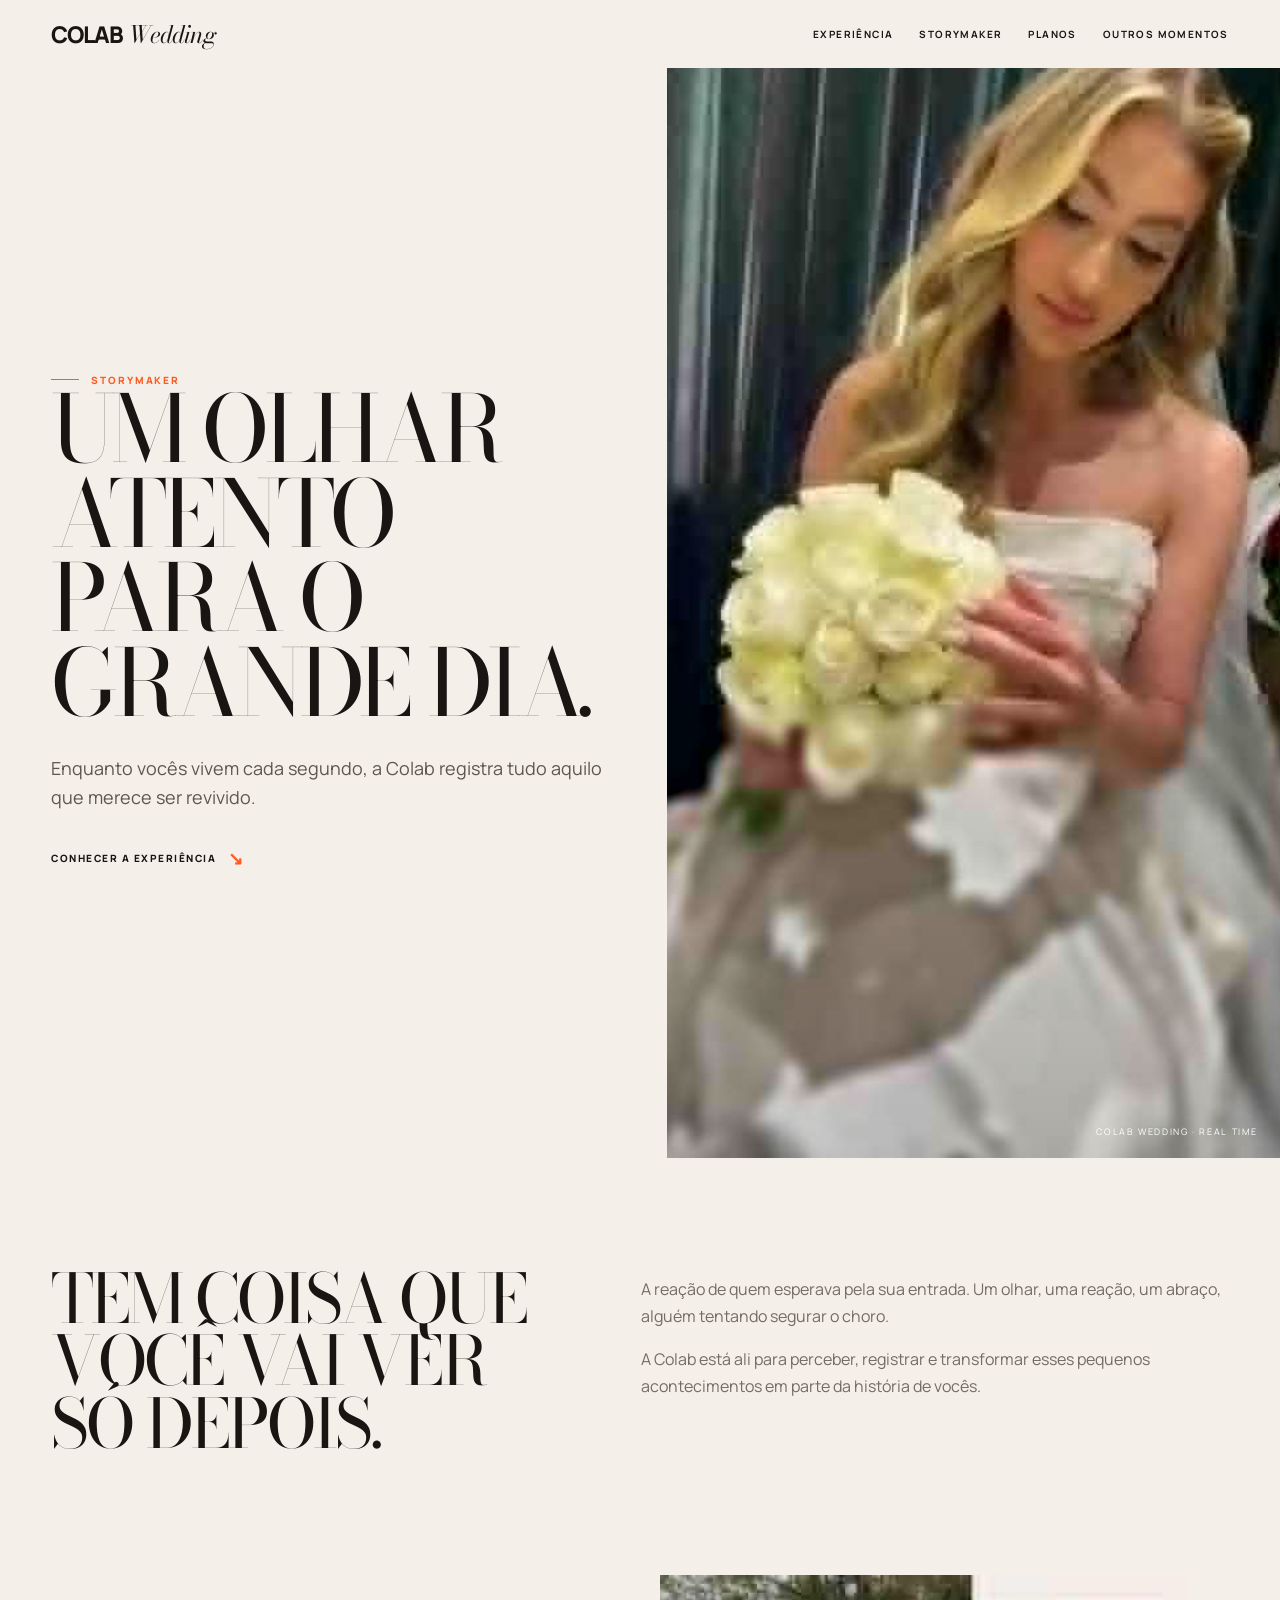
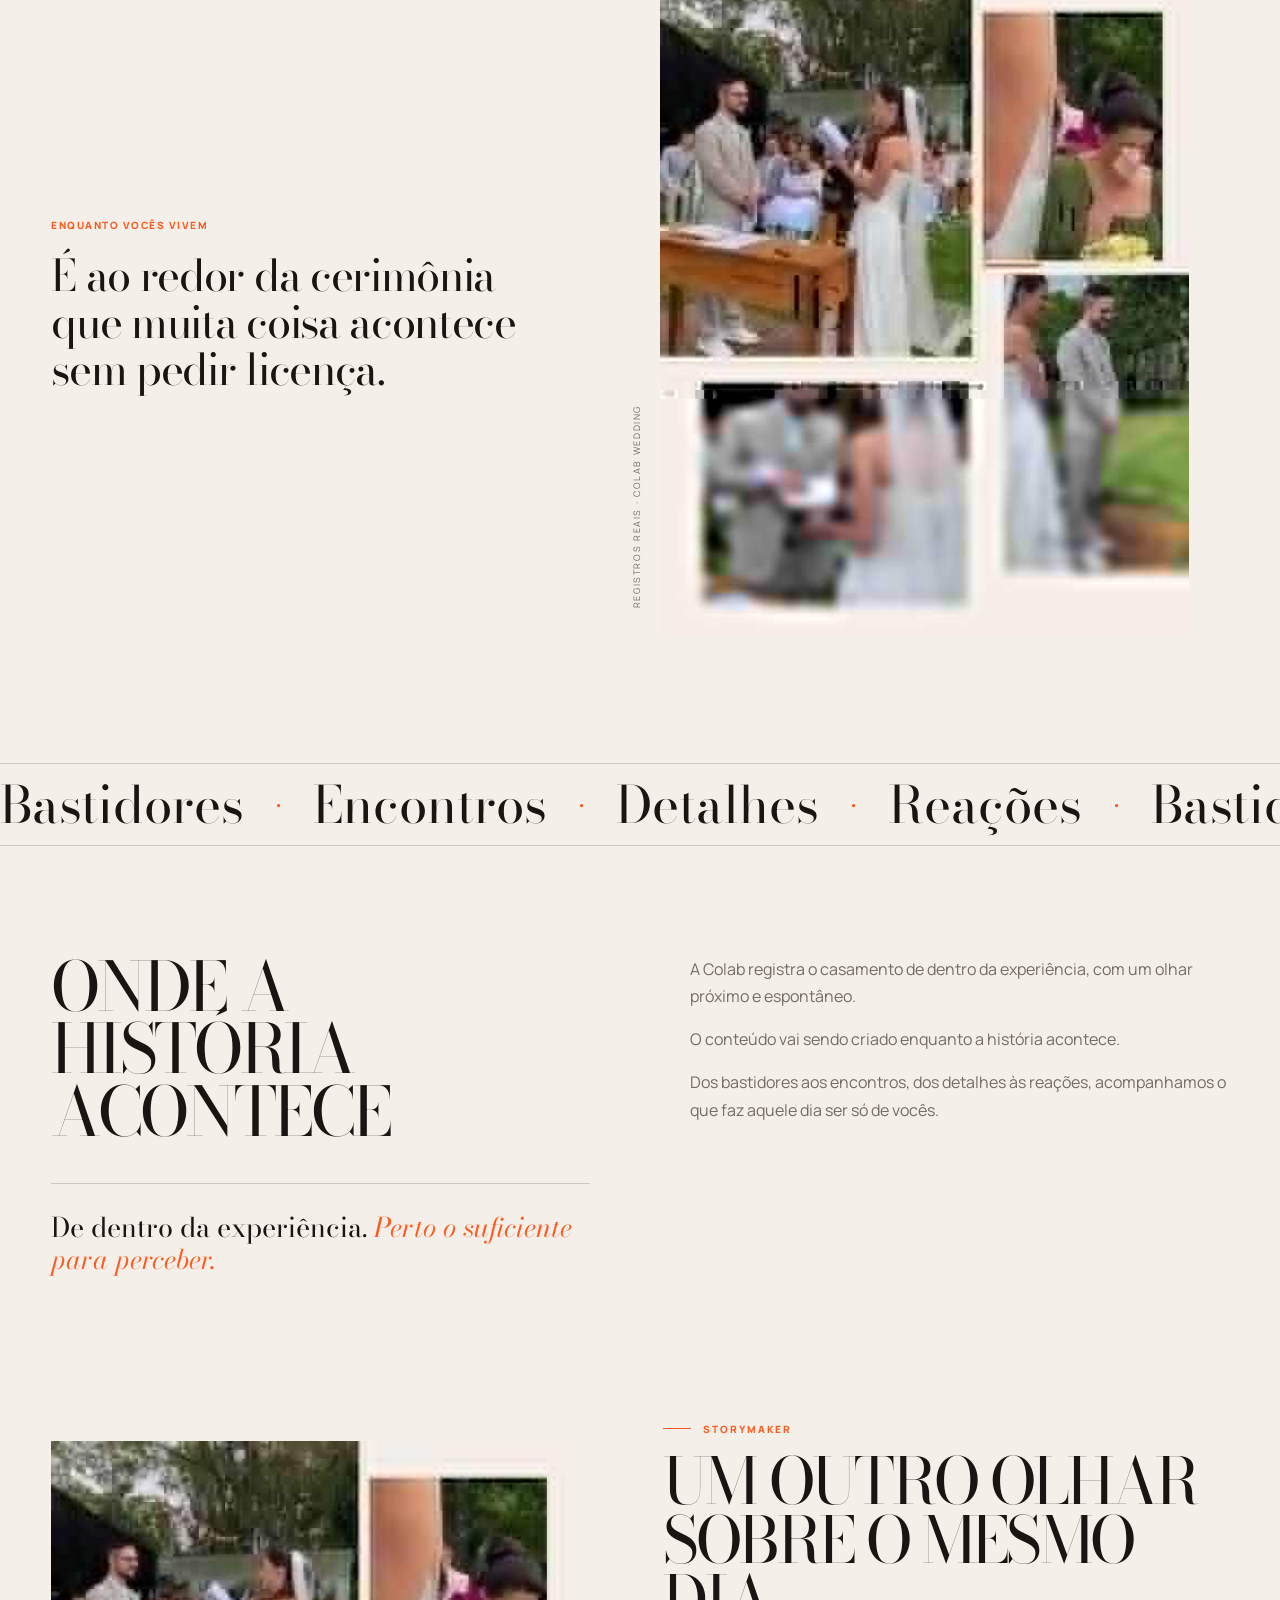
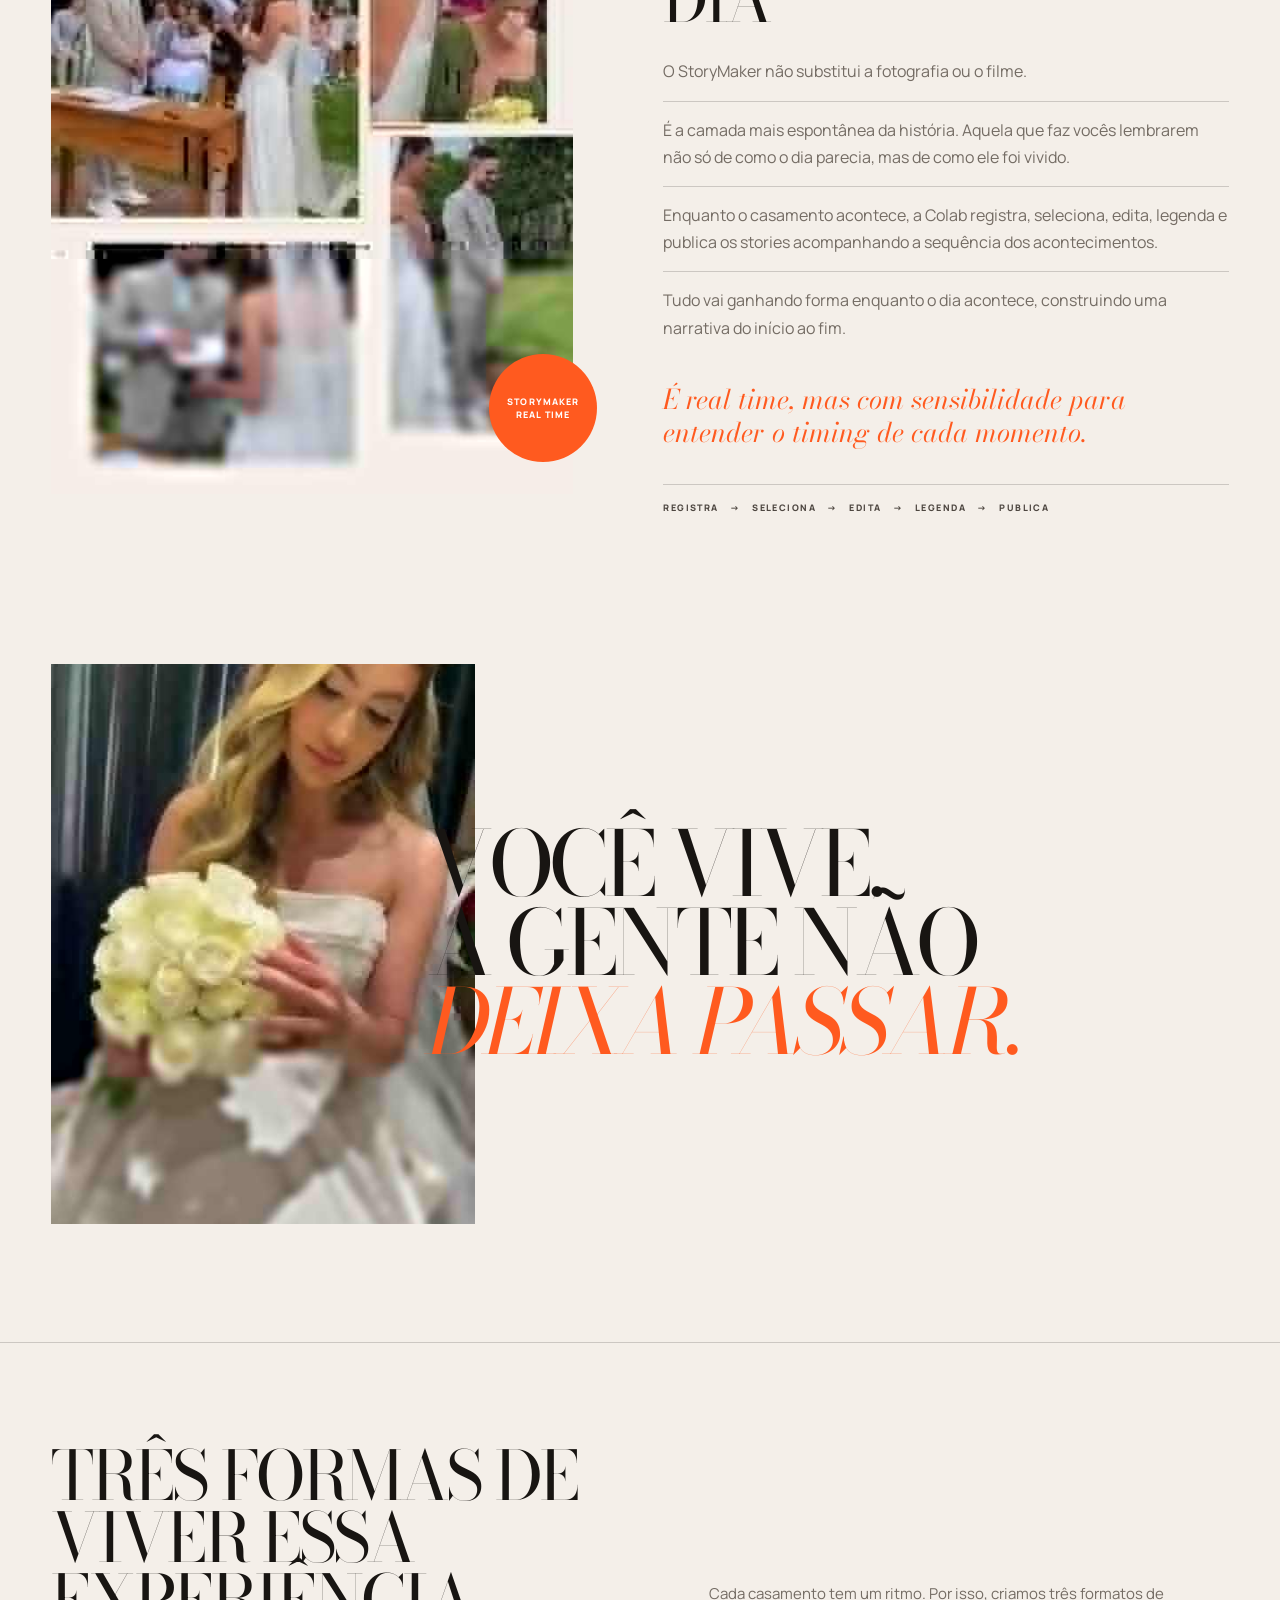
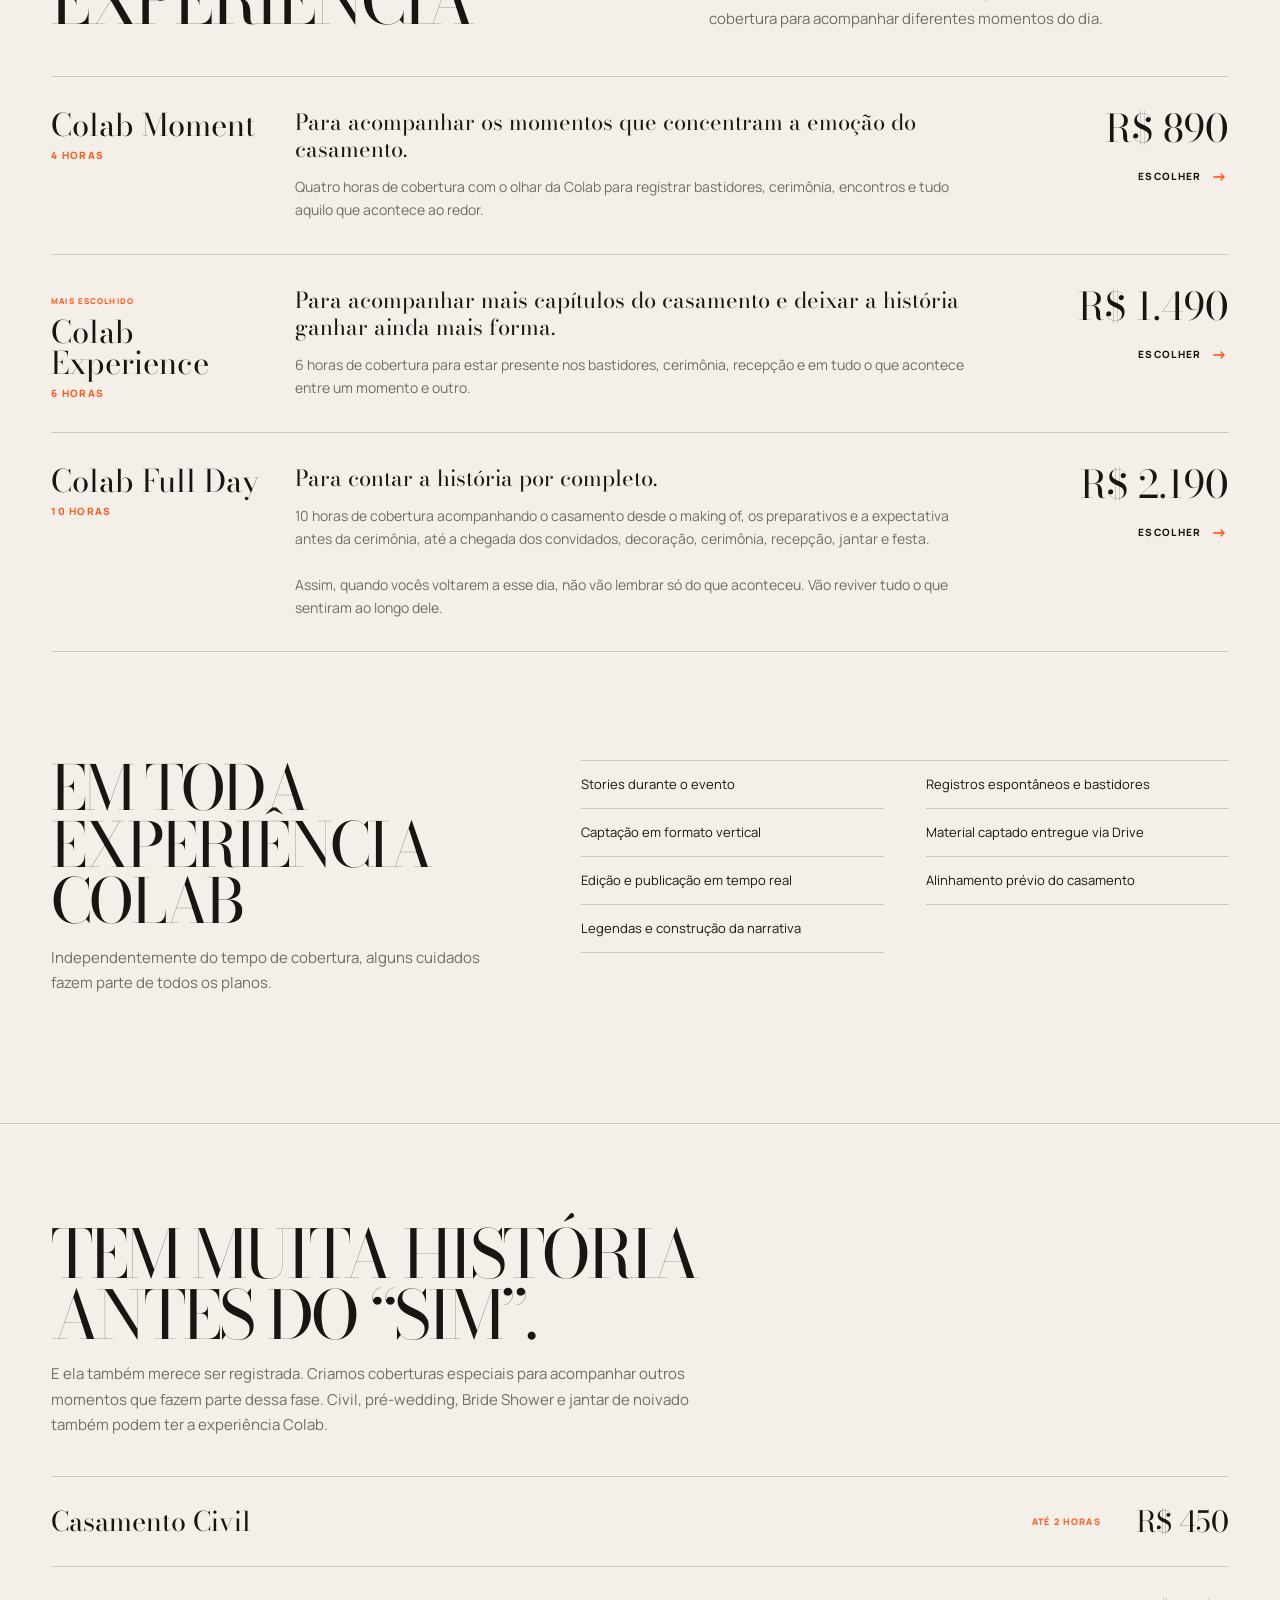
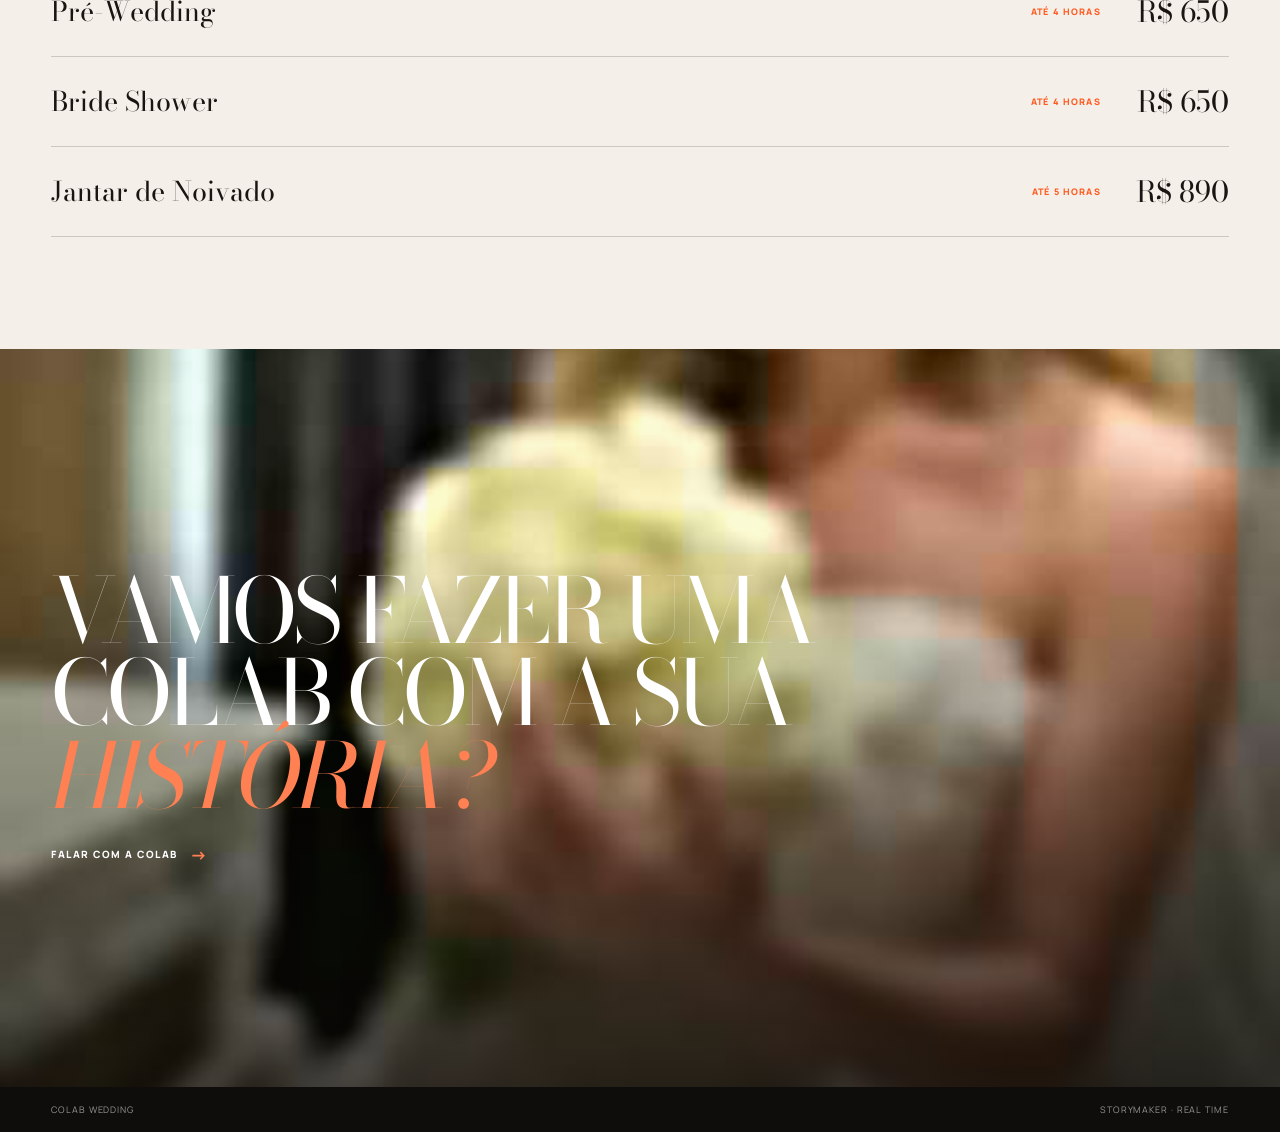
==== wedding/index.html @ 1fa8af71 "Rebuild Colab Wedding around real wedding media" ====
<!doctype html>
<html lang="pt-BR">
<head>
<meta charset="utf-8">
<meta name="viewport" content="width=device-width,initial-scale=1,viewport-fit=cover">
<meta name="theme-color" content="#f4efe9">
<title>Colab Wedding</title>
<meta name="description" content="StoryMaker para casamentos. Um olhar atento para o grande dia.">
<link rel="preconnect" href="https://fonts.googleapis.com">
<link rel="preconnect" href="https://fonts.gstatic.com" crossorigin>
<link href="https://fonts.googleapis.com/css2?family=Bodoni+Moda:opsz,wght@6..96,400;6..96,500&family=Manrope:wght@400;500;600;700;800&display=swap" rel="stylesheet">
<style>
:root{
  --bg:#f4efe9;
  --ink:#181512;
  --muted:#746c64;
  --line:rgba(24,21,18,.18);
  --orange:#ff5a1f;
  --serif:"Bodoni Moda",Didot,"Times New Roman",serif;
  --sans:"Manrope",-apple-system,BlinkMacSystemFont,"Helvetica Neue",Arial,sans-serif;
  --pad:clamp(20px,4vw,64px);
}
*{box-sizing:border-box}
html{scroll-behavior:smooth;background:var(--bg)}
body{margin:0;background:var(--bg);color:var(--ink);font-family:var(--sans);overflow-x:hidden}
a{color:inherit;text-decoration:none}
button{font:inherit}
img{display:block;width:100%}
::selection{background:var(--orange);color:#fff}
.container{width:min(1220px,calc(100% - 2*var(--pad)));margin:auto}
.reveal{opacity:0;transform:translateY(22px);transition:opacity .8s ease,transform .8s cubic-bezier(.2,.7,.2,1)}
.reveal.show{opacity:1;transform:none}

/* HEADER */
header{
  position:fixed;z-index:100;inset:0 0 auto;
  transition:.3s ease;color:var(--ink);
}
header.scrolled{
  background:rgba(244,239,233,.9);
  backdrop-filter:blur(18px);
  border-bottom:1px solid rgba(24,21,18,.08);
}
.nav{height:68px;display:flex;align-items:center;justify-content:space-between;gap:24px}
.brand{font-weight:800;font-size:23px;letter-spacing:-.045em}
.brand em{font-family:var(--serif);font-weight:400;font-size:24px;margin-left:5px}
.links{display:flex;gap:26px;align-items:center}
.links a{font-size:10px;font-weight:700;letter-spacing:.14em;text-transform:uppercase}
.menu{display:none;width:42px;height:42px;border:0;background:transparent;padding:0;color:inherit}
.menu span,.menu:before,.menu:after{content:"";display:block;width:22px;height:1.5px;background:currentColor;margin:5px auto}
.mobile-nav{display:none;position:fixed;z-index:95;inset:0;background:var(--bg);padding:110px var(--pad) 30px}
.mobile-nav.open{display:flex;flex-direction:column}
.mobile-nav a{font-family:var(--serif);font-size:34px;line-height:1.05;padding:16px 0;border-bottom:1px solid var(--line)}

/* TYPE */
.kicker{display:flex;align-items:center;gap:12px;color:var(--orange);font-size:10px;font-weight:800;letter-spacing:.19em;text-transform:uppercase}
.kicker:before{content:"";width:28px;height:1px;background:var(--orange)}
.display{font-family:var(--serif);font-weight:400;letter-spacing:-.045em;line-height:.92;margin:0}
.body{font-size:16px;line-height:1.7;color:var(--muted)}
.body p{margin:0 0 16px}

/* HERO */
.hero{min-height:100svh;display:grid;grid-template-columns:minmax(0,1fr) minmax(420px,.92fr);padding-top:68px}
.hero-copy{
  padding:clamp(70px,9vh,120px) var(--pad) 64px;
  display:flex;flex-direction:column;justify-content:center;
}
.hero h1{font-size:clamp(64px,7.2vw,108px);max-width:820px}
.hero-sub{font-size:18px;line-height:1.62;color:#5e564f;max-width:610px;margin:28px 0 0}
.hero-link{
  display:inline-flex;align-items:center;gap:12px;margin-top:34px;
  width:max-content;font-size:10px;text-transform:uppercase;letter-spacing:.15em;font-weight:800
}
.hero-link:after{content:"↘";font-size:18px;color:var(--orange)}
.hero-media{position:relative;overflow:hidden;min-height:calc(100svh - 68px)}
.hero-media img{height:100%;object-fit:cover;object-position:center 42%;transform:scale(1.03);transition:transform .8s ease}
.hero-media:after{content:"";position:absolute;inset:0;background:linear-gradient(180deg,transparent 65%,rgba(13,10,8,.18))}
.hero-caption{
  position:absolute;z-index:2;right:22px;bottom:20px;color:#fff;
  font-size:9px;text-transform:uppercase;letter-spacing:.18em
}

/* INTRO */
.intro{padding:110px 0 82px}
.intro-grid{display:grid;grid-template-columns:.92fr 1.08fr;gap:90px;align-items:start}
.intro h2{font-size:clamp(48px,5.3vw,76px);max-width:600px}
.intro .body{max-width:680px;padding-top:8px}

/* REAL STORY */
.real-story{padding:22px 0 110px}
.story-layout{display:grid;grid-template-columns:minmax(0,.9fr) minmax(420px,1.1fr);gap:70px;align-items:center}
.story-copy{max-width:490px}
.story-copy .eyebrow{font-size:10px;letter-spacing:.15em;text-transform:uppercase;color:var(--orange);font-weight:800;margin-bottom:20px}
.story-copy p{font-family:var(--serif);font-size:clamp(30px,3.4vw,48px);line-height:1.08;letter-spacing:-.03em;margin:0}
.story-media{position:relative}
.story-media img{aspect-ratio:4/5;object-fit:cover}
.story-index{position:absolute;left:-30px;bottom:28px;writing-mode:vertical-rl;transform:rotate(180deg);font-size:9px;letter-spacing:.18em;text-transform:uppercase;color:var(--muted)}

/* MARQUEE */
.marquee{overflow:hidden;border-top:1px solid var(--line);border-bottom:1px solid var(--line)}
.marquee-track{display:flex;align-items:center;gap:30px;width:max-content;padding:15px 0;animation:marquee 22s linear infinite}
.marquee span{font-family:var(--serif);font-size:clamp(32px,4vw,56px);line-height:1;white-space:nowrap}
.marquee i{font-style:normal;color:var(--orange);font-size:14px}
@keyframes marquee{from{transform:translateX(0)}to{transform:translateX(-50%)}}

/* WHERE */
.where{padding:110px 0}
.where-grid{display:grid;grid-template-columns:1fr 1fr;gap:100px;align-items:start}
.where h2{font-size:clamp(50px,5.3vw,76px);max-width:560px}
.where .body{max-width:620px}
.where-side{padding-top:28px;border-top:1px solid var(--line);margin-top:40px;font-family:var(--serif);font-size:27px;line-height:1.18}
.where-side em{color:var(--orange);font-weight:400}

/* STORYMAKER */
.storymaker{padding:36px 0 120px}
.storymaker-grid{display:grid;grid-template-columns:minmax(420px,.96fr) minmax(0,1.04fr);gap:90px;align-items:center}
.storymaker-media{position:relative}
.storymaker-media img{aspect-ratio:4/5;object-fit:cover}
.storymaker-stamp{
  position:absolute;right:-24px;bottom:32px;background:var(--orange);color:#fff;
  width:108px;height:108px;border-radius:50%;display:grid;place-items:center;text-align:center;
  font-size:9px;font-weight:800;letter-spacing:.12em;text-transform:uppercase;line-height:1.45
}
.storymaker h2{font-size:clamp(48px,5vw,72px);margin:16px 0 30px}
.storymaker .body p{padding-bottom:15px;margin-bottom:15px;border-bottom:1px solid var(--line)}
.storymaker .body p:last-child{border-bottom:0}
.story-quote{font-family:var(--serif);font-style:italic;font-size:27px;line-height:1.24;color:var(--orange);margin-top:26px;max-width:600px}
.process{margin-top:34px;padding-top:16px;border-top:1px solid var(--line);font-size:9px;letter-spacing:.16em;text-transform:uppercase;font-weight:800;word-spacing:8px;color:#4d4640}

/* BRAND PAUSE */
.pause{padding:30px 0 118px}
.pause-inner{position:relative;min-height:560px;display:grid;grid-template-columns:.72fr 1.28fr;align-items:center}
.pause-photo{height:560px;overflow:hidden}
.pause-photo img{height:100%;object-fit:cover;object-position:center 42%}
.pause-phrase{margin-left:-48px;position:relative;z-index:2}
.pause-phrase p{font-family:var(--serif);font-size:clamp(58px,7vw,104px);line-height:.88;letter-spacing:-.05em;margin:0;max-width:790px}
.pause-phrase em{color:var(--orange);font-weight:400}

/* PLANS */
.plans{padding:102px 0 108px;border-top:1px solid var(--line)}
.plans-head{display:grid;grid-template-columns:1fr .9fr;gap:80px;align-items:end;margin-bottom:44px}
.plans h2{font-size:clamp(50px,5.3vw,76px);max-width:650px}
.plans-head p{margin:0;font-size:15px;line-height:1.7;color:var(--muted);max-width:580px}
.plan{
  display:grid;grid-template-columns:210px minmax(0,1fr) 190px;
  gap:34px;padding:32px 0;border-top:1px solid var(--line);align-items:start
}
.plan:last-child{border-bottom:1px solid var(--line)}
.plan-name{font-family:var(--serif);font-size:31px;line-height:1;font-weight:400}
.plan-hours{margin-top:8px;color:var(--orange);font-size:10px;letter-spacing:.13em;text-transform:uppercase;font-weight:800}
.plan-copy{max-width:690px}
.plan-copy strong{display:block;font-family:var(--serif);font-size:22px;line-height:1.24;font-weight:400;margin-bottom:12px}
.plan-copy p{font-size:14px;line-height:1.65;color:var(--muted);margin:0}
.plan-side{text-align:right}
.price{font-family:var(--serif);font-size:38px;line-height:1}
.choose{display:inline-flex;gap:10px;align-items:center;margin-top:18px;font-size:10px;letter-spacing:.13em;text-transform:uppercase;font-weight:800}
.choose:after{content:"→";color:var(--orange);font-size:16px}
.badge{display:inline-block;color:var(--orange);font-size:8px;letter-spacing:.14em;text-transform:uppercase;font-weight:800;margin-bottom:10px}

/* INCLUDED */
.included{padding:0 0 112px}
.included-grid{display:grid;grid-template-columns:.82fr 1.18fr;gap:80px}
.included h2{font-size:clamp(45px,4.8vw,68px)}
.included-copy p{font-size:15px;line-height:1.7;color:var(--muted);max-width:440px}
.included-list{columns:2;column-gap:42px;border-top:1px solid var(--line)}
.included-item{break-inside:avoid;padding:14px 0;border-bottom:1px solid var(--line);font-size:13px;line-height:1.45}

/* EXTRAS */
.extras{padding:100px 0 112px;border-top:1px solid var(--line)}
.extras-head{max-width:800px;margin-bottom:38px}
.extras h2{font-size:clamp(50px,5.2vw,74px)}
.extras-head p{font-size:15px;line-height:1.7;color:var(--muted);max-width:660px}
.extra{border-top:1px solid var(--line)}
.extra:last-child{border-bottom:1px solid var(--line)}
.extra summary{
  list-style:none;cursor:pointer;display:grid;grid-template-columns:1fr auto auto;
  gap:28px;align-items:center;padding:22px 0
}
.extra summary::-webkit-details-marker{display:none}
.extra-title{font-family:var(--serif);font-size:27px}
.extra-hours{font-size:9px;letter-spacing:.13em;text-transform:uppercase;color:var(--orange);font-weight:800}
.extra-price{font-family:var(--serif);font-size:29px;min-width:100px;text-align:right}
.extra-body{max-width:720px;padding:0 0 24px;font-size:14px;line-height:1.65;color:var(--muted)}

/* FINAL */
.final{position:relative;min-height:82svh;display:grid;align-items:end;overflow:hidden}
.final img{position:absolute;inset:0;height:100%;object-fit:cover;object-position:center 45%}
.final:after{content:"";position:absolute;inset:0;background:linear-gradient(180deg,rgba(12,9,7,.02) 25%,rgba(12,9,7,.76) 100%)}
.final-content{position:relative;z-index:2;color:#fff;padding:70px 0}
.final h2{font-size:clamp(56px,7vw,104px);max-width:1000px}
.final h2 em{color:#ff8052;font-weight:400}
.final-cta{display:inline-flex;align-items:center;gap:12px;margin-top:26px;font-size:10px;letter-spacing:.15em;text-transform:uppercase;font-weight:800}
.final-cta:after{content:"→";font-size:17px;color:#ff8052}
footer{padding:16px 0;background:#0f0d0b;color:rgba(255,255,255,.56)}
.footer{display:flex;justify-content:space-between;gap:16px;font-size:9px;letter-spacing:.1em;text-transform:uppercase}

/* MOBILE */
@media(max-width:850px){
  :root{--pad:20px}
  .links{display:none}.menu{display:block}
  .nav{height:58px}
  .brand{font-size:20px}.brand em{font-size:21px}
  header{background:rgba(244,239,233,.93);backdrop-filter:blur(14px)}
  .hero{display:block;padding-top:58px;min-height:auto}
  .hero-media{height:65svh;min-height:0}
  .hero-media img{object-position:center 40%}
  .hero-copy{padding:32px var(--pad) 58px}
  .hero h1{font-size:42px;line-height:.94;max-width:96%}
  .hero-sub{font-size:15.5px;line-height:1.6;margin-top:20px}
  .hero-link{margin-top:24px}
  .hero-caption{right:14px;bottom:14px}

  .intro{padding:68px 0 56px}
  .intro-grid,.story-layout,.where-grid,.storymaker-grid,.plans-head,.included-grid{grid-template-columns:1fr;gap:24px}
  .intro h2,.where h2,.storymaker h2,.plans h2,.extras h2,.included h2{font-size:35px;line-height:.96}
  .intro .body,.where .body,.storymaker .body{font-size:15px;line-height:1.65}

  .real-story{padding:0 0 72px}
  .story-layout{gap:30px}
  .story-copy{max-width:100%}
  .story-copy p{font-size:28px}
  .story-media{width:91%;margin-left:auto}
  .story-index{left:-22px;font-size:8px}

  .marquee-track{gap:20px;padding:12px 0;animation-duration:18s}
  .marquee span{font-size:30px}

  .where{padding:72px 0 66px}
  .where-side{font-size:22px;margin-top:28px;padding-top:20px}

  .storymaker{padding:0 0 78px}
  .storymaker-grid{gap:32px}
  .storymaker-media{width:90%}
  .storymaker-stamp{width:82px;height:82px;right:-18px;bottom:20px;font-size:7px}
  .storymaker h2{margin:12px 0 23px}
  .storymaker .body p{font-size:14.5px}
  .story-quote{font-size:21px}
  .process{font-size:8px;word-spacing:3px;line-height:1.8}

  .pause{padding:0 0 80px}
  .pause-inner{display:block;min-height:0}
  .pause-photo{height:58svh;width:82%}
  .pause-phrase{margin:-72px 0 0 12%}
  .pause-phrase p{font-size:48px;line-height:.91}

  .plans{padding:72px 0 78px}
  .plans-head{margin-bottom:28px}
  .plans-head p{font-size:14.5px}
  .plan{grid-template-columns:1fr auto;gap:16px 20px;padding:25px 0}
  .plan>div:first-child{grid-column:1}
  .plan-copy{grid-column:1/-1;grid-row:2}
  .plan-side{grid-column:2;grid-row:1;text-align:right}
  .plan-name{font-size:27px}
  .plan-copy strong{font-size:19px}
  .plan-copy p{font-size:13.5px}
  .price{font-size:31px}
  .choose{margin-top:12px;font-size:9px}
  .badge{font-size:7px}

  .included{padding-bottom:78px}
  .included-copy p{font-size:14px}
  .included-list{columns:1}

  .extras{padding:72px 0 80px}
  .extras-head{margin-bottom:26px}
  .extras-head p{font-size:14px}
  .extra summary{grid-template-columns:1fr auto;gap:8px 16px;padding:18px 0}
  .extra-title{font-size:24px}
  .extra-hours{grid-column:1;grid-row:2}
  .extra-price{grid-column:2;grid-row:1/3;align-self:center;font-size:27px}
  .extra-body{font-size:13.5px;padding-bottom:20px}

  .final{min-height:76svh}
  .final h2{font-size:42px;line-height:.92}
  .final-content{padding:48px 0}
  .footer{font-size:8px}
}
@media(max-width:390px){
  .hero h1{font-size:38px}
  .intro h2,.where h2,.storymaker h2,.plans h2,.extras h2,.included h2{font-size:32px}
  .pause-phrase p{font-size:43px}
  .final h2{font-size:38px}
}
@media(prefers-reduced-motion:reduce){
  *{scroll-behavior:auto!important;animation:none!important;transition:none!important}
  .reveal{opacity:1!important;transform:none!important}
}
</style>
</head>
<body>
<header>
  <div class="container nav">
    <a class="brand" href="#top">COLAB<em>Wedding</em></a>
    <nav class="links">
      <a href="#experiencia">Experiência</a>
      <a href="#storymaker">StoryMaker</a>
      <a href="#planos">Planos</a>
      <a href="#outros">Outros momentos</a>
    </nav>
    <button class="menu" aria-label="Abrir menu"><span></span></button>
  </div>
</header>

<div class="mobile-nav">
  <a href="#experiencia">Experiência</a>
  <a href="#storymaker">StoryMaker</a>
  <a href="#planos">Planos</a>
  <a href="#outros">Outros momentos</a>
</div>

<main id="top">
<section class="hero">
  <div class="hero-copy reveal">
    <div class="kicker">StoryMaker</div>
    <h1 class="display">UM OLHAR ATENTO PARA O GRANDE DIA.</h1>
    <p class="hero-sub">Enquanto vocês vivem cada segundo, a Colab registra tudo aquilo que merece ser revivido.</p>
    <a class="hero-link" href="#experiencia">Conhecer a experiência</a>
  </div>
  <div class="hero-media">
    <img src="assets/hero-real.jpg" alt="Noiva com buquê branco antes da cerimônia">
    <div class="hero-caption">Colab Wedding · real time</div>
  </div>
</section>

<section class="intro" id="experiencia">
  <div class="container intro-grid">
    <h2 class="display reveal">TEM COISA QUE VOCÊ VAI VER SÓ DEPOIS.</h2>
    <div class="body reveal">
      <p>A reação de quem esperava pela sua entrada. Um olhar, uma reação, um abraço, alguém tentando segurar o choro.</p>
      <p>A Colab está ali para perceber, registrar e transformar esses pequenos acontecimentos em parte da história de vocês.</p>
    </div>
  </div>
</section>

<section class="real-story">
  <div class="container story-layout">
    <div class="story-copy reveal">
      <div class="eyebrow">Enquanto vocês vivem</div>
      <p>É ao redor da cerimônia que muita coisa acontece sem pedir licença.</p>
    </div>
    <figure class="story-media reveal">
      <img src="assets/ceremony-real.jpg" alt="Sequência real de momentos de uma cerimônia de casamento">
      <figcaption class="story-index">Registros reais · Colab Wedding</figcaption>
    </figure>
  </div>
</section>

<div class="marquee" aria-hidden="true">
  <div class="marquee-track">
    <span>Bastidores</span><i>•</i><span>Encontros</span><i>•</i><span>Detalhes</span><i>•</i><span>Reações</span><i>•</i>
    <span>Bastidores</span><i>•</i><span>Encontros</span><i>•</i><span>Detalhes</span><i>•</i><span>Reações</span><i>•</i>
  </div>
</div>

<section class="where">
  <div class="container where-grid">
    <div class="reveal">
      <h2 class="display">ONDE A HISTÓRIA ACONTECE</h2>
      <div class="where-side">De dentro da experiência. <em>Perto o suficiente para perceber.</em></div>
    </div>
    <div class="body reveal">
      <p>A Colab registra o casamento de dentro da experiência, com um olhar próximo e espontâneo.</p>
      <p>O conteúdo vai sendo criado enquanto a história acontece.</p>
      <p>Dos bastidores aos encontros, dos detalhes às reações, acompanhamos o que faz aquele dia ser só de vocês.</p>
    </div>
  </div>
</section>

<section class="storymaker" id="storymaker">
  <div class="container storymaker-grid">
    <div class="storymaker-media reveal">
      <img src="assets/ceremony-real.jpg" alt="Momentos espontâneos registrados durante uma cerimônia">
      <div class="storymaker-stamp">StoryMaker<br>real time</div>
    </div>
    <div class="reveal">
      <div class="kicker">StoryMaker</div>
      <h2 class="display">UM OUTRO OLHAR SOBRE O MESMO DIA</h2>
      <div class="body">
        <p>O StoryMaker não substitui a fotografia ou o filme.</p>
        <p>É a camada mais espontânea da história. Aquela que faz vocês lembrarem não só de como o dia parecia, mas de como ele foi vivido.</p>
        <p>Enquanto o casamento acontece, a Colab registra, seleciona, edita, legenda e publica os stories acompanhando a sequência dos acontecimentos.</p>
        <p>Tudo vai ganhando forma enquanto o dia acontece, construindo uma narrativa do início ao fim.</p>
      </div>
      <div class="story-quote">É real time, mas com sensibilidade para entender o timing de cada momento.</div>
      <div class="process">REGISTRA → SELECIONA → EDITA → LEGENDA → PUBLICA</div>
    </div>
  </div>
</section>

<section class="pause">
  <div class="container pause-inner">
    <div class="pause-photo reveal"><img src="assets/hero-real.jpg" alt="Noiva segurando o buquê"></div>
    <div class="pause-phrase reveal"><p>VOCÊ VIVE.<br>A GENTE NÃO <em>DEIXA PASSAR.</em></p></div>
  </div>
</section>

<section class="plans" id="planos">
  <div class="container">
    <div class="plans-head">
      <h2 class="display reveal">TRÊS FORMAS DE VIVER ESSA EXPERIÊNCIA</h2>
      <p class="reveal">Cada casamento tem um ritmo. Por isso, criamos três formatos de cobertura para acompanhar diferentes momentos do dia.</p>
    </div>

    <article class="plan reveal">
      <div>
        <div class="plan-name">Colab Moment</div>
        <div class="plan-hours">4 horas</div>
      </div>
      <div class="plan-copy">
        <strong>Para acompanhar os momentos que concentram a emoção do casamento.</strong>
        <p>Quatro horas de cobertura com o olhar da Colab para registrar bastidores, cerimônia, encontros e tudo aquilo que acontece ao redor.</p>
      </div>
      <div class="plan-side">
        <div class="price">R$ 890</div>
        <a class="choose" href="https://wa.me/5549991070654?text=Oi%21%20Quero%20escolher%20o%20Colab%20Moment." target="_blank" rel="noopener">Escolher</a>
      </div>
    </article>

    <article class="plan reveal">
      <div>
        <div class="badge">Mais escolhido</div>
        <div class="plan-name">Colab Experience</div>
        <div class="plan-hours">6 horas</div>
      </div>
      <div class="plan-copy">
        <strong>Para acompanhar mais capítulos do casamento e deixar a história ganhar ainda mais forma.</strong>
        <p>6 horas de cobertura para estar presente nos bastidores, cerimônia, recepção e em tudo o que acontece entre um momento e outro.</p>
      </div>
      <div class="plan-side">
        <div class="price">R$ 1.490</div>
        <a class="choose" href="https://wa.me/5549991070654?text=Oi%21%20Quero%20escolher%20o%20Colab%20Experience." target="_blank" rel="noopener">Escolher</a>
      </div>
    </article>

    <article class="plan reveal">
      <div>
        <div class="plan-name">Colab Full Day</div>
        <div class="plan-hours">10 horas</div>
      </div>
      <div class="plan-copy">
        <strong>Para contar a história por completo.</strong>
        <p>10 horas de cobertura acompanhando o casamento desde o making of, os preparativos e a expectativa antes da cerimônia, até a chegada dos convidados, decoração, cerimônia, recepção, jantar e festa.<br><br>Assim, quando vocês voltarem a esse dia, não vão lembrar só do que aconteceu. Vão reviver tudo o que sentiram ao longo dele.</p>
      </div>
      <div class="plan-side">
        <div class="price">R$ 2.190</div>
        <a class="choose" href="https://wa.me/5549991070654?text=Oi%21%20Quero%20escolher%20o%20Colab%20Full%20Day." target="_blank" rel="noopener">Escolher</a>
      </div>
    </article>
  </div>
</section>

<section class="included">
  <div class="container included-grid">
    <div class="included-copy reveal">
      <h2 class="display">EM TODA EXPERIÊNCIA COLAB</h2>
      <p>Independentemente do tempo de cobertura, alguns cuidados fazem parte de todos os planos.</p>
    </div>
    <div class="included-list reveal">
      <div class="included-item">Stories durante o evento</div>
      <div class="included-item">Captação em formato vertical</div>
      <div class="included-item">Edição e publicação em tempo real</div>
      <div class="included-item">Legendas e construção da narrativa</div>
      <div class="included-item">Registros espontâneos e bastidores</div>
      <div class="included-item">Material captado entregue via Drive</div>
      <div class="included-item">Alinhamento prévio do casamento</div>
    </div>
  </div>
</section>

<section class="extras" id="outros">
  <div class="container">
    <div class="extras-head reveal">
      <h2 class="display">TEM MUITA HISTÓRIA ANTES DO “SIM”.</h2>
      <p>E ela também merece ser registrada. Criamos coberturas especiais para acompanhar outros momentos que fazem parte dessa fase. Civil, pré-wedding, Bride Shower e jantar de noivado também podem ter a experiência Colab.</p>
    </div>

    <details class="extra reveal">
      <summary><span class="extra-title">Casamento Civil</span><span class="extra-hours">Até 2 horas</span><span class="extra-price">R$ 450</span></summary>
      <div class="extra-body">Para registrar a cerimônia civil e os momentos que acontecem ao redor dela. Stories durante o evento · 1 Reel editado · Material captado via Drive.</div>
    </details>
    <details class="extra reveal">
      <summary><span class="extra-title">Pré-Wedding</span><span class="extra-hours">Até 4 horas</span><span class="extra-price">R$ 650</span></summary>
      <div class="extra-body">Bastidores, preparação e tudo o que acontece durante essa experiência antes do casamento. Stories e conteúdo vertical · 1 Reel editado · Registros espontâneos · Material captado via Drive.</div>
    </details>
    <details class="extra reveal">
      <summary><span class="extra-title">Bride Shower</span><span class="extra-hours">Até 4 horas</span><span class="extra-price">R$ 650</span></summary>
      <div class="extra-body">Para acompanhar encontros como chá de panela, lingerie, despedida ou aquele momento especial com as pessoas que fazem parte dessa fase. Stories durante o evento · 2 Reels editados · Registros espontâneos e trends · Material captado via Drive.</div>
    </details>
    <details class="extra reveal">
      <summary><span class="extra-title">Jantar de Noivado</span><span class="extra-hours">Até 5 horas</span><span class="extra-price">R$ 890</span></summary>
      <div class="extra-body">Dos preparativos aos brindes, discursos e encontros que marcam o início dessa história. Stories durante o evento · 2 Reels editados · Registros espontâneos · Material captado via Drive.</div>
    </details>
  </div>
</section>

<section class="final">
  <img src="assets/closing-real.jpg" alt="Noiva com buquê branco">
  <div class="container final-content">
    <h2 class="display reveal">VAMOS FAZER UMA COLAB COM A SUA <em>HISTÓRIA?</em></h2>
    <a class="final-cta reveal" href="https://wa.me/5549991070654?text=Oi%21%20Quero%20conversar%20sobre%20a%20Colab%20Wedding." target="_blank" rel="noopener">Falar com a Colab</a>
  </div>
</section>
</main>

<footer>
  <div class="container footer">
    <span>Colab Wedding</span>
    <span>StoryMaker · Real Time</span>
  </div>
</footer>

<script>
const header=document.querySelector('header');
const menu=document.querySelector('.menu');
const mobile=document.querySelector('.mobile-nav');

addEventListener('scroll',()=>header.classList.toggle('scrolled',scrollY>24),{passive:true});

menu?.addEventListener('click',()=>{
  mobile.classList.toggle('open');
  document.body.style.overflow=mobile.classList.contains('open')?'hidden':'';
});
mobile?.querySelectorAll('a').forEach(a=>a.addEventListener('click',()=>{
  mobile.classList.remove('open');
  document.body.style.overflow='';
}));

const io=new IntersectionObserver(entries=>{
  entries.forEach(e=>{
    if(e.isIntersecting){
      e.target.classList.add('show');
      io.unobserve(e.target);
    }
  })
},{threshold:.08,rootMargin:'0px 0px -30px 0px'});
document.querySelectorAll('.reveal').forEach(el=>io.observe(el));

const heroImg=document.querySelector('.hero-media img');
addEventListener('scroll',()=>{
  if(heroImg && innerWidth>850){
    const p=Math.min(1,scrollY/innerHeight);
    heroImg.style.transform='scale('+(1.03+p*.045)+') translateY('+(p*10)+'px)';
  }
},{passive:true});
</script>
</body>
</html>
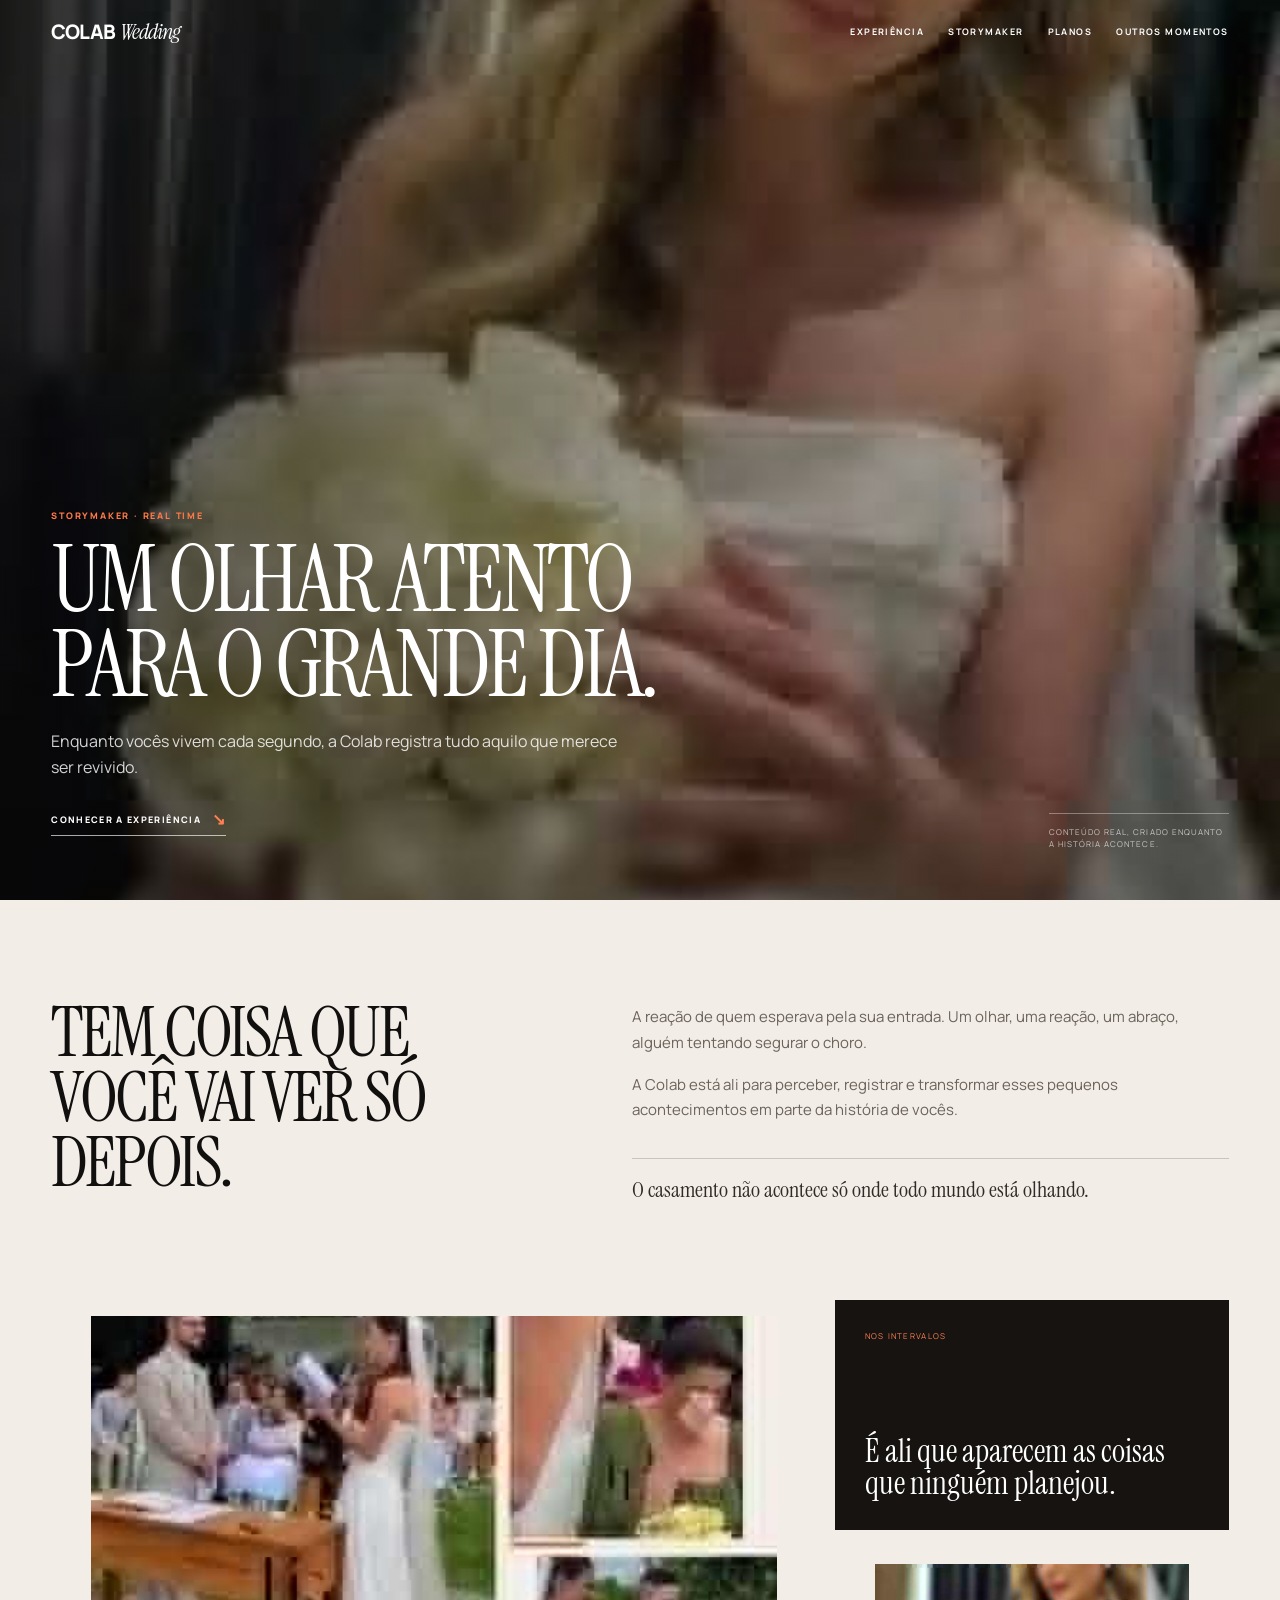
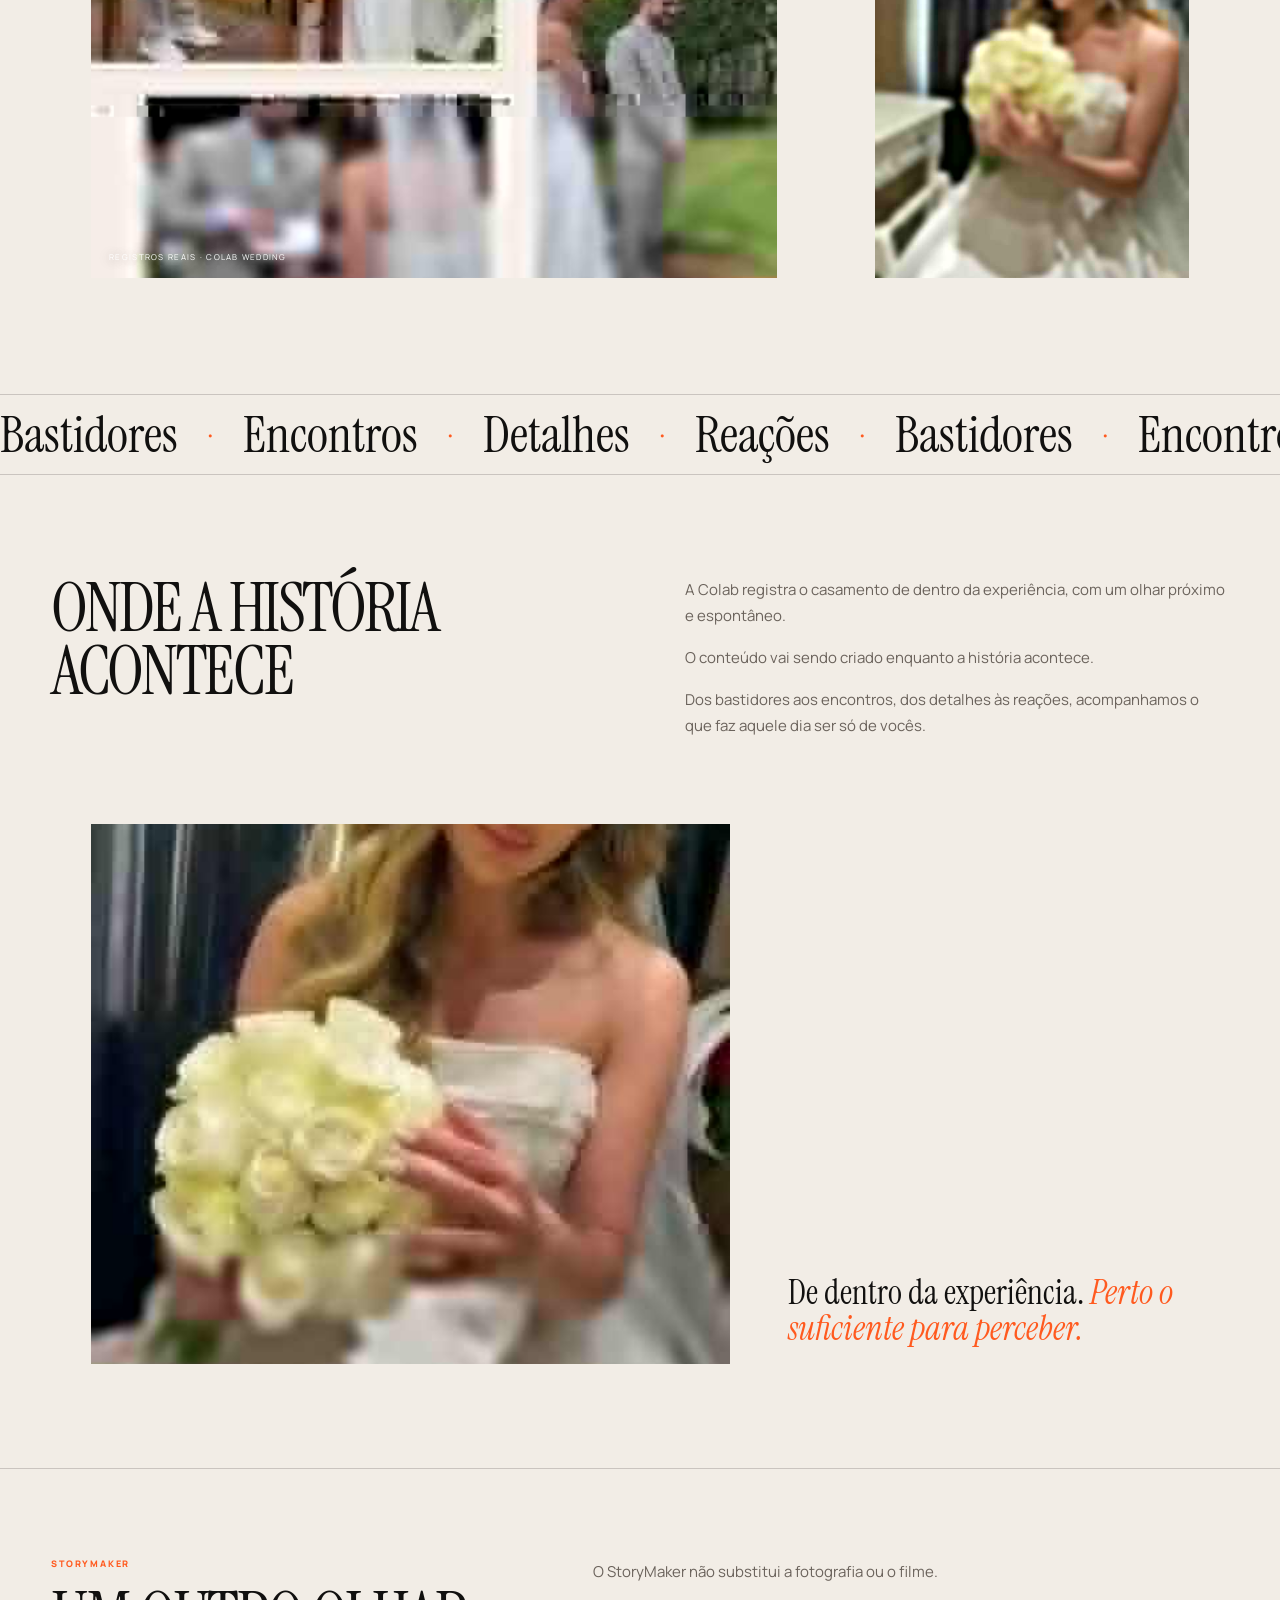
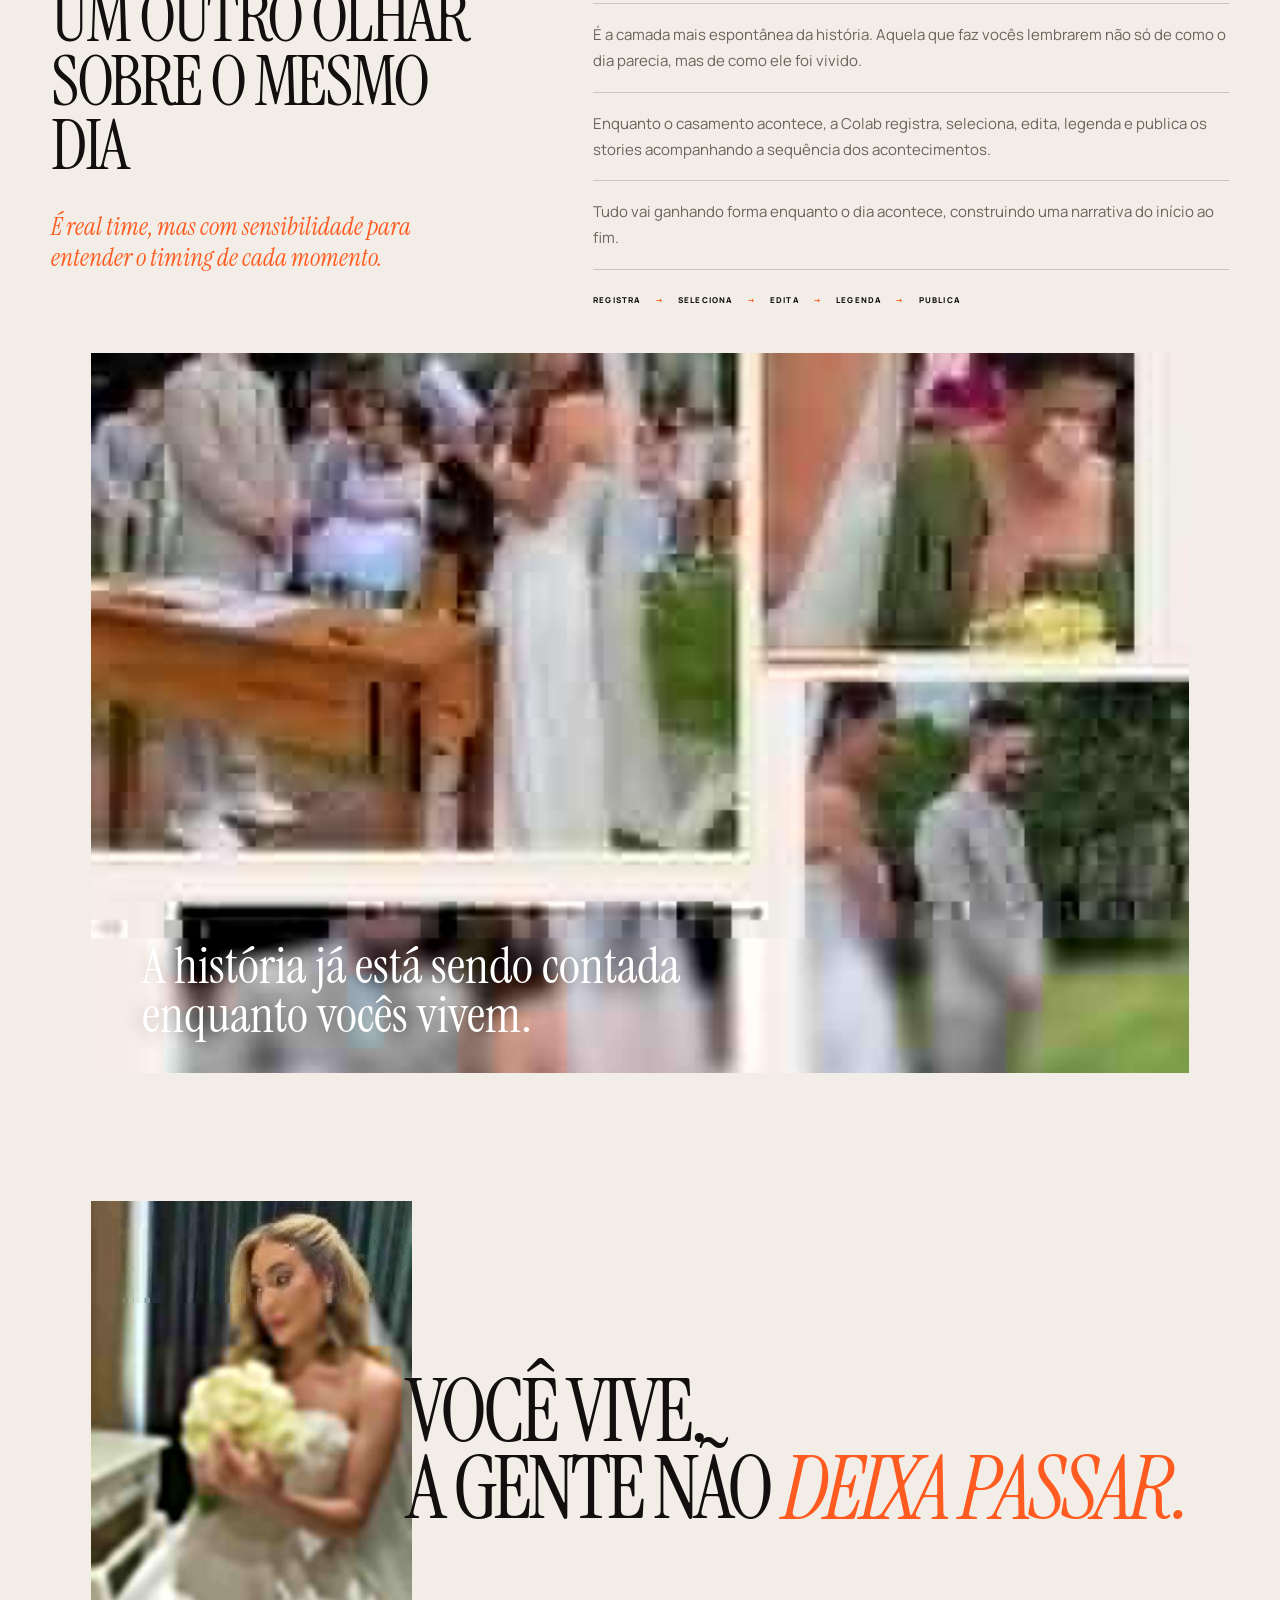
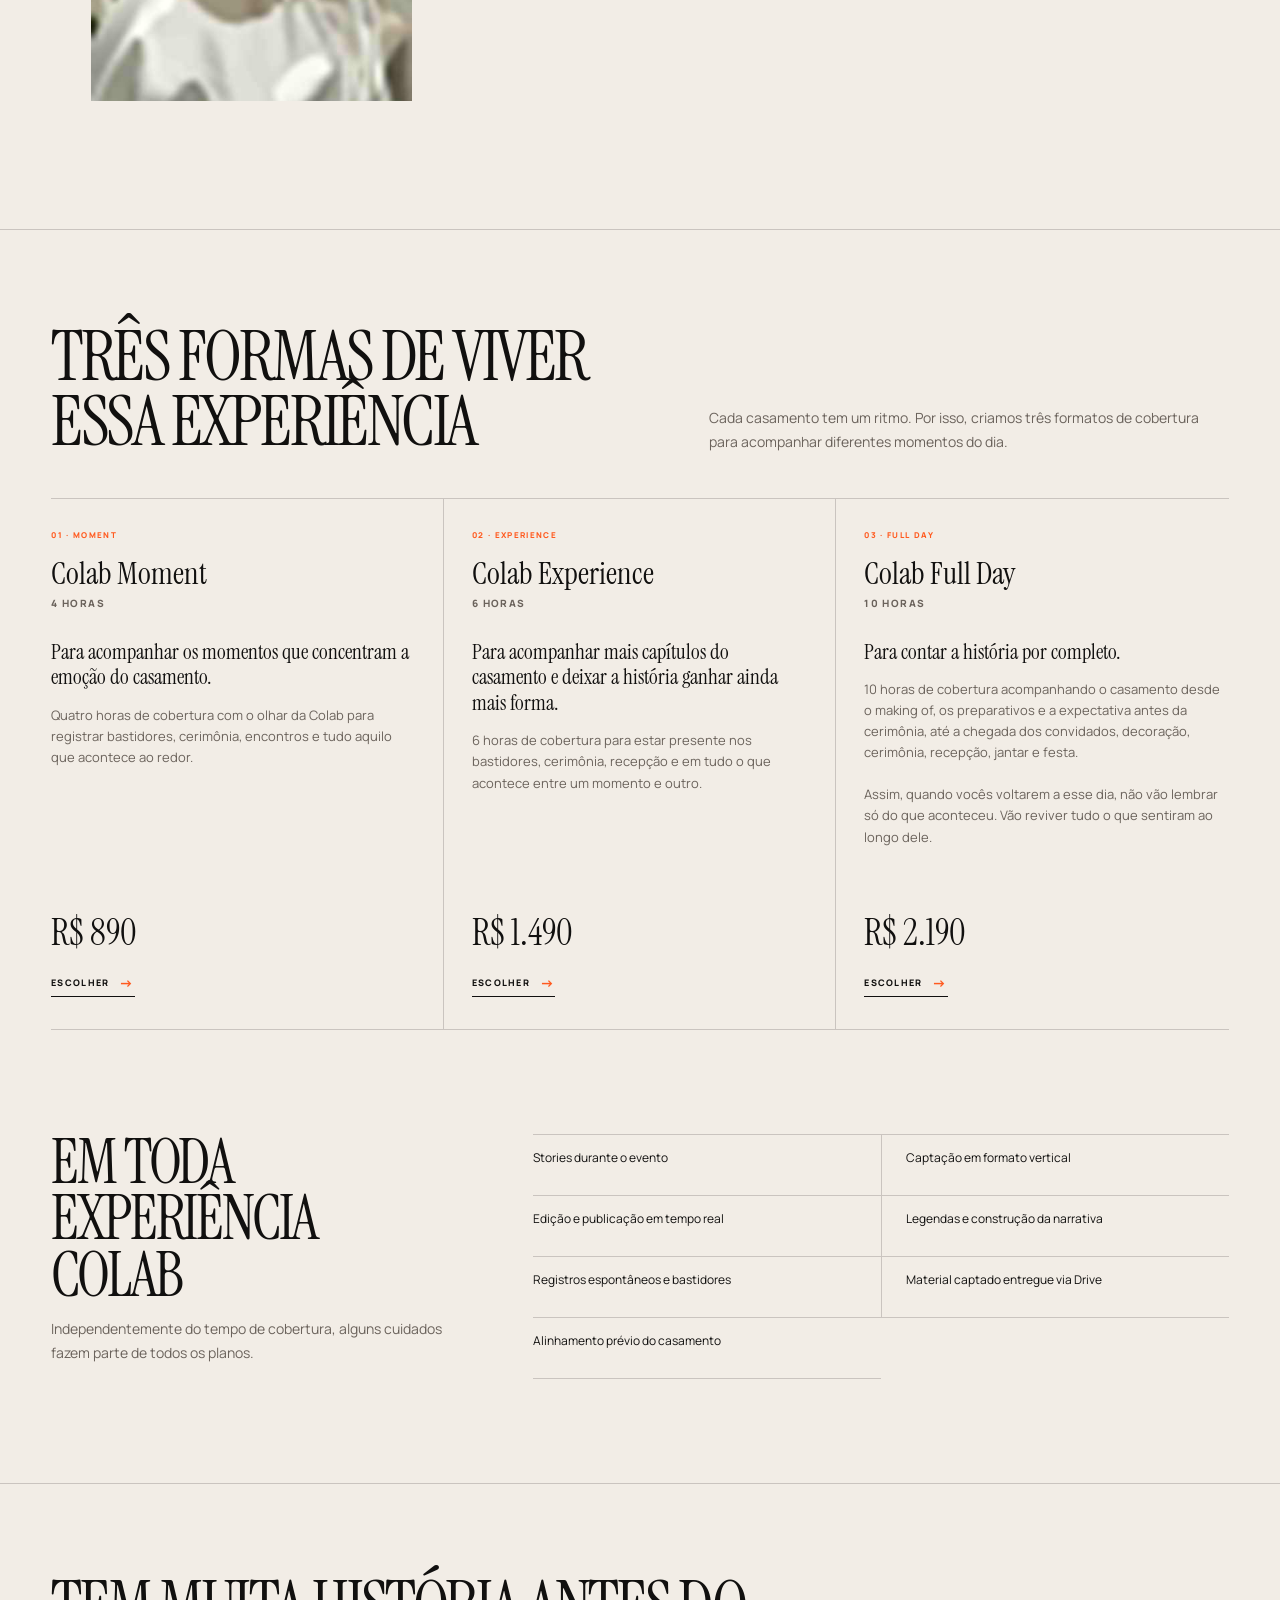
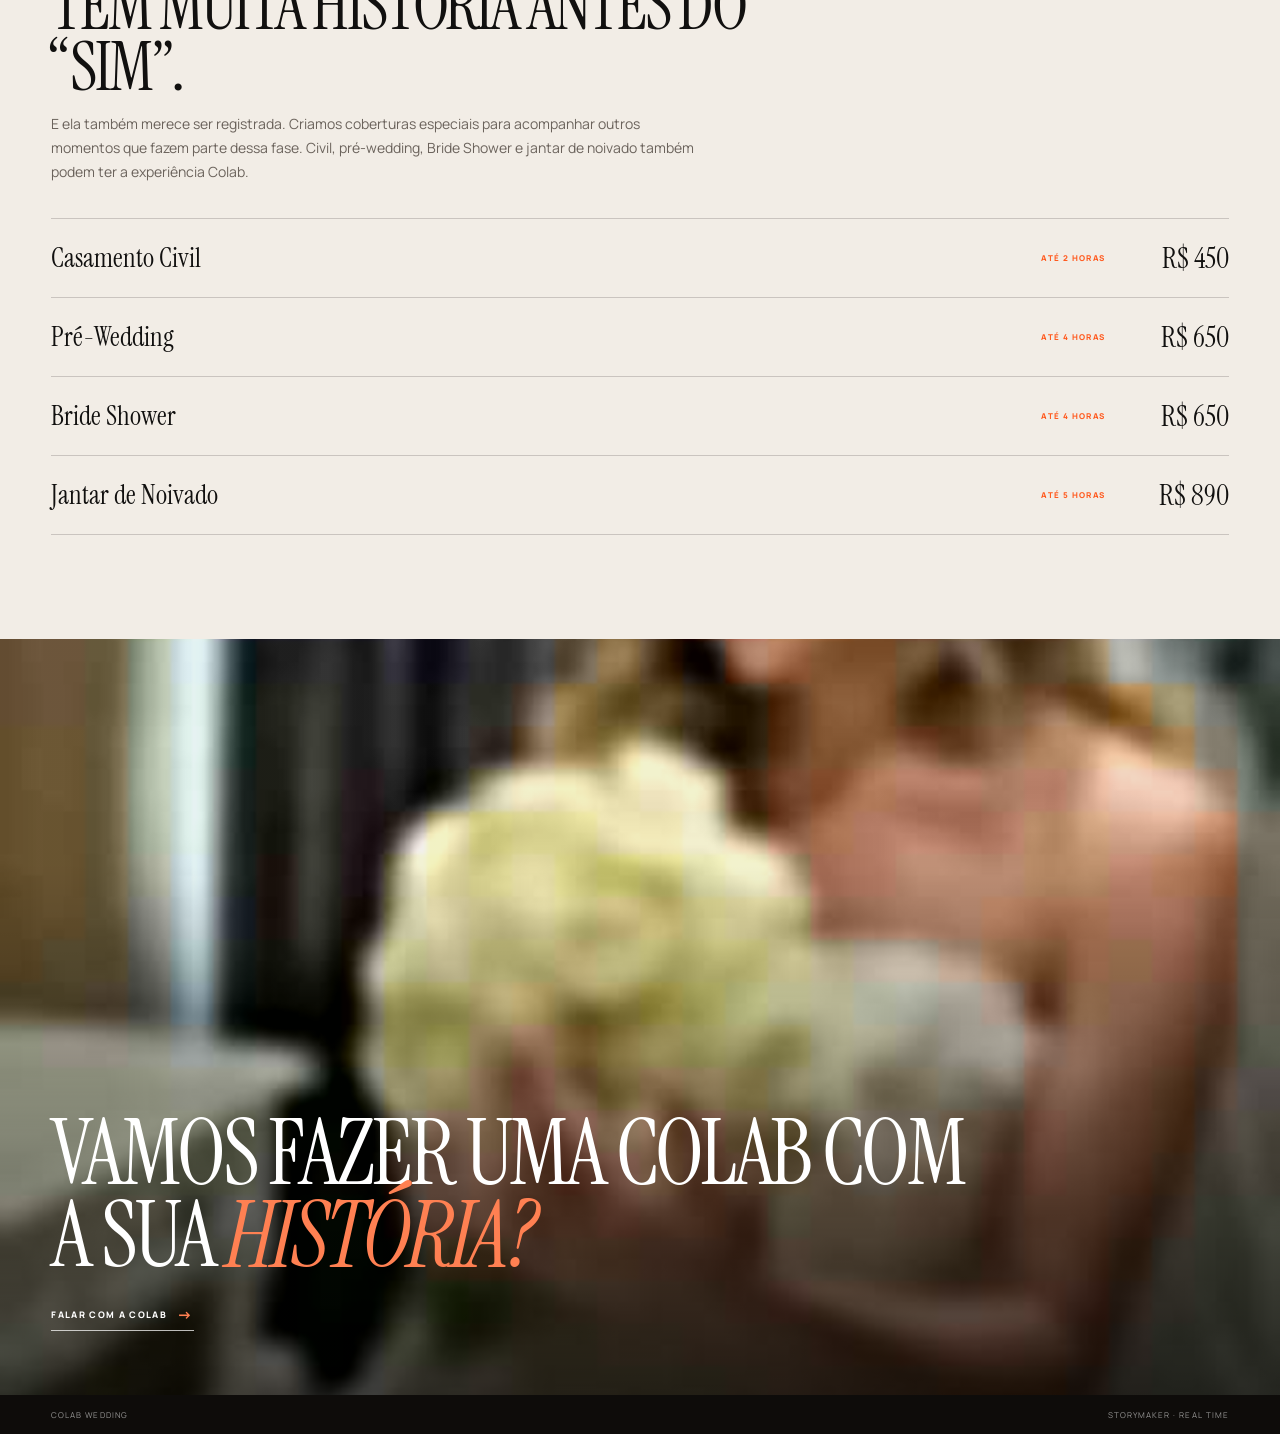
==== commit 470ad08a: "Rebuild Colab Wedding from zero around editorial campaign layout" ====
--- a/wedding/index.html
+++ b/wedding/index.html
@@ -3,283 +3,271 @@
 <head>
 <meta charset="utf-8">
 <meta name="viewport" content="width=device-width,initial-scale=1,viewport-fit=cover">
-<meta name="theme-color" content="#f4efe9">
+<meta name="theme-color" content="#f2ede6">
 <title>Colab Wedding</title>
 <meta name="description" content="StoryMaker para casamentos. Um olhar atento para o grande dia.">
 <link rel="preconnect" href="https://fonts.googleapis.com">
 <link rel="preconnect" href="https://fonts.gstatic.com" crossorigin>
-<link href="https://fonts.googleapis.com/css2?family=Bodoni+Moda:opsz,wght@6..96,400;6..96,500&family=Manrope:wght@400;500;600;700;800&display=swap" rel="stylesheet">
+<link href="https://fonts.googleapis.com/css2?family=Instrument+Serif:ital@0;1&family=Manrope:wght@400;500;600;700;800&display=swap" rel="stylesheet">
 <style>
 :root{
-  --bg:#f4efe9;
-  --ink:#181512;
-  --muted:#746c64;
-  --line:rgba(24,21,18,.18);
+  --paper:#f2ede6;
+  --paper2:#ebe3da;
+  --ink:#11100f;
+  --muted:#6b635c;
+  --line:rgba(17,16,15,.18);
   --orange:#ff5a1f;
-  --serif:"Bodoni Moda",Didot,"Times New Roman",serif;
+  --serif:"Instrument Serif",Georgia,serif;
   --sans:"Manrope",-apple-system,BlinkMacSystemFont,"Helvetica Neue",Arial,sans-serif;
-  --pad:clamp(20px,4vw,64px);
+  --gutter:clamp(20px,4vw,58px);
 }
 *{box-sizing:border-box}
-html{scroll-behavior:smooth;background:var(--bg)}
-body{margin:0;background:var(--bg);color:var(--ink);font-family:var(--sans);overflow-x:hidden}
+html{scroll-behavior:smooth;background:var(--paper)}
+body{margin:0;background:var(--paper);color:var(--ink);font-family:var(--sans);overflow-x:hidden}
+img{display:block;width:100%;height:auto}
 a{color:inherit;text-decoration:none}
 button{font:inherit}
-img{display:block;width:100%}
 ::selection{background:var(--orange);color:#fff}
-.container{width:min(1220px,calc(100% - 2*var(--pad)));margin:auto}
-.reveal{opacity:0;transform:translateY(22px);transition:opacity .8s ease,transform .8s cubic-bezier(.2,.7,.2,1)}
+.container{width:min(1220px,calc(100% - 2*var(--gutter)));margin-inline:auto}
+.reveal{opacity:0;transform:translateY(18px);transition:opacity .75s ease,transform .75s cubic-bezier(.2,.7,.2,1)}
 .reveal.show{opacity:1;transform:none}
-
-/* HEADER */
-header{
-  position:fixed;z-index:100;inset:0 0 auto;
-  transition:.3s ease;color:var(--ink);
-}
-header.scrolled{
-  background:rgba(244,239,233,.9);
-  backdrop-filter:blur(18px);
-  border-bottom:1px solid rgba(24,21,18,.08);
-}
-.nav{height:68px;display:flex;align-items:center;justify-content:space-between;gap:24px}
-.brand{font-weight:800;font-size:23px;letter-spacing:-.045em}
-.brand em{font-family:var(--serif);font-weight:400;font-size:24px;margin-left:5px}
-.links{display:flex;gap:26px;align-items:center}
-.links a{font-size:10px;font-weight:700;letter-spacing:.14em;text-transform:uppercase}
-.menu{display:none;width:42px;height:42px;border:0;background:transparent;padding:0;color:inherit}
-.menu span,.menu:before,.menu:after{content:"";display:block;width:22px;height:1.5px;background:currentColor;margin:5px auto}
-.mobile-nav{display:none;position:fixed;z-index:95;inset:0;background:var(--bg);padding:110px var(--pad) 30px}
+.eyebrow{font-size:9px;line-height:1;text-transform:uppercase;letter-spacing:.2em;font-weight:800;color:var(--orange)}
+.display{font-family:var(--serif);font-weight:400;letter-spacing:-.035em;line-height:.92;margin:0}
+.body{font-size:15px;line-height:1.72;color:var(--muted)}
+.body p{margin:0 0 16px}
+
+/* NAV */
+header{position:fixed;inset:0 0 auto;z-index:100;color:#fff;transition:.3s ease}
+header.scrolled{background:rgba(242,237,230,.94);color:var(--ink);backdrop-filter:blur(18px);border-bottom:1px solid rgba(17,16,15,.07)}
+.nav{height:62px;display:flex;align-items:center;justify-content:space-between;gap:24px}
+.brand{font-size:20px;font-weight:800;letter-spacing:-.045em}
+.brand em{font-family:var(--serif);font-weight:400;font-size:22px;margin-left:5px}
+.nav-links{display:flex;gap:24px;align-items:center}
+.nav-links a{font-size:9px;text-transform:uppercase;letter-spacing:.16em;font-weight:700}
+.menu{display:none;border:0;background:none;width:42px;height:42px;color:inherit;padding:0}
+.menu:before,.menu:after,.menu span{content:"";display:block;width:22px;height:1px;background:currentColor;margin:5px auto}
+.mobile-nav{display:none;position:fixed;inset:0;z-index:95;background:var(--paper);padding:98px var(--gutter) 30px}
 .mobile-nav.open{display:flex;flex-direction:column}
-.mobile-nav a{font-family:var(--serif);font-size:34px;line-height:1.05;padding:16px 0;border-bottom:1px solid var(--line)}
-
-/* TYPE */
-.kicker{display:flex;align-items:center;gap:12px;color:var(--orange);font-size:10px;font-weight:800;letter-spacing:.19em;text-transform:uppercase}
-.kicker:before{content:"";width:28px;height:1px;background:var(--orange)}
-.display{font-family:var(--serif);font-weight:400;letter-spacing:-.045em;line-height:.92;margin:0}
-.body{font-size:16px;line-height:1.7;color:var(--muted)}
-.body p{margin:0 0 16px}
+.mobile-nav a{font-family:var(--serif);font-size:34px;padding:15px 0;border-bottom:1px solid var(--line)}
 
 /* HERO */
-.hero{min-height:100svh;display:grid;grid-template-columns:minmax(0,1fr) minmax(420px,.92fr);padding-top:68px}
-.hero-copy{
-  padding:clamp(70px,9vh,120px) var(--pad) 64px;
-  display:flex;flex-direction:column;justify-content:center;
-}
-.hero h1{font-size:clamp(64px,7.2vw,108px);max-width:820px}
-.hero-sub{font-size:18px;line-height:1.62;color:#5e564f;max-width:610px;margin:28px 0 0}
-.hero-link{
-  display:inline-flex;align-items:center;gap:12px;margin-top:34px;
-  width:max-content;font-size:10px;text-transform:uppercase;letter-spacing:.15em;font-weight:800
-}
-.hero-link:after{content:"↘";font-size:18px;color:var(--orange)}
-.hero-media{position:relative;overflow:hidden;min-height:calc(100svh - 68px)}
-.hero-media img{height:100%;object-fit:cover;object-position:center 42%;transform:scale(1.03);transition:transform .8s ease}
-.hero-media:after{content:"";position:absolute;inset:0;background:linear-gradient(180deg,transparent 65%,rgba(13,10,8,.18))}
-.hero-caption{
-  position:absolute;z-index:2;right:22px;bottom:20px;color:#fff;
-  font-size:9px;text-transform:uppercase;letter-spacing:.18em
-}
-
-/* INTRO */
-.intro{padding:110px 0 82px}
-.intro-grid{display:grid;grid-template-columns:.92fr 1.08fr;gap:90px;align-items:start}
-.intro h2{font-size:clamp(48px,5.3vw,76px);max-width:600px}
-.intro .body{max-width:680px;padding-top:8px}
-
-/* REAL STORY */
-.real-story{padding:22px 0 110px}
-.story-layout{display:grid;grid-template-columns:minmax(0,.9fr) minmax(420px,1.1fr);gap:70px;align-items:center}
-.story-copy{max-width:490px}
-.story-copy .eyebrow{font-size:10px;letter-spacing:.15em;text-transform:uppercase;color:var(--orange);font-weight:800;margin-bottom:20px}
-.story-copy p{font-family:var(--serif);font-size:clamp(30px,3.4vw,48px);line-height:1.08;letter-spacing:-.03em;margin:0}
-.story-media{position:relative}
-.story-media img{aspect-ratio:4/5;object-fit:cover}
-.story-index{position:absolute;left:-30px;bottom:28px;writing-mode:vertical-rl;transform:rotate(180deg);font-size:9px;letter-spacing:.18em;text-transform:uppercase;color:var(--muted)}
+.hero{position:relative;min-height:100svh;background:#191511;overflow:hidden;color:#fff}
+.hero-bg{position:absolute;inset:0}
+.hero-bg img{width:100%;height:100%;object-fit:cover;object-position:center 38%;filter:saturate(.82) contrast(.98)}
+.hero-bg:after{content:"";position:absolute;inset:0;background:linear-gradient(90deg,rgba(10,8,7,.67) 0%,rgba(10,8,7,.28) 52%,rgba(10,8,7,.08) 100%),linear-gradient(180deg,rgba(0,0,0,.08),rgba(0,0,0,.22))}
+.hero-inner{position:relative;z-index:2;min-height:100svh;display:flex;align-items:flex-end;padding:110px 0 64px}
+.hero-copy{width:min(690px,78%)}
+.hero .eyebrow{color:#ff7a48;margin-bottom:18px}
+.hero h1{font-size:clamp(54px,7.2vw,92px);max-width:760px}
+.hero p{font-size:16px;line-height:1.58;color:rgba(255,255,255,.82);max-width:570px;margin:22px 0 0}
+.hero-cta{display:inline-flex;align-items:center;gap:11px;margin-top:28px;padding-bottom:5px;border-bottom:1px solid rgba(255,255,255,.65);font-size:9px;text-transform:uppercase;letter-spacing:.15em;font-weight:800}
+.hero-cta span{color:#ff8052;font-size:16px}
+.hero-corner{position:absolute;right:var(--gutter);bottom:50px;z-index:2;width:180px;border-top:1px solid rgba(255,255,255,.35);padding-top:12px;font-size:8px;line-height:1.5;text-transform:uppercase;letter-spacing:.13em;color:rgba(255,255,255,.68)}
+
+/* OPENING */
+.opening{padding:100px 0 96px}
+.opening-grid{display:grid;grid-template-columns:.9fr 1.1fr;gap:92px;align-items:start}
+.opening h2{font-size:clamp(48px,5.5vw,76px);max-width:610px}
+.opening-copy{padding-top:4px;max-width:650px}
+.opening-note{margin-top:35px;padding-top:18px;border-top:1px solid var(--line);font-family:var(--serif);font-size:22px;line-height:1.22;color:#312b27}
+
+/* MEDIA SPREAD */
+.spread{padding:0 0 100px}
+.spread-grid{display:grid;grid-template-columns:1.32fr .68fr;gap:18px;align-items:stretch}
+.spread-main{position:relative;overflow:hidden;background:#ddd}
+.spread-main img{width:100%;height:100%;object-fit:cover;aspect-ratio:1.35/1}
+.spread-side{display:grid;grid-template-rows:1fr auto;gap:18px}
+.spread-card{background:#161310;color:#fff;padding:30px;display:flex;flex-direction:column;justify-content:space-between;min-height:230px}
+.spread-card p{font-family:var(--serif);font-size:32px;line-height:1.02;margin:0}
+.spread-card small{font-size:8px;text-transform:uppercase;letter-spacing:.16em;color:#ff8052}
+.spread-thumb{overflow:hidden;background:#ddd}
+.spread-thumb img{height:100%;object-fit:cover;aspect-ratio:1/1}
+.spread-caption{position:absolute;left:18px;bottom:16px;color:#fff;font-size:8px;letter-spacing:.16em;text-transform:uppercase;text-shadow:0 1px 12px rgba(0,0,0,.45)}
 
 /* MARQUEE */
 .marquee{overflow:hidden;border-top:1px solid var(--line);border-bottom:1px solid var(--line)}
-.marquee-track{display:flex;align-items:center;gap:30px;width:max-content;padding:15px 0;animation:marquee 22s linear infinite}
-.marquee span{font-family:var(--serif);font-size:clamp(32px,4vw,56px);line-height:1;white-space:nowrap}
-.marquee i{font-style:normal;color:var(--orange);font-size:14px}
+.marquee-track{width:max-content;display:flex;align-items:center;gap:28px;padding:14px 0;animation:marquee 23s linear infinite}
+.marquee span{font-family:var(--serif);font-size:clamp(31px,4vw,52px);line-height:1;white-space:nowrap}
+.marquee i{font-style:normal;color:var(--orange);font-size:13px}
 @keyframes marquee{from{transform:translateX(0)}to{transform:translateX(-50%)}}
 
 /* WHERE */
-.where{padding:110px 0}
-.where-grid{display:grid;grid-template-columns:1fr 1fr;gap:100px;align-items:start}
-.where h2{font-size:clamp(50px,5.3vw,76px);max-width:560px}
-.where .body{max-width:620px}
-.where-side{padding-top:28px;border-top:1px solid var(--line);margin-top:40px;font-family:var(--serif);font-size:27px;line-height:1.18}
-.where-side em{color:var(--orange);font-weight:400}
+.where{padding:102px 0 88px}
+.where-head{display:grid;grid-template-columns:1fr 1fr;gap:90px;align-items:start}
+.where h2{font-size:clamp(48px,5.3vw,74px);max-width:560px}
+.where-copy{max-width:640px}
+.where-visual{margin-top:54px;display:grid;grid-template-columns:.62fr .38fr;gap:18px;align-items:end}
+.where-photo{overflow:hidden}
+.where-photo img{height:540px;object-fit:cover;object-position:center 42%}
+.where-quote{padding:0 0 34px}
+.where-quote p{font-family:var(--serif);font-size:34px;line-height:1.05;margin:0}
+.where-quote em{color:var(--orange);font-weight:400}
 
 /* STORYMAKER */
-.storymaker{padding:36px 0 120px}
-.storymaker-grid{display:grid;grid-template-columns:minmax(420px,.96fr) minmax(0,1.04fr);gap:90px;align-items:center}
-.storymaker-media{position:relative}
-.storymaker-media img{aspect-ratio:4/5;object-fit:cover}
-.storymaker-stamp{
-  position:absolute;right:-24px;bottom:32px;background:var(--orange);color:#fff;
-  width:108px;height:108px;border-radius:50%;display:grid;place-items:center;text-align:center;
-  font-size:9px;font-weight:800;letter-spacing:.12em;text-transform:uppercase;line-height:1.45
-}
-.storymaker h2{font-size:clamp(48px,5vw,72px);margin:16px 0 30px}
-.storymaker .body p{padding-bottom:15px;margin-bottom:15px;border-bottom:1px solid var(--line)}
-.storymaker .body p:last-child{border-bottom:0}
-.story-quote{font-family:var(--serif);font-style:italic;font-size:27px;line-height:1.24;color:var(--orange);margin-top:26px;max-width:600px}
-.process{margin-top:34px;padding-top:16px;border-top:1px solid var(--line);font-size:9px;letter-spacing:.16em;text-transform:uppercase;font-weight:800;word-spacing:8px;color:#4d4640}
-
-/* BRAND PAUSE */
-.pause{padding:30px 0 118px}
-.pause-inner{position:relative;min-height:560px;display:grid;grid-template-columns:.72fr 1.28fr;align-items:center}
-.pause-photo{height:560px;overflow:hidden}
-.pause-photo img{height:100%;object-fit:cover;object-position:center 42%}
-.pause-phrase{margin-left:-48px;position:relative;z-index:2}
-.pause-phrase p{font-family:var(--serif);font-size:clamp(58px,7vw,104px);line-height:.88;letter-spacing:-.05em;margin:0;max-width:790px}
-.pause-phrase em{color:var(--orange);font-weight:400}
+.storymaker{padding:90px 0 96px;border-top:1px solid var(--line)}
+.storymaker-grid{display:grid;grid-template-columns:.82fr 1.18fr;gap:100px;align-items:start}
+.storymaker h2{font-size:clamp(50px,5.4vw,76px);max-width:590px}
+.storymaker-left .eyebrow{margin-bottom:18px}
+.storymaker-quote{font-family:var(--serif);font-style:italic;color:var(--orange);font-size:25px;line-height:1.24;margin-top:34px;max-width:470px}
+.storymaker-right .body{max-width:690px}
+.storymaker-right .body p{padding:0 0 18px;margin:0 0 18px;border-bottom:1px solid var(--line)}
+.process{margin-top:24px;display:flex;flex-wrap:wrap;gap:8px 14px;align-items:center;font-size:8px;font-weight:800;text-transform:uppercase;letter-spacing:.15em}
+.process i{font-style:normal;color:var(--orange)}
+.storymaker-media{margin-top:48px;position:relative;overflow:hidden}
+.storymaker-media img{width:100%;height:min(68vw,720px);object-fit:cover;object-position:center 45%}
+.storymaker-media .overlay-copy{position:absolute;left:var(--gutter);bottom:34px;color:#fff;max-width:570px;font-family:var(--serif);font-size:clamp(30px,4vw,52px);line-height:.96;text-shadow:0 1px 20px rgba(0,0,0,.35)}
+
+/* MANIFESTO */
+.manifesto{padding:0 0 112px}
+.manifesto-inner{display:grid;grid-template-columns:.68fr 1.32fr;align-items:center}
+.manifesto-img{height:500px;overflow:hidden}
+.manifesto-img img{height:100%;object-fit:cover;object-position:center 38%}
+.manifesto-copy{margin-left:-46px;position:relative;z-index:2}
+.manifesto-copy p{font-family:var(--serif);font-size:clamp(56px,6.8vw,94px);line-height:.88;letter-spacing:-.045em;margin:0}
+.manifesto-copy em{color:var(--orange);font-weight:400}
 
 /* PLANS */
-.plans{padding:102px 0 108px;border-top:1px solid var(--line)}
+.plans{padding:94px 0 104px;border-top:1px solid var(--line)}
 .plans-head{display:grid;grid-template-columns:1fr .9fr;gap:80px;align-items:end;margin-bottom:44px}
-.plans h2{font-size:clamp(50px,5.3vw,76px);max-width:650px}
-.plans-head p{margin:0;font-size:15px;line-height:1.7;color:var(--muted);max-width:580px}
-.plan{
-  display:grid;grid-template-columns:210px minmax(0,1fr) 190px;
-  gap:34px;padding:32px 0;border-top:1px solid var(--line);align-items:start
-}
-.plan:last-child{border-bottom:1px solid var(--line)}
-.plan-name{font-family:var(--serif);font-size:31px;line-height:1;font-weight:400}
-.plan-hours{margin-top:8px;color:var(--orange);font-size:10px;letter-spacing:.13em;text-transform:uppercase;font-weight:800}
-.plan-copy{max-width:690px}
-.plan-copy strong{display:block;font-family:var(--serif);font-size:22px;line-height:1.24;font-weight:400;margin-bottom:12px}
-.plan-copy p{font-size:14px;line-height:1.65;color:var(--muted);margin:0}
-.plan-side{text-align:right}
-.price{font-family:var(--serif);font-size:38px;line-height:1}
-.choose{display:inline-flex;gap:10px;align-items:center;margin-top:18px;font-size:10px;letter-spacing:.13em;text-transform:uppercase;font-weight:800}
-.choose:after{content:"→";color:var(--orange);font-size:16px}
-.badge{display:inline-block;color:var(--orange);font-size:8px;letter-spacing:.14em;text-transform:uppercase;font-weight:800;margin-bottom:10px}
+.plans h2{font-size:clamp(50px,5.5vw,76px);max-width:660px}
+.plans-head p{margin:0;font-size:14px;line-height:1.7;color:var(--muted);max-width:560px}
+.plan-grid{display:grid;grid-template-columns:repeat(3,1fr);border-top:1px solid var(--line);border-bottom:1px solid var(--line)}
+.plan{padding:30px 28px 32px;border-right:1px solid var(--line);min-height:530px;display:flex;flex-direction:column}
+.plan:first-child{padding-left:0}
+.plan:last-child{border-right:0;padding-right:0}
+.plan-index{font-size:8px;letter-spacing:.17em;text-transform:uppercase;color:var(--orange);font-weight:800}
+.plan h3{font-family:var(--serif);font-size:31px;line-height:1;margin:18px 0 7px;font-weight:400}
+.plan-hours{font-size:10px;text-transform:uppercase;letter-spacing:.14em;font-weight:800;color:var(--muted)}
+.plan-lead{font-family:var(--serif);font-size:21px;line-height:1.22;margin:30px 0 14px}
+.plan-copy{font-size:13px;line-height:1.62;color:var(--muted);margin:0}
+.plan-bottom{margin-top:auto;padding-top:30px}
+.price{font-family:var(--serif);font-size:36px}
+.choose{display:inline-flex;align-items:center;gap:10px;margin-top:17px;font-size:9px;text-transform:uppercase;letter-spacing:.14em;font-weight:800;border-bottom:1px solid var(--ink);padding-bottom:4px}
+.choose span{color:var(--orange);font-size:14px}
 
 /* INCLUDED */
-.included{padding:0 0 112px}
-.included-grid{display:grid;grid-template-columns:.82fr 1.18fr;gap:80px}
-.included h2{font-size:clamp(45px,4.8vw,68px)}
-.included-copy p{font-size:15px;line-height:1.7;color:var(--muted);max-width:440px}
-.included-list{columns:2;column-gap:42px;border-top:1px solid var(--line)}
-.included-item{break-inside:avoid;padding:14px 0;border-bottom:1px solid var(--line);font-size:13px;line-height:1.45}
+.included{padding:0 0 104px}
+.included-grid{display:grid;grid-template-columns:.72fr 1.28fr;gap:90px}
+.included h2{font-size:clamp(44px,4.8vw,66px)}
+.included-copy p{font-size:14px;line-height:1.7;color:var(--muted);max-width:420px}
+.included-list{display:grid;grid-template-columns:1fr 1fr;border-top:1px solid var(--line)}
+.included-item{padding:15px 0;border-bottom:1px solid var(--line);font-size:12px;line-height:1.4}
+.included-item:nth-child(odd){padding-right:24px}
+.included-item:nth-child(even){padding-left:24px;border-left:1px solid var(--line)}
 
 /* EXTRAS */
-.extras{padding:100px 0 112px;border-top:1px solid var(--line)}
-.extras-head{max-width:800px;margin-bottom:38px}
-.extras h2{font-size:clamp(50px,5.2vw,74px)}
-.extras-head p{font-size:15px;line-height:1.7;color:var(--muted);max-width:660px}
+.extras{padding:92px 0 104px;border-top:1px solid var(--line)}
+.extras-head{max-width:780px;margin-bottom:34px}
+.extras h2{font-size:clamp(49px,5.2vw,72px)}
+.extras-head p{font-size:14px;line-height:1.7;color:var(--muted);max-width:650px}
 .extra{border-top:1px solid var(--line)}
 .extra:last-child{border-bottom:1px solid var(--line)}
-.extra summary{
-  list-style:none;cursor:pointer;display:grid;grid-template-columns:1fr auto auto;
-  gap:28px;align-items:center;padding:22px 0
-}
+.extra summary{list-style:none;cursor:pointer;display:grid;grid-template-columns:1fr auto auto;gap:24px;align-items:center;padding:20px 0}
 .extra summary::-webkit-details-marker{display:none}
 .extra-title{font-family:var(--serif);font-size:27px}
-.extra-hours{font-size:9px;letter-spacing:.13em;text-transform:uppercase;color:var(--orange);font-weight:800}
+.extra-hours{font-size:8px;text-transform:uppercase;letter-spacing:.14em;color:var(--orange);font-weight:800}
 .extra-price{font-family:var(--serif);font-size:29px;min-width:100px;text-align:right}
-.extra-body{max-width:720px;padding:0 0 24px;font-size:14px;line-height:1.65;color:var(--muted)}
+.extra-body{max-width:760px;padding:0 0 22px;font-size:13px;line-height:1.65;color:var(--muted)}
 
 /* FINAL */
-.final{position:relative;min-height:82svh;display:grid;align-items:end;overflow:hidden}
-.final img{position:absolute;inset:0;height:100%;object-fit:cover;object-position:center 45%}
-.final:after{content:"";position:absolute;inset:0;background:linear-gradient(180deg,rgba(12,9,7,.02) 25%,rgba(12,9,7,.76) 100%)}
-.final-content{position:relative;z-index:2;color:#fff;padding:70px 0}
-.final h2{font-size:clamp(56px,7vw,104px);max-width:1000px}
+.final{position:relative;min-height:84svh;overflow:hidden;color:#fff}
+.final img{position:absolute;inset:0;width:100%;height:100%;object-fit:cover;object-position:center 42%}
+.final:after{content:"";position:absolute;inset:0;background:linear-gradient(180deg,rgba(0,0,0,.05) 30%,rgba(0,0,0,.7) 100%)}
+.final-content{position:relative;z-index:2;min-height:84svh;display:flex;flex-direction:column;justify-content:flex-end;padding:64px 0}
+.final h2{font-size:clamp(55px,7vw,96px);max-width:930px}
 .final h2 em{color:#ff8052;font-weight:400}
-.final-cta{display:inline-flex;align-items:center;gap:12px;margin-top:26px;font-size:10px;letter-spacing:.15em;text-transform:uppercase;font-weight:800}
-.final-cta:after{content:"→";font-size:17px;color:#ff8052}
-footer{padding:16px 0;background:#0f0d0b;color:rgba(255,255,255,.56)}
-.footer{display:flex;justify-content:space-between;gap:16px;font-size:9px;letter-spacing:.1em;text-transform:uppercase}
+.final-link{display:inline-flex;align-items:center;gap:10px;width:max-content;margin-top:26px;padding-bottom:5px;border-bottom:1px solid rgba(255,255,255,.72);font-size:9px;text-transform:uppercase;letter-spacing:.15em;font-weight:800}
+.final-link span{color:#ff8052;font-size:15px}
+footer{background:#0e0c0a;color:rgba(255,255,255,.56);padding:14px 0}
+.footer{display:flex;justify-content:space-between;gap:16px;font-size:8px;letter-spacing:.13em;text-transform:uppercase}
 
 /* MOBILE */
 @media(max-width:850px){
-  :root{--pad:20px}
-  .links{display:none}.menu{display:block}
-  .nav{height:58px}
-  .brand{font-size:20px}.brand em{font-size:21px}
-  header{background:rgba(244,239,233,.93);backdrop-filter:blur(14px)}
-  .hero{display:block;padding-top:58px;min-height:auto}
-  .hero-media{height:65svh;min-height:0}
-  .hero-media img{object-position:center 40%}
-  .hero-copy{padding:32px var(--pad) 58px}
-  .hero h1{font-size:42px;line-height:.94;max-width:96%}
-  .hero-sub{font-size:15.5px;line-height:1.6;margin-top:20px}
-  .hero-link{margin-top:24px}
-  .hero-caption{right:14px;bottom:14px}
-
-  .intro{padding:68px 0 56px}
-  .intro-grid,.story-layout,.where-grid,.storymaker-grid,.plans-head,.included-grid{grid-template-columns:1fr;gap:24px}
-  .intro h2,.where h2,.storymaker h2,.plans h2,.extras h2,.included h2{font-size:35px;line-height:.96}
-  .intro .body,.where .body,.storymaker .body{font-size:15px;line-height:1.65}
-
-  .real-story{padding:0 0 72px}
-  .story-layout{gap:30px}
-  .story-copy{max-width:100%}
-  .story-copy p{font-size:28px}
-  .story-media{width:91%;margin-left:auto}
-  .story-index{left:-22px;font-size:8px}
-
-  .marquee-track{gap:20px;padding:12px 0;animation-duration:18s}
-  .marquee span{font-size:30px}
-
-  .where{padding:72px 0 66px}
-  .where-side{font-size:22px;margin-top:28px;padding-top:20px}
-
-  .storymaker{padding:0 0 78px}
-  .storymaker-grid{gap:32px}
-  .storymaker-media{width:90%}
-  .storymaker-stamp{width:82px;height:82px;right:-18px;bottom:20px;font-size:7px}
-  .storymaker h2{margin:12px 0 23px}
-  .storymaker .body p{font-size:14.5px}
-  .story-quote{font-size:21px}
-  .process{font-size:8px;word-spacing:3px;line-height:1.8}
-
-  .pause{padding:0 0 80px}
-  .pause-inner{display:block;min-height:0}
-  .pause-photo{height:58svh;width:82%}
-  .pause-phrase{margin:-72px 0 0 12%}
-  .pause-phrase p{font-size:48px;line-height:.91}
-
-  .plans{padding:72px 0 78px}
+  :root{--gutter:20px}
+  header{background:rgba(242,237,230,.94);color:var(--ink);backdrop-filter:blur(14px)}
+  .nav{height:56px}.nav-links{display:none}.menu{display:block}
+  .brand{font-size:19px}.brand em{font-size:20px}
+  .hero{min-height:92svh}
+  .hero-inner{min-height:92svh;padding:84px 0 44px}
+  .hero-copy{width:100%;padding-right:18px}
+  .hero h1{font-size:39px;line-height:.96;max-width:92%}
+  .hero p{font-size:14.5px;line-height:1.58;max-width:88%}
+  .hero-corner{display:none}
+  .hero-bg img{object-position:58% 38%}
+  .hero-bg:after{background:linear-gradient(90deg,rgba(10,8,7,.72) 0%,rgba(10,8,7,.34) 58%,rgba(10,8,7,.08) 100%),linear-gradient(180deg,rgba(0,0,0,.06),rgba(0,0,0,.18))}
+  
+  .opening{padding:66px 0 58px}
+  .opening-grid,.where-head,.storymaker-grid,.plans-head,.included-grid{grid-template-columns:1fr;gap:22px}
+  .opening h2,.where h2,.storymaker h2,.plans h2,.included h2,.extras h2{font-size:34px;line-height:.98}
+  .opening-note{font-size:20px;margin-top:26px}
+  .body{font-size:14.5px;line-height:1.65}
+
+  .spread{padding-bottom:70px}
+  .spread-grid{grid-template-columns:1fr;gap:12px}
+  .spread-main img{aspect-ratio:4/5}
+  .spread-side{grid-template-columns:1fr 1fr;grid-template-rows:auto;gap:12px}
+  .spread-card{min-height:180px;padding:20px}
+  .spread-card p{font-size:25px}
+  .spread-thumb img{aspect-ratio:1/1;height:100%}
+
+  .marquee-track{gap:20px;padding:11px 0;animation-duration:18s}
+  .marquee span{font-size:29px}
+
+  .where{padding:70px 0 64px}
+  .where-visual{grid-template-columns:1fr;gap:24px;margin-top:34px}
+  .where-photo img{height:58svh}
+  .where-quote{padding:0}
+  .where-quote p{font-size:26px}
+
+  .storymaker{padding:66px 0 70px}
+  .storymaker-quote{font-size:21px;margin-top:24px}
+  .storymaker-right .body p{font-size:14px}
+  .process{line-height:1.8}
+  .storymaker-media{margin-top:34px}
+  .storymaker-media img{height:62svh}
+  .storymaker-media .overlay-copy{left:20px;bottom:22px;font-size:29px;max-width:82%}
+
+  .manifesto{padding-bottom:76px}
+  .manifesto-inner{display:block}
+  .manifesto-img{height:56svh;width:82%}
+  .manifesto-copy{margin:-64px 0 0 12%}
+  .manifesto-copy p{font-size:47px;line-height:.9}
+
+  .plans{padding:68px 0 76px}
   .plans-head{margin-bottom:28px}
-  .plans-head p{font-size:14.5px}
-  .plan{grid-template-columns:1fr auto;gap:16px 20px;padding:25px 0}
-  .plan>div:first-child{grid-column:1}
-  .plan-copy{grid-column:1/-1;grid-row:2}
-  .plan-side{grid-column:2;grid-row:1;text-align:right}
-  .plan-name{font-size:27px}
-  .plan-copy strong{font-size:19px}
-  .plan-copy p{font-size:13.5px}
-  .price{font-size:31px}
-  .choose{margin-top:12px;font-size:9px}
-  .badge{font-size:7px}
-
-  .included{padding-bottom:78px}
-  .included-copy p{font-size:14px}
-  .included-list{columns:1}
-
-  .extras{padding:72px 0 80px}
-  .extras-head{margin-bottom:26px}
-  .extras-head p{font-size:14px}
-  .extra summary{grid-template-columns:1fr auto;gap:8px 16px;padding:18px 0}
+  .plans-head p{font-size:13.5px}
+  .plan-grid{grid-template-columns:1fr;border-bottom:0}
+  .plan{min-height:0;border-right:0;border-bottom:1px solid var(--line);padding:24px 0 26px}
+  .plan:first-child,.plan:last-child{padding-left:0;padding-right:0}
+  .plan-lead{font-size:20px;margin-top:22px}
+  .plan-copy{font-size:13px}
+  .plan-bottom{display:flex;align-items:flex-end;justify-content:space-between;gap:20px;padding-top:24px}
+  .choose{margin:0}
+  .price{font-size:33px}
+
+  .included{padding-bottom:76px}
+  .included-copy p{font-size:13.5px}
+  .included-list{grid-template-columns:1fr}
+  .included-item:nth-child(odd),.included-item:nth-child(even){padding:14px 0;border-left:0}
+
+  .extras{padding:68px 0 76px}
+  .extras-head p{font-size:13.5px}
+  .extra summary{grid-template-columns:1fr auto;gap:6px 16px;padding:17px 0}
   .extra-title{font-size:24px}
   .extra-hours{grid-column:1;grid-row:2}
-  .extra-price{grid-column:2;grid-row:1/3;align-self:center;font-size:27px}
-  .extra-body{font-size:13.5px;padding-bottom:20px}
-
-  .final{min-height:76svh}
-  .final h2{font-size:42px;line-height:.92}
-  .final-content{padding:48px 0}
-  .footer{font-size:8px}
+  .extra-price{grid-column:2;grid-row:1/3;align-self:center;font-size:26px}
+  .extra-body{font-size:13px}
+  
+  .final{min-height:78svh}
+  .final-content{min-height:78svh;padding:46px 0}
+  .final h2{font-size:39px;line-height:.94;max-width:92%}
+  .footer{font-size:7px}
 }
 @media(max-width:390px){
-  .hero h1{font-size:38px}
-  .intro h2,.where h2,.storymaker h2,.plans h2,.extras h2,.included h2{font-size:32px}
-  .pause-phrase p{font-size:43px}
-  .final h2{font-size:38px}
+  .hero h1{font-size:36px}
+  .opening h2,.where h2,.storymaker h2,.plans h2,.included h2,.extras h2{font-size:31px}
+  .manifesto-copy p{font-size:43px}
+  .final h2{font-size:36px}
 }
 @media(prefers-reduced-motion:reduce){
   *{scroll-behavior:auto!important;animation:none!important;transition:none!important}
@@ -291,7 +279,7 @@
 <header>
   <div class="container nav">
     <a class="brand" href="#top">COLAB<em>Wedding</em></a>
-    <nav class="links">
+    <nav class="nav-links">
       <a href="#experiencia">Experiência</a>
       <a href="#storymaker">StoryMaker</a>
       <a href="#planos">Planos</a>
@@ -310,38 +298,44 @@
 
 <main id="top">
 <section class="hero">
-  <div class="hero-copy reveal">
-    <div class="kicker">StoryMaker</div>
-    <h1 class="display">UM OLHAR ATENTO PARA O GRANDE DIA.</h1>
-    <p class="hero-sub">Enquanto vocês vivem cada segundo, a Colab registra tudo aquilo que merece ser revivido.</p>
-    <a class="hero-link" href="#experiencia">Conhecer a experiência</a>
-  </div>
-  <div class="hero-media">
-    <img src="assets/hero-real.jpg" alt="Noiva com buquê branco antes da cerimônia">
-    <div class="hero-caption">Colab Wedding · real time</div>
-  </div>
-</section>
-
-<section class="intro" id="experiencia">
-  <div class="container intro-grid">
+  <div class="hero-bg"><img src="assets/hero-real.jpg" alt="Noiva com buquê branco"></div>
+  <div class="container hero-inner">
+    <div class="hero-copy reveal">
+      <div class="eyebrow">StoryMaker · Real Time</div>
+      <h1 class="display">UM OLHAR ATENTO PARA O GRANDE DIA.</h1>
+      <p>Enquanto vocês vivem cada segundo, a Colab registra tudo aquilo que merece ser revivido.</p>
+      <a class="hero-cta" href="#experiencia">Conhecer a experiência <span>↘</span></a>
+    </div>
+  </div>
+  <div class="hero-corner">Conteúdo real, criado enquanto a história acontece.</div>
+</section>
+
+<section class="opening" id="experiencia">
+  <div class="container opening-grid">
     <h2 class="display reveal">TEM COISA QUE VOCÊ VAI VER SÓ DEPOIS.</h2>
-    <div class="body reveal">
-      <p>A reação de quem esperava pela sua entrada. Um olhar, uma reação, um abraço, alguém tentando segurar o choro.</p>
-      <p>A Colab está ali para perceber, registrar e transformar esses pequenos acontecimentos em parte da história de vocês.</p>
-    </div>
-  </div>
-</section>
-
-<section class="real-story">
-  <div class="container story-layout">
-    <div class="story-copy reveal">
-      <div class="eyebrow">Enquanto vocês vivem</div>
-      <p>É ao redor da cerimônia que muita coisa acontece sem pedir licença.</p>
-    </div>
-    <figure class="story-media reveal">
-      <img src="assets/ceremony-real.jpg" alt="Sequência real de momentos de uma cerimônia de casamento">
-      <figcaption class="story-index">Registros reais · Colab Wedding</figcaption>
+    <div class="opening-copy reveal">
+      <div class="body">
+        <p>A reação de quem esperava pela sua entrada. Um olhar, uma reação, um abraço, alguém tentando segurar o choro.</p>
+        <p>A Colab está ali para perceber, registrar e transformar esses pequenos acontecimentos em parte da história de vocês.</p>
+      </div>
+      <div class="opening-note">O casamento não acontece só onde todo mundo está olhando.</div>
+    </div>
+  </div>
+</section>
+
+<section class="spread">
+  <div class="container spread-grid">
+    <figure class="spread-main reveal">
+      <img src="assets/ceremony-real.jpg" alt="Momentos reais registrados durante uma cerimônia de casamento">
+      <figcaption class="spread-caption">Registros reais · Colab Wedding</figcaption>
     </figure>
+    <div class="spread-side">
+      <div class="spread-card reveal">
+        <small>Nos intervalos</small>
+        <p>É ali que aparecem as coisas que ninguém planejou.</p>
+      </div>
+      <figure class="spread-thumb reveal"><img src="assets/closing-real.jpg" alt="Noiva com buquê"></figure>
+    </div>
   </div>
 </section>
 
@@ -353,44 +347,51 @@
 </div>
 
 <section class="where">
-  <div class="container where-grid">
-    <div class="reveal">
-      <h2 class="display">ONDE A HISTÓRIA ACONTECE</h2>
-      <div class="where-side">De dentro da experiência. <em>Perto o suficiente para perceber.</em></div>
-    </div>
-    <div class="body reveal">
-      <p>A Colab registra o casamento de dentro da experiência, com um olhar próximo e espontâneo.</p>
-      <p>O conteúdo vai sendo criado enquanto a história acontece.</p>
-      <p>Dos bastidores aos encontros, dos detalhes às reações, acompanhamos o que faz aquele dia ser só de vocês.</p>
+  <div class="container">
+    <div class="where-head">
+      <h2 class="display reveal">ONDE A HISTÓRIA ACONTECE</h2>
+      <div class="where-copy body reveal">
+        <p>A Colab registra o casamento de dentro da experiência, com um olhar próximo e espontâneo.</p>
+        <p>O conteúdo vai sendo criado enquanto a história acontece.</p>
+        <p>Dos bastidores aos encontros, dos detalhes às reações, acompanhamos o que faz aquele dia ser só de vocês.</p>
+      </div>
+    </div>
+    <div class="where-visual">
+      <figure class="where-photo reveal"><img src="assets/hero-real.jpg" alt="Noiva antes da cerimônia"></figure>
+      <div class="where-quote reveal"><p>De dentro da experiência. <em>Perto o suficiente para perceber.</em></p></div>
     </div>
   </div>
 </section>
 
 <section class="storymaker" id="storymaker">
   <div class="container storymaker-grid">
-    <div class="storymaker-media reveal">
-      <img src="assets/ceremony-real.jpg" alt="Momentos espontâneos registrados durante uma cerimônia">
-      <div class="storymaker-stamp">StoryMaker<br>real time</div>
-    </div>
-    <div class="reveal">
-      <div class="kicker">StoryMaker</div>
+    <div class="storymaker-left reveal">
+      <div class="eyebrow">StoryMaker</div>
       <h2 class="display">UM OUTRO OLHAR SOBRE O MESMO DIA</h2>
+      <div class="storymaker-quote">É real time, mas com sensibilidade para entender o timing de cada momento.</div>
+    </div>
+    <div class="storymaker-right reveal">
       <div class="body">
         <p>O StoryMaker não substitui a fotografia ou o filme.</p>
         <p>É a camada mais espontânea da história. Aquela que faz vocês lembrarem não só de como o dia parecia, mas de como ele foi vivido.</p>
         <p>Enquanto o casamento acontece, a Colab registra, seleciona, edita, legenda e publica os stories acompanhando a sequência dos acontecimentos.</p>
         <p>Tudo vai ganhando forma enquanto o dia acontece, construindo uma narrativa do início ao fim.</p>
       </div>
-      <div class="story-quote">É real time, mas com sensibilidade para entender o timing de cada momento.</div>
-      <div class="process">REGISTRA → SELECIONA → EDITA → LEGENDA → PUBLICA</div>
-    </div>
-  </div>
-</section>
-
-<section class="pause">
-  <div class="container pause-inner">
-    <div class="pause-photo reveal"><img src="assets/hero-real.jpg" alt="Noiva segurando o buquê"></div>
-    <div class="pause-phrase reveal"><p>VOCÊ VIVE.<br>A GENTE NÃO <em>DEIXA PASSAR.</em></p></div>
+      <div class="process"><span>Registra</span><i>→</i><span>Seleciona</span><i>→</i><span>Edita</span><i>→</i><span>Legenda</span><i>→</i><span>Publica</span></div>
+    </div>
+  </div>
+  <div class="container">
+    <figure class="storymaker-media reveal">
+      <img src="assets/ceremony-real.jpg" alt="Narrativa real de uma cerimônia">
+      <div class="overlay-copy">A história já está sendo contada enquanto vocês vivem.</div>
+    </figure>
+  </div>
+</section>
+
+<section class="manifesto">
+  <div class="container manifesto-inner">
+    <figure class="manifesto-img reveal"><img src="assets/closing-real.jpg" alt="Noiva com buquê"></figure>
+    <div class="manifesto-copy reveal"><p>VOCÊ VIVE.<br>A GENTE NÃO <em>DEIXA PASSAR.</em></p></div>
   </div>
 </section>
 
@@ -401,51 +402,43 @@
       <p class="reveal">Cada casamento tem um ritmo. Por isso, criamos três formatos de cobertura para acompanhar diferentes momentos do dia.</p>
     </div>
 
-    <article class="plan reveal">
-      <div>
-        <div class="plan-name">Colab Moment</div>
+    <div class="plan-grid">
+      <article class="plan reveal">
+        <div class="plan-index">01 · Moment</div>
+        <h3>Colab Moment</h3>
         <div class="plan-hours">4 horas</div>
-      </div>
-      <div class="plan-copy">
-        <strong>Para acompanhar os momentos que concentram a emoção do casamento.</strong>
-        <p>Quatro horas de cobertura com o olhar da Colab para registrar bastidores, cerimônia, encontros e tudo aquilo que acontece ao redor.</p>
-      </div>
-      <div class="plan-side">
-        <div class="price">R$ 890</div>
-        <a class="choose" href="https://wa.me/5549991070654?text=Oi%21%20Quero%20escolher%20o%20Colab%20Moment." target="_blank" rel="noopener">Escolher</a>
-      </div>
-    </article>
-
-    <article class="plan reveal">
-      <div>
-        <div class="badge">Mais escolhido</div>
-        <div class="plan-name">Colab Experience</div>
+        <div class="plan-lead">Para acompanhar os momentos que concentram a emoção do casamento.</div>
+        <p class="plan-copy">Quatro horas de cobertura com o olhar da Colab para registrar bastidores, cerimônia, encontros e tudo aquilo que acontece ao redor.</p>
+        <div class="plan-bottom">
+          <div class="price">R$ 890</div>
+          <a class="choose" href="https://wa.me/5549991070654?text=Oi%21%20Quero%20escolher%20o%20Colab%20Moment." target="_blank" rel="noopener">Escolher <span>→</span></a>
+        </div>
+      </article>
+
+      <article class="plan reveal">
+        <div class="plan-index">02 · Experience</div>
+        <h3>Colab Experience</h3>
         <div class="plan-hours">6 horas</div>
-      </div>
-      <div class="plan-copy">
-        <strong>Para acompanhar mais capítulos do casamento e deixar a história ganhar ainda mais forma.</strong>
-        <p>6 horas de cobertura para estar presente nos bastidores, cerimônia, recepção e em tudo o que acontece entre um momento e outro.</p>
-      </div>
-      <div class="plan-side">
-        <div class="price">R$ 1.490</div>
-        <a class="choose" href="https://wa.me/5549991070654?text=Oi%21%20Quero%20escolher%20o%20Colab%20Experience." target="_blank" rel="noopener">Escolher</a>
-      </div>
-    </article>
-
-    <article class="plan reveal">
-      <div>
-        <div class="plan-name">Colab Full Day</div>
+        <div class="plan-lead">Para acompanhar mais capítulos do casamento e deixar a história ganhar ainda mais forma.</div>
+        <p class="plan-copy">6 horas de cobertura para estar presente nos bastidores, cerimônia, recepção e em tudo o que acontece entre um momento e outro.</p>
+        <div class="plan-bottom">
+          <div class="price">R$ 1.490</div>
+          <a class="choose" href="https://wa.me/5549991070654?text=Oi%21%20Quero%20escolher%20o%20Colab%20Experience." target="_blank" rel="noopener">Escolher <span>→</span></a>
+        </div>
+      </article>
+
+      <article class="plan reveal">
+        <div class="plan-index">03 · Full Day</div>
+        <h3>Colab Full Day</h3>
         <div class="plan-hours">10 horas</div>
-      </div>
-      <div class="plan-copy">
-        <strong>Para contar a história por completo.</strong>
-        <p>10 horas de cobertura acompanhando o casamento desde o making of, os preparativos e a expectativa antes da cerimônia, até a chegada dos convidados, decoração, cerimônia, recepção, jantar e festa.<br><br>Assim, quando vocês voltarem a esse dia, não vão lembrar só do que aconteceu. Vão reviver tudo o que sentiram ao longo dele.</p>
-      </div>
-      <div class="plan-side">
-        <div class="price">R$ 2.190</div>
-        <a class="choose" href="https://wa.me/5549991070654?text=Oi%21%20Quero%20escolher%20o%20Colab%20Full%20Day." target="_blank" rel="noopener">Escolher</a>
-      </div>
-    </article>
+        <div class="plan-lead">Para contar a história por completo.</div>
+        <p class="plan-copy">10 horas de cobertura acompanhando o casamento desde o making of, os preparativos e a expectativa antes da cerimônia, até a chegada dos convidados, decoração, cerimônia, recepção, jantar e festa.<br><br>Assim, quando vocês voltarem a esse dia, não vão lembrar só do que aconteceu. Vão reviver tudo o que sentiram ao longo dele.</p>
+        <div class="plan-bottom">
+          <div class="price">R$ 2.190</div>
+          <a class="choose" href="https://wa.me/5549991070654?text=Oi%21%20Quero%20escolher%20o%20Colab%20Full%20Day." target="_blank" rel="noopener">Escolher <span>→</span></a>
+        </div>
+      </article>
+    </div>
   </div>
 </section>
 
@@ -497,7 +490,7 @@
   <img src="assets/closing-real.jpg" alt="Noiva com buquê branco">
   <div class="container final-content">
     <h2 class="display reveal">VAMOS FAZER UMA COLAB COM A SUA <em>HISTÓRIA?</em></h2>
-    <a class="final-cta reveal" href="https://wa.me/5549991070654?text=Oi%21%20Quero%20conversar%20sobre%20a%20Colab%20Wedding." target="_blank" rel="noopener">Falar com a Colab</a>
+    <a class="final-link reveal" href="https://wa.me/5549991070654?text=Oi%21%20Quero%20conversar%20sobre%20a%20Colab%20Wedding." target="_blank" rel="noopener">Falar com a Colab <span>→</span></a>
   </div>
 </section>
 </main>
@@ -513,8 +506,7 @@
 const header=document.querySelector('header');
 const menu=document.querySelector('.menu');
 const mobile=document.querySelector('.mobile-nav');
-
-addEventListener('scroll',()=>header.classList.toggle('scrolled',scrollY>24),{passive:true});
+addEventListener('scroll',()=>header.classList.toggle('scrolled',scrollY>28),{passive:true});
 
 menu?.addEventListener('click',()=>{
   mobile.classList.toggle('open');
@@ -527,19 +519,16 @@
 
 const io=new IntersectionObserver(entries=>{
   entries.forEach(e=>{
-    if(e.isIntersecting){
-      e.target.classList.add('show');
-      io.unobserve(e.target);
-    }
+    if(e.isIntersecting){e.target.classList.add('show');io.unobserve(e.target)}
   })
-},{threshold:.08,rootMargin:'0px 0px -30px 0px'});
+},{threshold:.08,rootMargin:'0px 0px -28px 0px'});
 document.querySelectorAll('.reveal').forEach(el=>io.observe(el));
 
-const heroImg=document.querySelector('.hero-media img');
+const hero=document.querySelector('.hero-bg img');
 addEventListener('scroll',()=>{
-  if(heroImg && innerWidth>850){
+  if(hero&&innerWidth>850){
     const p=Math.min(1,scrollY/innerHeight);
-    heroImg.style.transform='scale('+(1.03+p*.045)+') translateY('+(p*10)+'px)';
+    hero.style.transform='scale('+(1+p*.035)+') translateY('+(p*8)+'px)';
   }
 },{passive:true});
 </script>
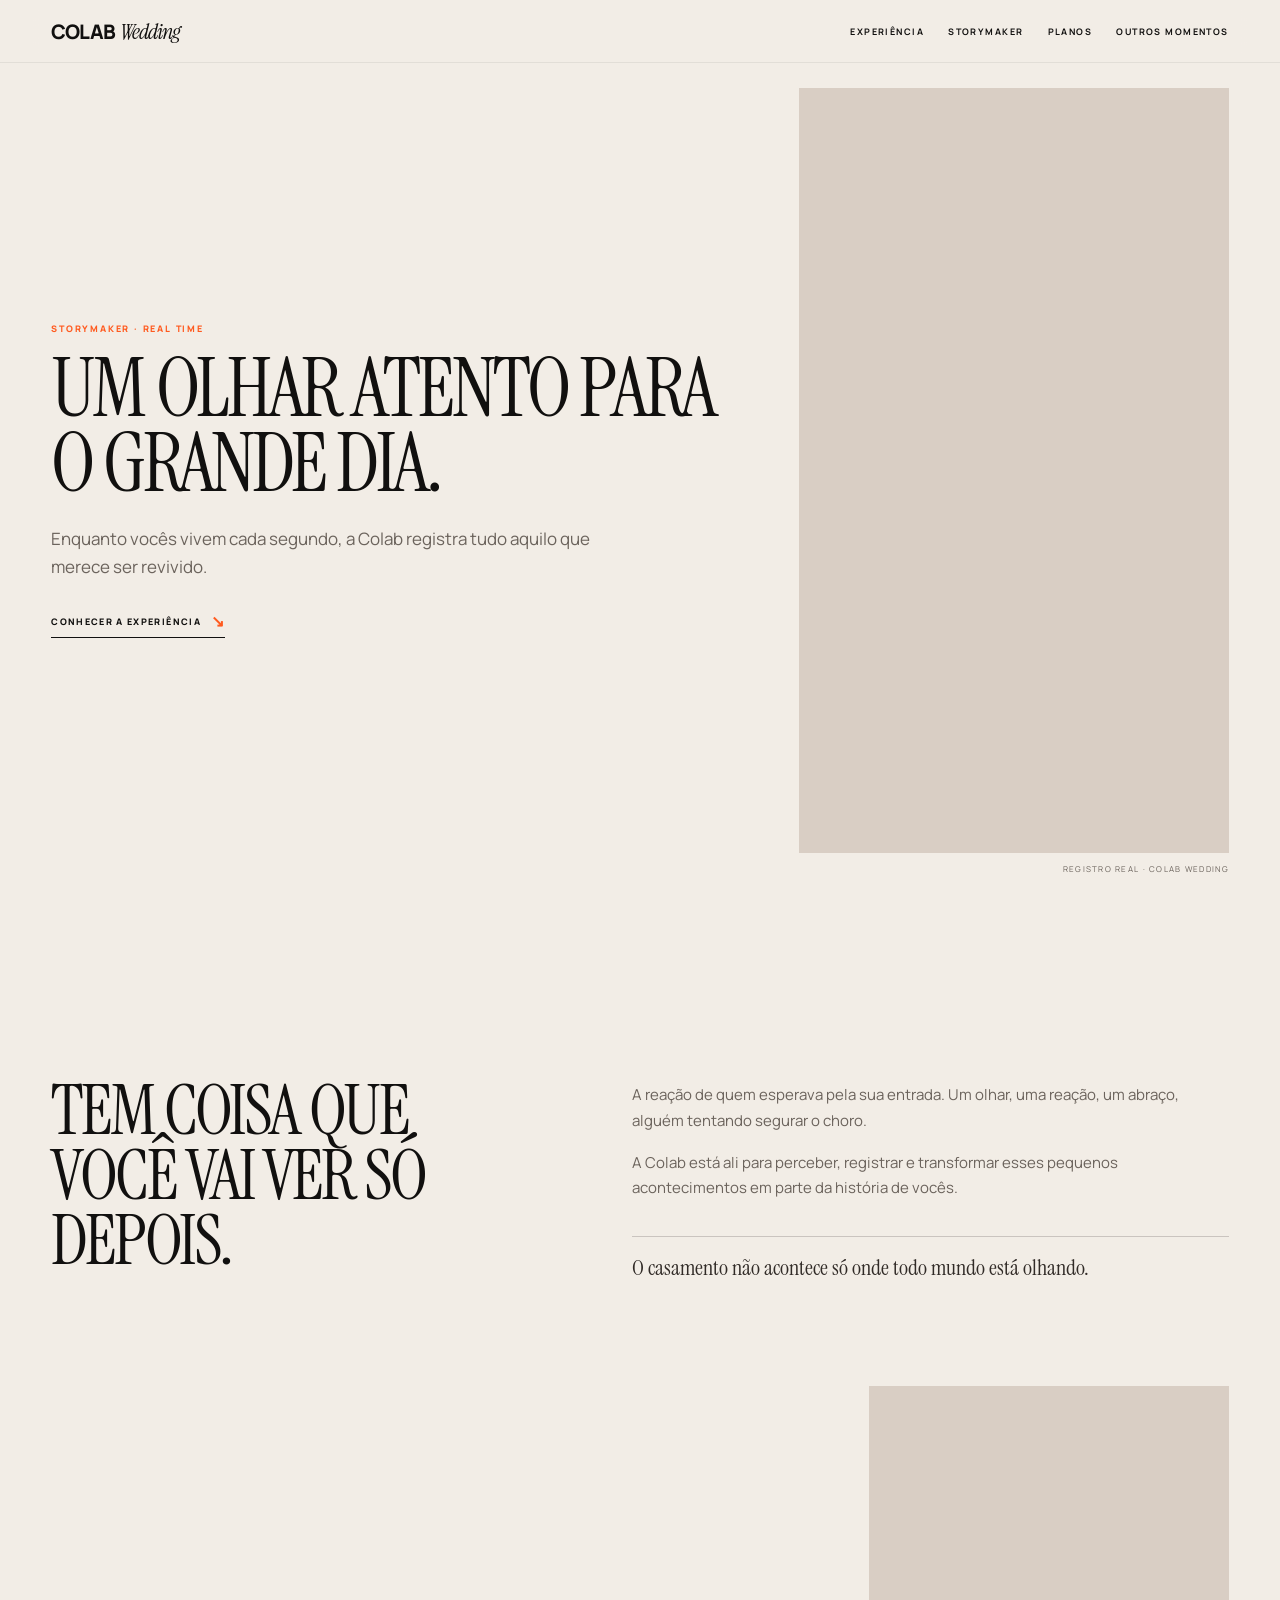
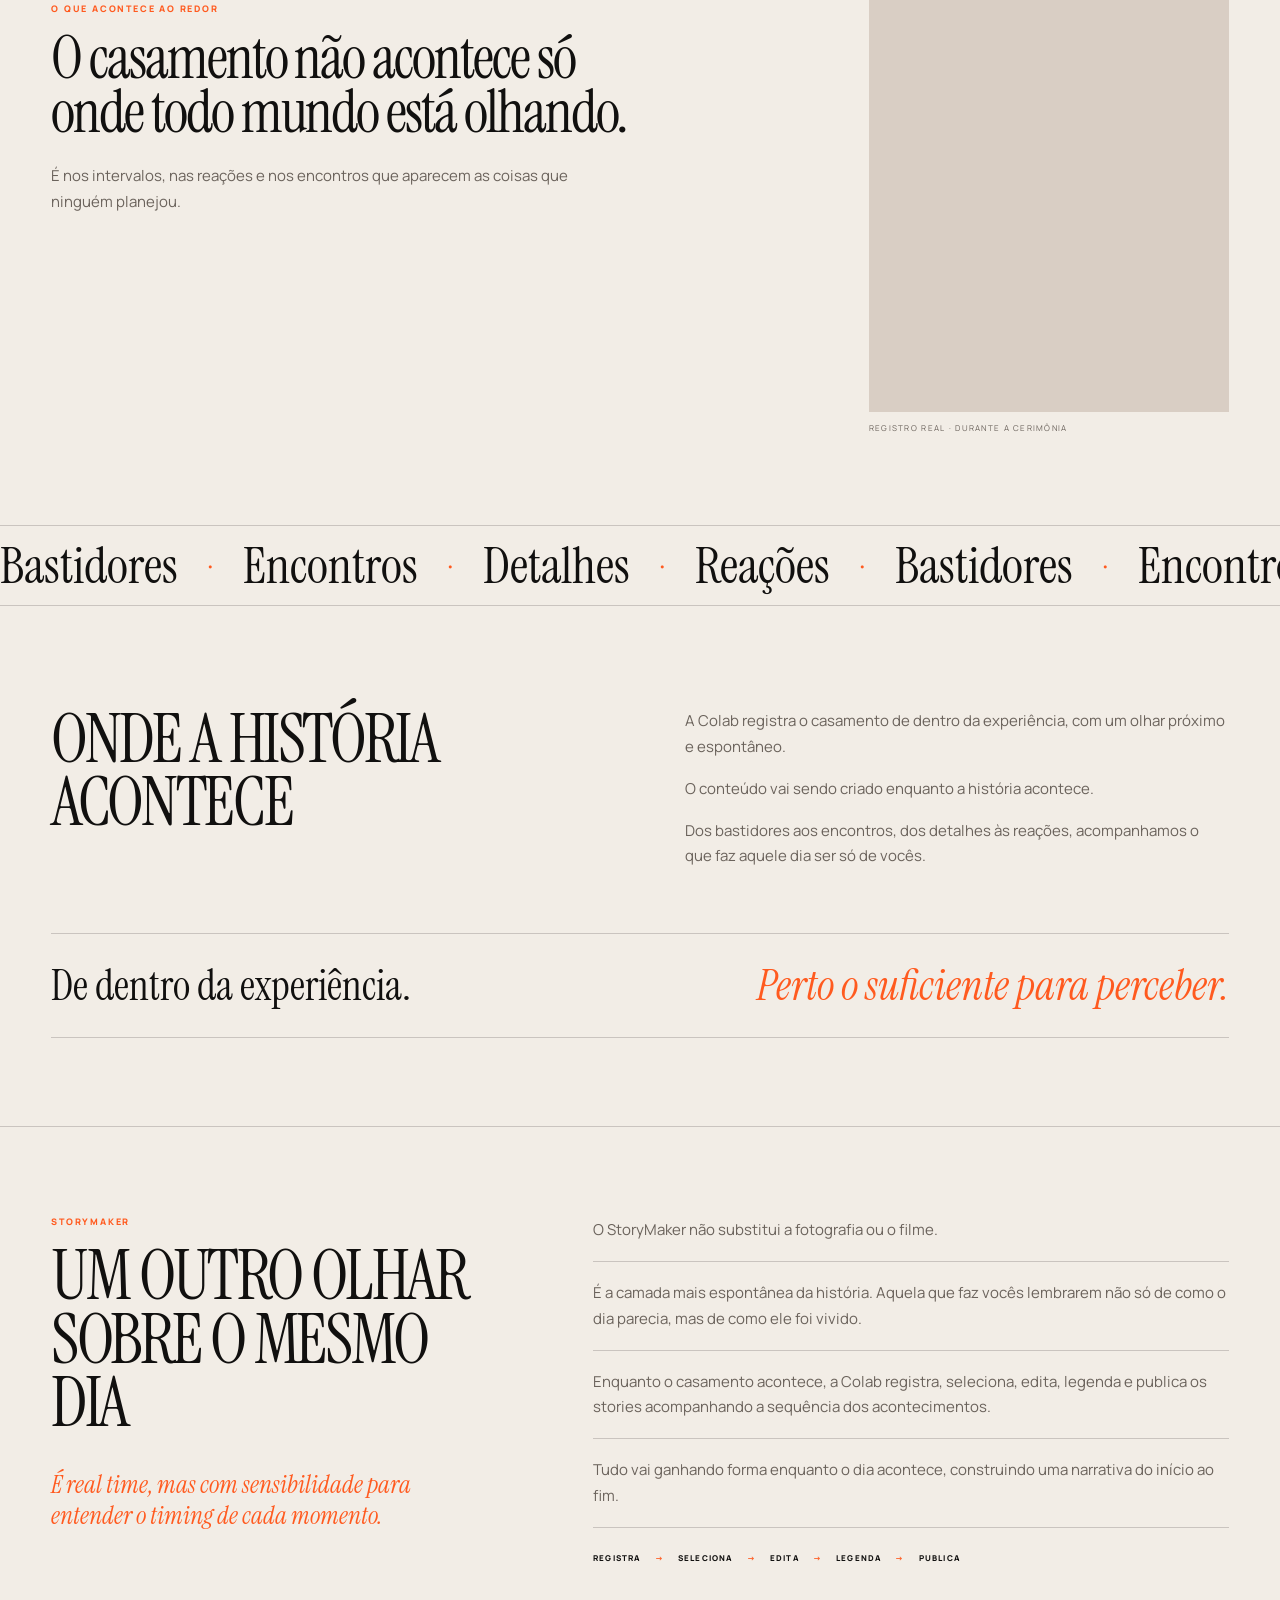
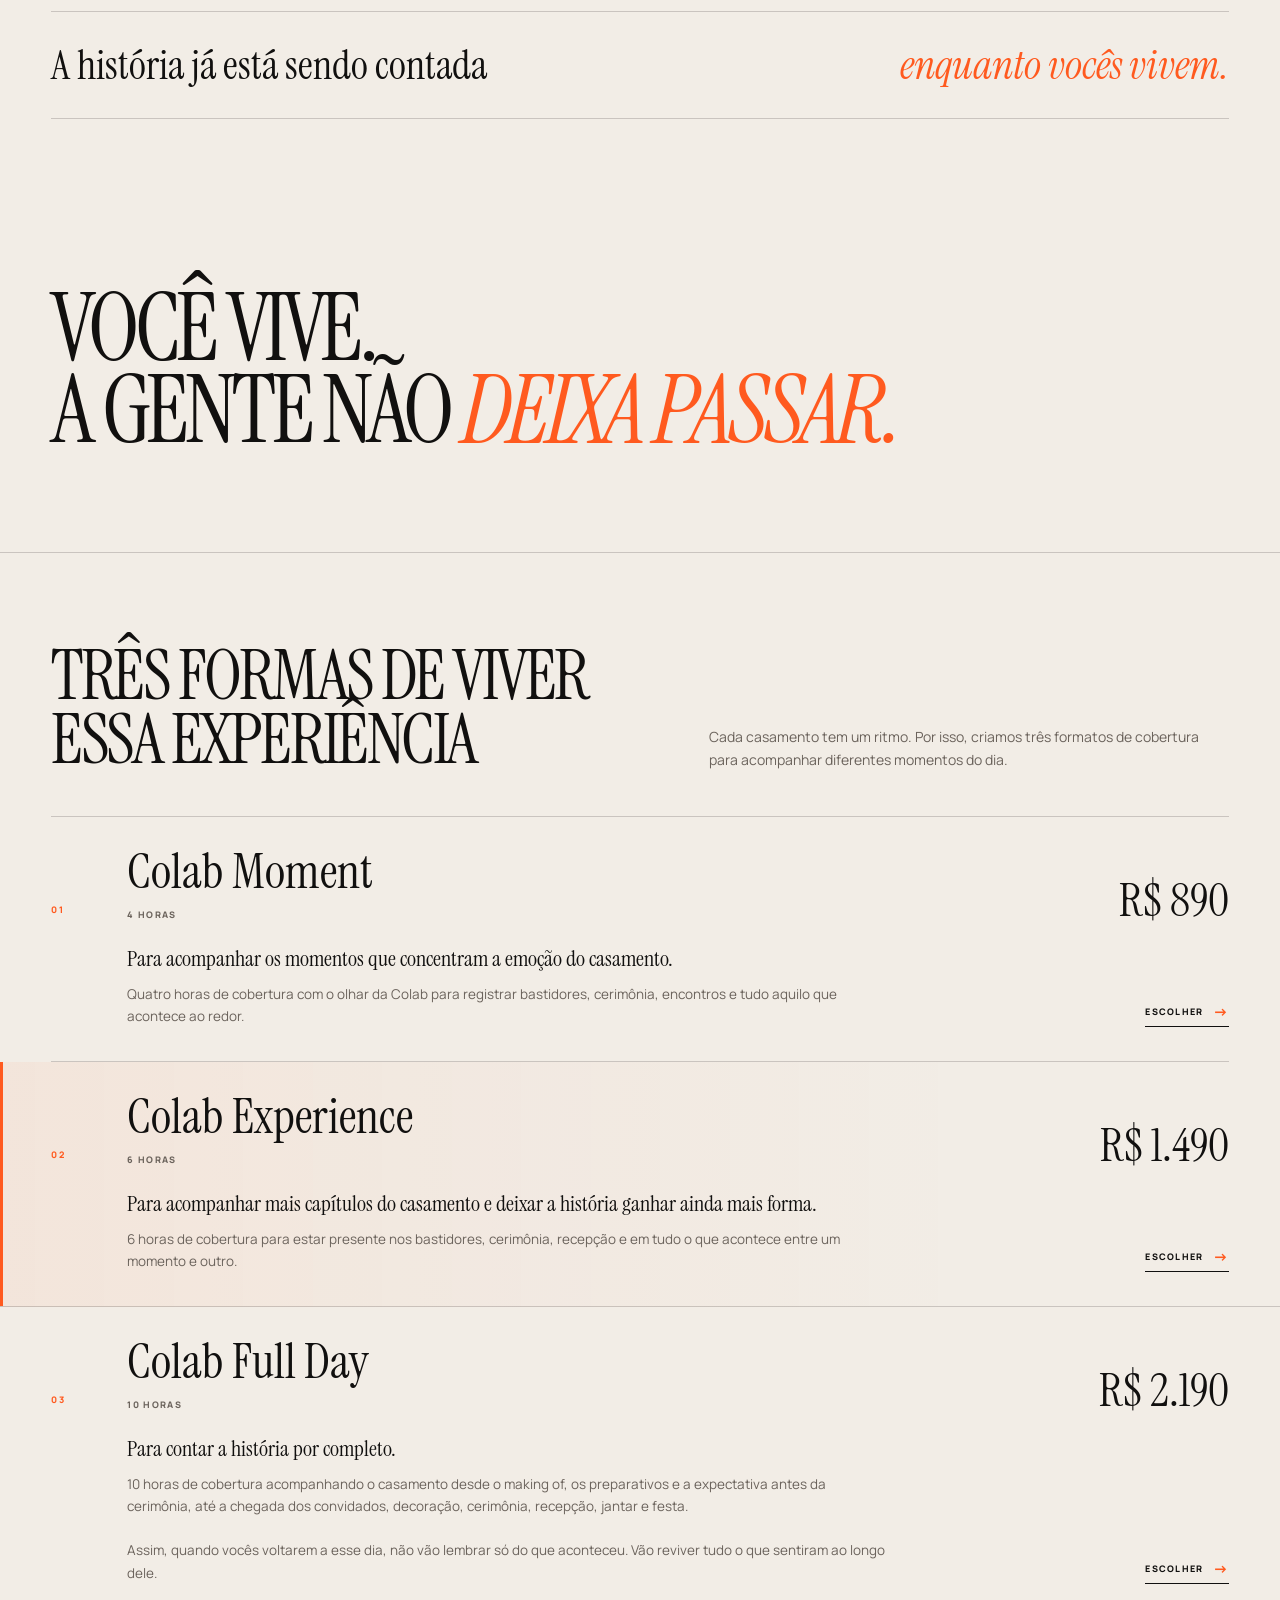
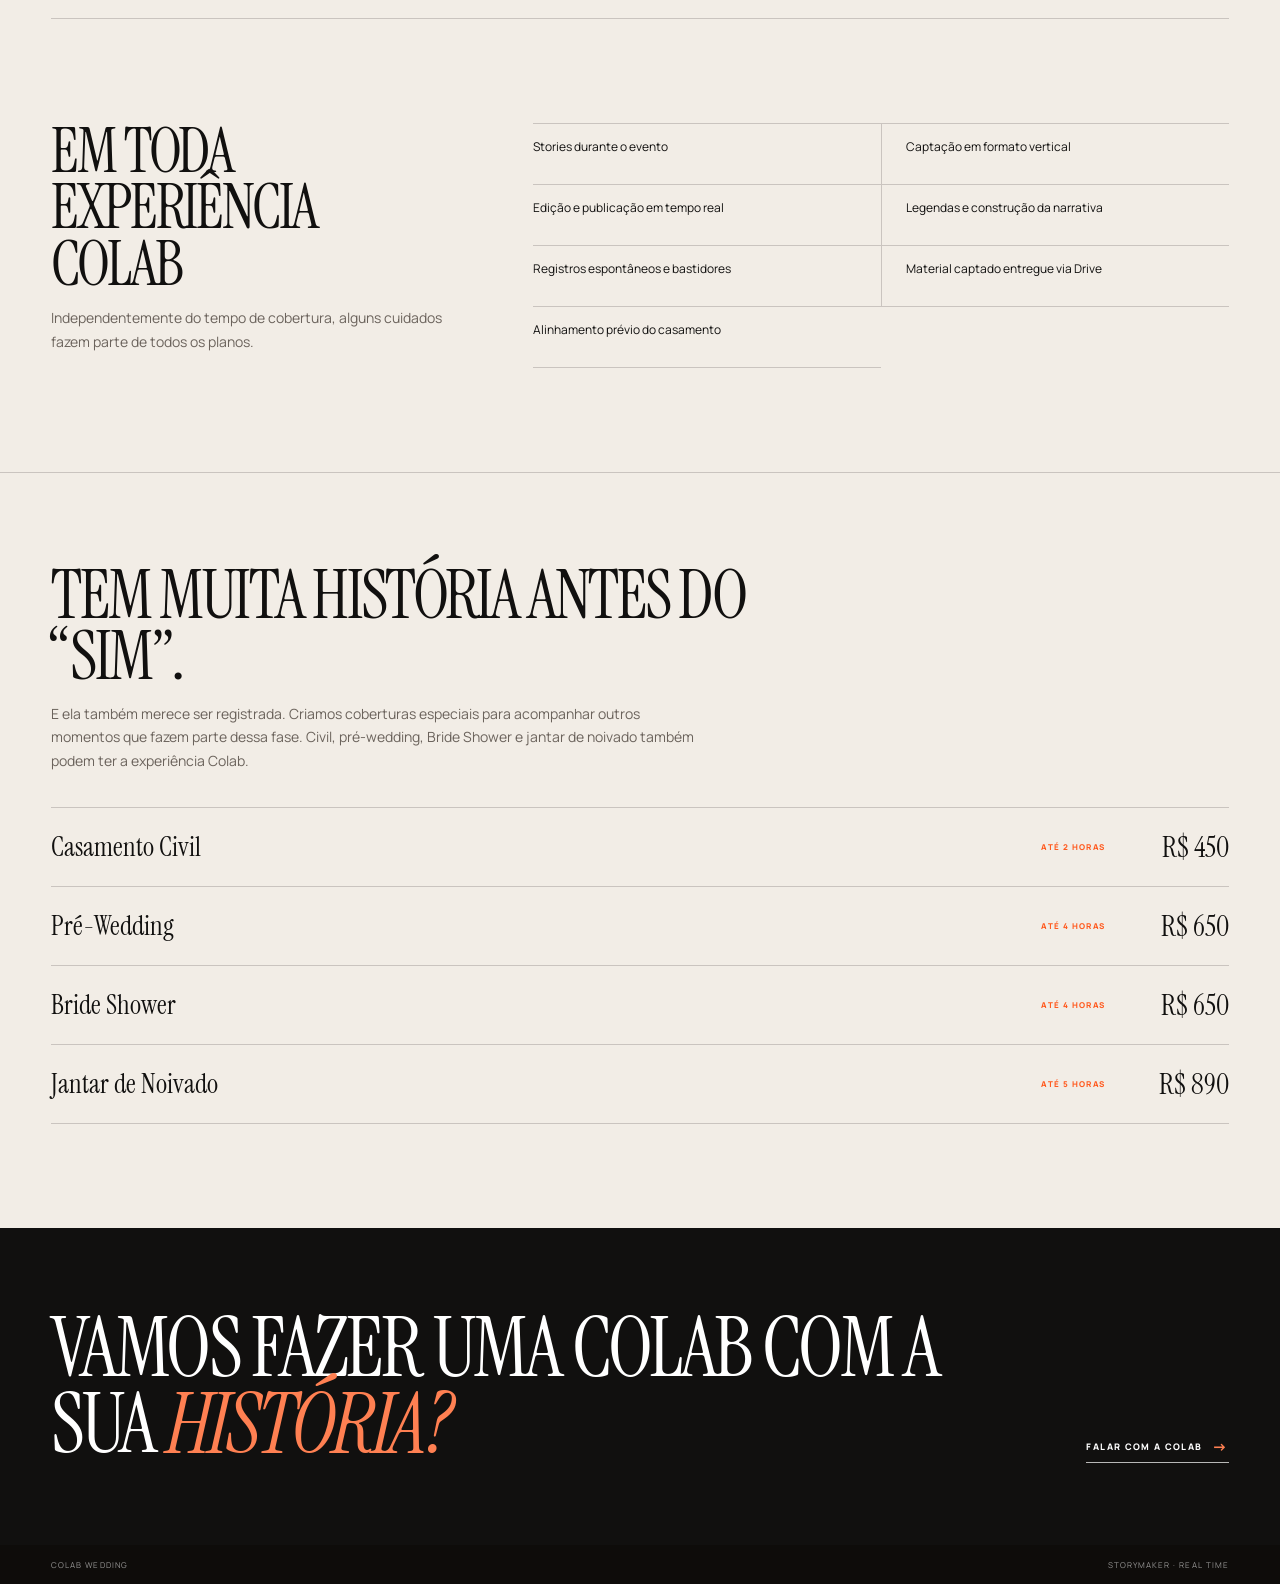
==== commit b48dbc2a: "Fix media quality and redesign wedding plans" ====
--- a/wedding/index.html
+++ b/wedding/index.html
@@ -273,6 +273,208 @@
   *{scroll-behavior:auto!important;animation:none!important;transition:none!important}
   .reveal{opacity:1!important;transform:none!important}
 }
+
+/* 2026-10-05 — MEDIA + PLANS REWORK */
+header{
+  color:var(--ink)!important;
+  background:rgba(242,237,230,.92)!important;
+  backdrop-filter:blur(16px);
+  border-bottom:1px solid rgba(17,16,15,.07);
+}
+
+/* hero now respects the native vertical footage */
+.hero-v2{
+  min-height:auto!important;
+  background:var(--paper)!important;
+  color:var(--ink)!important;
+  overflow:visible!important;
+  padding:62px 0 78px;
+}
+.hero-v2-grid{
+  min-height:calc(100svh - 62px);
+  display:grid;
+  grid-template-columns:minmax(0,1.08fr) minmax(330px,.72fr);
+  gap:72px;
+  align-items:center;
+}
+.hero-v2-copy{max-width:720px}
+.hero-v2 .eyebrow{color:var(--orange)!important;margin-bottom:18px}
+.hero-v2 h1{font-size:clamp(58px,6.4vw,86px);max-width:760px}
+.hero-v2 p{font-size:17px;line-height:1.62;color:var(--muted);max-width:600px;margin:24px 0 0}
+.hero-v2-cta{
+  display:inline-flex;align-items:center;gap:10px;margin-top:30px;
+  font-size:9px;text-transform:uppercase;letter-spacing:.15em;font-weight:800;
+  border-bottom:1px solid var(--ink);padding-bottom:5px
+}
+.hero-v2-cta span{color:var(--orange);font-size:16px}
+.hero-v2-media{justify-self:end;width:min(100%,430px)}
+.video-shell{
+  overflow:hidden;background:#d9cec4;position:relative;
+}
+.video-shell video{
+  width:100%;height:100%;display:block;object-fit:cover;
+}
+.bride-shell{aspect-ratio:9/16}
+.video-note{
+  margin-top:10px;font-size:8px;text-transform:uppercase;letter-spacing:.16em;
+  color:var(--muted);text-align:right
+}
+
+/* one real ceremony clip instead of a compressed collage */
+.film-story{padding:8px 0 92px}
+.film-story-grid{
+  display:grid;grid-template-columns:minmax(0,1fr) 360px;gap:96px;align-items:center;
+}
+.film-story-copy{max-width:620px}
+.film-story-copy .display{font-size:clamp(42px,4.6vw,64px);margin:18px 0 24px}
+.film-story-copy .body{max-width:520px}
+.film-video{margin:0;justify-self:end;width:360px}
+.ceremony-shell{aspect-ratio:360/626}
+.film-video figcaption{
+  margin-top:10px;font-size:8px;letter-spacing:.16em;text-transform:uppercase;
+  color:var(--muted)
+}
+
+/* remove any remaining stretched source images */
+.where-visual,.where-photo,.storymaker-media,.manifesto-img,.final>img{display:none!important}
+.where-statement{
+  margin-top:48px;border-top:1px solid var(--line);border-bottom:1px solid var(--line);
+  padding:24px 0;display:flex;justify-content:space-between;gap:30px;align-items:baseline;
+  font-family:var(--serif);font-size:clamp(30px,3.3vw,45px)
+}
+.where-statement em{color:var(--orange);font-weight:400}
+.storymaker-end{
+  margin-top:48px;padding:26px 0;border-top:1px solid var(--line);border-bottom:1px solid var(--line);
+  font-family:var(--serif);font-size:clamp(29px,3.2vw,44px);
+  display:flex;justify-content:space-between;gap:32px
+}
+.storymaker-end em{color:var(--orange);font-weight:400}
+.manifesto-v2{
+  padding:72px 0 100px!important;
+}
+.manifesto-v2 p{
+  margin:0;font-family:var(--serif);font-size:clamp(58px,7.4vw,104px);
+  line-height:.87;letter-spacing:-.045em;max-width:980px
+}
+.manifesto-v2 em{color:var(--orange);font-weight:400}
+
+/* plans: editorial rows, not a 3-column price table */
+.plans-v2{padding:90px 0 104px!important}
+.plan-list{border-top:1px solid var(--line)}
+.plan-row{
+  position:relative;padding:32px 0 34px;border-bottom:1px solid var(--line);
+}
+.plan-row-featured{
+  margin-inline:calc(var(--gutter) * -1);
+  padding-inline:var(--gutter);
+  background:linear-gradient(90deg,rgba(255,90,31,.055),rgba(255,90,31,0) 76%);
+}
+.plan-row-featured:before{
+  content:"";position:absolute;left:0;top:0;bottom:0;width:3px;background:var(--orange)
+}
+.plan-row-top{
+  display:grid;grid-template-columns:58px minmax(0,1fr) auto;gap:18px;align-items:end;
+}
+.plan-nr{font-size:9px;letter-spacing:.15em;color:var(--orange);font-weight:800;padding-bottom:7px}
+.plan-row h3{
+  font-family:var(--serif);font-weight:400;font-size:clamp(34px,3.8vw,50px);
+  line-height:.95;margin:0 0 6px
+}
+.plan-row .plan-hours{
+  font-size:9px;letter-spacing:.15em;text-transform:uppercase;color:var(--muted);font-weight:800
+}
+.plan-price{font-family:var(--serif);font-size:clamp(34px,3.6vw,48px);line-height:1}
+.plan-row-body{
+  display:grid;grid-template-columns:58px minmax(0,1fr) auto;gap:18px;
+  align-items:end;margin-top:22px
+}
+.plan-row-copy{max-width:760px}
+.plan-row-copy strong{
+  display:block;font-family:var(--serif);font-weight:400;font-size:22px;line-height:1.24;margin-bottom:10px
+}
+.plan-row-copy p{font-size:13.5px;line-height:1.65;color:var(--muted);margin:0}
+.choose-v2{
+  display:inline-flex;align-items:center;gap:9px;width:max-content;
+  font-size:9px;text-transform:uppercase;letter-spacing:.14em;font-weight:800;
+  border-bottom:1px solid var(--ink);padding-bottom:4px;white-space:nowrap
+}
+.choose-v2 span{color:var(--orange);font-size:15px}
+
+/* clean close, no enlarged low-res photo */
+.final-v2{
+  min-height:auto!important;background:var(--ink)!important;color:#fff!important;
+  padding:82px 0!important;
+}
+.final-v2:after{display:none!important}
+.final-v2-grid{
+  display:grid;grid-template-columns:minmax(0,1fr) auto;gap:50px;align-items:end
+}
+.final-v2 h2{font-size:clamp(54px,6.5vw,92px);max-width:900px}
+.final-v2 h2 em{color:#ff8052;font-weight:400}
+.final-v2-link{
+  display:inline-flex;align-items:center;gap:10px;font-size:9px;letter-spacing:.15em;
+  text-transform:uppercase;font-weight:800;border-bottom:1px solid rgba(255,255,255,.7);
+  padding-bottom:5px;white-space:nowrap
+}
+.final-v2-link span{color:#ff8052;font-size:15px}
+
+@media(max-width:850px){
+  .hero-v2{padding:56px 0 62px!important}
+  .hero-v2-grid{
+    min-height:auto;grid-template-columns:1fr;gap:30px;
+  }
+  .hero-v2-media{
+    order:1;justify-self:center;width:min(86vw,340px);
+    padding-top:18px
+  }
+  .hero-v2-copy{order:2;max-width:none}
+  .hero-v2 h1{font-size:38px!important;max-width:94%!important}
+  .hero-v2 p{font-size:14.5px!important;max-width:94%!important}
+  .video-note{text-align:left}
+
+  .film-story{padding:0 0 68px}
+  .film-story-grid{grid-template-columns:1fr;gap:30px}
+  .film-story-copy .display{font-size:31px}
+  .film-video{justify-self:center;width:min(82vw,320px)}
+
+  .where-statement{
+    margin-top:32px;display:block;font-size:27px;padding:19px 0
+  }
+  .where-statement span,.where-statement em{display:block}
+  .where-statement em{margin-top:6px}
+  .storymaker-end{
+    margin-top:32px;display:block;font-size:26px;padding:20px 0
+  }
+  .storymaker-end span,.storymaker-end em{display:block}
+  .storymaker-end em{margin-top:5px}
+  .manifesto-v2{padding:54px 0 70px!important}
+  .manifesto-v2 p{font-size:47px!important}
+
+  .plans-v2{padding:66px 0 76px!important}
+  .plan-row{padding:24px 0 27px}
+  .plan-row-featured{
+    margin-inline:-20px;padding-inline:20px
+  }
+  .plan-row-top{
+    grid-template-columns:34px minmax(0,1fr) auto;gap:10px
+  }
+  .plan-nr{font-size:8px;padding-bottom:5px}
+  .plan-row h3{font-size:29px}
+  .plan-price{font-size:30px}
+  .plan-row-body{
+    grid-template-columns:34px 1fr;gap:10px;margin-top:19px
+  }
+  .plan-row-copy{grid-column:2}
+  .plan-row-copy strong{font-size:19px}
+  .plan-row-copy p{font-size:13px}
+  .choose-v2{grid-column:2;margin-top:18px}
+
+  .final-v2{padding:60px 0!important}
+  .final-v2-grid{grid-template-columns:1fr;gap:24px}
+  .final-v2 h2{font-size:39px!important}
+  .final-v2-link{width:max-content}
+}
+
 </style>
 </head>
 <body>
@@ -297,17 +499,23 @@
 </div>
 
 <main id="top">
-<section class="hero">
-  <div class="hero-bg"><img src="assets/hero-real.jpg" alt="Noiva com buquê branco"></div>
-  <div class="container hero-inner">
-    <div class="hero-copy reveal">
+<section class="hero hero-v2">
+  <div class="container hero-v2-grid">
+    <div class="hero-v2-copy reveal">
       <div class="eyebrow">StoryMaker · Real Time</div>
       <h1 class="display">UM OLHAR ATENTO PARA O GRANDE DIA.</h1>
       <p>Enquanto vocês vivem cada segundo, a Colab registra tudo aquilo que merece ser revivido.</p>
-      <a class="hero-cta" href="#experiencia">Conhecer a experiência <span>↘</span></a>
-    </div>
-  </div>
-  <div class="hero-corner">Conteúdo real, criado enquanto a história acontece.</div>
+      <a class="hero-v2-cta" href="#experiencia">Conhecer a experiência <span>↘</span></a>
+    </div>
+    <div class="hero-v2-media reveal">
+      <div class="video-shell bride-shell">
+        <video autoplay muted loop playsinline preload="auto" aria-label="Noiva com buquê antes da cerimônia">
+          <source src="assets/bride-loop.mp4" type="video/mp4">
+        </video>
+      </div>
+      <div class="video-note">registro real · Colab Wedding</div>
+    </div>
+  </div>
 </section>
 
 <section class="opening" id="experiencia">
@@ -323,19 +531,21 @@
   </div>
 </section>
 
-<section class="spread">
-  <div class="container spread-grid">
-    <figure class="spread-main reveal">
-      <img src="assets/ceremony-real.jpg" alt="Momentos reais registrados durante uma cerimônia de casamento">
-      <figcaption class="spread-caption">Registros reais · Colab Wedding</figcaption>
+<section class="film-story">
+  <div class="container film-story-grid">
+    <div class="film-story-copy reveal">
+      <div class="eyebrow">O que acontece ao redor</div>
+      <p class="display">O casamento não acontece só onde todo mundo está olhando.</p>
+      <div class="body">É nos intervalos, nas reações e nos encontros que aparecem as coisas que ninguém planejou.</div>
+    </div>
+    <figure class="film-video reveal">
+      <div class="video-shell ceremony-shell">
+        <video autoplay muted loop playsinline preload="auto" aria-label="Trecho real de uma cerimônia de casamento">
+          <source src="assets/ceremony-loop.mp4" type="video/mp4">
+        </video>
+      </div>
+      <figcaption>registro real · durante a cerimônia</figcaption>
     </figure>
-    <div class="spread-side">
-      <div class="spread-card reveal">
-        <small>Nos intervalos</small>
-        <p>É ali que aparecem as coisas que ninguém planejou.</p>
-      </div>
-      <figure class="spread-thumb reveal"><img src="assets/closing-real.jpg" alt="Noiva com buquê"></figure>
-    </div>
   </div>
 </section>
 
@@ -356,9 +566,9 @@
         <p>Dos bastidores aos encontros, dos detalhes às reações, acompanhamos o que faz aquele dia ser só de vocês.</p>
       </div>
     </div>
-    <div class="where-visual">
-      <figure class="where-photo reveal"><img src="assets/hero-real.jpg" alt="Noiva antes da cerimônia"></figure>
-      <div class="where-quote reveal"><p>De dentro da experiência. <em>Perto o suficiente para perceber.</em></p></div>
+    <div class="where-statement reveal">
+      <span>De dentro da experiência.</span>
+      <em>Perto o suficiente para perceber.</em>
     </div>
   </div>
 </section>
@@ -380,62 +590,80 @@
       <div class="process"><span>Registra</span><i>→</i><span>Seleciona</span><i>→</i><span>Edita</span><i>→</i><span>Legenda</span><i>→</i><span>Publica</span></div>
     </div>
   </div>
+  <div class="container storymaker-end reveal">
+    <span>A história já está sendo contada</span>
+    <em>enquanto vocês vivem.</em>
+  </div>
+</section>
+
+<section class="manifesto manifesto-v2">
   <div class="container">
-    <figure class="storymaker-media reveal">
-      <img src="assets/ceremony-real.jpg" alt="Narrativa real de uma cerimônia">
-      <div class="overlay-copy">A história já está sendo contada enquanto vocês vivem.</div>
-    </figure>
-  </div>
-</section>
-
-<section class="manifesto">
-  <div class="container manifesto-inner">
-    <figure class="manifesto-img reveal"><img src="assets/closing-real.jpg" alt="Noiva com buquê"></figure>
-    <div class="manifesto-copy reveal"><p>VOCÊ VIVE.<br>A GENTE NÃO <em>DEIXA PASSAR.</em></p></div>
-  </div>
-</section>
-
-<section class="plans" id="planos">
+    <p class="reveal">VOCÊ VIVE.<br>A GENTE NÃO <em>DEIXA PASSAR.</em></p>
+  </div>
+</section>
+
+<section class="plans plans-v2" id="planos">
   <div class="container">
     <div class="plans-head">
       <h2 class="display reveal">TRÊS FORMAS DE VIVER ESSA EXPERIÊNCIA</h2>
       <p class="reveal">Cada casamento tem um ritmo. Por isso, criamos três formatos de cobertura para acompanhar diferentes momentos do dia.</p>
     </div>
 
-    <div class="plan-grid">
-      <article class="plan reveal">
-        <div class="plan-index">01 · Moment</div>
-        <h3>Colab Moment</h3>
-        <div class="plan-hours">4 horas</div>
-        <div class="plan-lead">Para acompanhar os momentos que concentram a emoção do casamento.</div>
-        <p class="plan-copy">Quatro horas de cobertura com o olhar da Colab para registrar bastidores, cerimônia, encontros e tudo aquilo que acontece ao redor.</p>
-        <div class="plan-bottom">
-          <div class="price">R$ 890</div>
-          <a class="choose" href="https://wa.me/5549991070654?text=Oi%21%20Quero%20escolher%20o%20Colab%20Moment." target="_blank" rel="noopener">Escolher <span>→</span></a>
+    <div class="plan-list">
+      <article class="plan-row reveal">
+        <div class="plan-row-top">
+          <span class="plan-nr">01</span>
+          <div>
+            <h3>Colab Moment</h3>
+            <span class="plan-hours">4 horas</span>
+          </div>
+          <div class="plan-price">R$ 890</div>
+        </div>
+        <div class="plan-row-body">
+          <div></div>
+          <div class="plan-row-copy">
+            <strong>Para acompanhar os momentos que concentram a emoção do casamento.</strong>
+            <p>Quatro horas de cobertura com o olhar da Colab para registrar bastidores, cerimônia, encontros e tudo aquilo que acontece ao redor.</p>
+          </div>
+          <a class="choose-v2" href="https://wa.me/5549991070654?text=Oi%21%20Quero%20escolher%20o%20Colab%20Moment." target="_blank" rel="noopener">Escolher <span>→</span></a>
         </div>
       </article>
 
-      <article class="plan reveal">
-        <div class="plan-index">02 · Experience</div>
-        <h3>Colab Experience</h3>
-        <div class="plan-hours">6 horas</div>
-        <div class="plan-lead">Para acompanhar mais capítulos do casamento e deixar a história ganhar ainda mais forma.</div>
-        <p class="plan-copy">6 horas de cobertura para estar presente nos bastidores, cerimônia, recepção e em tudo o que acontece entre um momento e outro.</p>
-        <div class="plan-bottom">
-          <div class="price">R$ 1.490</div>
-          <a class="choose" href="https://wa.me/5549991070654?text=Oi%21%20Quero%20escolher%20o%20Colab%20Experience." target="_blank" rel="noopener">Escolher <span>→</span></a>
+      <article class="plan-row plan-row-featured reveal">
+        <div class="plan-row-top">
+          <span class="plan-nr">02</span>
+          <div>
+            <h3>Colab Experience</h3>
+            <span class="plan-hours">6 horas</span>
+          </div>
+          <div class="plan-price">R$ 1.490</div>
+        </div>
+        <div class="plan-row-body">
+          <div></div>
+          <div class="plan-row-copy">
+            <strong>Para acompanhar mais capítulos do casamento e deixar a história ganhar ainda mais forma.</strong>
+            <p>6 horas de cobertura para estar presente nos bastidores, cerimônia, recepção e em tudo o que acontece entre um momento e outro.</p>
+          </div>
+          <a class="choose-v2" href="https://wa.me/5549991070654?text=Oi%21%20Quero%20escolher%20o%20Colab%20Experience." target="_blank" rel="noopener">Escolher <span>→</span></a>
         </div>
       </article>
 
-      <article class="plan reveal">
-        <div class="plan-index">03 · Full Day</div>
-        <h3>Colab Full Day</h3>
-        <div class="plan-hours">10 horas</div>
-        <div class="plan-lead">Para contar a história por completo.</div>
-        <p class="plan-copy">10 horas de cobertura acompanhando o casamento desde o making of, os preparativos e a expectativa antes da cerimônia, até a chegada dos convidados, decoração, cerimônia, recepção, jantar e festa.<br><br>Assim, quando vocês voltarem a esse dia, não vão lembrar só do que aconteceu. Vão reviver tudo o que sentiram ao longo dele.</p>
-        <div class="plan-bottom">
-          <div class="price">R$ 2.190</div>
-          <a class="choose" href="https://wa.me/5549991070654?text=Oi%21%20Quero%20escolher%20o%20Colab%20Full%20Day." target="_blank" rel="noopener">Escolher <span>→</span></a>
+      <article class="plan-row reveal">
+        <div class="plan-row-top">
+          <span class="plan-nr">03</span>
+          <div>
+            <h3>Colab Full Day</h3>
+            <span class="plan-hours">10 horas</span>
+          </div>
+          <div class="plan-price">R$ 2.190</div>
+        </div>
+        <div class="plan-row-body">
+          <div></div>
+          <div class="plan-row-copy">
+            <strong>Para contar a história por completo.</strong>
+            <p>10 horas de cobertura acompanhando o casamento desde o making of, os preparativos e a expectativa antes da cerimônia, até a chegada dos convidados, decoração, cerimônia, recepção, jantar e festa.<br><br>Assim, quando vocês voltarem a esse dia, não vão lembrar só do que aconteceu. Vão reviver tudo o que sentiram ao longo dele.</p>
+          </div>
+          <a class="choose-v2" href="https://wa.me/5549991070654?text=Oi%21%20Quero%20escolher%20o%20Colab%20Full%20Day." target="_blank" rel="noopener">Escolher <span>→</span></a>
         </div>
       </article>
     </div>
@@ -486,11 +714,10 @@
   </div>
 </section>
 
-<section class="final">
-  <img src="assets/closing-real.jpg" alt="Noiva com buquê branco">
-  <div class="container final-content">
+<section class="final final-v2">
+  <div class="container final-v2-grid">
     <h2 class="display reveal">VAMOS FAZER UMA COLAB COM A SUA <em>HISTÓRIA?</em></h2>
-    <a class="final-link reveal" href="https://wa.me/5549991070654?text=Oi%21%20Quero%20conversar%20sobre%20a%20Colab%20Wedding." target="_blank" rel="noopener">Falar com a Colab <span>→</span></a>
+    <a class="final-v2-link reveal" href="https://wa.me/5549991070654?text=Oi%21%20Quero%20conversar%20sobre%20a%20Colab%20Wedding." target="_blank" rel="noopener">Falar com a Colab <span>→</span></a>
   </div>
 </section>
 </main>
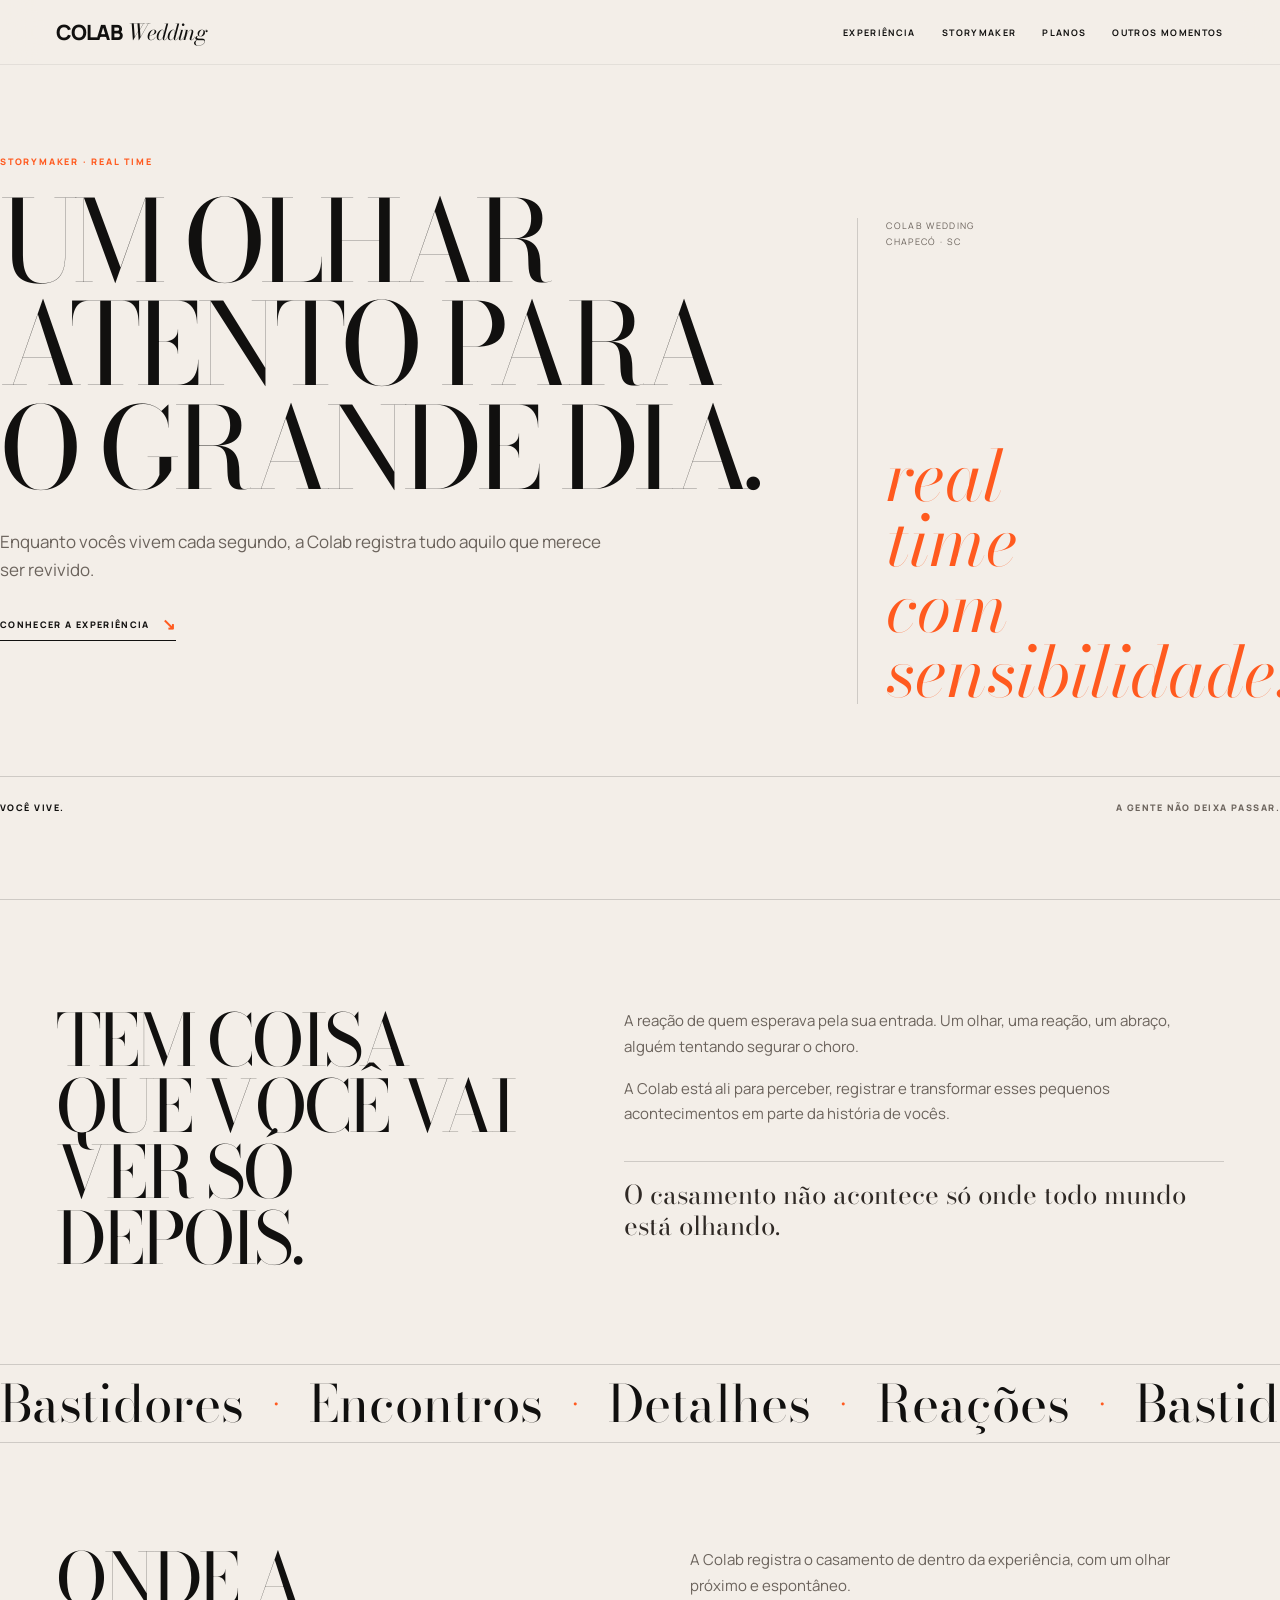
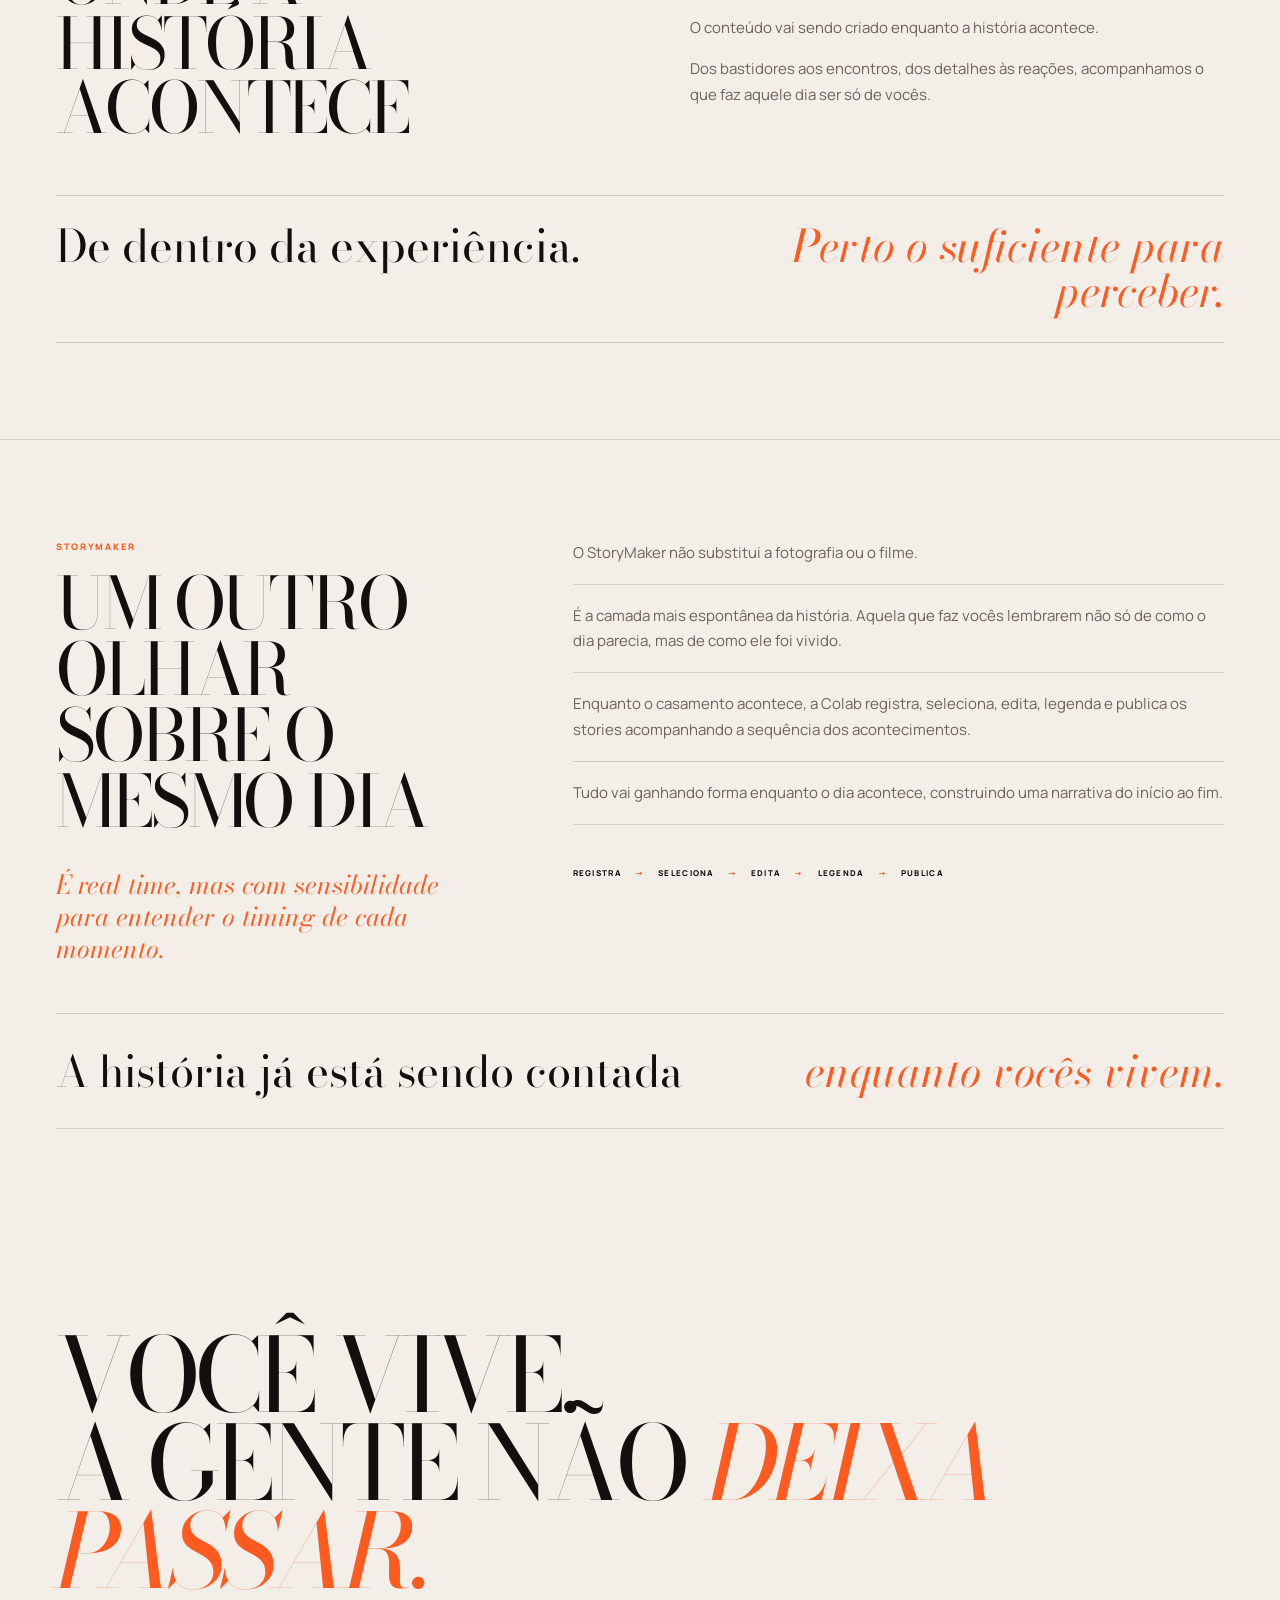
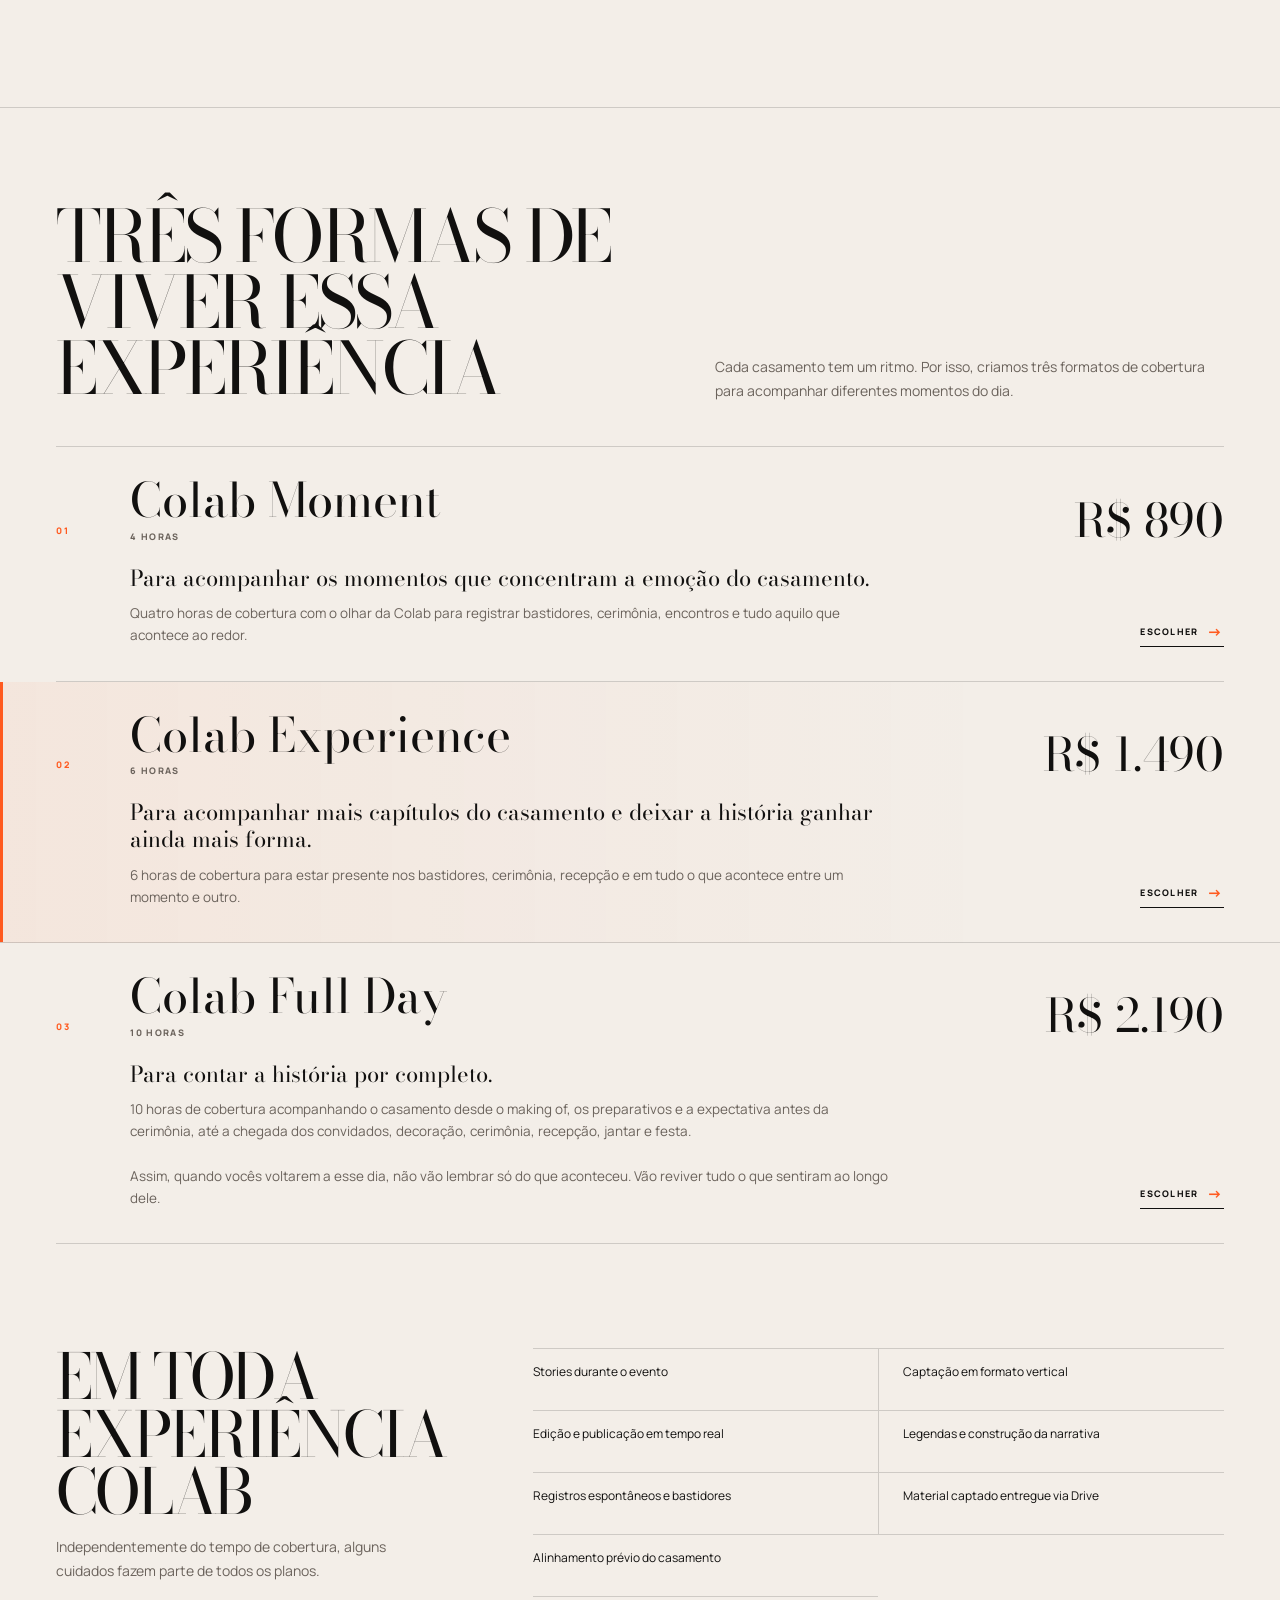
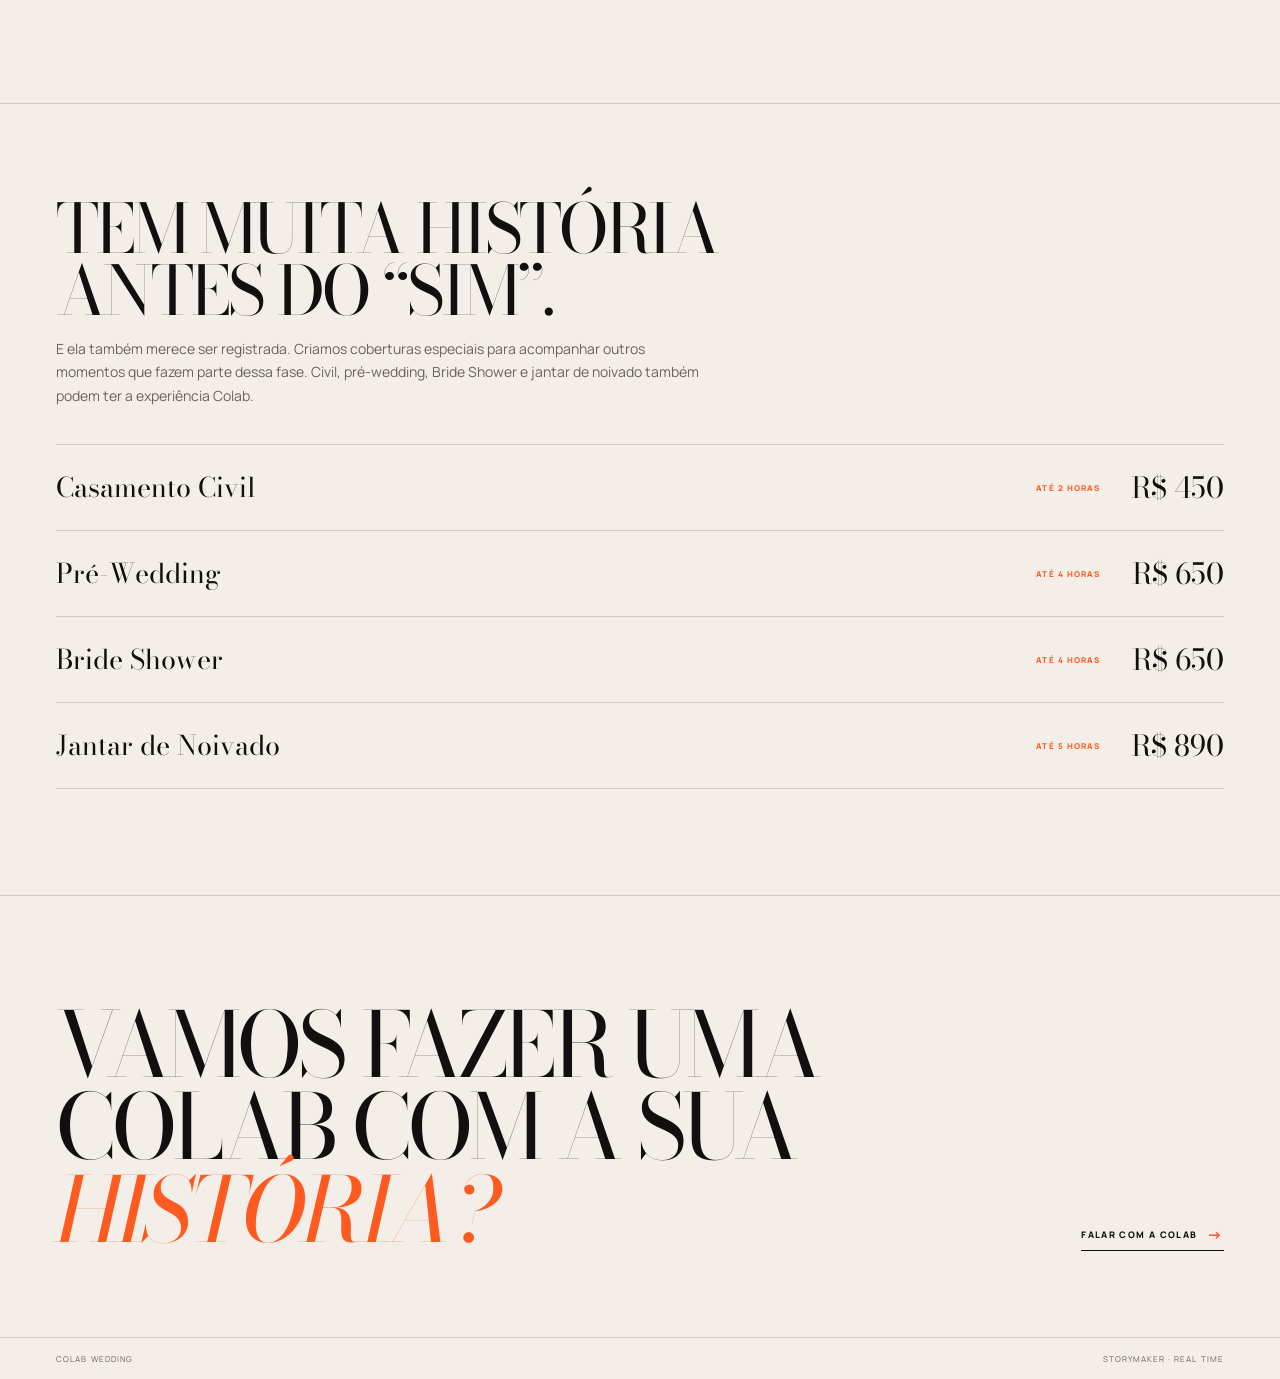
==== commit 4b94b854: "Rebuild Colab Wedding from zero without media" ====
--- a/wedding/index.html
+++ b/wedding/index.html
@@ -3,247 +3,320 @@
 <head>
 <meta charset="utf-8">
 <meta name="viewport" content="width=device-width,initial-scale=1,viewport-fit=cover">
-<meta name="theme-color" content="#f2ede6">
+<meta name="theme-color" content="#f3eee8">
 <title>Colab Wedding</title>
 <meta name="description" content="StoryMaker para casamentos. Um olhar atento para o grande dia.">
 <link rel="preconnect" href="https://fonts.googleapis.com">
 <link rel="preconnect" href="https://fonts.gstatic.com" crossorigin>
-<link href="https://fonts.googleapis.com/css2?family=Instrument+Serif:ital@0;1&family=Manrope:wght@400;500;600;700;800&display=swap" rel="stylesheet">
+<link href="https://fonts.googleapis.com/css2?family=Bodoni+Moda:opsz,wght@6..96,400;6..96,500&family=Manrope:wght@400;500;600;700;800&display=swap" rel="stylesheet">
 <style>
 :root{
-  --paper:#f2ede6;
-  --paper2:#ebe3da;
+  --bg:#f3eee8;
   --ink:#11100f;
   --muted:#6b635c;
-  --line:rgba(17,16,15,.18);
+  --line:rgba(17,16,15,.16);
+  --line-strong:rgba(17,16,15,.28);
   --orange:#ff5a1f;
-  --serif:"Instrument Serif",Georgia,serif;
+  --serif:"Bodoni Moda",Didot,"Times New Roman",serif;
   --sans:"Manrope",-apple-system,BlinkMacSystemFont,"Helvetica Neue",Arial,sans-serif;
-  --gutter:clamp(20px,4vw,58px);
+  --gutter:clamp(20px,4.4vw,68px);
 }
 *{box-sizing:border-box}
-html{scroll-behavior:smooth;background:var(--paper)}
-body{margin:0;background:var(--paper);color:var(--ink);font-family:var(--sans);overflow-x:hidden}
-img{display:block;width:100%;height:auto}
+html{scroll-behavior:smooth;background:var(--bg)}
+body{
+  margin:0;background:var(--bg);color:var(--ink);font-family:var(--sans);
+  overflow-x:hidden;
+}
 a{color:inherit;text-decoration:none}
 button{font:inherit}
-::selection{background:var(--orange);color:#fff}
-.container{width:min(1220px,calc(100% - 2*var(--gutter)));margin-inline:auto}
-.reveal{opacity:0;transform:translateY(18px);transition:opacity .75s ease,transform .75s cubic-bezier(.2,.7,.2,1)}
+::selection{background:var(--orange);color:white}
+.container{width:min(1240px,calc(100% - 2*var(--gutter)));margin:auto}
+.reveal{opacity:0;transform:translateY(16px);transition:.7s cubic-bezier(.2,.7,.2,1)}
 .reveal.show{opacity:1;transform:none}
-.eyebrow{font-size:9px;line-height:1;text-transform:uppercase;letter-spacing:.2em;font-weight:800;color:var(--orange)}
-.display{font-family:var(--serif);font-weight:400;letter-spacing:-.035em;line-height:.92;margin:0}
+.display{
+  margin:0;font-family:var(--serif);font-weight:400;
+  letter-spacing:-.045em;line-height:.92;
+}
+.eyebrow{
+  font-size:9px;letter-spacing:.2em;text-transform:uppercase;font-weight:800;color:var(--orange)
+}
 .body{font-size:15px;line-height:1.72;color:var(--muted)}
 .body p{margin:0 0 16px}
 
-/* NAV */
-header{position:fixed;inset:0 0 auto;z-index:100;color:#fff;transition:.3s ease}
-header.scrolled{background:rgba(242,237,230,.94);color:var(--ink);backdrop-filter:blur(18px);border-bottom:1px solid rgba(17,16,15,.07)}
-.nav{height:62px;display:flex;align-items:center;justify-content:space-between;gap:24px}
-.brand{font-size:20px;font-weight:800;letter-spacing:-.045em}
-.brand em{font-family:var(--serif);font-weight:400;font-size:22px;margin-left:5px}
-.nav-links{display:flex;gap:24px;align-items:center}
-.nav-links a{font-size:9px;text-transform:uppercase;letter-spacing:.16em;font-weight:700}
-.menu{display:none;border:0;background:none;width:42px;height:42px;color:inherit;padding:0}
-.menu:before,.menu:after,.menu span{content:"";display:block;width:22px;height:1px;background:currentColor;margin:5px auto}
-.mobile-nav{display:none;position:fixed;inset:0;z-index:95;background:var(--paper);padding:98px var(--gutter) 30px}
+/* header */
+header{
+  position:fixed;inset:0 0 auto;z-index:100;background:rgba(243,238,232,.88);
+  backdrop-filter:blur(18px);border-bottom:1px solid rgba(17,16,15,.07)
+}
+.nav{height:64px;display:flex;align-items:center;justify-content:space-between;gap:24px}
+.brand{font-size:21px;font-weight:800;letter-spacing:-.045em}
+.brand em{font-family:var(--serif);font-size:22px;font-weight:400;margin-left:5px}
+.nav-links{display:flex;gap:26px}
+.nav-links a{font-size:9px;letter-spacing:.15em;text-transform:uppercase;font-weight:700}
+.menu{display:none;background:transparent;border:0;width:42px;height:42px;padding:0}
+.menu:before,.menu:after,.menu span{
+  content:"";display:block;width:22px;height:1px;background:var(--ink);margin:5px auto
+}
+.mobile-nav{
+  display:none;position:fixed;inset:0;z-index:95;background:var(--bg);
+  padding:98px var(--gutter) 30px
+}
 .mobile-nav.open{display:flex;flex-direction:column}
-.mobile-nav a{font-family:var(--serif);font-size:34px;padding:15px 0;border-bottom:1px solid var(--line)}
-
-/* HERO */
-.hero{position:relative;min-height:100svh;background:#191511;overflow:hidden;color:#fff}
-.hero-bg{position:absolute;inset:0}
-.hero-bg img{width:100%;height:100%;object-fit:cover;object-position:center 38%;filter:saturate(.82) contrast(.98)}
-.hero-bg:after{content:"";position:absolute;inset:0;background:linear-gradient(90deg,rgba(10,8,7,.67) 0%,rgba(10,8,7,.28) 52%,rgba(10,8,7,.08) 100%),linear-gradient(180deg,rgba(0,0,0,.08),rgba(0,0,0,.22))}
-.hero-inner{position:relative;z-index:2;min-height:100svh;display:flex;align-items:flex-end;padding:110px 0 64px}
-.hero-copy{width:min(690px,78%)}
-.hero .eyebrow{color:#ff7a48;margin-bottom:18px}
-.hero h1{font-size:clamp(54px,7.2vw,92px);max-width:760px}
-.hero p{font-size:16px;line-height:1.58;color:rgba(255,255,255,.82);max-width:570px;margin:22px 0 0}
-.hero-cta{display:inline-flex;align-items:center;gap:11px;margin-top:28px;padding-bottom:5px;border-bottom:1px solid rgba(255,255,255,.65);font-size:9px;text-transform:uppercase;letter-spacing:.15em;font-weight:800}
-.hero-cta span{color:#ff8052;font-size:16px}
-.hero-corner{position:absolute;right:var(--gutter);bottom:50px;z-index:2;width:180px;border-top:1px solid rgba(255,255,255,.35);padding-top:12px;font-size:8px;line-height:1.5;text-transform:uppercase;letter-spacing:.13em;color:rgba(255,255,255,.68)}
-
-/* OPENING */
-.opening{padding:100px 0 96px}
-.opening-grid{display:grid;grid-template-columns:.9fr 1.1fr;gap:92px;align-items:start}
-.opening h2{font-size:clamp(48px,5.5vw,76px);max-width:610px}
-.opening-copy{padding-top:4px;max-width:650px}
-.opening-note{margin-top:35px;padding-top:18px;border-top:1px solid var(--line);font-family:var(--serif);font-size:22px;line-height:1.22;color:#312b27}
-
-/* MEDIA SPREAD */
-.spread{padding:0 0 100px}
-.spread-grid{display:grid;grid-template-columns:1.32fr .68fr;gap:18px;align-items:stretch}
-.spread-main{position:relative;overflow:hidden;background:#ddd}
-.spread-main img{width:100%;height:100%;object-fit:cover;aspect-ratio:1.35/1}
-.spread-side{display:grid;grid-template-rows:1fr auto;gap:18px}
-.spread-card{background:#161310;color:#fff;padding:30px;display:flex;flex-direction:column;justify-content:space-between;min-height:230px}
-.spread-card p{font-family:var(--serif);font-size:32px;line-height:1.02;margin:0}
-.spread-card small{font-size:8px;text-transform:uppercase;letter-spacing:.16em;color:#ff8052}
-.spread-thumb{overflow:hidden;background:#ddd}
-.spread-thumb img{height:100%;object-fit:cover;aspect-ratio:1/1}
-.spread-caption{position:absolute;left:18px;bottom:16px;color:#fff;font-size:8px;letter-spacing:.16em;text-transform:uppercase;text-shadow:0 1px 12px rgba(0,0,0,.45)}
-
-/* MARQUEE */
+.mobile-nav a{
+  font-family:var(--serif);font-size:34px;line-height:1;
+  padding:16px 0;border-bottom:1px solid var(--line)
+}
+
+/* hero */
+.hero{
+  min-height:100svh;padding:116px 0 46px;
+  border-bottom:1px solid var(--line);
+  display:flex;align-items:stretch;
+}
+.hero-grid{
+  width:100%;display:grid;grid-template-columns:minmax(0,1.3fr) minmax(260px,.7fr);
+  gap:72px;align-items:end
+}
+.hero-main{align-self:center;padding-bottom:7vh}
+.hero .eyebrow{margin-bottom:22px}
+.hero h1{font-size:clamp(66px,8.8vw,128px);max-width:1000px}
+.hero-sub{
+  max-width:620px;font-size:17px;line-height:1.62;color:var(--muted);margin:28px 0 0
+}
+.hero-link{
+  display:inline-flex;align-items:center;gap:12px;margin-top:30px;padding-bottom:5px;
+  border-bottom:1px solid var(--ink);font-size:9px;letter-spacing:.15em;
+  text-transform:uppercase;font-weight:800
+}
+.hero-link span{color:var(--orange);font-size:16px}
+.hero-aside{
+  border-left:1px solid var(--line);padding-left:28px;
+  display:flex;flex-direction:column;justify-content:space-between;min-height:54vh
+}
+.hero-aside-top{
+  font-size:9px;line-height:1.7;text-transform:uppercase;letter-spacing:.15em;color:var(--muted)
+}
+.hero-aside-mark{
+  font-family:var(--serif);font-style:italic;font-size:clamp(50px,5.5vw,78px);
+  line-height:.93;color:var(--orange);max-width:260px
+}
+.hero-bottom{
+  grid-column:1/-1;display:grid;grid-template-columns:1fr 1fr;
+  gap:24px;padding-top:24px;border-top:1px solid var(--line)
+}
+.hero-bottom span{
+  font-size:9px;letter-spacing:.16em;text-transform:uppercase;font-weight:800
+}
+.hero-bottom span:last-child{text-align:right;color:var(--muted)}
+
+/* intro */
+.intro{padding:108px 0 92px}
+.intro-grid{display:grid;grid-template-columns:.88fr 1.12fr;gap:96px;align-items:start}
+.intro h2{font-size:clamp(48px,5.6vw,78px);max-width:590px}
+.intro-copy{max-width:660px}
+.intro-note{
+  margin-top:34px;padding-top:18px;border-top:1px solid var(--line);
+  font-family:var(--serif);font-size:26px;line-height:1.18;color:#2f2925
+}
+
+/* marquee */
 .marquee{overflow:hidden;border-top:1px solid var(--line);border-bottom:1px solid var(--line)}
-.marquee-track{width:max-content;display:flex;align-items:center;gap:28px;padding:14px 0;animation:marquee 23s linear infinite}
-.marquee span{font-family:var(--serif);font-size:clamp(31px,4vw,52px);line-height:1;white-space:nowrap}
+.marquee-track{
+  width:max-content;display:flex;gap:28px;align-items:center;
+  padding:13px 0;animation:marquee 24s linear infinite
+}
+.marquee span{font-family:var(--serif);font-size:clamp(30px,4vw,54px);white-space:nowrap;line-height:1}
 .marquee i{font-style:normal;color:var(--orange);font-size:13px}
 @keyframes marquee{from{transform:translateX(0)}to{transform:translateX(-50%)}}
 
-/* WHERE */
-.where{padding:102px 0 88px}
-.where-head{display:grid;grid-template-columns:1fr 1fr;gap:90px;align-items:start}
-.where h2{font-size:clamp(48px,5.3vw,74px);max-width:560px}
-.where-copy{max-width:640px}
-.where-visual{margin-top:54px;display:grid;grid-template-columns:.62fr .38fr;gap:18px;align-items:end}
-.where-photo{overflow:hidden}
-.where-photo img{height:540px;object-fit:cover;object-position:center 42%}
-.where-quote{padding:0 0 34px}
-.where-quote p{font-family:var(--serif);font-size:34px;line-height:1.05;margin:0}
-.where-quote em{color:var(--orange);font-weight:400}
-
-/* STORYMAKER */
-.storymaker{padding:90px 0 96px;border-top:1px solid var(--line)}
-.storymaker-grid{display:grid;grid-template-columns:.82fr 1.18fr;gap:100px;align-items:start}
-.storymaker h2{font-size:clamp(50px,5.4vw,76px);max-width:590px}
-.storymaker-left .eyebrow{margin-bottom:18px}
-.storymaker-quote{font-family:var(--serif);font-style:italic;color:var(--orange);font-size:25px;line-height:1.24;margin-top:34px;max-width:470px}
-.storymaker-right .body{max-width:690px}
-.storymaker-right .body p{padding:0 0 18px;margin:0 0 18px;border-bottom:1px solid var(--line)}
-.process{margin-top:24px;display:flex;flex-wrap:wrap;gap:8px 14px;align-items:center;font-size:8px;font-weight:800;text-transform:uppercase;letter-spacing:.15em}
+/* experience */
+.experience{padding:104px 0 96px}
+.experience-grid{display:grid;grid-template-columns:1fr 1fr;gap:100px}
+.experience h2{font-size:clamp(48px,5.5vw,76px);max-width:600px}
+.experience-copy{max-width:640px}
+.experience-statement{
+  margin-top:54px;padding:28px 0;border-top:1px solid var(--line);border-bottom:1px solid var(--line);
+  display:grid;grid-template-columns:1fr 1fr;gap:50px;align-items:baseline
+}
+.experience-statement span,.experience-statement em{
+  font-family:var(--serif);font-size:clamp(32px,3.5vw,48px);line-height:1
+}
+.experience-statement em{color:var(--orange);font-weight:400;text-align:right}
+
+/* storymaker */
+.storymaker{padding:100px 0 106px;border-top:1px solid var(--line)}
+.story-grid{display:grid;grid-template-columns:.78fr 1.22fr;gap:100px}
+.story-left .eyebrow{margin-bottom:18px}
+.storymaker h2{font-size:clamp(50px,5.6vw,78px);max-width:600px}
+.story-quote{
+  margin-top:34px;font-family:var(--serif);font-style:italic;
+  color:var(--orange);font-size:26px;line-height:1.24;max-width:470px
+}
+.story-right .body{max-width:720px}
+.story-right .body p{
+  margin:0;padding:0 0 18px;margin-bottom:18px;border-bottom:1px solid var(--line)
+}
+.process{
+  margin-top:28px;padding-top:14px;display:flex;flex-wrap:wrap;gap:10px 14px;
+  font-size:8px;text-transform:uppercase;letter-spacing:.16em;font-weight:800
+}
 .process i{font-style:normal;color:var(--orange)}
-.storymaker-media{margin-top:48px;position:relative;overflow:hidden}
-.storymaker-media img{width:100%;height:min(68vw,720px);object-fit:cover;object-position:center 45%}
-.storymaker-media .overlay-copy{position:absolute;left:var(--gutter);bottom:34px;color:#fff;max-width:570px;font-family:var(--serif);font-size:clamp(30px,4vw,52px);line-height:.96;text-shadow:0 1px 20px rgba(0,0,0,.35)}
-
-/* MANIFESTO */
-.manifesto{padding:0 0 112px}
-.manifesto-inner{display:grid;grid-template-columns:.68fr 1.32fr;align-items:center}
-.manifesto-img{height:500px;overflow:hidden}
-.manifesto-img img{height:100%;object-fit:cover;object-position:center 38%}
-.manifesto-copy{margin-left:-46px;position:relative;z-index:2}
-.manifesto-copy p{font-family:var(--serif);font-size:clamp(56px,6.8vw,94px);line-height:.88;letter-spacing:-.045em;margin:0}
-.manifesto-copy em{color:var(--orange);font-weight:400}
-
-/* PLANS */
-.plans{padding:94px 0 104px;border-top:1px solid var(--line)}
-.plans-head{display:grid;grid-template-columns:1fr .9fr;gap:80px;align-items:end;margin-bottom:44px}
-.plans h2{font-size:clamp(50px,5.5vw,76px);max-width:660px}
-.plans-head p{margin:0;font-size:14px;line-height:1.7;color:var(--muted);max-width:560px}
-.plan-grid{display:grid;grid-template-columns:repeat(3,1fr);border-top:1px solid var(--line);border-bottom:1px solid var(--line)}
-.plan{padding:30px 28px 32px;border-right:1px solid var(--line);min-height:530px;display:flex;flex-direction:column}
-.plan:first-child{padding-left:0}
-.plan:last-child{border-right:0;padding-right:0}
-.plan-index{font-size:8px;letter-spacing:.17em;text-transform:uppercase;color:var(--orange);font-weight:800}
-.plan h3{font-family:var(--serif);font-size:31px;line-height:1;margin:18px 0 7px;font-weight:400}
-.plan-hours{font-size:10px;text-transform:uppercase;letter-spacing:.14em;font-weight:800;color:var(--muted)}
-.plan-lead{font-family:var(--serif);font-size:21px;line-height:1.22;margin:30px 0 14px}
-.plan-copy{font-size:13px;line-height:1.62;color:var(--muted);margin:0}
-.plan-bottom{margin-top:auto;padding-top:30px}
-.price{font-family:var(--serif);font-size:36px}
-.choose{display:inline-flex;align-items:center;gap:10px;margin-top:17px;font-size:9px;text-transform:uppercase;letter-spacing:.14em;font-weight:800;border-bottom:1px solid var(--ink);padding-bottom:4px}
-.choose span{color:var(--orange);font-size:14px}
-
-/* INCLUDED */
-.included{padding:0 0 104px}
-.included-grid{display:grid;grid-template-columns:.72fr 1.28fr;gap:90px}
-.included h2{font-size:clamp(44px,4.8vw,66px)}
+.story-end{
+  margin-top:48px;border-top:1px solid var(--line);border-bottom:1px solid var(--line);
+  padding:24px 0;display:flex;justify-content:space-between;gap:40px;
+  font-family:var(--serif);font-size:clamp(30px,3.4vw,46px)
+}
+.story-end em{color:var(--orange);font-weight:400}
+
+/* manifesto */
+.manifesto{padding:96px 0 112px}
+.manifesto p{
+  margin:0;font-family:var(--serif);font-size:clamp(62px,8vw,116px);
+  line-height:.86;letter-spacing:-.05em;max-width:1100px
+}
+.manifesto em{font-weight:400;color:var(--orange)}
+
+/* plans */
+.plans{padding:96px 0 104px;border-top:1px solid var(--line)}
+.plans-head{
+  display:grid;grid-template-columns:1fr .88fr;gap:80px;align-items:end;margin-bottom:44px
+}
+.plans h2{font-size:clamp(50px,5.6vw,76px);max-width:650px}
+.plans-head p{margin:0;font-size:14px;line-height:1.7;color:var(--muted);max-width:550px}
+.plan-list{border-top:1px solid var(--line)}
+.plan{
+  position:relative;border-bottom:1px solid var(--line);padding:31px 0 34px
+}
+.plan.featured{
+  margin-inline:calc(var(--gutter) * -1);padding-inline:var(--gutter);
+  background:linear-gradient(90deg,rgba(255,90,31,.055),rgba(255,90,31,0) 78%)
+}
+.plan.featured:before{
+  content:"";position:absolute;left:0;top:0;bottom:0;width:3px;background:var(--orange)
+}
+.plan-top{
+  display:grid;grid-template-columns:56px minmax(0,1fr) auto;
+  gap:18px;align-items:end
+}
+.plan-nr{font-size:9px;letter-spacing:.15em;color:var(--orange);font-weight:800;padding-bottom:6px}
+.plan h3{font-family:var(--serif);font-size:clamp(34px,3.7vw,50px);font-weight:400;line-height:.96;margin:0 0 6px}
+.plan-hours{font-size:9px;letter-spacing:.15em;text-transform:uppercase;color:var(--muted);font-weight:800}
+.plan-price{font-family:var(--serif);font-size:clamp(34px,3.6vw,48px);line-height:1}
+.plan-body{
+  margin-top:22px;display:grid;grid-template-columns:56px minmax(0,1fr) auto;gap:18px;align-items:end
+}
+.plan-copy{max-width:760px}
+.plan-copy strong{
+  display:block;font-family:var(--serif);font-size:22px;font-weight:400;line-height:1.24;margin-bottom:10px
+}
+.plan-copy p{font-size:13.5px;line-height:1.65;color:var(--muted);margin:0}
+.choose{
+  width:max-content;display:inline-flex;align-items:center;gap:9px;
+  font-size:9px;text-transform:uppercase;letter-spacing:.14em;font-weight:800;
+  border-bottom:1px solid var(--ink);padding-bottom:4px
+}
+.choose span{color:var(--orange);font-size:15px}
+
+/* included */
+.included{padding:0 0 106px}
+.included-grid{display:grid;grid-template-columns:.72fr 1.28fr;gap:88px}
+.included h2{font-size:clamp(44px,4.9vw,67px)}
 .included-copy p{font-size:14px;line-height:1.7;color:var(--muted);max-width:420px}
 .included-list{display:grid;grid-template-columns:1fr 1fr;border-top:1px solid var(--line)}
-.included-item{padding:15px 0;border-bottom:1px solid var(--line);font-size:12px;line-height:1.4}
+.included-item{padding:14px 0;border-bottom:1px solid var(--line);font-size:12px}
 .included-item:nth-child(odd){padding-right:24px}
 .included-item:nth-child(even){padding-left:24px;border-left:1px solid var(--line)}
 
-/* EXTRAS */
-.extras{padding:92px 0 104px;border-top:1px solid var(--line)}
-.extras-head{max-width:780px;margin-bottom:34px}
-.extras h2{font-size:clamp(49px,5.2vw,72px)}
-.extras-head p{font-size:14px;line-height:1.7;color:var(--muted);max-width:650px}
+/* extras */
+.extras{padding:94px 0 106px;border-top:1px solid var(--line)}
+.extras-head{max-width:800px;margin-bottom:36px}
+.extras h2{font-size:clamp(49px,5.3vw,74px)}
+.extras-head p{font-size:14px;line-height:1.7;color:var(--muted);max-width:660px}
 .extra{border-top:1px solid var(--line)}
 .extra:last-child{border-bottom:1px solid var(--line)}
-.extra summary{list-style:none;cursor:pointer;display:grid;grid-template-columns:1fr auto auto;gap:24px;align-items:center;padding:20px 0}
+.extra summary{
+  list-style:none;cursor:pointer;display:grid;grid-template-columns:1fr auto auto;
+  gap:24px;align-items:center;padding:20px 0
+}
 .extra summary::-webkit-details-marker{display:none}
 .extra-title{font-family:var(--serif);font-size:27px}
-.extra-hours{font-size:8px;text-transform:uppercase;letter-spacing:.14em;color:var(--orange);font-weight:800}
+.extra-hours{font-size:8px;letter-spacing:.14em;text-transform:uppercase;color:var(--orange);font-weight:800}
 .extra-price{font-family:var(--serif);font-size:29px;min-width:100px;text-align:right}
 .extra-body{max-width:760px;padding:0 0 22px;font-size:13px;line-height:1.65;color:var(--muted)}
 
-/* FINAL */
-.final{position:relative;min-height:84svh;overflow:hidden;color:#fff}
-.final img{position:absolute;inset:0;width:100%;height:100%;object-fit:cover;object-position:center 42%}
-.final:after{content:"";position:absolute;inset:0;background:linear-gradient(180deg,rgba(0,0,0,.05) 30%,rgba(0,0,0,.7) 100%)}
-.final-content{position:relative;z-index:2;min-height:84svh;display:flex;flex-direction:column;justify-content:flex-end;padding:64px 0}
-.final h2{font-size:clamp(55px,7vw,96px);max-width:930px}
-.final h2 em{color:#ff8052;font-weight:400}
-.final-link{display:inline-flex;align-items:center;gap:10px;width:max-content;margin-top:26px;padding-bottom:5px;border-bottom:1px solid rgba(255,255,255,.72);font-size:9px;text-transform:uppercase;letter-spacing:.15em;font-weight:800}
-.final-link span{color:#ff8052;font-size:15px}
-footer{background:#0e0c0a;color:rgba(255,255,255,.56);padding:14px 0}
-.footer{display:flex;justify-content:space-between;gap:16px;font-size:8px;letter-spacing:.13em;text-transform:uppercase}
-
-/* MOBILE */
+/* close */
+.close{padding:108px 0 86px;border-top:1px solid var(--line)}
+.close-grid{display:grid;grid-template-columns:minmax(0,1fr) auto;gap:52px;align-items:end}
+.close h2{font-size:clamp(56px,7vw,98px);max-width:980px}
+.close h2 em{color:var(--orange);font-weight:400}
+.close-link{
+  display:inline-flex;gap:10px;align-items:center;white-space:nowrap;
+  font-size:9px;letter-spacing:.15em;text-transform:uppercase;font-weight:800;
+  border-bottom:1px solid var(--ink);padding-bottom:5px
+}
+.close-link span{color:var(--orange);font-size:15px}
+footer{padding:15px 0;border-top:1px solid var(--line)}
+.footer{display:flex;justify-content:space-between;gap:16px;font-size:8px;letter-spacing:.13em;text-transform:uppercase;color:var(--muted)}
+
 @media(max-width:850px){
   :root{--gutter:20px}
-  header{background:rgba(242,237,230,.94);color:var(--ink);backdrop-filter:blur(14px)}
   .nav{height:56px}.nav-links{display:none}.menu{display:block}
   .brand{font-size:19px}.brand em{font-size:20px}
-  .hero{min-height:92svh}
-  .hero-inner{min-height:92svh;padding:84px 0 44px}
-  .hero-copy{width:100%;padding-right:18px}
-  .hero h1{font-size:39px;line-height:.96;max-width:92%}
-  .hero p{font-size:14.5px;line-height:1.58;max-width:88%}
-  .hero-corner{display:none}
-  .hero-bg img{object-position:58% 38%}
-  .hero-bg:after{background:linear-gradient(90deg,rgba(10,8,7,.72) 0%,rgba(10,8,7,.34) 58%,rgba(10,8,7,.08) 100%),linear-gradient(180deg,rgba(0,0,0,.06),rgba(0,0,0,.18))}
   
-  .opening{padding:66px 0 58px}
-  .opening-grid,.where-head,.storymaker-grid,.plans-head,.included-grid{grid-template-columns:1fr;gap:22px}
-  .opening h2,.where h2,.storymaker h2,.plans h2,.included h2,.extras h2{font-size:34px;line-height:.98}
-  .opening-note{font-size:20px;margin-top:26px}
+  .hero{min-height:auto;padding:92px 0 38px}
+  .hero-grid{grid-template-columns:1fr;gap:38px}
+  .hero-main{padding:0}
+  .hero h1{font-size:44px;line-height:.94;max-width:95%}
+  .hero-sub{font-size:14.5px;line-height:1.62;max-width:94%}
+  .hero-aside{
+    min-height:0;border-left:0;border-top:1px solid var(--line);
+    padding:22px 0 0;display:grid;grid-template-columns:1fr auto;gap:20px
+  }
+  .hero-aside-mark{font-size:38px;max-width:150px;text-align:right}
+  .hero-bottom{grid-template-columns:1fr;gap:7px}
+  .hero-bottom span:last-child{text-align:left}
+
+  .intro{padding:66px 0 58px}
+  .intro-grid,.experience-grid,.story-grid,.plans-head,.included-grid{grid-template-columns:1fr;gap:22px}
+  .intro h2,.experience h2,.storymaker h2,.plans h2,.included h2,.extras h2{font-size:34px;line-height:.98}
+  .intro-note{font-size:20px;margin-top:26px}
   .body{font-size:14.5px;line-height:1.65}
-
-  .spread{padding-bottom:70px}
-  .spread-grid{grid-template-columns:1fr;gap:12px}
-  .spread-main img{aspect-ratio:4/5}
-  .spread-side{grid-template-columns:1fr 1fr;grid-template-rows:auto;gap:12px}
-  .spread-card{min-height:180px;padding:20px}
-  .spread-card p{font-size:25px}
-  .spread-thumb img{aspect-ratio:1/1;height:100%}
 
   .marquee-track{gap:20px;padding:11px 0;animation-duration:18s}
   .marquee span{font-size:29px}
 
-  .where{padding:70px 0 64px}
-  .where-visual{grid-template-columns:1fr;gap:24px;margin-top:34px}
-  .where-photo img{height:58svh}
-  .where-quote{padding:0}
-  .where-quote p{font-size:26px}
+  .experience{padding:68px 0 64px}
+  .experience-statement{
+    margin-top:32px;display:block;padding:19px 0
+  }
+  .experience-statement span,.experience-statement em{display:block;font-size:27px}
+  .experience-statement em{text-align:left;margin-top:6px}
 
   .storymaker{padding:66px 0 70px}
-  .storymaker-quote{font-size:21px;margin-top:24px}
-  .storymaker-right .body p{font-size:14px}
+  .story-quote{font-size:21px;margin-top:24px}
+  .story-right .body p{font-size:14px}
   .process{line-height:1.8}
-  .storymaker-media{margin-top:34px}
-  .storymaker-media img{height:62svh}
-  .storymaker-media .overlay-copy{left:20px;bottom:22px;font-size:29px;max-width:82%}
-
-  .manifesto{padding-bottom:76px}
-  .manifesto-inner{display:block}
-  .manifesto-img{height:56svh;width:82%}
-  .manifesto-copy{margin:-64px 0 0 12%}
-  .manifesto-copy p{font-size:47px;line-height:.9}
+  .story-end{margin-top:32px;display:block;font-size:26px;padding:20px 0}
+  .story-end span,.story-end em{display:block}
+  .story-end em{margin-top:6px}
+
+  .manifesto{padding:58px 0 74px}
+  .manifesto p{font-size:49px}
 
   .plans{padding:68px 0 76px}
   .plans-head{margin-bottom:28px}
   .plans-head p{font-size:13.5px}
-  .plan-grid{grid-template-columns:1fr;border-bottom:0}
-  .plan{min-height:0;border-right:0;border-bottom:1px solid var(--line);padding:24px 0 26px}
-  .plan:first-child,.plan:last-child{padding-left:0;padding-right:0}
-  .plan-lead{font-size:20px;margin-top:22px}
-  .plan-copy{font-size:13px}
-  .plan-bottom{display:flex;align-items:flex-end;justify-content:space-between;gap:20px;padding-top:24px}
-  .choose{margin:0}
-  .price{font-size:33px}
+  .plan{padding:24px 0 27px}
+  .plan.featured{margin-inline:-20px;padding-inline:20px}
+  .plan-top{grid-template-columns:34px minmax(0,1fr) auto;gap:10px}
+  .plan-nr{font-size:8px}
+  .plan h3{font-size:29px}
+  .plan-price{font-size:30px}
+  .plan-body{grid-template-columns:34px 1fr;gap:10px;margin-top:18px}
+  .plan-copy{grid-column:2}
+  .plan-copy strong{font-size:19px}
+  .plan-copy p{font-size:13px}
+  .choose{grid-column:2;margin-top:18px}
 
   .included{padding-bottom:76px}
   .included-copy p{font-size:13.5px}
@@ -257,227 +330,27 @@
   .extra-hours{grid-column:1;grid-row:2}
   .extra-price{grid-column:2;grid-row:1/3;align-self:center;font-size:26px}
   .extra-body{font-size:13px}
-  
-  .final{min-height:78svh}
-  .final-content{min-height:78svh;padding:46px 0}
-  .final h2{font-size:39px;line-height:.94;max-width:92%}
+
+  .close{padding:68px 0 58px}
+  .close-grid{grid-template-columns:1fr;gap:24px}
+  .close h2{font-size:40px;line-height:.94}
+  .close-link{width:max-content}
   .footer{font-size:7px}
 }
 @media(max-width:390px){
-  .hero h1{font-size:36px}
-  .opening h2,.where h2,.storymaker h2,.plans h2,.included h2,.extras h2{font-size:31px}
-  .manifesto-copy p{font-size:43px}
-  .final h2{font-size:36px}
+  .hero h1{font-size:40px}
+  .intro h2,.experience h2,.storymaker h2,.plans h2,.included h2,.extras h2{font-size:31px}
+  .manifesto p{font-size:45px}
+  .close h2{font-size:37px}
 }
 @media(prefers-reduced-motion:reduce){
   *{scroll-behavior:auto!important;animation:none!important;transition:none!important}
   .reveal{opacity:1!important;transform:none!important}
 }
-
-/* 2026-10-05 — MEDIA + PLANS REWORK */
-header{
-  color:var(--ink)!important;
-  background:rgba(242,237,230,.92)!important;
-  backdrop-filter:blur(16px);
-  border-bottom:1px solid rgba(17,16,15,.07);
-}
-
-/* hero now respects the native vertical footage */
-.hero-v2{
-  min-height:auto!important;
-  background:var(--paper)!important;
-  color:var(--ink)!important;
-  overflow:visible!important;
-  padding:62px 0 78px;
-}
-.hero-v2-grid{
-  min-height:calc(100svh - 62px);
-  display:grid;
-  grid-template-columns:minmax(0,1.08fr) minmax(330px,.72fr);
-  gap:72px;
-  align-items:center;
-}
-.hero-v2-copy{max-width:720px}
-.hero-v2 .eyebrow{color:var(--orange)!important;margin-bottom:18px}
-.hero-v2 h1{font-size:clamp(58px,6.4vw,86px);max-width:760px}
-.hero-v2 p{font-size:17px;line-height:1.62;color:var(--muted);max-width:600px;margin:24px 0 0}
-.hero-v2-cta{
-  display:inline-flex;align-items:center;gap:10px;margin-top:30px;
-  font-size:9px;text-transform:uppercase;letter-spacing:.15em;font-weight:800;
-  border-bottom:1px solid var(--ink);padding-bottom:5px
-}
-.hero-v2-cta span{color:var(--orange);font-size:16px}
-.hero-v2-media{justify-self:end;width:min(100%,430px)}
-.video-shell{
-  overflow:hidden;background:#d9cec4;position:relative;
-}
-.video-shell video{
-  width:100%;height:100%;display:block;object-fit:cover;
-}
-.bride-shell{aspect-ratio:9/16}
-.video-note{
-  margin-top:10px;font-size:8px;text-transform:uppercase;letter-spacing:.16em;
-  color:var(--muted);text-align:right
-}
-
-/* one real ceremony clip instead of a compressed collage */
-.film-story{padding:8px 0 92px}
-.film-story-grid{
-  display:grid;grid-template-columns:minmax(0,1fr) 360px;gap:96px;align-items:center;
-}
-.film-story-copy{max-width:620px}
-.film-story-copy .display{font-size:clamp(42px,4.6vw,64px);margin:18px 0 24px}
-.film-story-copy .body{max-width:520px}
-.film-video{margin:0;justify-self:end;width:360px}
-.ceremony-shell{aspect-ratio:360/626}
-.film-video figcaption{
-  margin-top:10px;font-size:8px;letter-spacing:.16em;text-transform:uppercase;
-  color:var(--muted)
-}
-
-/* remove any remaining stretched source images */
-.where-visual,.where-photo,.storymaker-media,.manifesto-img,.final>img{display:none!important}
-.where-statement{
-  margin-top:48px;border-top:1px solid var(--line);border-bottom:1px solid var(--line);
-  padding:24px 0;display:flex;justify-content:space-between;gap:30px;align-items:baseline;
-  font-family:var(--serif);font-size:clamp(30px,3.3vw,45px)
-}
-.where-statement em{color:var(--orange);font-weight:400}
-.storymaker-end{
-  margin-top:48px;padding:26px 0;border-top:1px solid var(--line);border-bottom:1px solid var(--line);
-  font-family:var(--serif);font-size:clamp(29px,3.2vw,44px);
-  display:flex;justify-content:space-between;gap:32px
-}
-.storymaker-end em{color:var(--orange);font-weight:400}
-.manifesto-v2{
-  padding:72px 0 100px!important;
-}
-.manifesto-v2 p{
-  margin:0;font-family:var(--serif);font-size:clamp(58px,7.4vw,104px);
-  line-height:.87;letter-spacing:-.045em;max-width:980px
-}
-.manifesto-v2 em{color:var(--orange);font-weight:400}
-
-/* plans: editorial rows, not a 3-column price table */
-.plans-v2{padding:90px 0 104px!important}
-.plan-list{border-top:1px solid var(--line)}
-.plan-row{
-  position:relative;padding:32px 0 34px;border-bottom:1px solid var(--line);
-}
-.plan-row-featured{
-  margin-inline:calc(var(--gutter) * -1);
-  padding-inline:var(--gutter);
-  background:linear-gradient(90deg,rgba(255,90,31,.055),rgba(255,90,31,0) 76%);
-}
-.plan-row-featured:before{
-  content:"";position:absolute;left:0;top:0;bottom:0;width:3px;background:var(--orange)
-}
-.plan-row-top{
-  display:grid;grid-template-columns:58px minmax(0,1fr) auto;gap:18px;align-items:end;
-}
-.plan-nr{font-size:9px;letter-spacing:.15em;color:var(--orange);font-weight:800;padding-bottom:7px}
-.plan-row h3{
-  font-family:var(--serif);font-weight:400;font-size:clamp(34px,3.8vw,50px);
-  line-height:.95;margin:0 0 6px
-}
-.plan-row .plan-hours{
-  font-size:9px;letter-spacing:.15em;text-transform:uppercase;color:var(--muted);font-weight:800
-}
-.plan-price{font-family:var(--serif);font-size:clamp(34px,3.6vw,48px);line-height:1}
-.plan-row-body{
-  display:grid;grid-template-columns:58px minmax(0,1fr) auto;gap:18px;
-  align-items:end;margin-top:22px
-}
-.plan-row-copy{max-width:760px}
-.plan-row-copy strong{
-  display:block;font-family:var(--serif);font-weight:400;font-size:22px;line-height:1.24;margin-bottom:10px
-}
-.plan-row-copy p{font-size:13.5px;line-height:1.65;color:var(--muted);margin:0}
-.choose-v2{
-  display:inline-flex;align-items:center;gap:9px;width:max-content;
-  font-size:9px;text-transform:uppercase;letter-spacing:.14em;font-weight:800;
-  border-bottom:1px solid var(--ink);padding-bottom:4px;white-space:nowrap
-}
-.choose-v2 span{color:var(--orange);font-size:15px}
-
-/* clean close, no enlarged low-res photo */
-.final-v2{
-  min-height:auto!important;background:var(--ink)!important;color:#fff!important;
-  padding:82px 0!important;
-}
-.final-v2:after{display:none!important}
-.final-v2-grid{
-  display:grid;grid-template-columns:minmax(0,1fr) auto;gap:50px;align-items:end
-}
-.final-v2 h2{font-size:clamp(54px,6.5vw,92px);max-width:900px}
-.final-v2 h2 em{color:#ff8052;font-weight:400}
-.final-v2-link{
-  display:inline-flex;align-items:center;gap:10px;font-size:9px;letter-spacing:.15em;
-  text-transform:uppercase;font-weight:800;border-bottom:1px solid rgba(255,255,255,.7);
-  padding-bottom:5px;white-space:nowrap
-}
-.final-v2-link span{color:#ff8052;font-size:15px}
-
-@media(max-width:850px){
-  .hero-v2{padding:56px 0 62px!important}
-  .hero-v2-grid{
-    min-height:auto;grid-template-columns:1fr;gap:30px;
-  }
-  .hero-v2-media{
-    order:1;justify-self:center;width:min(86vw,340px);
-    padding-top:18px
-  }
-  .hero-v2-copy{order:2;max-width:none}
-  .hero-v2 h1{font-size:38px!important;max-width:94%!important}
-  .hero-v2 p{font-size:14.5px!important;max-width:94%!important}
-  .video-note{text-align:left}
-
-  .film-story{padding:0 0 68px}
-  .film-story-grid{grid-template-columns:1fr;gap:30px}
-  .film-story-copy .display{font-size:31px}
-  .film-video{justify-self:center;width:min(82vw,320px)}
-
-  .where-statement{
-    margin-top:32px;display:block;font-size:27px;padding:19px 0
-  }
-  .where-statement span,.where-statement em{display:block}
-  .where-statement em{margin-top:6px}
-  .storymaker-end{
-    margin-top:32px;display:block;font-size:26px;padding:20px 0
-  }
-  .storymaker-end span,.storymaker-end em{display:block}
-  .storymaker-end em{margin-top:5px}
-  .manifesto-v2{padding:54px 0 70px!important}
-  .manifesto-v2 p{font-size:47px!important}
-
-  .plans-v2{padding:66px 0 76px!important}
-  .plan-row{padding:24px 0 27px}
-  .plan-row-featured{
-    margin-inline:-20px;padding-inline:20px
-  }
-  .plan-row-top{
-    grid-template-columns:34px minmax(0,1fr) auto;gap:10px
-  }
-  .plan-nr{font-size:8px;padding-bottom:5px}
-  .plan-row h3{font-size:29px}
-  .plan-price{font-size:30px}
-  .plan-row-body{
-    grid-template-columns:34px 1fr;gap:10px;margin-top:19px
-  }
-  .plan-row-copy{grid-column:2}
-  .plan-row-copy strong{font-size:19px}
-  .plan-row-copy p{font-size:13px}
-  .choose-v2{grid-column:2;margin-top:18px}
-
-  .final-v2{padding:60px 0!important}
-  .final-v2-grid{grid-template-columns:1fr;gap:24px}
-  .final-v2 h2{font-size:39px!important}
-  .final-v2-link{width:max-content}
-}
-
 </style>
 </head>
 <body>
+
 <header>
   <div class="container nav">
     <a class="brand" href="#top">COLAB<em>Wedding</em></a>
@@ -499,53 +372,38 @@
 </div>
 
 <main id="top">
-<section class="hero hero-v2">
-  <div class="container hero-v2-grid">
-    <div class="hero-v2-copy reveal">
+
+<section class="hero">
+  <div class="container hero-grid">
+    <div class="hero-main reveal">
       <div class="eyebrow">StoryMaker · Real Time</div>
       <h1 class="display">UM OLHAR ATENTO PARA O GRANDE DIA.</h1>
-      <p>Enquanto vocês vivem cada segundo, a Colab registra tudo aquilo que merece ser revivido.</p>
-      <a class="hero-v2-cta" href="#experiencia">Conhecer a experiência <span>↘</span></a>
-    </div>
-    <div class="hero-v2-media reveal">
-      <div class="video-shell bride-shell">
-        <video autoplay muted loop playsinline preload="auto" aria-label="Noiva com buquê antes da cerimônia">
-          <source src="assets/bride-loop.mp4" type="video/mp4">
-        </video>
-      </div>
-      <div class="video-note">registro real · Colab Wedding</div>
-    </div>
-  </div>
-</section>
-
-<section class="opening" id="experiencia">
-  <div class="container opening-grid">
+      <p class="hero-sub">Enquanto vocês vivem cada segundo, a Colab registra tudo aquilo que merece ser revivido.</p>
+      <a class="hero-link" href="#experiencia">Conhecer a experiência <span>↘</span></a>
+    </div>
+
+    <aside class="hero-aside reveal">
+      <div class="hero-aside-top">Colab Wedding<br>Chapecó · SC</div>
+      <div class="hero-aside-mark">real time<br>com sensibilidade.</div>
+    </aside>
+
+    <div class="hero-bottom reveal">
+      <span>Você vive.</span>
+      <span>A gente não deixa passar.</span>
+    </div>
+  </div>
+</section>
+
+<section class="intro" id="experiencia">
+  <div class="container intro-grid">
     <h2 class="display reveal">TEM COISA QUE VOCÊ VAI VER SÓ DEPOIS.</h2>
-    <div class="opening-copy reveal">
+    <div class="intro-copy reveal">
       <div class="body">
         <p>A reação de quem esperava pela sua entrada. Um olhar, uma reação, um abraço, alguém tentando segurar o choro.</p>
         <p>A Colab está ali para perceber, registrar e transformar esses pequenos acontecimentos em parte da história de vocês.</p>
       </div>
-      <div class="opening-note">O casamento não acontece só onde todo mundo está olhando.</div>
-    </div>
-  </div>
-</section>
-
-<section class="film-story">
-  <div class="container film-story-grid">
-    <div class="film-story-copy reveal">
-      <div class="eyebrow">O que acontece ao redor</div>
-      <p class="display">O casamento não acontece só onde todo mundo está olhando.</p>
-      <div class="body">É nos intervalos, nas reações e nos encontros que aparecem as coisas que ninguém planejou.</div>
-    </div>
-    <figure class="film-video reveal">
-      <div class="video-shell ceremony-shell">
-        <video autoplay muted loop playsinline preload="auto" aria-label="Trecho real de uma cerimônia de casamento">
-          <source src="assets/ceremony-loop.mp4" type="video/mp4">
-        </video>
-      </div>
-      <figcaption>registro real · durante a cerimônia</figcaption>
-    </figure>
+      <div class="intro-note">O casamento não acontece só onde todo mundo está olhando.</div>
+    </div>
   </div>
 </section>
 
@@ -556,17 +414,18 @@
   </div>
 </div>
 
-<section class="where">
+<section class="experience">
   <div class="container">
-    <div class="where-head">
+    <div class="experience-grid">
       <h2 class="display reveal">ONDE A HISTÓRIA ACONTECE</h2>
-      <div class="where-copy body reveal">
+      <div class="experience-copy body reveal">
         <p>A Colab registra o casamento de dentro da experiência, com um olhar próximo e espontâneo.</p>
         <p>O conteúdo vai sendo criado enquanto a história acontece.</p>
         <p>Dos bastidores aos encontros, dos detalhes às reações, acompanhamos o que faz aquele dia ser só de vocês.</p>
       </div>
     </div>
-    <div class="where-statement reveal">
+
+    <div class="experience-statement reveal">
       <span>De dentro da experiência.</span>
       <em>Perto o suficiente para perceber.</em>
     </div>
@@ -574,35 +433,41 @@
 </section>
 
 <section class="storymaker" id="storymaker">
-  <div class="container storymaker-grid">
-    <div class="storymaker-left reveal">
-      <div class="eyebrow">StoryMaker</div>
-      <h2 class="display">UM OUTRO OLHAR SOBRE O MESMO DIA</h2>
-      <div class="storymaker-quote">É real time, mas com sensibilidade para entender o timing de cada momento.</div>
-    </div>
-    <div class="storymaker-right reveal">
-      <div class="body">
-        <p>O StoryMaker não substitui a fotografia ou o filme.</p>
-        <p>É a camada mais espontânea da história. Aquela que faz vocês lembrarem não só de como o dia parecia, mas de como ele foi vivido.</p>
-        <p>Enquanto o casamento acontece, a Colab registra, seleciona, edita, legenda e publica os stories acompanhando a sequência dos acontecimentos.</p>
-        <p>Tudo vai ganhando forma enquanto o dia acontece, construindo uma narrativa do início ao fim.</p>
+  <div class="container">
+    <div class="story-grid">
+      <div class="story-left reveal">
+        <div class="eyebrow">StoryMaker</div>
+        <h2 class="display">UM OUTRO OLHAR SOBRE O MESMO DIA</h2>
+        <div class="story-quote">É real time, mas com sensibilidade para entender o timing de cada momento.</div>
       </div>
-      <div class="process"><span>Registra</span><i>→</i><span>Seleciona</span><i>→</i><span>Edita</span><i>→</i><span>Legenda</span><i>→</i><span>Publica</span></div>
-    </div>
-  </div>
-  <div class="container storymaker-end reveal">
-    <span>A história já está sendo contada</span>
-    <em>enquanto vocês vivem.</em>
-  </div>
-</section>
-
-<section class="manifesto manifesto-v2">
+
+      <div class="story-right reveal">
+        <div class="body">
+          <p>O StoryMaker não substitui a fotografia ou o filme.</p>
+          <p>É a camada mais espontânea da história. Aquela que faz vocês lembrarem não só de como o dia parecia, mas de como ele foi vivido.</p>
+          <p>Enquanto o casamento acontece, a Colab registra, seleciona, edita, legenda e publica os stories acompanhando a sequência dos acontecimentos.</p>
+          <p>Tudo vai ganhando forma enquanto o dia acontece, construindo uma narrativa do início ao fim.</p>
+        </div>
+        <div class="process">
+          <span>Registra</span><i>→</i><span>Seleciona</span><i>→</i><span>Edita</span><i>→</i><span>Legenda</span><i>→</i><span>Publica</span>
+        </div>
+      </div>
+    </div>
+
+    <div class="story-end reveal">
+      <span>A história já está sendo contada</span>
+      <em>enquanto vocês vivem.</em>
+    </div>
+  </div>
+</section>
+
+<section class="manifesto">
   <div class="container">
     <p class="reveal">VOCÊ VIVE.<br>A GENTE NÃO <em>DEIXA PASSAR.</em></p>
   </div>
 </section>
 
-<section class="plans plans-v2" id="planos">
+<section class="plans" id="planos">
   <div class="container">
     <div class="plans-head">
       <h2 class="display reveal">TRÊS FORMAS DE VIVER ESSA EXPERIÊNCIA</h2>
@@ -610,60 +475,60 @@
     </div>
 
     <div class="plan-list">
-      <article class="plan-row reveal">
-        <div class="plan-row-top">
+      <article class="plan reveal">
+        <div class="plan-top">
           <span class="plan-nr">01</span>
           <div>
             <h3>Colab Moment</h3>
-            <span class="plan-hours">4 horas</span>
+            <div class="plan-hours">4 horas</div>
           </div>
           <div class="plan-price">R$ 890</div>
         </div>
-        <div class="plan-row-body">
+        <div class="plan-body">
           <div></div>
-          <div class="plan-row-copy">
+          <div class="plan-copy">
             <strong>Para acompanhar os momentos que concentram a emoção do casamento.</strong>
             <p>Quatro horas de cobertura com o olhar da Colab para registrar bastidores, cerimônia, encontros e tudo aquilo que acontece ao redor.</p>
           </div>
-          <a class="choose-v2" href="https://wa.me/5549991070654?text=Oi%21%20Quero%20escolher%20o%20Colab%20Moment." target="_blank" rel="noopener">Escolher <span>→</span></a>
+          <a class="choose" href="https://wa.me/5549991070654?text=Oi%21%20Quero%20escolher%20o%20Colab%20Moment." target="_blank" rel="noopener">Escolher <span>→</span></a>
         </div>
       </article>
 
-      <article class="plan-row plan-row-featured reveal">
-        <div class="plan-row-top">
+      <article class="plan featured reveal">
+        <div class="plan-top">
           <span class="plan-nr">02</span>
           <div>
             <h3>Colab Experience</h3>
-            <span class="plan-hours">6 horas</span>
+            <div class="plan-hours">6 horas</div>
           </div>
           <div class="plan-price">R$ 1.490</div>
         </div>
-        <div class="plan-row-body">
+        <div class="plan-body">
           <div></div>
-          <div class="plan-row-copy">
+          <div class="plan-copy">
             <strong>Para acompanhar mais capítulos do casamento e deixar a história ganhar ainda mais forma.</strong>
             <p>6 horas de cobertura para estar presente nos bastidores, cerimônia, recepção e em tudo o que acontece entre um momento e outro.</p>
           </div>
-          <a class="choose-v2" href="https://wa.me/5549991070654?text=Oi%21%20Quero%20escolher%20o%20Colab%20Experience." target="_blank" rel="noopener">Escolher <span>→</span></a>
+          <a class="choose" href="https://wa.me/5549991070654?text=Oi%21%20Quero%20escolher%20o%20Colab%20Experience." target="_blank" rel="noopener">Escolher <span>→</span></a>
         </div>
       </article>
 
-      <article class="plan-row reveal">
-        <div class="plan-row-top">
+      <article class="plan reveal">
+        <div class="plan-top">
           <span class="plan-nr">03</span>
           <div>
             <h3>Colab Full Day</h3>
-            <span class="plan-hours">10 horas</span>
+            <div class="plan-hours">10 horas</div>
           </div>
           <div class="plan-price">R$ 2.190</div>
         </div>
-        <div class="plan-row-body">
+        <div class="plan-body">
           <div></div>
-          <div class="plan-row-copy">
+          <div class="plan-copy">
             <strong>Para contar a história por completo.</strong>
             <p>10 horas de cobertura acompanhando o casamento desde o making of, os preparativos e a expectativa antes da cerimônia, até a chegada dos convidados, decoração, cerimônia, recepção, jantar e festa.<br><br>Assim, quando vocês voltarem a esse dia, não vão lembrar só do que aconteceu. Vão reviver tudo o que sentiram ao longo dele.</p>
           </div>
-          <a class="choose-v2" href="https://wa.me/5549991070654?text=Oi%21%20Quero%20escolher%20o%20Colab%20Full%20Day." target="_blank" rel="noopener">Escolher <span>→</span></a>
+          <a class="choose" href="https://wa.me/5549991070654?text=Oi%21%20Quero%20escolher%20o%20Colab%20Full%20Day." target="_blank" rel="noopener">Escolher <span>→</span></a>
         </div>
       </article>
     </div>
@@ -676,6 +541,7 @@
       <h2 class="display">EM TODA EXPERIÊNCIA COLAB</h2>
       <p>Independentemente do tempo de cobertura, alguns cuidados fazem parte de todos os planos.</p>
     </div>
+
     <div class="included-list reveal">
       <div class="included-item">Stories durante o evento</div>
       <div class="included-item">Captação em formato vertical</div>
@@ -699,14 +565,17 @@
       <summary><span class="extra-title">Casamento Civil</span><span class="extra-hours">Até 2 horas</span><span class="extra-price">R$ 450</span></summary>
       <div class="extra-body">Para registrar a cerimônia civil e os momentos que acontecem ao redor dela. Stories durante o evento · 1 Reel editado · Material captado via Drive.</div>
     </details>
+
     <details class="extra reveal">
       <summary><span class="extra-title">Pré-Wedding</span><span class="extra-hours">Até 4 horas</span><span class="extra-price">R$ 650</span></summary>
       <div class="extra-body">Bastidores, preparação e tudo o que acontece durante essa experiência antes do casamento. Stories e conteúdo vertical · 1 Reel editado · Registros espontâneos · Material captado via Drive.</div>
     </details>
+
     <details class="extra reveal">
       <summary><span class="extra-title">Bride Shower</span><span class="extra-hours">Até 4 horas</span><span class="extra-price">R$ 650</span></summary>
       <div class="extra-body">Para acompanhar encontros como chá de panela, lingerie, despedida ou aquele momento especial com as pessoas que fazem parte dessa fase. Stories durante o evento · 2 Reels editados · Registros espontâneos e trends · Material captado via Drive.</div>
     </details>
+
     <details class="extra reveal">
       <summary><span class="extra-title">Jantar de Noivado</span><span class="extra-hours">Até 5 horas</span><span class="extra-price">R$ 890</span></summary>
       <div class="extra-body">Dos preparativos aos brindes, discursos e encontros que marcam o início dessa história. Stories durante o evento · 2 Reels editados · Registros espontâneos · Material captado via Drive.</div>
@@ -714,12 +583,13 @@
   </div>
 </section>
 
-<section class="final final-v2">
-  <div class="container final-v2-grid">
+<section class="close">
+  <div class="container close-grid">
     <h2 class="display reveal">VAMOS FAZER UMA COLAB COM A SUA <em>HISTÓRIA?</em></h2>
-    <a class="final-v2-link reveal" href="https://wa.me/5549991070654?text=Oi%21%20Quero%20conversar%20sobre%20a%20Colab%20Wedding." target="_blank" rel="noopener">Falar com a Colab <span>→</span></a>
-  </div>
-</section>
+    <a class="close-link reveal" href="https://wa.me/5549991070654?text=Oi%21%20Quero%20conversar%20sobre%20a%20Colab%20Wedding." target="_blank" rel="noopener">Falar com a Colab <span>→</span></a>
+  </div>
+</section>
+
 </main>
 
 <footer>
@@ -730,10 +600,8 @@
 </footer>
 
 <script>
-const header=document.querySelector('header');
 const menu=document.querySelector('.menu');
 const mobile=document.querySelector('.mobile-nav');
-addEventListener('scroll',()=>header.classList.toggle('scrolled',scrollY>28),{passive:true});
 
 menu?.addEventListener('click',()=>{
   mobile.classList.toggle('open');
@@ -750,14 +618,7 @@
   })
 },{threshold:.08,rootMargin:'0px 0px -28px 0px'});
 document.querySelectorAll('.reveal').forEach(el=>io.observe(el));
-
-const hero=document.querySelector('.hero-bg img');
-addEventListener('scroll',()=>{
-  if(hero&&innerWidth>850){
-    const p=Math.min(1,scrollY/innerHeight);
-    hero.style.transform='scale('+(1+p*.035)+') translateY('+(p*8)+'px)';
-  }
-},{passive:true});
 </script>
+
 </body>
 </html>
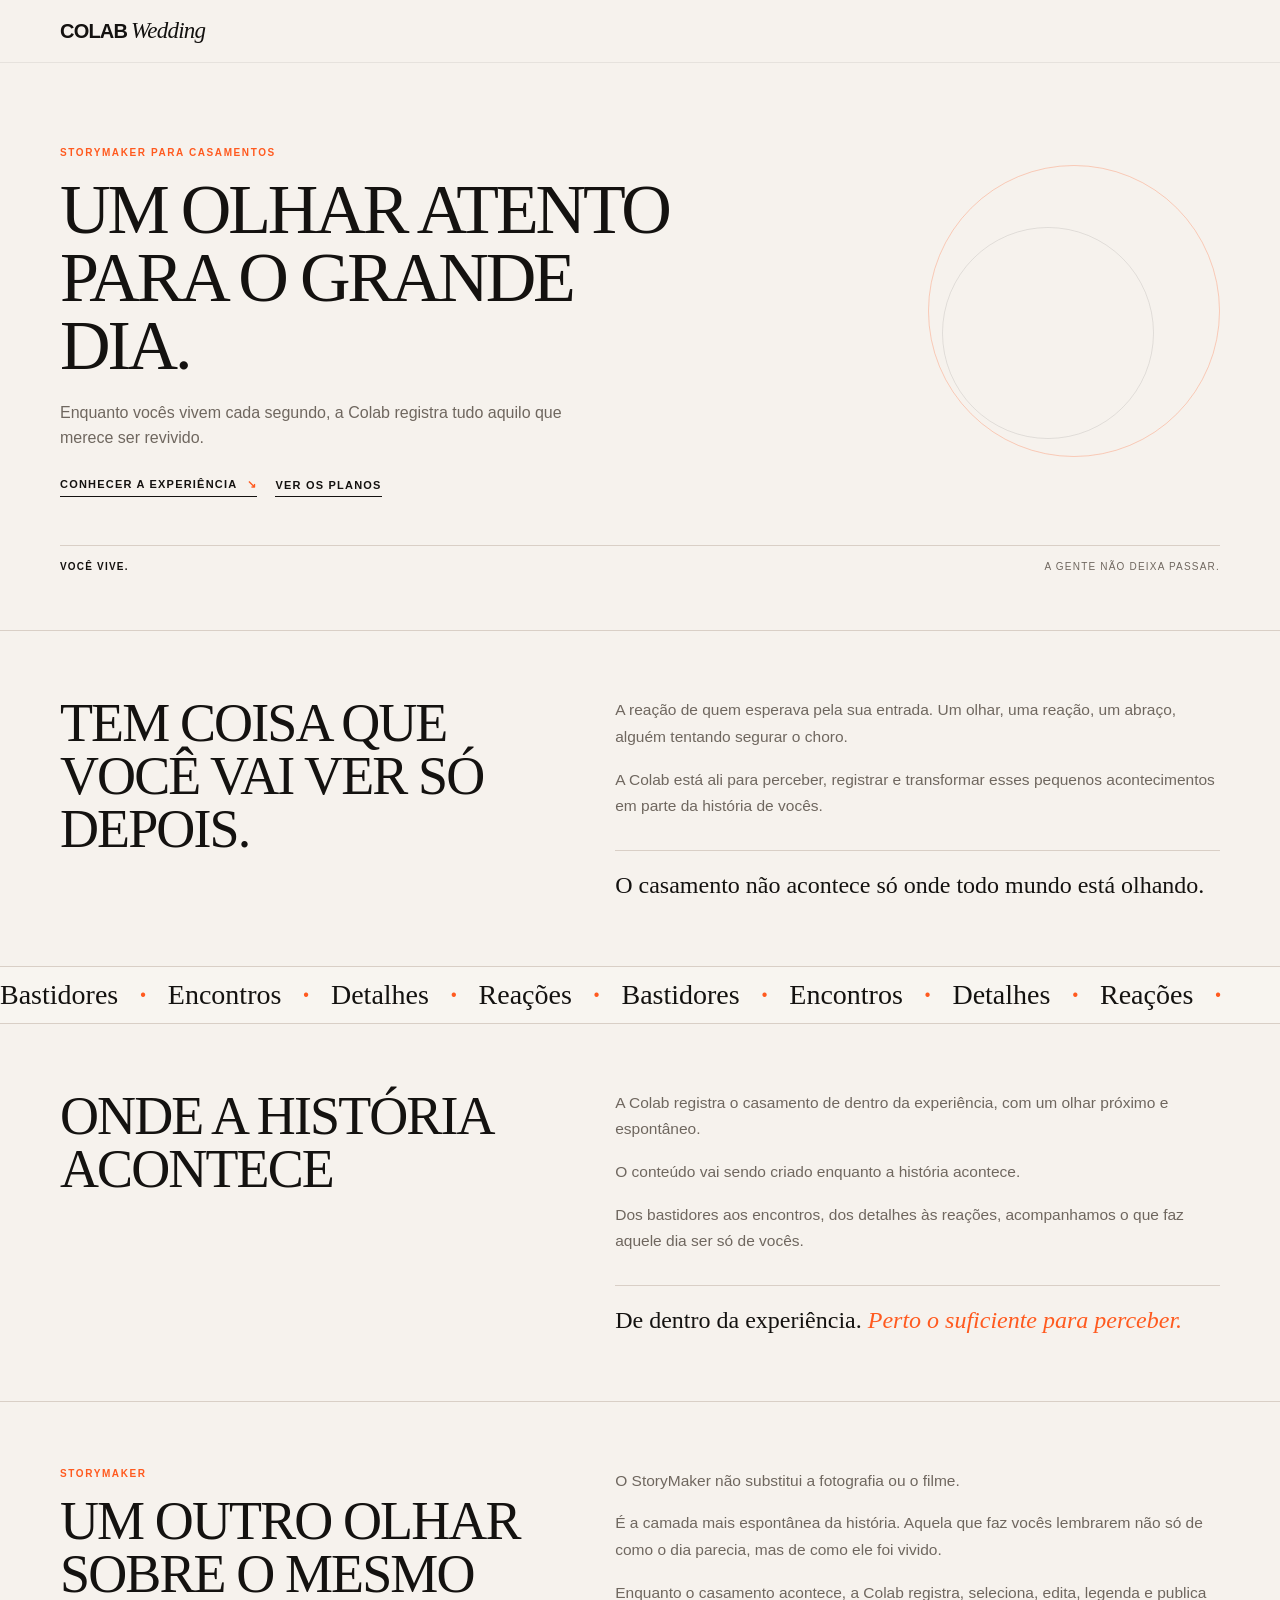
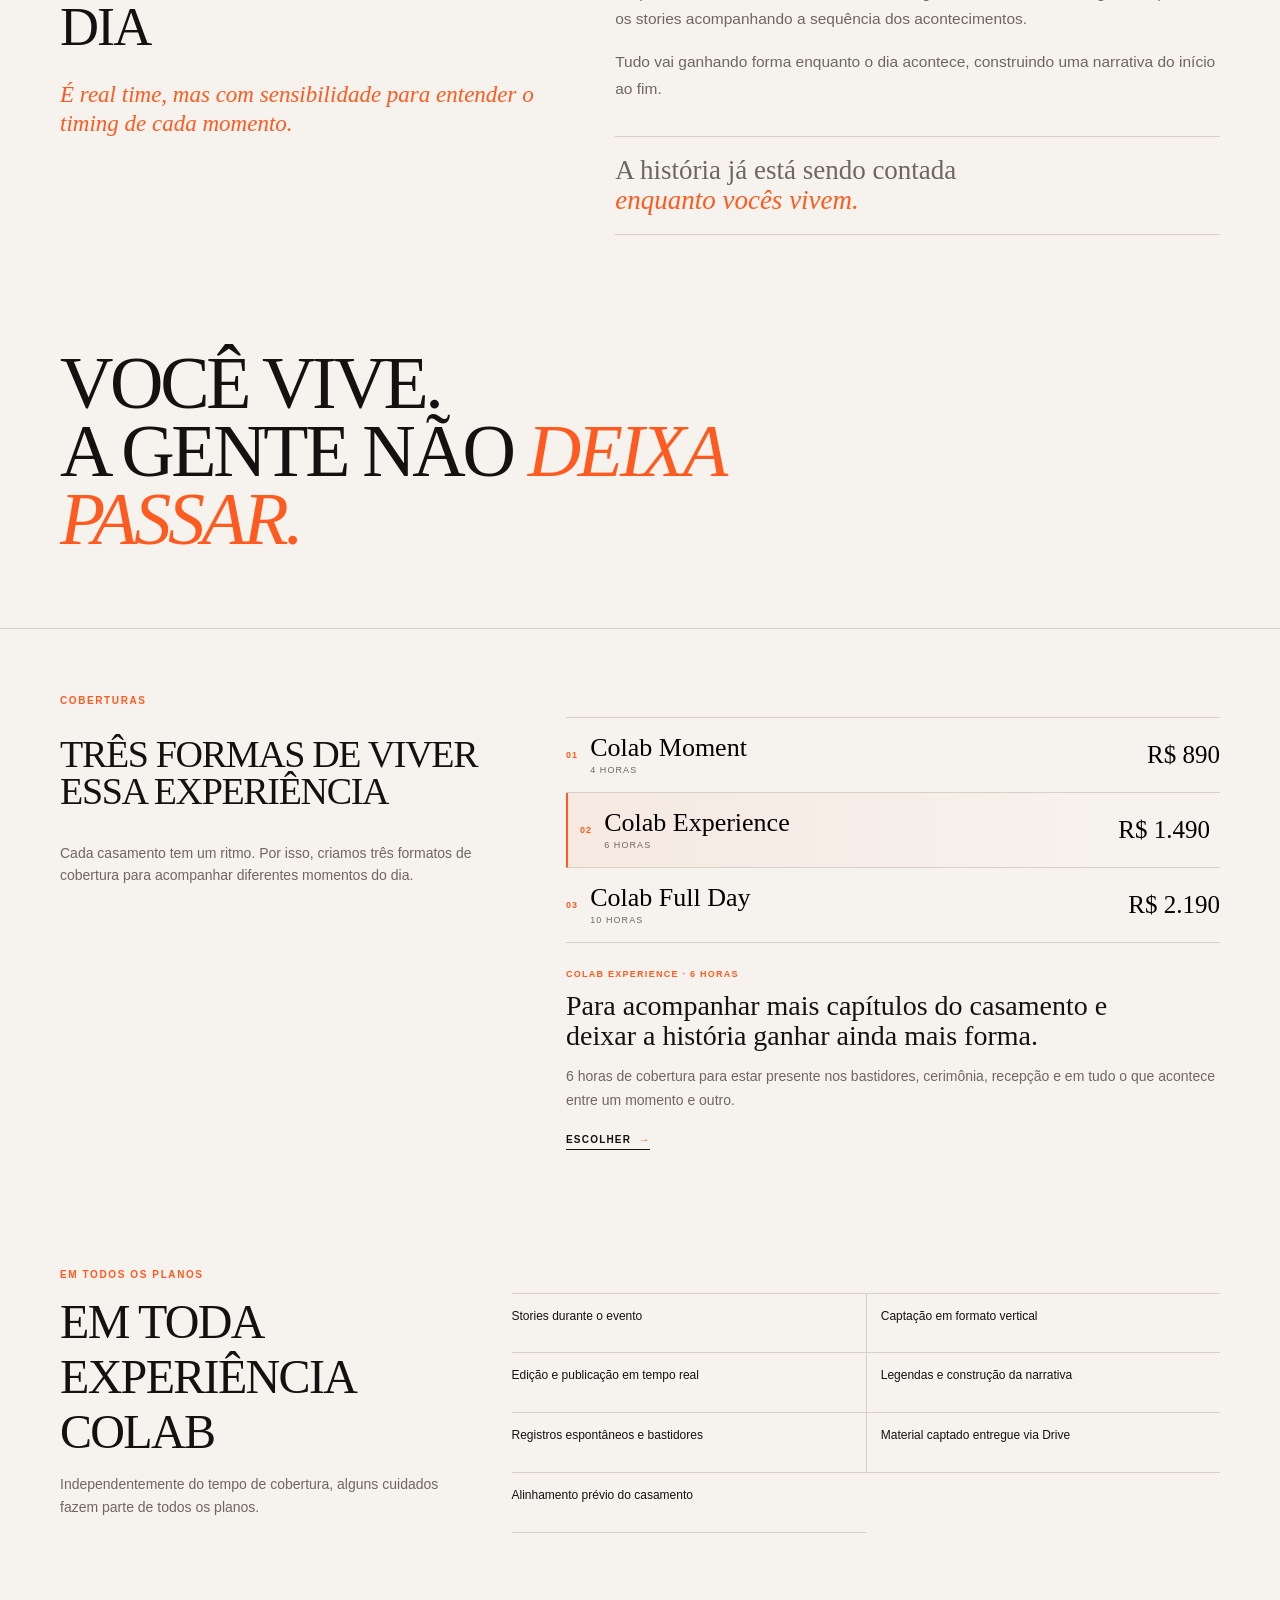
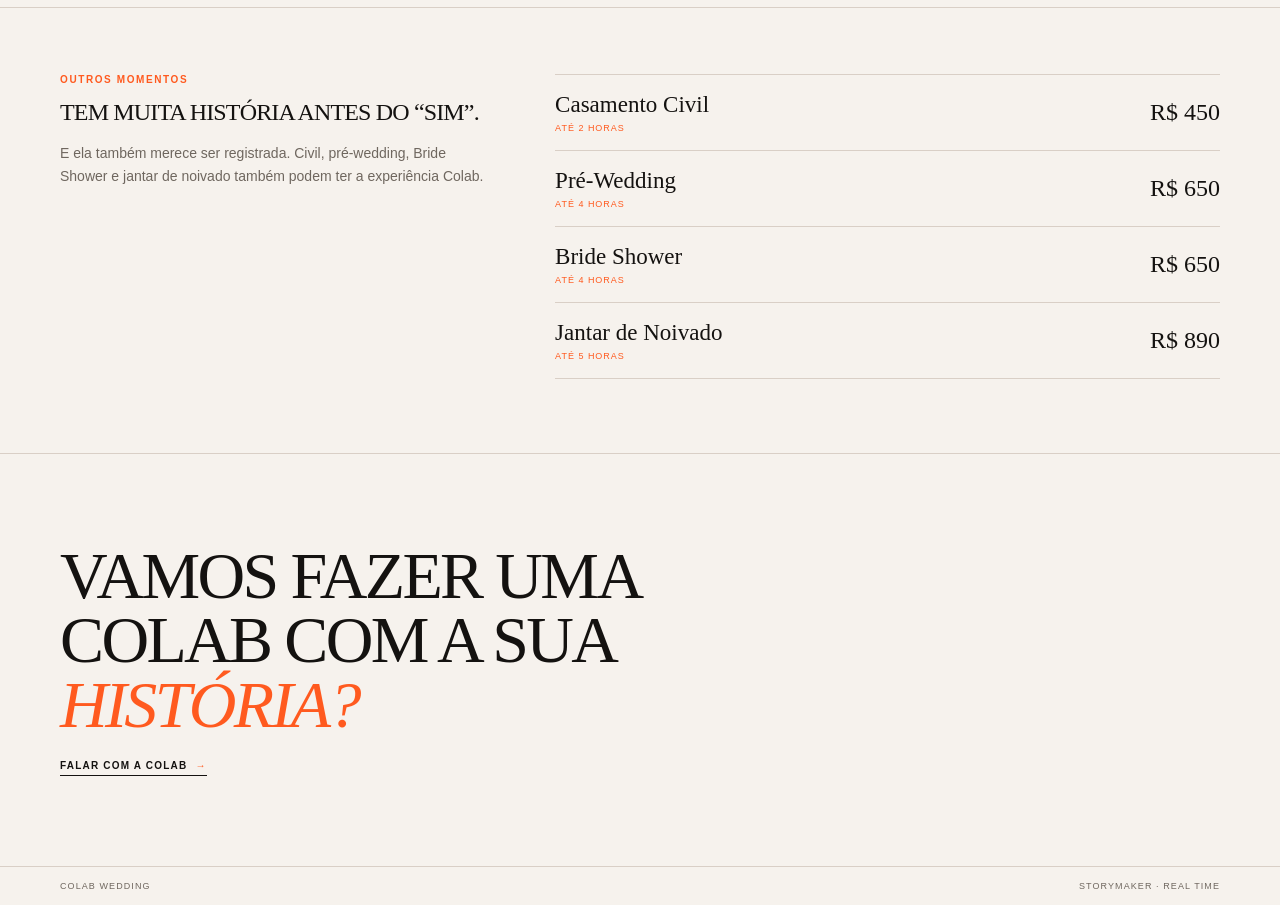
==== commit 64cb0112: "Rebuild Colab Wedding with compact premium mobile-first layout" ====
--- a/wedding/index.html
+++ b/wedding/index.html
@@ -1,624 +1,32 @@
-<!doctype html>
-<html lang="pt-BR">
-<head>
-<meta charset="utf-8">
-<meta name="viewport" content="width=device-width,initial-scale=1,viewport-fit=cover">
-<meta name="theme-color" content="#f3eee8">
-<title>Colab Wedding</title>
-<meta name="description" content="StoryMaker para casamentos. Um olhar atento para o grande dia.">
-<link rel="preconnect" href="https://fonts.googleapis.com">
-<link rel="preconnect" href="https://fonts.gstatic.com" crossorigin>
-<link href="https://fonts.googleapis.com/css2?family=Bodoni+Moda:opsz,wght@6..96,400;6..96,500&family=Manrope:wght@400;500;600;700;800&display=swap" rel="stylesheet">
-<style>
-:root{
-  --bg:#f3eee8;
-  --ink:#11100f;
-  --muted:#6b635c;
-  --line:rgba(17,16,15,.16);
-  --line-strong:rgba(17,16,15,.28);
-  --orange:#ff5a1f;
-  --serif:"Bodoni Moda",Didot,"Times New Roman",serif;
-  --sans:"Manrope",-apple-system,BlinkMacSystemFont,"Helvetica Neue",Arial,sans-serif;
-  --gutter:clamp(20px,4.4vw,68px);
-}
-*{box-sizing:border-box}
-html{scroll-behavior:smooth;background:var(--bg)}
-body{
-  margin:0;background:var(--bg);color:var(--ink);font-family:var(--sans);
-  overflow-x:hidden;
-}
-a{color:inherit;text-decoration:none}
-button{font:inherit}
-::selection{background:var(--orange);color:white}
-.container{width:min(1240px,calc(100% - 2*var(--gutter)));margin:auto}
-.reveal{opacity:0;transform:translateY(16px);transition:.7s cubic-bezier(.2,.7,.2,1)}
-.reveal.show{opacity:1;transform:none}
-.display{
-  margin:0;font-family:var(--serif);font-weight:400;
-  letter-spacing:-.045em;line-height:.92;
-}
-.eyebrow{
-  font-size:9px;letter-spacing:.2em;text-transform:uppercase;font-weight:800;color:var(--orange)
-}
-.body{font-size:15px;line-height:1.72;color:var(--muted)}
-.body p{margin:0 0 16px}
-
-/* header */
-header{
-  position:fixed;inset:0 0 auto;z-index:100;background:rgba(243,238,232,.88);
-  backdrop-filter:blur(18px);border-bottom:1px solid rgba(17,16,15,.07)
-}
-.nav{height:64px;display:flex;align-items:center;justify-content:space-between;gap:24px}
-.brand{font-size:21px;font-weight:800;letter-spacing:-.045em}
-.brand em{font-family:var(--serif);font-size:22px;font-weight:400;margin-left:5px}
-.nav-links{display:flex;gap:26px}
-.nav-links a{font-size:9px;letter-spacing:.15em;text-transform:uppercase;font-weight:700}
-.menu{display:none;background:transparent;border:0;width:42px;height:42px;padding:0}
-.menu:before,.menu:after,.menu span{
-  content:"";display:block;width:22px;height:1px;background:var(--ink);margin:5px auto
-}
-.mobile-nav{
-  display:none;position:fixed;inset:0;z-index:95;background:var(--bg);
-  padding:98px var(--gutter) 30px
-}
-.mobile-nav.open{display:flex;flex-direction:column}
-.mobile-nav a{
-  font-family:var(--serif);font-size:34px;line-height:1;
-  padding:16px 0;border-bottom:1px solid var(--line)
-}
-
-/* hero */
-.hero{
-  min-height:100svh;padding:116px 0 46px;
-  border-bottom:1px solid var(--line);
-  display:flex;align-items:stretch;
-}
-.hero-grid{
-  width:100%;display:grid;grid-template-columns:minmax(0,1.3fr) minmax(260px,.7fr);
-  gap:72px;align-items:end
-}
-.hero-main{align-self:center;padding-bottom:7vh}
-.hero .eyebrow{margin-bottom:22px}
-.hero h1{font-size:clamp(66px,8.8vw,128px);max-width:1000px}
-.hero-sub{
-  max-width:620px;font-size:17px;line-height:1.62;color:var(--muted);margin:28px 0 0
-}
-.hero-link{
-  display:inline-flex;align-items:center;gap:12px;margin-top:30px;padding-bottom:5px;
-  border-bottom:1px solid var(--ink);font-size:9px;letter-spacing:.15em;
-  text-transform:uppercase;font-weight:800
-}
-.hero-link span{color:var(--orange);font-size:16px}
-.hero-aside{
-  border-left:1px solid var(--line);padding-left:28px;
-  display:flex;flex-direction:column;justify-content:space-between;min-height:54vh
-}
-.hero-aside-top{
-  font-size:9px;line-height:1.7;text-transform:uppercase;letter-spacing:.15em;color:var(--muted)
-}
-.hero-aside-mark{
-  font-family:var(--serif);font-style:italic;font-size:clamp(50px,5.5vw,78px);
-  line-height:.93;color:var(--orange);max-width:260px
-}
-.hero-bottom{
-  grid-column:1/-1;display:grid;grid-template-columns:1fr 1fr;
-  gap:24px;padding-top:24px;border-top:1px solid var(--line)
-}
-.hero-bottom span{
-  font-size:9px;letter-spacing:.16em;text-transform:uppercase;font-weight:800
-}
-.hero-bottom span:last-child{text-align:right;color:var(--muted)}
-
-/* intro */
-.intro{padding:108px 0 92px}
-.intro-grid{display:grid;grid-template-columns:.88fr 1.12fr;gap:96px;align-items:start}
-.intro h2{font-size:clamp(48px,5.6vw,78px);max-width:590px}
-.intro-copy{max-width:660px}
-.intro-note{
-  margin-top:34px;padding-top:18px;border-top:1px solid var(--line);
-  font-family:var(--serif);font-size:26px;line-height:1.18;color:#2f2925
-}
-
-/* marquee */
-.marquee{overflow:hidden;border-top:1px solid var(--line);border-bottom:1px solid var(--line)}
-.marquee-track{
-  width:max-content;display:flex;gap:28px;align-items:center;
-  padding:13px 0;animation:marquee 24s linear infinite
-}
-.marquee span{font-family:var(--serif);font-size:clamp(30px,4vw,54px);white-space:nowrap;line-height:1}
-.marquee i{font-style:normal;color:var(--orange);font-size:13px}
-@keyframes marquee{from{transform:translateX(0)}to{transform:translateX(-50%)}}
-
-/* experience */
-.experience{padding:104px 0 96px}
-.experience-grid{display:grid;grid-template-columns:1fr 1fr;gap:100px}
-.experience h2{font-size:clamp(48px,5.5vw,76px);max-width:600px}
-.experience-copy{max-width:640px}
-.experience-statement{
-  margin-top:54px;padding:28px 0;border-top:1px solid var(--line);border-bottom:1px solid var(--line);
-  display:grid;grid-template-columns:1fr 1fr;gap:50px;align-items:baseline
-}
-.experience-statement span,.experience-statement em{
-  font-family:var(--serif);font-size:clamp(32px,3.5vw,48px);line-height:1
-}
-.experience-statement em{color:var(--orange);font-weight:400;text-align:right}
-
-/* storymaker */
-.storymaker{padding:100px 0 106px;border-top:1px solid var(--line)}
-.story-grid{display:grid;grid-template-columns:.78fr 1.22fr;gap:100px}
-.story-left .eyebrow{margin-bottom:18px}
-.storymaker h2{font-size:clamp(50px,5.6vw,78px);max-width:600px}
-.story-quote{
-  margin-top:34px;font-family:var(--serif);font-style:italic;
-  color:var(--orange);font-size:26px;line-height:1.24;max-width:470px
-}
-.story-right .body{max-width:720px}
-.story-right .body p{
-  margin:0;padding:0 0 18px;margin-bottom:18px;border-bottom:1px solid var(--line)
-}
-.process{
-  margin-top:28px;padding-top:14px;display:flex;flex-wrap:wrap;gap:10px 14px;
-  font-size:8px;text-transform:uppercase;letter-spacing:.16em;font-weight:800
-}
-.process i{font-style:normal;color:var(--orange)}
-.story-end{
-  margin-top:48px;border-top:1px solid var(--line);border-bottom:1px solid var(--line);
-  padding:24px 0;display:flex;justify-content:space-between;gap:40px;
-  font-family:var(--serif);font-size:clamp(30px,3.4vw,46px)
-}
-.story-end em{color:var(--orange);font-weight:400}
-
-/* manifesto */
-.manifesto{padding:96px 0 112px}
-.manifesto p{
-  margin:0;font-family:var(--serif);font-size:clamp(62px,8vw,116px);
-  line-height:.86;letter-spacing:-.05em;max-width:1100px
-}
-.manifesto em{font-weight:400;color:var(--orange)}
-
-/* plans */
-.plans{padding:96px 0 104px;border-top:1px solid var(--line)}
-.plans-head{
-  display:grid;grid-template-columns:1fr .88fr;gap:80px;align-items:end;margin-bottom:44px
-}
-.plans h2{font-size:clamp(50px,5.6vw,76px);max-width:650px}
-.plans-head p{margin:0;font-size:14px;line-height:1.7;color:var(--muted);max-width:550px}
-.plan-list{border-top:1px solid var(--line)}
-.plan{
-  position:relative;border-bottom:1px solid var(--line);padding:31px 0 34px
-}
-.plan.featured{
-  margin-inline:calc(var(--gutter) * -1);padding-inline:var(--gutter);
-  background:linear-gradient(90deg,rgba(255,90,31,.055),rgba(255,90,31,0) 78%)
-}
-.plan.featured:before{
-  content:"";position:absolute;left:0;top:0;bottom:0;width:3px;background:var(--orange)
-}
-.plan-top{
-  display:grid;grid-template-columns:56px minmax(0,1fr) auto;
-  gap:18px;align-items:end
-}
-.plan-nr{font-size:9px;letter-spacing:.15em;color:var(--orange);font-weight:800;padding-bottom:6px}
-.plan h3{font-family:var(--serif);font-size:clamp(34px,3.7vw,50px);font-weight:400;line-height:.96;margin:0 0 6px}
-.plan-hours{font-size:9px;letter-spacing:.15em;text-transform:uppercase;color:var(--muted);font-weight:800}
-.plan-price{font-family:var(--serif);font-size:clamp(34px,3.6vw,48px);line-height:1}
-.plan-body{
-  margin-top:22px;display:grid;grid-template-columns:56px minmax(0,1fr) auto;gap:18px;align-items:end
-}
-.plan-copy{max-width:760px}
-.plan-copy strong{
-  display:block;font-family:var(--serif);font-size:22px;font-weight:400;line-height:1.24;margin-bottom:10px
-}
-.plan-copy p{font-size:13.5px;line-height:1.65;color:var(--muted);margin:0}
-.choose{
-  width:max-content;display:inline-flex;align-items:center;gap:9px;
-  font-size:9px;text-transform:uppercase;letter-spacing:.14em;font-weight:800;
-  border-bottom:1px solid var(--ink);padding-bottom:4px
-}
-.choose span{color:var(--orange);font-size:15px}
-
-/* included */
-.included{padding:0 0 106px}
-.included-grid{display:grid;grid-template-columns:.72fr 1.28fr;gap:88px}
-.included h2{font-size:clamp(44px,4.9vw,67px)}
-.included-copy p{font-size:14px;line-height:1.7;color:var(--muted);max-width:420px}
-.included-list{display:grid;grid-template-columns:1fr 1fr;border-top:1px solid var(--line)}
-.included-item{padding:14px 0;border-bottom:1px solid var(--line);font-size:12px}
-.included-item:nth-child(odd){padding-right:24px}
-.included-item:nth-child(even){padding-left:24px;border-left:1px solid var(--line)}
-
-/* extras */
-.extras{padding:94px 0 106px;border-top:1px solid var(--line)}
-.extras-head{max-width:800px;margin-bottom:36px}
-.extras h2{font-size:clamp(49px,5.3vw,74px)}
-.extras-head p{font-size:14px;line-height:1.7;color:var(--muted);max-width:660px}
-.extra{border-top:1px solid var(--line)}
-.extra:last-child{border-bottom:1px solid var(--line)}
-.extra summary{
-  list-style:none;cursor:pointer;display:grid;grid-template-columns:1fr auto auto;
-  gap:24px;align-items:center;padding:20px 0
-}
-.extra summary::-webkit-details-marker{display:none}
-.extra-title{font-family:var(--serif);font-size:27px}
-.extra-hours{font-size:8px;letter-spacing:.14em;text-transform:uppercase;color:var(--orange);font-weight:800}
-.extra-price{font-family:var(--serif);font-size:29px;min-width:100px;text-align:right}
-.extra-body{max-width:760px;padding:0 0 22px;font-size:13px;line-height:1.65;color:var(--muted)}
-
-/* close */
-.close{padding:108px 0 86px;border-top:1px solid var(--line)}
-.close-grid{display:grid;grid-template-columns:minmax(0,1fr) auto;gap:52px;align-items:end}
-.close h2{font-size:clamp(56px,7vw,98px);max-width:980px}
-.close h2 em{color:var(--orange);font-weight:400}
-.close-link{
-  display:inline-flex;gap:10px;align-items:center;white-space:nowrap;
-  font-size:9px;letter-spacing:.15em;text-transform:uppercase;font-weight:800;
-  border-bottom:1px solid var(--ink);padding-bottom:5px
-}
-.close-link span{color:var(--orange);font-size:15px}
-footer{padding:15px 0;border-top:1px solid var(--line)}
-.footer{display:flex;justify-content:space-between;gap:16px;font-size:8px;letter-spacing:.13em;text-transform:uppercase;color:var(--muted)}
-
-@media(max-width:850px){
-  :root{--gutter:20px}
-  .nav{height:56px}.nav-links{display:none}.menu{display:block}
-  .brand{font-size:19px}.brand em{font-size:20px}
-  
-  .hero{min-height:auto;padding:92px 0 38px}
-  .hero-grid{grid-template-columns:1fr;gap:38px}
-  .hero-main{padding:0}
-  .hero h1{font-size:44px;line-height:.94;max-width:95%}
-  .hero-sub{font-size:14.5px;line-height:1.62;max-width:94%}
-  .hero-aside{
-    min-height:0;border-left:0;border-top:1px solid var(--line);
-    padding:22px 0 0;display:grid;grid-template-columns:1fr auto;gap:20px
-  }
-  .hero-aside-mark{font-size:38px;max-width:150px;text-align:right}
-  .hero-bottom{grid-template-columns:1fr;gap:7px}
-  .hero-bottom span:last-child{text-align:left}
-
-  .intro{padding:66px 0 58px}
-  .intro-grid,.experience-grid,.story-grid,.plans-head,.included-grid{grid-template-columns:1fr;gap:22px}
-  .intro h2,.experience h2,.storymaker h2,.plans h2,.included h2,.extras h2{font-size:34px;line-height:.98}
-  .intro-note{font-size:20px;margin-top:26px}
-  .body{font-size:14.5px;line-height:1.65}
-
-  .marquee-track{gap:20px;padding:11px 0;animation-duration:18s}
-  .marquee span{font-size:29px}
-
-  .experience{padding:68px 0 64px}
-  .experience-statement{
-    margin-top:32px;display:block;padding:19px 0
-  }
-  .experience-statement span,.experience-statement em{display:block;font-size:27px}
-  .experience-statement em{text-align:left;margin-top:6px}
-
-  .storymaker{padding:66px 0 70px}
-  .story-quote{font-size:21px;margin-top:24px}
-  .story-right .body p{font-size:14px}
-  .process{line-height:1.8}
-  .story-end{margin-top:32px;display:block;font-size:26px;padding:20px 0}
-  .story-end span,.story-end em{display:block}
-  .story-end em{margin-top:6px}
-
-  .manifesto{padding:58px 0 74px}
-  .manifesto p{font-size:49px}
-
-  .plans{padding:68px 0 76px}
-  .plans-head{margin-bottom:28px}
-  .plans-head p{font-size:13.5px}
-  .plan{padding:24px 0 27px}
-  .plan.featured{margin-inline:-20px;padding-inline:20px}
-  .plan-top{grid-template-columns:34px minmax(0,1fr) auto;gap:10px}
-  .plan-nr{font-size:8px}
-  .plan h3{font-size:29px}
-  .plan-price{font-size:30px}
-  .plan-body{grid-template-columns:34px 1fr;gap:10px;margin-top:18px}
-  .plan-copy{grid-column:2}
-  .plan-copy strong{font-size:19px}
-  .plan-copy p{font-size:13px}
-  .choose{grid-column:2;margin-top:18px}
-
-  .included{padding-bottom:76px}
-  .included-copy p{font-size:13.5px}
-  .included-list{grid-template-columns:1fr}
-  .included-item:nth-child(odd),.included-item:nth-child(even){padding:14px 0;border-left:0}
-
-  .extras{padding:68px 0 76px}
-  .extras-head p{font-size:13.5px}
-  .extra summary{grid-template-columns:1fr auto;gap:6px 16px;padding:17px 0}
-  .extra-title{font-size:24px}
-  .extra-hours{grid-column:1;grid-row:2}
-  .extra-price{grid-column:2;grid-row:1/3;align-self:center;font-size:26px}
-  .extra-body{font-size:13px}
-
-  .close{padding:68px 0 58px}
-  .close-grid{grid-template-columns:1fr;gap:24px}
-  .close h2{font-size:40px;line-height:.94}
-  .close-link{width:max-content}
-  .footer{font-size:7px}
-}
-@media(max-width:390px){
-  .hero h1{font-size:40px}
-  .intro h2,.experience h2,.storymaker h2,.plans h2,.included h2,.extras h2{font-size:31px}
-  .manifesto p{font-size:45px}
-  .close h2{font-size:37px}
-}
-@media(prefers-reduced-motion:reduce){
-  *{scroll-behavior:auto!important;animation:none!important;transition:none!important}
-  .reveal{opacity:1!important;transform:none!important}
-}
-</style>
-</head>
-<body>
-
-<header>
-  <div class="container nav">
-    <a class="brand" href="#top">COLAB<em>Wedding</em></a>
-    <nav class="nav-links">
-      <a href="#experiencia">Experiência</a>
-      <a href="#storymaker">StoryMaker</a>
-      <a href="#planos">Planos</a>
-      <a href="#outros">Outros momentos</a>
-    </nav>
-    <button class="menu" aria-label="Abrir menu"><span></span></button>
-  </div>
-</header>
-
-<div class="mobile-nav">
-  <a href="#experiencia">Experiência</a>
-  <a href="#storymaker">StoryMaker</a>
-  <a href="#planos">Planos</a>
-  <a href="#outros">Outros momentos</a>
-</div>
-
+<!doctype html><html lang="pt-BR"><head><meta charset="utf-8"><meta name="viewport" content="width=device-width,initial-scale=1,viewport-fit=cover"><meta name="theme-color" content="#f6f2ed"><title>Colab Wedding</title><meta name="description" content="StoryMaker para casamentos. Um olhar atento para o grande dia."><style>
+:root{--paper:#f6f2ed;--ink:#141210;--muted:#6f675f;--line:#d9cfc6;--orange:#ff5a1f;--serif:"Iowan Old Style","Baskerville","Times New Roman",serif;--sans:-apple-system,BlinkMacSystemFont,"Helvetica Neue",Arial,sans-serif}
+*{box-sizing:border-box}html{scroll-behavior:smooth;background:var(--paper)}body{margin:0;background:var(--paper);color:var(--ink);font-family:var(--sans);overflow-x:hidden}a{color:inherit;text-decoration:none}button{font:inherit}.wrap{width:min(1160px,calc(100% - 44px));margin:auto}.eyebrow{font-size:10px;letter-spacing:.16em;text-transform:uppercase;font-weight:700;color:var(--orange)}.serif{font-family:var(--serif);font-weight:400;letter-spacing:-.035em}
+header{position:sticky;top:0;z-index:20;background:rgba(246,242,237,.94);backdrop-filter:blur(15px);border-bottom:1px solid rgba(20,18,16,.07)}.nav{height:62px;display:flex;align-items:center;justify-content:space-between}.brand{font-size:20px;font-weight:800;letter-spacing:-.04em}.brand em{font-family:var(--serif);font-size:23px;font-weight:400;margin-left:4px}.hamb{width:38px;height:38px;border:0;background:transparent;display:grid;place-content:center;gap:5px}.hamb i{display:block;width:23px;height:1px;background:var(--ink)}
+.hero{padding:52px 0 42px;border-bottom:1px solid var(--line);position:relative;overflow:hidden}.hero .wrap{position:relative}.hero-mark{position:absolute;right:-44px;top:-12px;width:210px;height:210px;opacity:.78;pointer-events:none}.hero-mark:before,.hero-mark:after{content:"";position:absolute;border:1px solid rgba(255,90,31,.34);border-radius:50%}.hero-mark:before{width:170px;height:170px;right:0;top:0}.hero-mark:after{width:122px;height:122px;right:42px;top:44px;border-color:rgba(20,18,16,.12)}.hero-copy{position:relative;z-index:2;max-width:640px}.hero h1{font-family:var(--serif);font-weight:400;font-size:41px;line-height:.97;letter-spacing:-.045em;margin:18px 0 20px;max-width:530px}.hero p{font-size:16px;line-height:1.58;color:var(--muted);max-width:530px;margin:0}.hero-actions{display:flex;gap:18px;align-items:center;margin-top:28px;flex-wrap:wrap}.link-primary{font-size:11px;text-transform:uppercase;letter-spacing:.11em;font-weight:700;border-bottom:1px solid var(--ink);padding:0 0 5px}.link-primary b{color:var(--orange);margin-left:6px}.hero-note{margin-top:48px;display:flex;justify-content:space-between;gap:20px;padding-top:15px;border-top:1px solid var(--line);font-size:10px;text-transform:uppercase;letter-spacing:.12em;color:var(--muted)}.hero-note strong{color:var(--ink);font-weight:700}
+.section{padding:66px 0}.section-head{display:grid;gap:18px}.section h2{font-family:var(--serif);font-size:36px;line-height:.98;letter-spacing:-.035em;font-weight:400;margin:0;max-width:520px}.copy{font-size:15.5px;line-height:1.72;color:var(--muted);max-width:620px}.copy p{margin:0 0 16px}.pull{font-family:var(--serif);font-size:24px;line-height:1.2;margin-top:30px;padding-top:20px;border-top:1px solid var(--line);max-width:620px}.pull em{color:var(--orange);font-weight:400}
+.marquee{overflow:hidden;border-top:1px solid var(--line);border-bottom:1px solid var(--line);background:rgba(255,255,255,.18)}.marquee-track{width:max-content;display:flex;align-items:center;gap:22px;padding:12px 0;animation:mar 24s linear infinite}.marquee span{font-family:var(--serif);font-size:28px;white-space:nowrap}.marquee i{font-style:normal;color:var(--orange)}@keyframes mar{to{transform:translateX(-50%)}}
+.story{border-top:1px solid var(--line)}.story-quote{font-family:var(--serif);font-size:23px;line-height:1.24;color:var(--orange);margin-top:28px;max-width:500px;font-style:italic}.signature{margin-top:34px;padding:20px 0;border-top:1px solid var(--line);border-bottom:1px solid var(--line);display:flex;flex-direction:column;gap:3px;font-family:var(--serif);font-size:27px;line-height:1}.signature em{color:var(--orange);font-weight:400}
+.manifesto{padding:48px 0 74px}.manifesto p{font-family:var(--serif);font-size:42px;line-height:.92;letter-spacing:-.045em;margin:0;max-width:760px}.manifesto em{color:var(--orange);font-weight:400}
+.plans{padding:66px 0 76px;border-top:1px solid var(--line)}.plans-intro{display:grid;gap:16px;margin-bottom:28px}.plans-intro p{font-size:14px;line-height:1.6;color:var(--muted);margin:0}.plan-tabs{border-top:1px solid var(--line);margin-top:22px}.plan-tab{width:100%;border:0;border-bottom:1px solid var(--line);background:transparent;padding:17px 0;display:grid;grid-template-columns:1fr auto;gap:12px;text-align:left;cursor:pointer}.plan-tab .left{display:flex;gap:12px;align-items:center}.plan-tab .num{font-size:9px;color:var(--orange);font-weight:700;letter-spacing:.12em}.plan-tab .name{font-family:var(--serif);font-size:26px;line-height:1}.plan-tab .hours{font-size:9px;color:var(--muted);text-transform:uppercase;letter-spacing:.12em;margin-top:4px}.plan-tab .price{font-family:var(--serif);font-size:25px;align-self:center}.plan-tab.active{background:linear-gradient(90deg,rgba(255,90,31,.06),transparent 82%);padding-left:12px;padding-right:10px;border-left:2px solid var(--orange)}.plan-detail{padding:26px 0 0;min-height:250px}.plan-detail .tag{font-size:9px;color:var(--orange);text-transform:uppercase;letter-spacing:.14em;font-weight:700;margin-bottom:12px}.plan-detail h3{font-family:var(--serif);font-size:28px;font-weight:400;line-height:1.08;margin:0 0 14px;max-width:560px}.plan-detail p{font-size:14px;line-height:1.68;color:var(--muted);margin:0;max-width:650px}.choose{display:inline-flex;align-items:center;gap:8px;margin-top:22px;font-size:10px;text-transform:uppercase;letter-spacing:.12em;font-weight:700;border-bottom:1px solid var(--ink);padding-bottom:4px}.choose b{color:var(--orange)}
+.included{padding:0 0 74px}.included h2{font-size:33px}.included-list{margin-top:24px;border-top:1px solid var(--line);display:grid;grid-template-columns:1fr 1fr}.inc{padding:14px 0;border-bottom:1px solid var(--line);font-size:12px;line-height:1.35}.inc:nth-child(odd){padding-right:14px}.inc:nth-child(even){padding-left:14px;border-left:1px solid var(--line)}
+.extras{padding:66px 0 74px;border-top:1px solid var(--line)}.extras p.intro{font-size:14px;line-height:1.65;color:var(--muted);max-width:620px}.extra{border-top:1px solid var(--line)}.extra:last-child{border-bottom:1px solid var(--line)}.extra summary{list-style:none;display:grid;grid-template-columns:1fr auto;gap:10px;padding:17px 0;cursor:pointer}.extra summary::-webkit-details-marker{display:none}.extra-name{font-family:var(--serif);font-size:23px}.extra-meta{font-size:9px;color:var(--orange);text-transform:uppercase;letter-spacing:.11em;margin-top:5px}.extra-price{font-family:var(--serif);font-size:24px;align-self:center}.extra-body{font-size:13px;line-height:1.6;color:var(--muted);padding:0 0 18px;max-width:640px}
+.close{padding:72px 0 68px;border-top:1px solid var(--line)}.close h2{font-family:var(--serif);font-weight:400;font-size:36px;line-height:.98;letter-spacing:-.04em;margin:0;max-width:650px}.close h2 em{color:var(--orange);font-weight:400}.close a{display:inline-flex;margin-top:22px;font-size:10px;text-transform:uppercase;letter-spacing:.12em;font-weight:700;border-bottom:1px solid var(--ink);padding-bottom:4px}.close a b{color:var(--orange);margin-left:8px}footer{border-top:1px solid var(--line);padding:14px 0}.footer{display:flex;justify-content:space-between;gap:12px;font-size:8px;text-transform:uppercase;letter-spacing:.12em;color:var(--muted)}
+@media(min-width:780px){.wrap{width:min(1160px,calc(100% - 80px))}.hamb{display:none}.hero{padding:84px 0 58px}.hero h1{font-size:70px;max-width:730px}.hero-mark{width:340px;height:340px;right:0;top:18px}.hero-mark:before{width:290px;height:290px}.hero-mark:after{width:210px;height:210px;right:66px;top:62px}.section-head{grid-template-columns:.88fr 1.12fr;gap:80px}.section h2{font-size:54px}.manifesto p{font-size:74px}.plans-inner{display:grid;grid-template-columns:.8fr 1.2fr;gap:70px;align-items:start}.plans-intro{position:sticky;top:92px}.plans-intro h2{font-size:52px}.plans-right{min-width:0}.included .wrap{display:grid;grid-template-columns:.7fr 1.3fr;gap:70px}.included h2{font-size:48px}.extras .wrap{display:grid;grid-template-columns:.78fr 1.22fr;gap:70px}.close{padding:90px 0}.close h2{font-size:66px}.footer{font-size:9px}}
+</style></head><body>
+<header><div class="wrap nav"><a class="brand" href="#top">COLAB<em>Wedding</em></a><button class="hamb" aria-label="Menu"><i></i><i></i><i></i></button></div></header>
 <main id="top">
-
-<section class="hero">
-  <div class="container hero-grid">
-    <div class="hero-main reveal">
-      <div class="eyebrow">StoryMaker · Real Time</div>
-      <h1 class="display">UM OLHAR ATENTO PARA O GRANDE DIA.</h1>
-      <p class="hero-sub">Enquanto vocês vivem cada segundo, a Colab registra tudo aquilo que merece ser revivido.</p>
-      <a class="hero-link" href="#experiencia">Conhecer a experiência <span>↘</span></a>
-    </div>
-
-    <aside class="hero-aside reveal">
-      <div class="hero-aside-top">Colab Wedding<br>Chapecó · SC</div>
-      <div class="hero-aside-mark">real time<br>com sensibilidade.</div>
-    </aside>
-
-    <div class="hero-bottom reveal">
-      <span>Você vive.</span>
-      <span>A gente não deixa passar.</span>
-    </div>
-  </div>
-</section>
-
-<section class="intro" id="experiencia">
-  <div class="container intro-grid">
-    <h2 class="display reveal">TEM COISA QUE VOCÊ VAI VER SÓ DEPOIS.</h2>
-    <div class="intro-copy reveal">
-      <div class="body">
-        <p>A reação de quem esperava pela sua entrada. Um olhar, uma reação, um abraço, alguém tentando segurar o choro.</p>
-        <p>A Colab está ali para perceber, registrar e transformar esses pequenos acontecimentos em parte da história de vocês.</p>
-      </div>
-      <div class="intro-note">O casamento não acontece só onde todo mundo está olhando.</div>
-    </div>
-  </div>
-</section>
-
-<div class="marquee" aria-hidden="true">
-  <div class="marquee-track">
-    <span>Bastidores</span><i>•</i><span>Encontros</span><i>•</i><span>Detalhes</span><i>•</i><span>Reações</span><i>•</i>
-    <span>Bastidores</span><i>•</i><span>Encontros</span><i>•</i><span>Detalhes</span><i>•</i><span>Reações</span><i>•</i>
-  </div>
-</div>
-
-<section class="experience">
-  <div class="container">
-    <div class="experience-grid">
-      <h2 class="display reveal">ONDE A HISTÓRIA ACONTECE</h2>
-      <div class="experience-copy body reveal">
-        <p>A Colab registra o casamento de dentro da experiência, com um olhar próximo e espontâneo.</p>
-        <p>O conteúdo vai sendo criado enquanto a história acontece.</p>
-        <p>Dos bastidores aos encontros, dos detalhes às reações, acompanhamos o que faz aquele dia ser só de vocês.</p>
-      </div>
-    </div>
-
-    <div class="experience-statement reveal">
-      <span>De dentro da experiência.</span>
-      <em>Perto o suficiente para perceber.</em>
-    </div>
-  </div>
-</section>
-
-<section class="storymaker" id="storymaker">
-  <div class="container">
-    <div class="story-grid">
-      <div class="story-left reveal">
-        <div class="eyebrow">StoryMaker</div>
-        <h2 class="display">UM OUTRO OLHAR SOBRE O MESMO DIA</h2>
-        <div class="story-quote">É real time, mas com sensibilidade para entender o timing de cada momento.</div>
-      </div>
-
-      <div class="story-right reveal">
-        <div class="body">
-          <p>O StoryMaker não substitui a fotografia ou o filme.</p>
-          <p>É a camada mais espontânea da história. Aquela que faz vocês lembrarem não só de como o dia parecia, mas de como ele foi vivido.</p>
-          <p>Enquanto o casamento acontece, a Colab registra, seleciona, edita, legenda e publica os stories acompanhando a sequência dos acontecimentos.</p>
-          <p>Tudo vai ganhando forma enquanto o dia acontece, construindo uma narrativa do início ao fim.</p>
-        </div>
-        <div class="process">
-          <span>Registra</span><i>→</i><span>Seleciona</span><i>→</i><span>Edita</span><i>→</i><span>Legenda</span><i>→</i><span>Publica</span>
-        </div>
-      </div>
-    </div>
-
-    <div class="story-end reveal">
-      <span>A história já está sendo contada</span>
-      <em>enquanto vocês vivem.</em>
-    </div>
-  </div>
-</section>
-
-<section class="manifesto">
-  <div class="container">
-    <p class="reveal">VOCÊ VIVE.<br>A GENTE NÃO <em>DEIXA PASSAR.</em></p>
-  </div>
-</section>
-
-<section class="plans" id="planos">
-  <div class="container">
-    <div class="plans-head">
-      <h2 class="display reveal">TRÊS FORMAS DE VIVER ESSA EXPERIÊNCIA</h2>
-      <p class="reveal">Cada casamento tem um ritmo. Por isso, criamos três formatos de cobertura para acompanhar diferentes momentos do dia.</p>
-    </div>
-
-    <div class="plan-list">
-      <article class="plan reveal">
-        <div class="plan-top">
-          <span class="plan-nr">01</span>
-          <div>
-            <h3>Colab Moment</h3>
-            <div class="plan-hours">4 horas</div>
-          </div>
-          <div class="plan-price">R$ 890</div>
-        </div>
-        <div class="plan-body">
-          <div></div>
-          <div class="plan-copy">
-            <strong>Para acompanhar os momentos que concentram a emoção do casamento.</strong>
-            <p>Quatro horas de cobertura com o olhar da Colab para registrar bastidores, cerimônia, encontros e tudo aquilo que acontece ao redor.</p>
-          </div>
-          <a class="choose" href="https://wa.me/5549991070654?text=Oi%21%20Quero%20escolher%20o%20Colab%20Moment." target="_blank" rel="noopener">Escolher <span>→</span></a>
-        </div>
-      </article>
-
-      <article class="plan featured reveal">
-        <div class="plan-top">
-          <span class="plan-nr">02</span>
-          <div>
-            <h3>Colab Experience</h3>
-            <div class="plan-hours">6 horas</div>
-          </div>
-          <div class="plan-price">R$ 1.490</div>
-        </div>
-        <div class="plan-body">
-          <div></div>
-          <div class="plan-copy">
-            <strong>Para acompanhar mais capítulos do casamento e deixar a história ganhar ainda mais forma.</strong>
-            <p>6 horas de cobertura para estar presente nos bastidores, cerimônia, recepção e em tudo o que acontece entre um momento e outro.</p>
-          </div>
-          <a class="choose" href="https://wa.me/5549991070654?text=Oi%21%20Quero%20escolher%20o%20Colab%20Experience." target="_blank" rel="noopener">Escolher <span>→</span></a>
-        </div>
-      </article>
-
-      <article class="plan reveal">
-        <div class="plan-top">
-          <span class="plan-nr">03</span>
-          <div>
-            <h3>Colab Full Day</h3>
-            <div class="plan-hours">10 horas</div>
-          </div>
-          <div class="plan-price">R$ 2.190</div>
-        </div>
-        <div class="plan-body">
-          <div></div>
-          <div class="plan-copy">
-            <strong>Para contar a história por completo.</strong>
-            <p>10 horas de cobertura acompanhando o casamento desde o making of, os preparativos e a expectativa antes da cerimônia, até a chegada dos convidados, decoração, cerimônia, recepção, jantar e festa.<br><br>Assim, quando vocês voltarem a esse dia, não vão lembrar só do que aconteceu. Vão reviver tudo o que sentiram ao longo dele.</p>
-          </div>
-          <a class="choose" href="https://wa.me/5549991070654?text=Oi%21%20Quero%20escolher%20o%20Colab%20Full%20Day." target="_blank" rel="noopener">Escolher <span>→</span></a>
-        </div>
-      </article>
-    </div>
-  </div>
-</section>
-
-<section class="included">
-  <div class="container included-grid">
-    <div class="included-copy reveal">
-      <h2 class="display">EM TODA EXPERIÊNCIA COLAB</h2>
-      <p>Independentemente do tempo de cobertura, alguns cuidados fazem parte de todos os planos.</p>
-    </div>
-
-    <div class="included-list reveal">
-      <div class="included-item">Stories durante o evento</div>
-      <div class="included-item">Captação em formato vertical</div>
-      <div class="included-item">Edição e publicação em tempo real</div>
-      <div class="included-item">Legendas e construção da narrativa</div>
-      <div class="included-item">Registros espontâneos e bastidores</div>
-      <div class="included-item">Material captado entregue via Drive</div>
-      <div class="included-item">Alinhamento prévio do casamento</div>
-    </div>
-  </div>
-</section>
-
-<section class="extras" id="outros">
-  <div class="container">
-    <div class="extras-head reveal">
-      <h2 class="display">TEM MUITA HISTÓRIA ANTES DO “SIM”.</h2>
-      <p>E ela também merece ser registrada. Criamos coberturas especiais para acompanhar outros momentos que fazem parte dessa fase. Civil, pré-wedding, Bride Shower e jantar de noivado também podem ter a experiência Colab.</p>
-    </div>
-
-    <details class="extra reveal">
-      <summary><span class="extra-title">Casamento Civil</span><span class="extra-hours">Até 2 horas</span><span class="extra-price">R$ 450</span></summary>
-      <div class="extra-body">Para registrar a cerimônia civil e os momentos que acontecem ao redor dela. Stories durante o evento · 1 Reel editado · Material captado via Drive.</div>
-    </details>
-
-    <details class="extra reveal">
-      <summary><span class="extra-title">Pré-Wedding</span><span class="extra-hours">Até 4 horas</span><span class="extra-price">R$ 650</span></summary>
-      <div class="extra-body">Bastidores, preparação e tudo o que acontece durante essa experiência antes do casamento. Stories e conteúdo vertical · 1 Reel editado · Registros espontâneos · Material captado via Drive.</div>
-    </details>
-
-    <details class="extra reveal">
-      <summary><span class="extra-title">Bride Shower</span><span class="extra-hours">Até 4 horas</span><span class="extra-price">R$ 650</span></summary>
-      <div class="extra-body">Para acompanhar encontros como chá de panela, lingerie, despedida ou aquele momento especial com as pessoas que fazem parte dessa fase. Stories durante o evento · 2 Reels editados · Registros espontâneos e trends · Material captado via Drive.</div>
-    </details>
-
-    <details class="extra reveal">
-      <summary><span class="extra-title">Jantar de Noivado</span><span class="extra-hours">Até 5 horas</span><span class="extra-price">R$ 890</span></summary>
-      <div class="extra-body">Dos preparativos aos brindes, discursos e encontros que marcam o início dessa história. Stories durante o evento · 2 Reels editados · Registros espontâneos · Material captado via Drive.</div>
-    </details>
-  </div>
-</section>
-
-<section class="close">
-  <div class="container close-grid">
-    <h2 class="display reveal">VAMOS FAZER UMA COLAB COM A SUA <em>HISTÓRIA?</em></h2>
-    <a class="close-link reveal" href="https://wa.me/5549991070654?text=Oi%21%20Quero%20conversar%20sobre%20a%20Colab%20Wedding." target="_blank" rel="noopener">Falar com a Colab <span>→</span></a>
-  </div>
-</section>
-
-</main>
-
-<footer>
-  <div class="container footer">
-    <span>Colab Wedding</span>
-    <span>StoryMaker · Real Time</span>
-  </div>
-</footer>
-
+<section class="hero"><div class="wrap"><div class="hero-mark"></div><div class="hero-copy"><div class="eyebrow">StoryMaker para casamentos</div><h1>UM OLHAR ATENTO PARA O GRANDE DIA.</h1><p>Enquanto vocês vivem cada segundo, a Colab registra tudo aquilo que merece ser revivido.</p><div class="hero-actions"><a class="link-primary" href="#experiencia">Conhecer a experiência <b>↘</b></a><a class="link-primary" href="#planos">Ver os planos</a></div></div><div class="hero-note"><strong>Você vive.</strong><span>A gente não deixa passar.</span></div></div></section>
+<section class="section" id="experiencia"><div class="wrap section-head"><h2>TEM COISA QUE VOCÊ VAI VER SÓ DEPOIS.</h2><div><div class="copy"><p>A reação de quem esperava pela sua entrada. Um olhar, uma reação, um abraço, alguém tentando segurar o choro.</p><p>A Colab está ali para perceber, registrar e transformar esses pequenos acontecimentos em parte da história de vocês.</p></div><div class="pull">O casamento não acontece só onde todo mundo está olhando.</div></div></div></section>
+<div class="marquee"><div class="marquee-track"><span>Bastidores</span><i>•</i><span>Encontros</span><i>•</i><span>Detalhes</span><i>•</i><span>Reações</span><i>•</i><span>Bastidores</span><i>•</i><span>Encontros</span><i>•</i><span>Detalhes</span><i>•</i><span>Reações</span><i>•</i></div></div>
+<section class="section"><div class="wrap section-head"><h2>ONDE A HISTÓRIA ACONTECE</h2><div><div class="copy"><p>A Colab registra o casamento de dentro da experiência, com um olhar próximo e espontâneo.</p><p>O conteúdo vai sendo criado enquanto a história acontece.</p><p>Dos bastidores aos encontros, dos detalhes às reações, acompanhamos o que faz aquele dia ser só de vocês.</p></div><div class="pull">De dentro da experiência. <em>Perto o suficiente para perceber.</em></div></div></div></section>
+<section class="section story" id="storymaker"><div class="wrap section-head"><div><div class="eyebrow" style="margin-bottom:16px">StoryMaker</div><h2>UM OUTRO OLHAR SOBRE O MESMO DIA</h2><div class="story-quote">É real time, mas com sensibilidade para entender o timing de cada momento.</div></div><div class="copy"><p>O StoryMaker não substitui a fotografia ou o filme.</p><p>É a camada mais espontânea da história. Aquela que faz vocês lembrarem não só de como o dia parecia, mas de como ele foi vivido.</p><p>Enquanto o casamento acontece, a Colab registra, seleciona, edita, legenda e publica os stories acompanhando a sequência dos acontecimentos.</p><p>Tudo vai ganhando forma enquanto o dia acontece, construindo uma narrativa do início ao fim.</p><div class="signature"><span>A história já está sendo contada</span><em>enquanto vocês vivem.</em></div></div></div></section>
+<section class="manifesto"><div class="wrap"><p>VOCÊ VIVE.<br>A GENTE NÃO <em>DEIXA PASSAR.</em></p></div></section>
+<section class="plans" id="planos"><div class="wrap plans-inner"><div class="plans-intro"><div class="eyebrow">Coberturas</div><h2 class="serif" style="font-size:38px;line-height:.98;margin:14px 0 16px">TRÊS FORMAS DE VIVER ESSA EXPERIÊNCIA</h2><p>Cada casamento tem um ritmo. Por isso, criamos três formatos de cobertura para acompanhar diferentes momentos do dia.</p></div><div class="plans-right"><div class="plan-tabs"><button class="plan-tab" data-plan="moment"><div class="left"><span class="num">01</span><div><div class="name">Colab Moment</div><div class="hours">4 horas</div></div></div><div class="price">R$ 890</div></button><button class="plan-tab active" data-plan="experience"><div class="left"><span class="num">02</span><div><div class="name">Colab Experience</div><div class="hours">6 horas</div></div></div><div class="price">R$ 1.490</div></button><button class="plan-tab" data-plan="full"><div class="left"><span class="num">03</span><div><div class="name">Colab Full Day</div><div class="hours">10 horas</div></div></div><div class="price">R$ 2.190</div></button></div><div class="plan-detail" id="plan-detail"></div></div></div></section>
+<section class="included"><div class="wrap"><div><div class="eyebrow">Em todos os planos</div><h2 class="serif" style="margin:14px 0 10px">EM TODA EXPERIÊNCIA COLAB</h2><p style="font-size:14px;line-height:1.65;color:var(--muted);max-width:430px">Independentemente do tempo de cobertura, alguns cuidados fazem parte de todos os planos.</p></div><div class="included-list"><div class="inc">Stories durante o evento</div><div class="inc">Captação em formato vertical</div><div class="inc">Edição e publicação em tempo real</div><div class="inc">Legendas e construção da narrativa</div><div class="inc">Registros espontâneos e bastidores</div><div class="inc">Material captado entregue via Drive</div><div class="inc">Alinhamento prévio do casamento</div></div></div></section>
+<section class="extras" id="outros"><div class="wrap"><div><div class="eyebrow">Outros momentos</div><h2 class="serif" style="margin:14px 0 16px">TEM MUITA HISTÓRIA ANTES DO “SIM”.</h2><p class="intro">E ela também merece ser registrada. Civil, pré-wedding, Bride Shower e jantar de noivado também podem ter a experiência Colab.</p></div><div><details class="extra"><summary><div><div class="extra-name">Casamento Civil</div><div class="extra-meta">Até 2 horas</div></div><div class="extra-price">R$ 450</div></summary><div class="extra-body">Para registrar a cerimônia civil e os momentos que acontecem ao redor dela. Stories durante o evento · 1 Reel editado · Material captado via Drive.</div></details><details class="extra"><summary><div><div class="extra-name">Pré-Wedding</div><div class="extra-meta">Até 4 horas</div></div><div class="extra-price">R$ 650</div></summary><div class="extra-body">Bastidores, preparação e tudo o que acontece durante essa experiência antes do casamento. Stories e conteúdo vertical · 1 Reel editado · Registros espontâneos · Material captado via Drive.</div></details><details class="extra"><summary><div><div class="extra-name">Bride Shower</div><div class="extra-meta">Até 4 horas</div></div><div class="extra-price">R$ 650</div></summary><div class="extra-body">Para acompanhar encontros como chá de panela, lingerie, despedida ou aquele momento especial com as pessoas que fazem parte dessa fase. Stories durante o evento · 2 Reels editados · Registros espontâneos e trends · Material captado via Drive.</div></details><details class="extra"><summary><div><div class="extra-name">Jantar de Noivado</div><div class="extra-meta">Até 5 horas</div></div><div class="extra-price">R$ 890</div></summary><div class="extra-body">Dos preparativos aos brindes, discursos e encontros que marcam o início dessa história. Stories durante o evento · 2 Reels editados · Registros espontâneos · Material captado via Drive.</div></details></div></div></section>
+<section class="close"><div class="wrap"><h2>VAMOS FAZER UMA COLAB COM A SUA <em>HISTÓRIA?</em></h2><a href="https://wa.me/5549991070654?text=Oi%21%20Quero%20conversar%20sobre%20a%20Colab%20Wedding." target="_blank" rel="noopener">Falar com a Colab <b>→</b></a></div></section>
+</main><footer><div class="wrap footer"><span>Colab Wedding</span><span>StoryMaker · Real Time</span></div></footer>
 <script>
-const menu=document.querySelector('.menu');
-const mobile=document.querySelector('.mobile-nav');
-
-menu?.addEventListener('click',()=>{
-  mobile.classList.toggle('open');
-  document.body.style.overflow=mobile.classList.contains('open')?'hidden':'';
-});
-mobile?.querySelectorAll('a').forEach(a=>a.addEventListener('click',()=>{
-  mobile.classList.remove('open');
-  document.body.style.overflow='';
-}));
-
-const io=new IntersectionObserver(entries=>{
-  entries.forEach(e=>{
-    if(e.isIntersecting){e.target.classList.add('show');io.unobserve(e.target)}
-  })
-},{threshold:.08,rootMargin:'0px 0px -28px 0px'});
-document.querySelectorAll('.reveal').forEach(el=>io.observe(el));
-</script>
-
-</body>
-</html>+const plans={moment:{tag:'Colab Moment · 4 horas',title:'Para acompanhar os momentos que concentram a emoção do casamento.',text:'Quatro horas de cobertura com o olhar da Colab para registrar bastidores, cerimônia, encontros e tudo aquilo que acontece ao redor.',href:'https://wa.me/5549991070654?text=Oi%21%20Quero%20escolher%20o%20Colab%20Moment.'},experience:{tag:'Colab Experience · 6 horas',title:'Para acompanhar mais capítulos do casamento e deixar a história ganhar ainda mais forma.',text:'6 horas de cobertura para estar presente nos bastidores, cerimônia, recepção e em tudo o que acontece entre um momento e outro.',href:'https://wa.me/5549991070654?text=Oi%21%20Quero%20escolher%20o%20Colab%20Experience.'},full:{tag:'Colab Full Day · 10 horas',title:'Para contar a história por completo.',text:'10 horas de cobertura acompanhando o casamento desde o making of, os preparativos e a expectativa antes da cerimônia, até a chegada dos convidados, decoração, cerimônia, recepção, jantar e festa. Assim, quando vocês voltarem a esse dia, não vão lembrar só do que aconteceu. Vão reviver tudo o que sentiram ao longo dele.',href:'https://wa.me/5549991070654?text=Oi%21%20Quero%20escolher%20o%20Colab%20Full%20Day.'}};
+const detail=document.getElementById('plan-detail');function renderPlan(key){const p=plans[key];detail.innerHTML='<div class="tag">'+p.tag+'</div><h3>'+p.title+'</h3><p>'+p.text+'</p><a class="choose" href="'+p.href+'" target="_blank" rel="noopener">Escolher <b>→</b></a>';document.querySelectorAll('.plan-tab').forEach(b=>b.classList.toggle('active',b.dataset.plan===key))}document.querySelectorAll('.plan-tab').forEach(b=>b.addEventListener('click',()=>renderPlan(b.dataset.plan)));renderPlan('experience');
+</script></body></html>
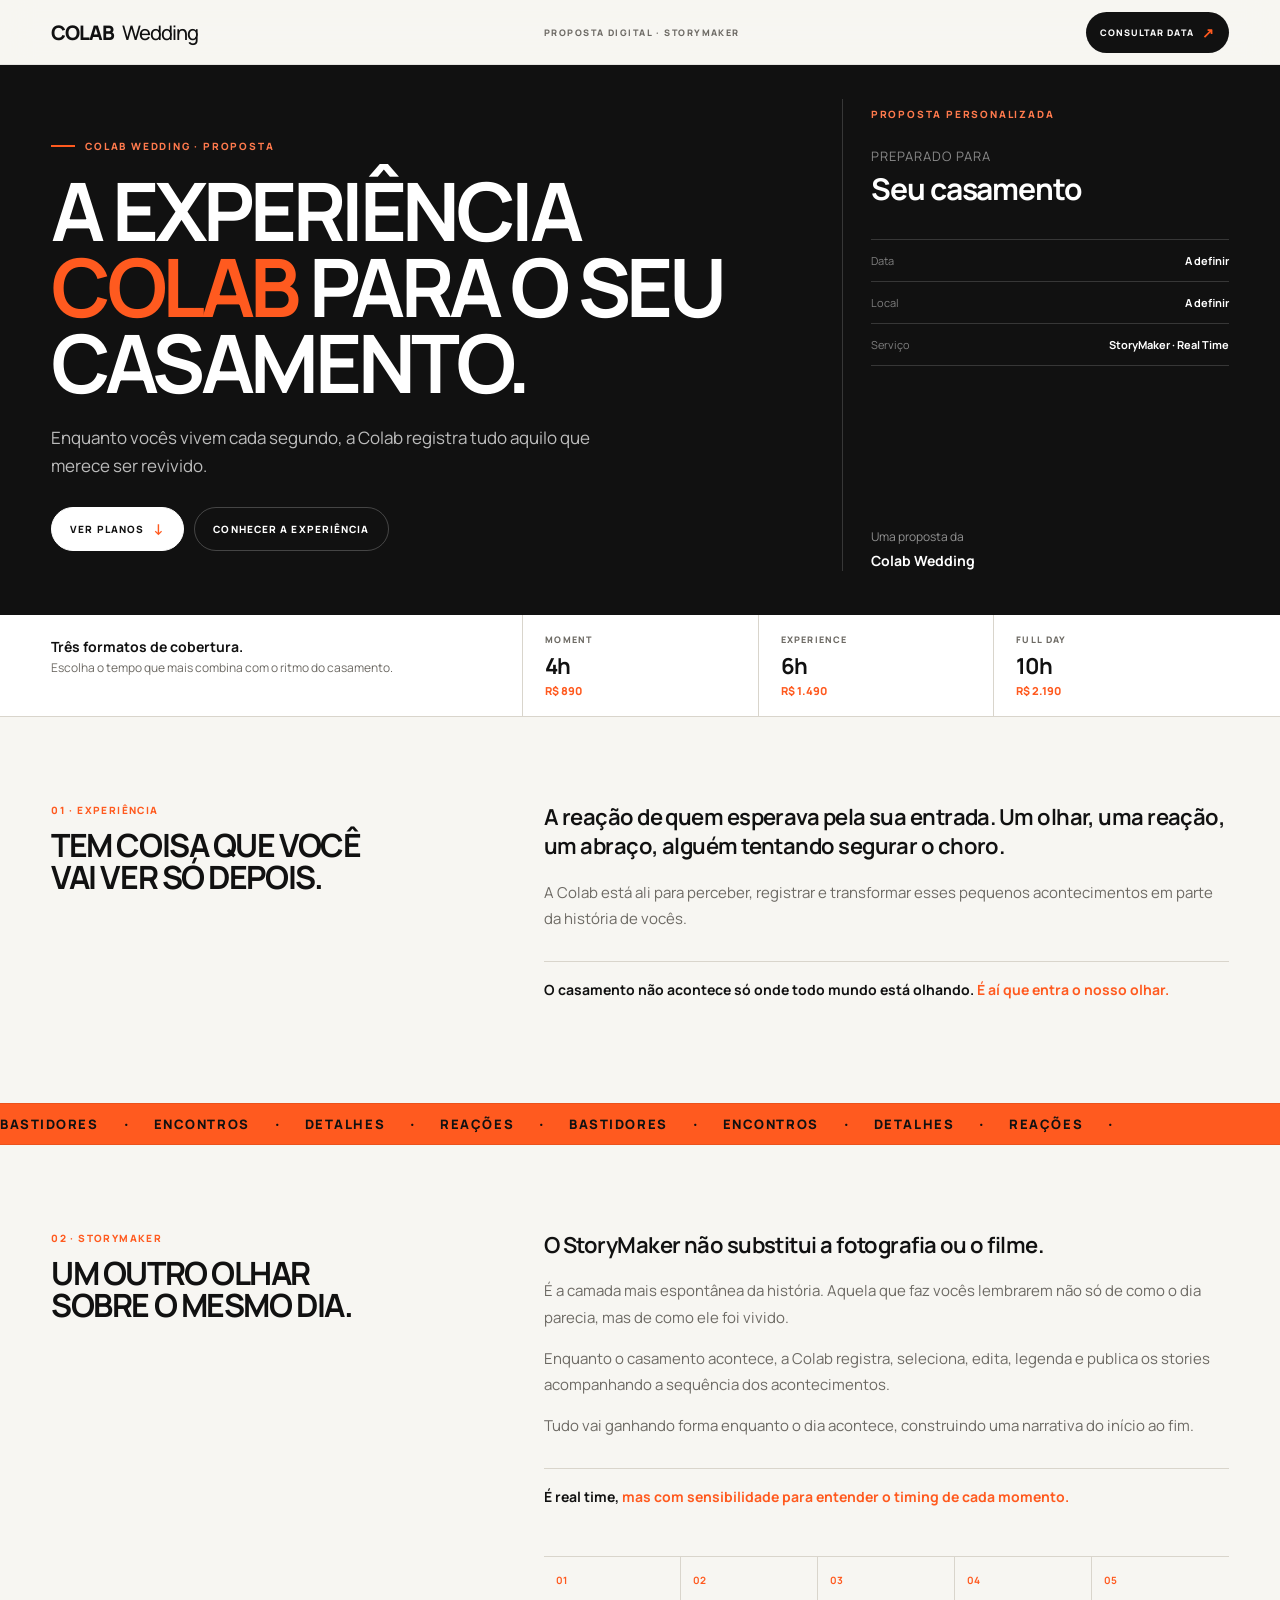
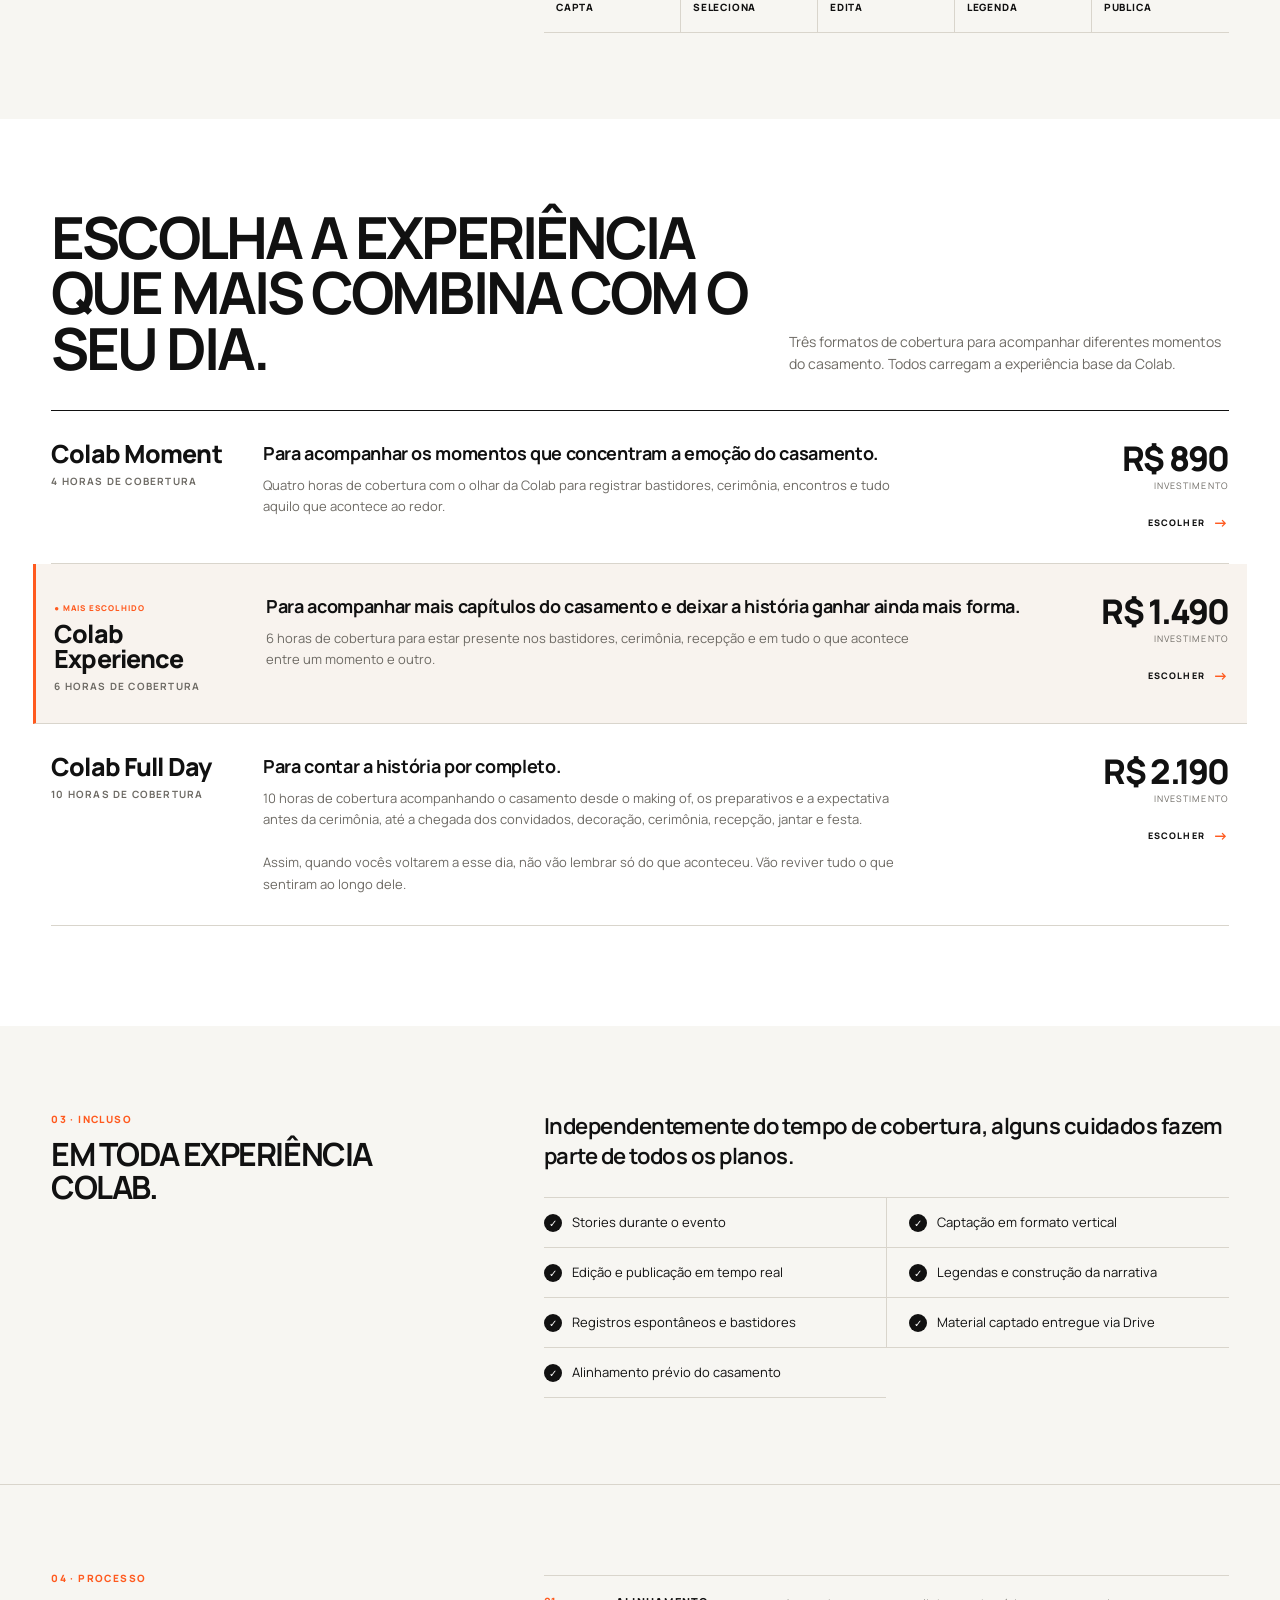
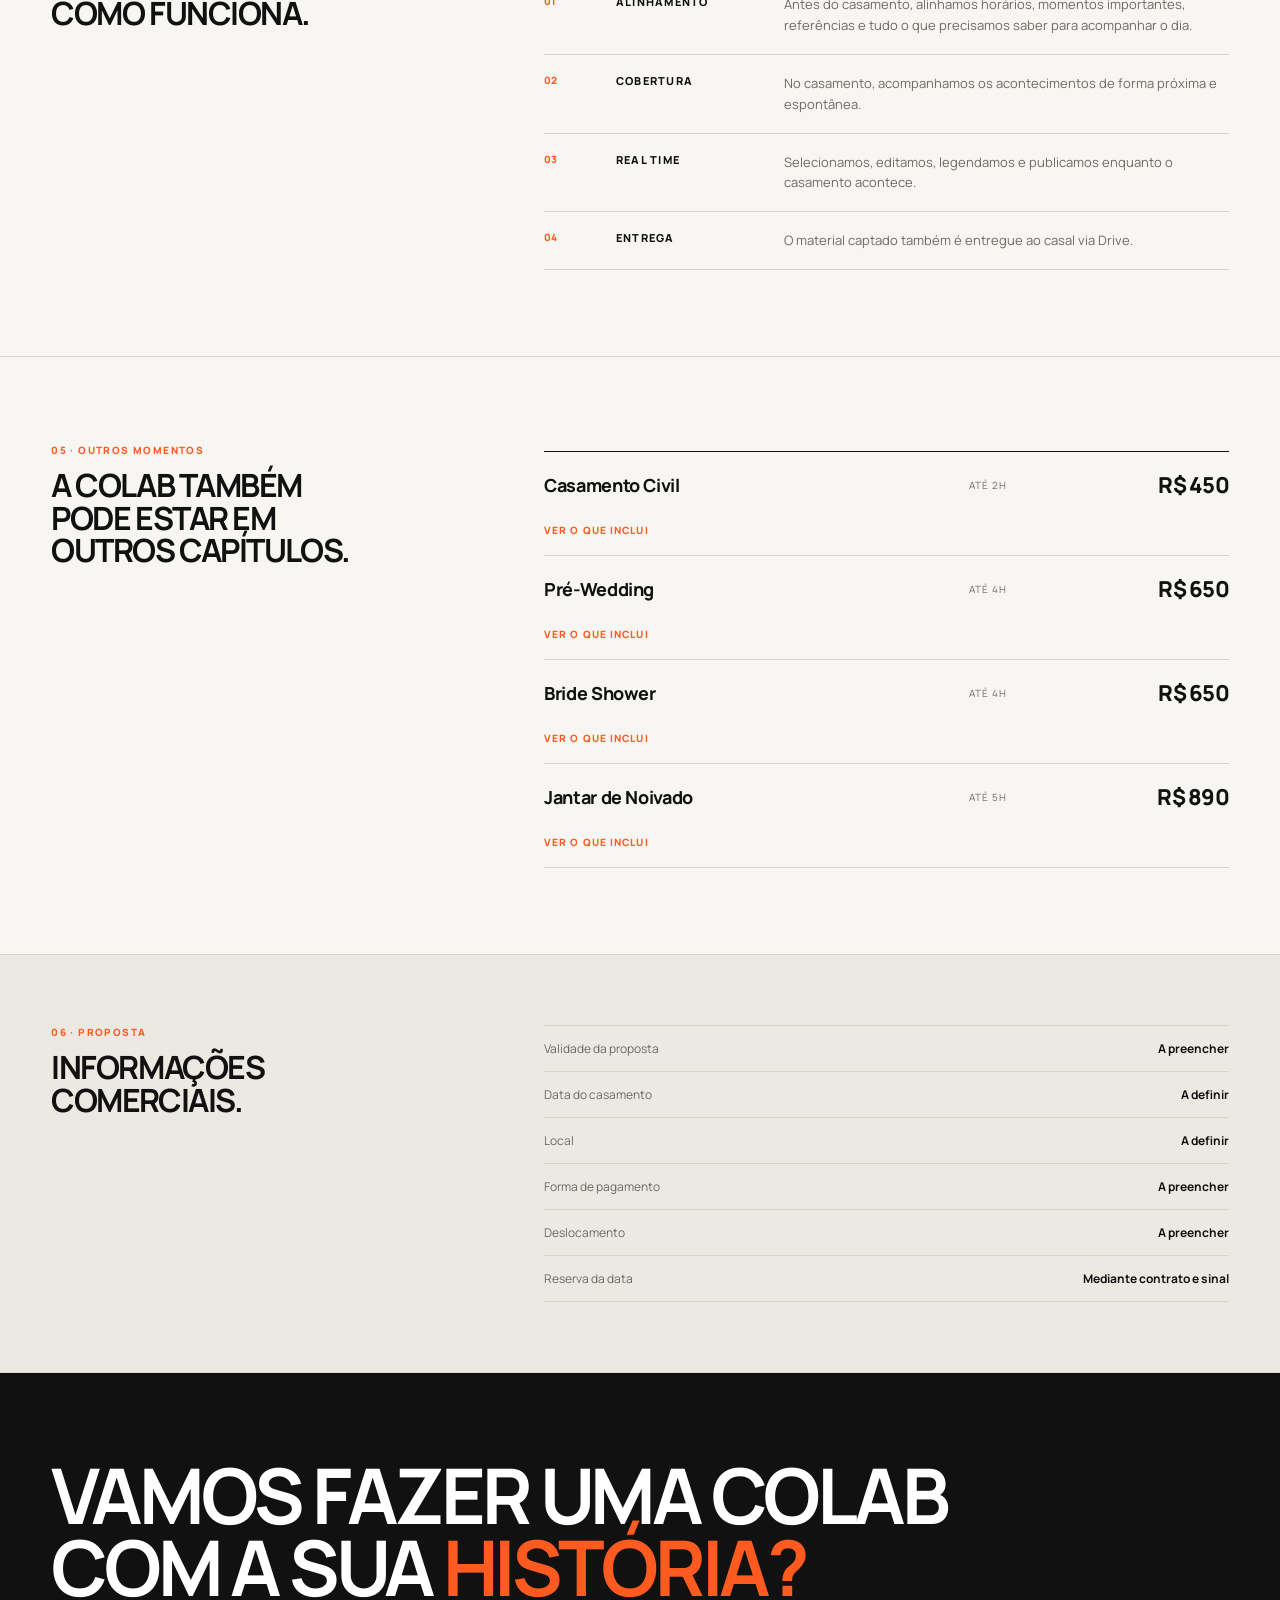
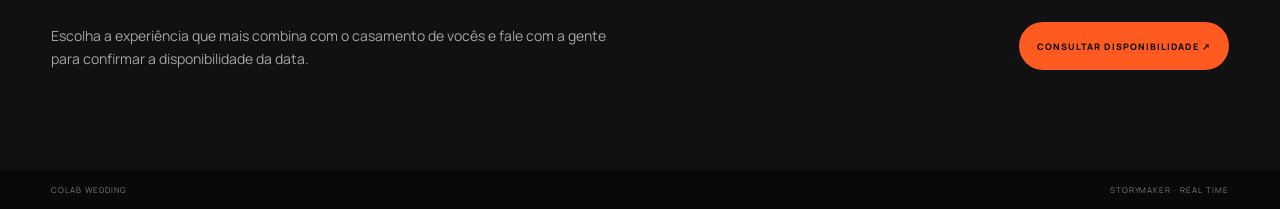
==== commit e3942bcf: "Create entirely new premium wedding proposal site" ====
--- a/wedding/index.html
+++ b/wedding/index.html
@@ -1,32 +1,661 @@
-<!doctype html><html lang="pt-BR"><head><meta charset="utf-8"><meta name="viewport" content="width=device-width,initial-scale=1,viewport-fit=cover"><meta name="theme-color" content="#f6f2ed"><title>Colab Wedding</title><meta name="description" content="StoryMaker para casamentos. Um olhar atento para o grande dia."><style>
-:root{--paper:#f6f2ed;--ink:#141210;--muted:#6f675f;--line:#d9cfc6;--orange:#ff5a1f;--serif:"Iowan Old Style","Baskerville","Times New Roman",serif;--sans:-apple-system,BlinkMacSystemFont,"Helvetica Neue",Arial,sans-serif}
-*{box-sizing:border-box}html{scroll-behavior:smooth;background:var(--paper)}body{margin:0;background:var(--paper);color:var(--ink);font-family:var(--sans);overflow-x:hidden}a{color:inherit;text-decoration:none}button{font:inherit}.wrap{width:min(1160px,calc(100% - 44px));margin:auto}.eyebrow{font-size:10px;letter-spacing:.16em;text-transform:uppercase;font-weight:700;color:var(--orange)}.serif{font-family:var(--serif);font-weight:400;letter-spacing:-.035em}
-header{position:sticky;top:0;z-index:20;background:rgba(246,242,237,.94);backdrop-filter:blur(15px);border-bottom:1px solid rgba(20,18,16,.07)}.nav{height:62px;display:flex;align-items:center;justify-content:space-between}.brand{font-size:20px;font-weight:800;letter-spacing:-.04em}.brand em{font-family:var(--serif);font-size:23px;font-weight:400;margin-left:4px}.hamb{width:38px;height:38px;border:0;background:transparent;display:grid;place-content:center;gap:5px}.hamb i{display:block;width:23px;height:1px;background:var(--ink)}
-.hero{padding:52px 0 42px;border-bottom:1px solid var(--line);position:relative;overflow:hidden}.hero .wrap{position:relative}.hero-mark{position:absolute;right:-44px;top:-12px;width:210px;height:210px;opacity:.78;pointer-events:none}.hero-mark:before,.hero-mark:after{content:"";position:absolute;border:1px solid rgba(255,90,31,.34);border-radius:50%}.hero-mark:before{width:170px;height:170px;right:0;top:0}.hero-mark:after{width:122px;height:122px;right:42px;top:44px;border-color:rgba(20,18,16,.12)}.hero-copy{position:relative;z-index:2;max-width:640px}.hero h1{font-family:var(--serif);font-weight:400;font-size:41px;line-height:.97;letter-spacing:-.045em;margin:18px 0 20px;max-width:530px}.hero p{font-size:16px;line-height:1.58;color:var(--muted);max-width:530px;margin:0}.hero-actions{display:flex;gap:18px;align-items:center;margin-top:28px;flex-wrap:wrap}.link-primary{font-size:11px;text-transform:uppercase;letter-spacing:.11em;font-weight:700;border-bottom:1px solid var(--ink);padding:0 0 5px}.link-primary b{color:var(--orange);margin-left:6px}.hero-note{margin-top:48px;display:flex;justify-content:space-between;gap:20px;padding-top:15px;border-top:1px solid var(--line);font-size:10px;text-transform:uppercase;letter-spacing:.12em;color:var(--muted)}.hero-note strong{color:var(--ink);font-weight:700}
-.section{padding:66px 0}.section-head{display:grid;gap:18px}.section h2{font-family:var(--serif);font-size:36px;line-height:.98;letter-spacing:-.035em;font-weight:400;margin:0;max-width:520px}.copy{font-size:15.5px;line-height:1.72;color:var(--muted);max-width:620px}.copy p{margin:0 0 16px}.pull{font-family:var(--serif);font-size:24px;line-height:1.2;margin-top:30px;padding-top:20px;border-top:1px solid var(--line);max-width:620px}.pull em{color:var(--orange);font-weight:400}
-.marquee{overflow:hidden;border-top:1px solid var(--line);border-bottom:1px solid var(--line);background:rgba(255,255,255,.18)}.marquee-track{width:max-content;display:flex;align-items:center;gap:22px;padding:12px 0;animation:mar 24s linear infinite}.marquee span{font-family:var(--serif);font-size:28px;white-space:nowrap}.marquee i{font-style:normal;color:var(--orange)}@keyframes mar{to{transform:translateX(-50%)}}
-.story{border-top:1px solid var(--line)}.story-quote{font-family:var(--serif);font-size:23px;line-height:1.24;color:var(--orange);margin-top:28px;max-width:500px;font-style:italic}.signature{margin-top:34px;padding:20px 0;border-top:1px solid var(--line);border-bottom:1px solid var(--line);display:flex;flex-direction:column;gap:3px;font-family:var(--serif);font-size:27px;line-height:1}.signature em{color:var(--orange);font-weight:400}
-.manifesto{padding:48px 0 74px}.manifesto p{font-family:var(--serif);font-size:42px;line-height:.92;letter-spacing:-.045em;margin:0;max-width:760px}.manifesto em{color:var(--orange);font-weight:400}
-.plans{padding:66px 0 76px;border-top:1px solid var(--line)}.plans-intro{display:grid;gap:16px;margin-bottom:28px}.plans-intro p{font-size:14px;line-height:1.6;color:var(--muted);margin:0}.plan-tabs{border-top:1px solid var(--line);margin-top:22px}.plan-tab{width:100%;border:0;border-bottom:1px solid var(--line);background:transparent;padding:17px 0;display:grid;grid-template-columns:1fr auto;gap:12px;text-align:left;cursor:pointer}.plan-tab .left{display:flex;gap:12px;align-items:center}.plan-tab .num{font-size:9px;color:var(--orange);font-weight:700;letter-spacing:.12em}.plan-tab .name{font-family:var(--serif);font-size:26px;line-height:1}.plan-tab .hours{font-size:9px;color:var(--muted);text-transform:uppercase;letter-spacing:.12em;margin-top:4px}.plan-tab .price{font-family:var(--serif);font-size:25px;align-self:center}.plan-tab.active{background:linear-gradient(90deg,rgba(255,90,31,.06),transparent 82%);padding-left:12px;padding-right:10px;border-left:2px solid var(--orange)}.plan-detail{padding:26px 0 0;min-height:250px}.plan-detail .tag{font-size:9px;color:var(--orange);text-transform:uppercase;letter-spacing:.14em;font-weight:700;margin-bottom:12px}.plan-detail h3{font-family:var(--serif);font-size:28px;font-weight:400;line-height:1.08;margin:0 0 14px;max-width:560px}.plan-detail p{font-size:14px;line-height:1.68;color:var(--muted);margin:0;max-width:650px}.choose{display:inline-flex;align-items:center;gap:8px;margin-top:22px;font-size:10px;text-transform:uppercase;letter-spacing:.12em;font-weight:700;border-bottom:1px solid var(--ink);padding-bottom:4px}.choose b{color:var(--orange)}
-.included{padding:0 0 74px}.included h2{font-size:33px}.included-list{margin-top:24px;border-top:1px solid var(--line);display:grid;grid-template-columns:1fr 1fr}.inc{padding:14px 0;border-bottom:1px solid var(--line);font-size:12px;line-height:1.35}.inc:nth-child(odd){padding-right:14px}.inc:nth-child(even){padding-left:14px;border-left:1px solid var(--line)}
-.extras{padding:66px 0 74px;border-top:1px solid var(--line)}.extras p.intro{font-size:14px;line-height:1.65;color:var(--muted);max-width:620px}.extra{border-top:1px solid var(--line)}.extra:last-child{border-bottom:1px solid var(--line)}.extra summary{list-style:none;display:grid;grid-template-columns:1fr auto;gap:10px;padding:17px 0;cursor:pointer}.extra summary::-webkit-details-marker{display:none}.extra-name{font-family:var(--serif);font-size:23px}.extra-meta{font-size:9px;color:var(--orange);text-transform:uppercase;letter-spacing:.11em;margin-top:5px}.extra-price{font-family:var(--serif);font-size:24px;align-self:center}.extra-body{font-size:13px;line-height:1.6;color:var(--muted);padding:0 0 18px;max-width:640px}
-.close{padding:72px 0 68px;border-top:1px solid var(--line)}.close h2{font-family:var(--serif);font-weight:400;font-size:36px;line-height:.98;letter-spacing:-.04em;margin:0;max-width:650px}.close h2 em{color:var(--orange);font-weight:400}.close a{display:inline-flex;margin-top:22px;font-size:10px;text-transform:uppercase;letter-spacing:.12em;font-weight:700;border-bottom:1px solid var(--ink);padding-bottom:4px}.close a b{color:var(--orange);margin-left:8px}footer{border-top:1px solid var(--line);padding:14px 0}.footer{display:flex;justify-content:space-between;gap:12px;font-size:8px;text-transform:uppercase;letter-spacing:.12em;color:var(--muted)}
-@media(min-width:780px){.wrap{width:min(1160px,calc(100% - 80px))}.hamb{display:none}.hero{padding:84px 0 58px}.hero h1{font-size:70px;max-width:730px}.hero-mark{width:340px;height:340px;right:0;top:18px}.hero-mark:before{width:290px;height:290px}.hero-mark:after{width:210px;height:210px;right:66px;top:62px}.section-head{grid-template-columns:.88fr 1.12fr;gap:80px}.section h2{font-size:54px}.manifesto p{font-size:74px}.plans-inner{display:grid;grid-template-columns:.8fr 1.2fr;gap:70px;align-items:start}.plans-intro{position:sticky;top:92px}.plans-intro h2{font-size:52px}.plans-right{min-width:0}.included .wrap{display:grid;grid-template-columns:.7fr 1.3fr;gap:70px}.included h2{font-size:48px}.extras .wrap{display:grid;grid-template-columns:.78fr 1.22fr;gap:70px}.close{padding:90px 0}.close h2{font-size:66px}.footer{font-size:9px}}
-</style></head><body>
-<header><div class="wrap nav"><a class="brand" href="#top">COLAB<em>Wedding</em></a><button class="hamb" aria-label="Menu"><i></i><i></i><i></i></button></div></header>
+<!doctype html>
+<html lang="pt-BR">
+<head>
+<meta charset="utf-8">
+<meta name="viewport" content="width=device-width,initial-scale=1,viewport-fit=cover">
+<meta name="theme-color" content="#0f0f0f">
+<title>Colab Wedding — Proposta</title>
+<meta name="description" content="Proposta digital Colab Wedding — StoryMaker para casamentos.">
+<link rel="preconnect" href="https://fonts.googleapis.com">
+<link rel="preconnect" href="https://fonts.gstatic.com" crossorigin>
+<link href="https://fonts.googleapis.com/css2?family=Manrope:wght@400;500;600;700;800&display=swap" rel="stylesheet">
+<style>
+:root{
+  --bg:#f7f6f2;
+  --ink:#111111;
+  --muted:#6d6a64;
+  --soft:#ece9e2;
+  --line:#d9d5cc;
+  --orange:#ff5a1f;
+  --white:#fff;
+  --radius:18px;
+  --max:1180px;
+  --gutter:clamp(20px,4vw,56px);
+  --font:"Manrope",-apple-system,BlinkMacSystemFont,"Helvetica Neue",Arial,sans-serif;
+}
+*{box-sizing:border-box}
+html{scroll-behavior:smooth;background:var(--bg)}
+body{margin:0;background:var(--bg);color:var(--ink);font-family:var(--font);overflow-x:hidden}
+a{color:inherit;text-decoration:none}
+button{font:inherit}
+.wrap{width:min(var(--max),calc(100% - 2*var(--gutter)));margin:auto}
+.smallcaps{font-size:10px;line-height:1;text-transform:uppercase;letter-spacing:.18em;font-weight:800}
+.muted{color:var(--muted)}
+.orange{color:var(--orange)}
+.reveal{opacity:0;transform:translateY(16px);transition:opacity .65s ease,transform .65s cubic-bezier(.2,.75,.2,1)}
+.reveal.show{opacity:1;transform:none}
+
+/* header */
+header{
+  position:sticky;top:0;z-index:80;background:rgba(247,246,242,.93);
+  backdrop-filter:blur(16px);border-bottom:1px solid rgba(17,17,17,.08)
+}
+.nav{height:64px;display:flex;align-items:center;justify-content:space-between;gap:20px}
+.brand{font-size:20px;font-weight:800;letter-spacing:-.05em}
+.brand span{font-weight:500;margin-left:5px}
+.nav-mid{font-size:9px;text-transform:uppercase;letter-spacing:.16em;color:var(--muted);font-weight:800}
+.nav-cta{
+  display:inline-flex;align-items:center;gap:8px;background:var(--ink);color:#fff;
+  padding:11px 14px;border-radius:999px;font-size:9px;text-transform:uppercase;
+  letter-spacing:.12em;font-weight:800
+}
+.nav-cta i{font-style:normal;color:var(--orange);font-size:14px}
+
+/* hero */
+.hero{background:var(--ink);color:#fff;padding:34px 0 44px}
+.hero-grid{
+  display:grid;grid-template-columns:minmax(0,1.3fr) minmax(310px,.7fr);
+  gap:72px;align-items:stretch
+}
+.hero-main{padding:42px 0 20px}
+.hero-kicker{display:flex;align-items:center;gap:10px;color:#ff7a4d}
+.hero-kicker:before{content:"";width:24px;height:2px;background:var(--orange)}
+.hero h1{
+  font-size:clamp(48px,6.3vw,86px);line-height:.94;letter-spacing:-.055em;
+  margin:22px 0 24px;max-width:820px;font-weight:700
+}
+.hero h1 em{font-style:normal;color:var(--orange)}
+.hero-copy{font-size:17px;line-height:1.6;color:rgba(255,255,255,.72);max-width:600px;margin:0}
+.hero-actions{display:flex;gap:10px;flex-wrap:wrap;margin-top:28px}
+.btn{
+  display:inline-flex;align-items:center;justify-content:center;gap:9px;min-height:44px;
+  padding:0 18px;border-radius:999px;font-size:10px;letter-spacing:.11em;
+  text-transform:uppercase;font-weight:800;border:1px solid rgba(255,255,255,.22)
+}
+.btn.primary{background:#fff;color:var(--ink);border-color:#fff}
+.btn.primary b{color:var(--orange);font-size:15px}
+.btn.ghost{color:#fff}
+.hero-panel{
+  border-left:1px solid rgba(255,255,255,.16);
+  padding-left:28px;display:flex;flex-direction:column;justify-content:space-between
+}
+.proposal-head{padding-top:10px}
+.proposal-id{color:#ff7a4d;margin-bottom:28px}
+.proposal-person{
+  font-size:13px;text-transform:uppercase;letter-spacing:.08em;
+  color:rgba(255,255,255,.5);margin-bottom:8px
+}
+.proposal-name{
+  font-size:30px;font-weight:700;letter-spacing:-.035em;line-height:1.05;
+  min-height:34px
+}
+.meta-list{margin-top:32px;border-top:1px solid rgba(255,255,255,.16)}
+.meta-row{
+  display:flex;justify-content:space-between;gap:18px;padding:13px 0;
+  border-bottom:1px solid rgba(255,255,255,.16);font-size:11px
+}
+.meta-row span:first-child{color:rgba(255,255,255,.46)}
+.meta-row span:last-child{text-align:right;font-weight:700}
+.hero-sign{
+  margin-top:34px;font-size:12px;line-height:1.5;color:rgba(255,255,255,.54)
+}
+.hero-sign strong{display:block;color:#fff;font-size:14px;margin-top:4px}
+
+/* quick summary */
+.quick{background:#fff;border-bottom:1px solid var(--line)}
+.quick-grid{
+  display:grid;grid-template-columns:1.1fr repeat(3,.55fr);align-items:stretch
+}
+.quick-intro{padding:22px 24px 22px 0}
+.quick-intro strong{display:block;font-size:14px}
+.quick-intro span{display:block;font-size:12px;color:var(--muted);margin-top:3px}
+.quick-item{border-left:1px solid var(--line);padding:18px 22px}
+.quick-item small{display:block;font-size:9px;text-transform:uppercase;letter-spacing:.13em;color:var(--muted);font-weight:800}
+.quick-item b{display:block;font-size:22px;letter-spacing:-.04em;margin-top:5px}
+.quick-item em{display:block;font-style:normal;font-size:11px;color:var(--orange);font-weight:800;margin-top:2px}
+
+/* sections */
+.section{padding:86px 0}
+.section + .section{border-top:1px solid var(--line)}
+.section-grid{display:grid;grid-template-columns:.75fr 1.25fr;gap:82px;align-items:start}
+.section-label{position:sticky;top:96px}
+.section-nr{font-size:10px;letter-spacing:.14em;color:var(--orange);font-weight:800}
+.section-label h2{
+  font-size:32px;line-height:1.02;letter-spacing:-.045em;margin:12px 0 0;
+  max-width:330px
+}
+.section-body{max-width:700px}
+.lead{font-size:22px;line-height:1.35;letter-spacing:-.025em;margin:0 0 18px;font-weight:650}
+.body{font-size:15px;line-height:1.75;color:var(--muted)}
+.body p{margin:0 0 15px}
+.brand-line{
+  margin-top:28px;padding:18px 0;border-top:1px solid var(--line);
+  font-size:14px;font-weight:700
+}
+.brand-line span{color:var(--orange)}
+
+/* motion band */
+.band{
+  overflow:hidden;background:var(--orange);color:var(--ink);
+  border-top:1px solid rgba(0,0,0,.08);border-bottom:1px solid rgba(0,0,0,.08)
+}
+.band-track{
+  width:max-content;display:flex;align-items:center;gap:24px;padding:11px 0;
+  animation:band 20s linear infinite
+}
+.band span{font-size:13px;text-transform:uppercase;letter-spacing:.12em;font-weight:800;white-space:nowrap}
+.band i{font-style:normal;font-size:10px}
+@keyframes band{to{transform:translateX(-50%)}}
+
+/* storymaker process */
+.process{
+  margin-top:32px;display:grid;grid-template-columns:repeat(5,1fr);
+  border-top:1px solid var(--line);border-bottom:1px solid var(--line)
+}
+.process-step{padding:16px 12px;border-right:1px solid var(--line)}
+.process-step:last-child{border-right:0}
+.process-step b{display:block;font-size:10px;color:var(--orange);margin-bottom:7px}
+.process-step span{font-size:10px;text-transform:uppercase;letter-spacing:.08em;font-weight:800}
+
+/* plans */
+.plans{padding:90px 0 100px;background:#fff}
+.plans-head{
+  display:flex;justify-content:space-between;gap:36px;align-items:end;margin-bottom:34px
+}
+.plans-head h2{
+  font-size:clamp(34px,4.6vw,58px);line-height:.96;letter-spacing:-.05em;
+  margin:0;max-width:700px
+}
+.plans-head p{font-size:14px;line-height:1.6;color:var(--muted);max-width:440px;margin:0}
+.plan-list{border-top:1px solid var(--ink)}
+.plan{
+  position:relative;display:grid;grid-template-columns:180px minmax(0,1fr) 170px;
+  gap:32px;padding:30px 0;border-bottom:1px solid var(--line);align-items:start
+}
+.plan.featured{
+  margin-inline:-18px;padding-inline:18px;background:#f8f3ee;
+  border-left:3px solid var(--orange)
+}
+.plan-badge{
+  display:inline-flex;align-items:center;gap:7px;font-size:8px;text-transform:uppercase;
+  letter-spacing:.13em;color:var(--orange);font-weight:800;margin-bottom:8px
+}
+.plan-name{font-size:25px;line-height:1;letter-spacing:-.035em;font-weight:800}
+.plan-hours{font-size:10px;text-transform:uppercase;letter-spacing:.12em;color:var(--muted);margin-top:8px;font-weight:700}
+.plan-copy strong{display:block;font-size:18px;line-height:1.35;letter-spacing:-.02em;margin-bottom:10px}
+.plan-copy p{font-size:13px;line-height:1.65;color:var(--muted);margin:0;max-width:650px}
+.plan-side{text-align:right}
+.plan-price{font-size:34px;line-height:1;letter-spacing:-.05em;font-weight:800}
+.plan-side small{display:block;font-size:9px;text-transform:uppercase;letter-spacing:.12em;color:var(--muted);margin-top:4px}
+.plan-btn{
+  display:inline-flex;align-items:center;gap:8px;margin-top:20px;font-size:9px;
+  text-transform:uppercase;letter-spacing:.12em;font-weight:800
+}
+.plan-btn b{color:var(--orange);font-size:15px}
+
+/* included */
+.included-grid{display:grid;grid-template-columns:1fr 1fr;border-top:1px solid var(--line);margin-top:26px}
+.included-item{
+  padding:15px 0;border-bottom:1px solid var(--line);display:flex;gap:10px;align-items:flex-start;
+  font-size:13px;line-height:1.45
+}
+.included-item:nth-child(odd){padding-right:22px}
+.included-item:nth-child(even){padding-left:22px;border-left:1px solid var(--line)}
+.check{
+  width:18px;height:18px;border-radius:50%;background:var(--ink);color:#fff;display:grid;
+  place-items:center;font-size:10px;flex:0 0 18px;margin-top:1px
+}
+
+/* how */
+.timeline{margin-top:4px}
+.time-row{
+  display:grid;grid-template-columns:54px 150px 1fr;gap:18px;padding:18px 0;border-top:1px solid var(--line)
+}
+.time-row:last-child{border-bottom:1px solid var(--line)}
+.time-nr{font-size:10px;color:var(--orange);font-weight:800}
+.time-title{font-size:11px;text-transform:uppercase;letter-spacing:.11em;font-weight:800}
+.time-copy{font-size:13px;line-height:1.6;color:var(--muted)}
+
+/* extras */
+.extras-list{border-top:1px solid var(--ink);margin-top:8px}
+.extra{
+  display:grid;grid-template-columns:1fr 120px 120px;gap:20px;
+  align-items:center;padding:18px 0;border-bottom:1px solid var(--line)
+}
+.extra-name{font-size:18px;font-weight:750;letter-spacing:-.02em}
+.extra-hours{font-size:10px;text-transform:uppercase;letter-spacing:.1em;color:var(--muted)}
+.extra-price{font-size:22px;font-weight:800;text-align:right;letter-spacing:-.035em}
+.extra details{grid-column:1/-1;margin-top:3px}
+.extra summary{
+  list-style:none;cursor:pointer;font-size:10px;text-transform:uppercase;letter-spacing:.11em;
+  color:var(--orange);font-weight:800
+}
+.extra summary::-webkit-details-marker{display:none}
+.extra-body{font-size:12px;line-height:1.6;color:var(--muted);padding-top:10px;max-width:700px}
+
+/* terms */
+.terms{background:var(--soft);border-top:1px solid var(--line);border-bottom:1px solid var(--line)}
+.terms-box{display:grid;grid-template-columns:.75fr 1.25fr;gap:82px;padding:70px 0}
+.term-list{border-top:1px solid var(--line)}
+.term-row{
+  display:flex;justify-content:space-between;gap:26px;padding:14px 0;
+  border-bottom:1px solid var(--line);font-size:12px
+}
+.term-row span:first-child{color:var(--muted)}
+.term-row span:last-child{text-align:right;font-weight:700}
+
+/* final */
+.final{background:var(--ink);color:#fff;padding:86px 0 100px}
+.final-grid{display:grid;grid-template-columns:1fr auto;gap:50px;align-items:end}
+.final h2{
+  font-size:clamp(44px,6vw,78px);line-height:.94;letter-spacing:-.055em;
+  margin:0;max-width:900px
+}
+.final h2 span{color:var(--orange)}
+.final p{font-size:14px;line-height:1.6;color:rgba(255,255,255,.62);max-width:560px;margin:22px 0 0}
+.final-btn{
+  display:inline-flex;align-items:center;gap:10px;background:var(--orange);color:var(--ink);
+  min-height:48px;padding:0 18px;border-radius:999px;font-size:9px;text-transform:uppercase;
+  letter-spacing:.12em;font-weight:900;white-space:nowrap
+}
+footer{background:#090909;color:rgba(255,255,255,.46);padding:14px 0}
+.footer{display:flex;justify-content:space-between;gap:18px;font-size:8px;text-transform:uppercase;letter-spacing:.12em}
+
+/* sticky mobile CTA */
+.mobile-cta{
+  display:none;position:fixed;left:14px;right:14px;bottom:calc(12px + env(safe-area-inset-bottom));
+  z-index:90;background:var(--ink);color:#fff;border:1px solid rgba(255,255,255,.09);
+  border-radius:999px;min-height:52px;padding:0 16px;align-items:center;justify-content:space-between;
+  box-shadow:0 12px 34px rgba(0,0,0,.26)
+}
+.mobile-cta span{font-size:10px;text-transform:uppercase;letter-spacing:.1em;font-weight:800}
+.mobile-cta b{color:var(--orange);font-size:17px}
+
+/* mobile */
+@media(max-width:820px){
+  :root{--gutter:20px}
+  .nav{height:58px}
+  .brand{font-size:18px}
+  .brand span{font-size:18px}
+  .nav-mid,.nav-cta{display:none}
+  .hero{padding:20px 0 30px}
+  .hero-grid{grid-template-columns:1fr;gap:34px}
+  .hero-main{padding:22px 0 0}
+  .hero h1{font-size:39px;line-height:.98;margin:18px 0 20px;max-width:96%}
+  .hero-copy{font-size:14.5px;line-height:1.62;max-width:94%}
+  .hero-actions{margin-top:24px}
+  .btn{min-height:42px;padding:0 15px;font-size:9px}
+  .hero-panel{
+    border-left:0;border-top:1px solid rgba(255,255,255,.16);
+    padding:23px 0 0
+  }
+  .proposal-id{margin-bottom:20px}
+  .proposal-name{font-size:26px}
+  .meta-list{margin-top:24px}
+  .hero-sign{display:none}
+
+  .quick-grid{grid-template-columns:1fr 1fr}
+  .quick-intro{grid-column:1/-1;padding:16px 0;border-bottom:1px solid var(--line)}
+  .quick-item{padding:14px 12px;border-left:0;border-right:1px solid var(--line)}
+  .quick-item:nth-child(3){border-right:0}
+  .quick-item:last-child{grid-column:1/-1;border-top:1px solid var(--line);border-right:0}
+  .quick-item b{font-size:20px}
+
+  .section{padding:62px 0}
+  .section-grid{grid-template-columns:1fr;gap:26px}
+  .section-label{position:static}
+  .section-label h2{font-size:29px;max-width:100%}
+  .lead{font-size:19px}
+  .body{font-size:14px}
+  .brand-line{font-size:13px}
+  .band-track{gap:18px;padding:10px 0}
+  .band span{font-size:11px}
+  .process{grid-template-columns:1fr}
+  .process-step{display:grid;grid-template-columns:36px 1fr;gap:8px;border-right:0;border-bottom:1px solid var(--line);padding:12px 0}
+  .process-step:last-child{border-bottom:0}
+  .process-step b{margin:0}
+  
+  .plans{padding:66px 0 78px}
+  .plans-head{display:block;margin-bottom:26px}
+  .plans-head h2{font-size:34px}
+  .plans-head p{font-size:13px;margin-top:14px}
+  .plan{grid-template-columns:1fr auto;gap:20px 14px;padding:24px 0}
+  .plan.featured{margin-inline:-20px;padding-inline:20px}
+  .plan-copy{grid-column:1/-1;grid-row:2}
+  .plan-side{grid-column:2;grid-row:1;text-align:right}
+  .plan-name{font-size:23px}
+  .plan-price{font-size:29px}
+  .plan-copy strong{font-size:17px}
+  .plan-copy p{font-size:12.8px}
+  .plan-btn{margin-top:14px}
+
+  .included-grid{grid-template-columns:1fr}
+  .included-item:nth-child(odd),.included-item:nth-child(even){padding:13px 0;border-left:0}
+
+  .time-row{grid-template-columns:34px 1fr;gap:8px 12px}
+  .time-title{grid-column:2}
+  .time-copy{grid-column:2}
+
+  .extra{grid-template-columns:1fr auto;gap:8px 14px}
+  .extra-hours{grid-column:1;grid-row:2}
+  .extra-price{grid-column:2;grid-row:1/3;align-self:center}
+  .extra details{grid-column:1/-1}
+
+  .terms-box{grid-template-columns:1fr;gap:26px;padding:58px 0}
+  .final{padding:68px 0 92px}
+  .final-grid{grid-template-columns:1fr;gap:28px}
+  .final h2{font-size:39px}
+  .final-btn{width:max-content}
+  .mobile-cta{display:flex}
+  footer{padding-bottom:82px}
+}
+@media(max-width:380px){
+  .hero h1{font-size:36px}
+  .plan{grid-template-columns:1fr}
+  .plan-side{grid-column:1;grid-row:auto;text-align:left}
+  .plan-copy{grid-column:1;grid-row:auto}
+}
+@media(prefers-reduced-motion:reduce){
+  *{scroll-behavior:auto!important;animation:none!important;transition:none!important}
+  .reveal{opacity:1!important;transform:none!important}
+}
+</style>
+</head>
+<body>
+
+<header>
+  <div class="wrap nav">
+    <a class="brand" href="#top">COLAB <span>Wedding</span></a>
+    <div class="nav-mid">Proposta digital · StoryMaker</div>
+    <a class="nav-cta" href="#contato">Consultar data <i>↗</i></a>
+  </div>
+</header>
+
 <main id="top">
-<section class="hero"><div class="wrap"><div class="hero-mark"></div><div class="hero-copy"><div class="eyebrow">StoryMaker para casamentos</div><h1>UM OLHAR ATENTO PARA O GRANDE DIA.</h1><p>Enquanto vocês vivem cada segundo, a Colab registra tudo aquilo que merece ser revivido.</p><div class="hero-actions"><a class="link-primary" href="#experiencia">Conhecer a experiência <b>↘</b></a><a class="link-primary" href="#planos">Ver os planos</a></div></div><div class="hero-note"><strong>Você vive.</strong><span>A gente não deixa passar.</span></div></div></section>
-<section class="section" id="experiencia"><div class="wrap section-head"><h2>TEM COISA QUE VOCÊ VAI VER SÓ DEPOIS.</h2><div><div class="copy"><p>A reação de quem esperava pela sua entrada. Um olhar, uma reação, um abraço, alguém tentando segurar o choro.</p><p>A Colab está ali para perceber, registrar e transformar esses pequenos acontecimentos em parte da história de vocês.</p></div><div class="pull">O casamento não acontece só onde todo mundo está olhando.</div></div></div></section>
-<div class="marquee"><div class="marquee-track"><span>Bastidores</span><i>•</i><span>Encontros</span><i>•</i><span>Detalhes</span><i>•</i><span>Reações</span><i>•</i><span>Bastidores</span><i>•</i><span>Encontros</span><i>•</i><span>Detalhes</span><i>•</i><span>Reações</span><i>•</i></div></div>
-<section class="section"><div class="wrap section-head"><h2>ONDE A HISTÓRIA ACONTECE</h2><div><div class="copy"><p>A Colab registra o casamento de dentro da experiência, com um olhar próximo e espontâneo.</p><p>O conteúdo vai sendo criado enquanto a história acontece.</p><p>Dos bastidores aos encontros, dos detalhes às reações, acompanhamos o que faz aquele dia ser só de vocês.</p></div><div class="pull">De dentro da experiência. <em>Perto o suficiente para perceber.</em></div></div></div></section>
-<section class="section story" id="storymaker"><div class="wrap section-head"><div><div class="eyebrow" style="margin-bottom:16px">StoryMaker</div><h2>UM OUTRO OLHAR SOBRE O MESMO DIA</h2><div class="story-quote">É real time, mas com sensibilidade para entender o timing de cada momento.</div></div><div class="copy"><p>O StoryMaker não substitui a fotografia ou o filme.</p><p>É a camada mais espontânea da história. Aquela que faz vocês lembrarem não só de como o dia parecia, mas de como ele foi vivido.</p><p>Enquanto o casamento acontece, a Colab registra, seleciona, edita, legenda e publica os stories acompanhando a sequência dos acontecimentos.</p><p>Tudo vai ganhando forma enquanto o dia acontece, construindo uma narrativa do início ao fim.</p><div class="signature"><span>A história já está sendo contada</span><em>enquanto vocês vivem.</em></div></div></div></section>
-<section class="manifesto"><div class="wrap"><p>VOCÊ VIVE.<br>A GENTE NÃO <em>DEIXA PASSAR.</em></p></div></section>
-<section class="plans" id="planos"><div class="wrap plans-inner"><div class="plans-intro"><div class="eyebrow">Coberturas</div><h2 class="serif" style="font-size:38px;line-height:.98;margin:14px 0 16px">TRÊS FORMAS DE VIVER ESSA EXPERIÊNCIA</h2><p>Cada casamento tem um ritmo. Por isso, criamos três formatos de cobertura para acompanhar diferentes momentos do dia.</p></div><div class="plans-right"><div class="plan-tabs"><button class="plan-tab" data-plan="moment"><div class="left"><span class="num">01</span><div><div class="name">Colab Moment</div><div class="hours">4 horas</div></div></div><div class="price">R$ 890</div></button><button class="plan-tab active" data-plan="experience"><div class="left"><span class="num">02</span><div><div class="name">Colab Experience</div><div class="hours">6 horas</div></div></div><div class="price">R$ 1.490</div></button><button class="plan-tab" data-plan="full"><div class="left"><span class="num">03</span><div><div class="name">Colab Full Day</div><div class="hours">10 horas</div></div></div><div class="price">R$ 2.190</div></button></div><div class="plan-detail" id="plan-detail"></div></div></div></section>
-<section class="included"><div class="wrap"><div><div class="eyebrow">Em todos os planos</div><h2 class="serif" style="margin:14px 0 10px">EM TODA EXPERIÊNCIA COLAB</h2><p style="font-size:14px;line-height:1.65;color:var(--muted);max-width:430px">Independentemente do tempo de cobertura, alguns cuidados fazem parte de todos os planos.</p></div><div class="included-list"><div class="inc">Stories durante o evento</div><div class="inc">Captação em formato vertical</div><div class="inc">Edição e publicação em tempo real</div><div class="inc">Legendas e construção da narrativa</div><div class="inc">Registros espontâneos e bastidores</div><div class="inc">Material captado entregue via Drive</div><div class="inc">Alinhamento prévio do casamento</div></div></div></section>
-<section class="extras" id="outros"><div class="wrap"><div><div class="eyebrow">Outros momentos</div><h2 class="serif" style="margin:14px 0 16px">TEM MUITA HISTÓRIA ANTES DO “SIM”.</h2><p class="intro">E ela também merece ser registrada. Civil, pré-wedding, Bride Shower e jantar de noivado também podem ter a experiência Colab.</p></div><div><details class="extra"><summary><div><div class="extra-name">Casamento Civil</div><div class="extra-meta">Até 2 horas</div></div><div class="extra-price">R$ 450</div></summary><div class="extra-body">Para registrar a cerimônia civil e os momentos que acontecem ao redor dela. Stories durante o evento · 1 Reel editado · Material captado via Drive.</div></details><details class="extra"><summary><div><div class="extra-name">Pré-Wedding</div><div class="extra-meta">Até 4 horas</div></div><div class="extra-price">R$ 650</div></summary><div class="extra-body">Bastidores, preparação e tudo o que acontece durante essa experiência antes do casamento. Stories e conteúdo vertical · 1 Reel editado · Registros espontâneos · Material captado via Drive.</div></details><details class="extra"><summary><div><div class="extra-name">Bride Shower</div><div class="extra-meta">Até 4 horas</div></div><div class="extra-price">R$ 650</div></summary><div class="extra-body">Para acompanhar encontros como chá de panela, lingerie, despedida ou aquele momento especial com as pessoas que fazem parte dessa fase. Stories durante o evento · 2 Reels editados · Registros espontâneos e trends · Material captado via Drive.</div></details><details class="extra"><summary><div><div class="extra-name">Jantar de Noivado</div><div class="extra-meta">Até 5 horas</div></div><div class="extra-price">R$ 890</div></summary><div class="extra-body">Dos preparativos aos brindes, discursos e encontros que marcam o início dessa história. Stories durante o evento · 2 Reels editados · Registros espontâneos · Material captado via Drive.</div></details></div></div></section>
-<section class="close"><div class="wrap"><h2>VAMOS FAZER UMA COLAB COM A SUA <em>HISTÓRIA?</em></h2><a href="https://wa.me/5549991070654?text=Oi%21%20Quero%20conversar%20sobre%20a%20Colab%20Wedding." target="_blank" rel="noopener">Falar com a Colab <b>→</b></a></div></section>
-</main><footer><div class="wrap footer"><span>Colab Wedding</span><span>StoryMaker · Real Time</span></div></footer>
+
+<section class="hero">
+  <div class="wrap hero-grid">
+    <div class="hero-main reveal">
+      <div class="hero-kicker smallcaps">Colab Wedding · Proposta</div>
+      <h1>A EXPERIÊNCIA <em>COLAB</em> PARA O SEU CASAMENTO.</h1>
+      <p class="hero-copy">Enquanto vocês vivem cada segundo, a Colab registra tudo aquilo que merece ser revivido.</p>
+      <div class="hero-actions">
+        <a class="btn primary" href="#planos">Ver planos <b>↓</b></a>
+        <a class="btn ghost" href="#experiencia">Conhecer a experiência</a>
+      </div>
+    </div>
+
+    <aside class="hero-panel reveal" aria-label="Dados da proposta">
+      <div class="proposal-head">
+        <div class="proposal-id smallcaps">Proposta personalizada</div>
+        <div class="proposal-person">Preparado para</div>
+        <div class="proposal-name" data-proposal-name>Seu casamento</div>
+        <div class="meta-list">
+          <div class="meta-row"><span>Data</span><span data-proposal-date>A definir</span></div>
+          <div class="meta-row"><span>Local</span><span data-proposal-location>A definir</span></div>
+          <div class="meta-row"><span>Serviço</span><span>StoryMaker · Real Time</span></div>
+        </div>
+      </div>
+      <div class="hero-sign">Uma proposta da <strong>Colab Wedding</strong></div>
+    </aside>
+  </div>
+</section>
+
+<section class="quick">
+  <div class="wrap quick-grid">
+    <div class="quick-intro">
+      <strong>Três formatos de cobertura.</strong>
+      <span>Escolha o tempo que mais combina com o ritmo do casamento.</span>
+    </div>
+    <div class="quick-item"><small>Moment</small><b>4h</b><em>R$ 890</em></div>
+    <div class="quick-item"><small>Experience</small><b>6h</b><em>R$ 1.490</em></div>
+    <div class="quick-item"><small>Full Day</small><b>10h</b><em>R$ 2.190</em></div>
+  </div>
+</section>
+
+<section class="section" id="experiencia">
+  <div class="wrap section-grid">
+    <div class="section-label reveal">
+      <div class="section-nr">01 · EXPERIÊNCIA</div>
+      <h2>TEM COISA QUE VOCÊ VAI VER SÓ DEPOIS.</h2>
+    </div>
+    <div class="section-body reveal">
+      <p class="lead">A reação de quem esperava pela sua entrada. Um olhar, uma reação, um abraço, alguém tentando segurar o choro.</p>
+      <div class="body">
+        <p>A Colab está ali para perceber, registrar e transformar esses pequenos acontecimentos em parte da história de vocês.</p>
+      </div>
+      <div class="brand-line">O casamento não acontece só onde todo mundo está olhando. <span>É aí que entra o nosso olhar.</span></div>
+    </div>
+  </div>
+</section>
+
+<div class="band" aria-hidden="true">
+  <div class="band-track">
+    <span>Bastidores</span><i>•</i><span>Encontros</span><i>•</i><span>Detalhes</span><i>•</i><span>Reações</span><i>•</i>
+    <span>Bastidores</span><i>•</i><span>Encontros</span><i>•</i><span>Detalhes</span><i>•</i><span>Reações</span><i>•</i>
+  </div>
+</div>
+
+<section class="section" id="storymaker">
+  <div class="wrap section-grid">
+    <div class="section-label reveal">
+      <div class="section-nr">02 · STORYMAKER</div>
+      <h2>UM OUTRO OLHAR SOBRE O MESMO DIA.</h2>
+    </div>
+    <div class="section-body reveal">
+      <p class="lead">O StoryMaker não substitui a fotografia ou o filme.</p>
+      <div class="body">
+        <p>É a camada mais espontânea da história. Aquela que faz vocês lembrarem não só de como o dia parecia, mas de como ele foi vivido.</p>
+        <p>Enquanto o casamento acontece, a Colab registra, seleciona, edita, legenda e publica os stories acompanhando a sequência dos acontecimentos.</p>
+        <p>Tudo vai ganhando forma enquanto o dia acontece, construindo uma narrativa do início ao fim.</p>
+      </div>
+      <div class="brand-line">É real time, <span>mas com sensibilidade para entender o timing de cada momento.</span></div>
+      <div class="process" aria-label="Processo StoryMaker">
+        <div class="process-step"><b>01</b><span>Capta</span></div>
+        <div class="process-step"><b>02</b><span>Seleciona</span></div>
+        <div class="process-step"><b>03</b><span>Edita</span></div>
+        <div class="process-step"><b>04</b><span>Legenda</span></div>
+        <div class="process-step"><b>05</b><span>Publica</span></div>
+      </div>
+    </div>
+  </div>
+</section>
+
+<section class="plans" id="planos">
+  <div class="wrap">
+    <div class="plans-head reveal">
+      <h2>ESCOLHA A EXPERIÊNCIA QUE MAIS COMBINA COM O SEU DIA.</h2>
+      <p>Três formatos de cobertura para acompanhar diferentes momentos do casamento. Todos carregam a experiência base da Colab.</p>
+    </div>
+
+    <div class="plan-list">
+      <article class="plan reveal">
+        <div>
+          <div class="plan-name">Colab Moment</div>
+          <div class="plan-hours">4 horas de cobertura</div>
+        </div>
+        <div class="plan-copy">
+          <strong>Para acompanhar os momentos que concentram a emoção do casamento.</strong>
+          <p>Quatro horas de cobertura com o olhar da Colab para registrar bastidores, cerimônia, encontros e tudo aquilo que acontece ao redor.</p>
+        </div>
+        <div class="plan-side">
+          <div class="plan-price">R$ 890</div>
+          <small>investimento</small>
+          <a class="plan-btn" href="https://wa.me/5549991070654?text=Oi%21%20Quero%20escolher%20o%20Colab%20Moment." target="_blank" rel="noopener">Escolher <b>→</b></a>
+        </div>
+      </article>
+
+      <article class="plan featured reveal">
+        <div>
+          <div class="plan-badge">● Mais escolhido</div>
+          <div class="plan-name">Colab Experience</div>
+          <div class="plan-hours">6 horas de cobertura</div>
+        </div>
+        <div class="plan-copy">
+          <strong>Para acompanhar mais capítulos do casamento e deixar a história ganhar ainda mais forma.</strong>
+          <p>6 horas de cobertura para estar presente nos bastidores, cerimônia, recepção e em tudo o que acontece entre um momento e outro.</p>
+        </div>
+        <div class="plan-side">
+          <div class="plan-price">R$ 1.490</div>
+          <small>investimento</small>
+          <a class="plan-btn" href="https://wa.me/5549991070654?text=Oi%21%20Quero%20escolher%20o%20Colab%20Experience." target="_blank" rel="noopener">Escolher <b>→</b></a>
+        </div>
+      </article>
+
+      <article class="plan reveal">
+        <div>
+          <div class="plan-name">Colab Full Day</div>
+          <div class="plan-hours">10 horas de cobertura</div>
+        </div>
+        <div class="plan-copy">
+          <strong>Para contar a história por completo.</strong>
+          <p>10 horas de cobertura acompanhando o casamento desde o making of, os preparativos e a expectativa antes da cerimônia, até a chegada dos convidados, decoração, cerimônia, recepção, jantar e festa.<br><br>Assim, quando vocês voltarem a esse dia, não vão lembrar só do que aconteceu. Vão reviver tudo o que sentiram ao longo dele.</p>
+        </div>
+        <div class="plan-side">
+          <div class="plan-price">R$ 2.190</div>
+          <small>investimento</small>
+          <a class="plan-btn" href="https://wa.me/5549991070654?text=Oi%21%20Quero%20escolher%20o%20Colab%20Full%20Day." target="_blank" rel="noopener">Escolher <b>→</b></a>
+        </div>
+      </article>
+    </div>
+  </div>
+</section>
+
+<section class="section" id="inclui">
+  <div class="wrap section-grid">
+    <div class="section-label reveal">
+      <div class="section-nr">03 · INCLUSO</div>
+      <h2>EM TODA EXPERIÊNCIA COLAB.</h2>
+    </div>
+    <div class="section-body reveal">
+      <p class="lead">Independentemente do tempo de cobertura, alguns cuidados fazem parte de todos os planos.</p>
+      <div class="included-grid">
+        <div class="included-item"><span class="check">✓</span><span>Stories durante o evento</span></div>
+        <div class="included-item"><span class="check">✓</span><span>Captação em formato vertical</span></div>
+        <div class="included-item"><span class="check">✓</span><span>Edição e publicação em tempo real</span></div>
+        <div class="included-item"><span class="check">✓</span><span>Legendas e construção da narrativa</span></div>
+        <div class="included-item"><span class="check">✓</span><span>Registros espontâneos e bastidores</span></div>
+        <div class="included-item"><span class="check">✓</span><span>Material captado entregue via Drive</span></div>
+        <div class="included-item"><span class="check">✓</span><span>Alinhamento prévio do casamento</span></div>
+      </div>
+    </div>
+  </div>
+</section>
+
+<section class="section" id="como">
+  <div class="wrap section-grid">
+    <div class="section-label reveal">
+      <div class="section-nr">04 · PROCESSO</div>
+      <h2>COMO FUNCIONA.</h2>
+    </div>
+    <div class="section-body timeline reveal">
+      <div class="time-row">
+        <div class="time-nr">01</div>
+        <div class="time-title">Alinhamento</div>
+        <div class="time-copy">Antes do casamento, alinhamos horários, momentos importantes, referências e tudo o que precisamos saber para acompanhar o dia.</div>
+      </div>
+      <div class="time-row">
+        <div class="time-nr">02</div>
+        <div class="time-title">Cobertura</div>
+        <div class="time-copy">No casamento, acompanhamos os acontecimentos de forma próxima e espontânea.</div>
+      </div>
+      <div class="time-row">
+        <div class="time-nr">03</div>
+        <div class="time-title">Real time</div>
+        <div class="time-copy">Selecionamos, editamos, legendamos e publicamos enquanto o casamento acontece.</div>
+      </div>
+      <div class="time-row">
+        <div class="time-nr">04</div>
+        <div class="time-title">Entrega</div>
+        <div class="time-copy">O material captado também é entregue ao casal via Drive.</div>
+      </div>
+    </div>
+  </div>
+</section>
+
+<section class="section" id="extras">
+  <div class="wrap section-grid">
+    <div class="section-label reveal">
+      <div class="section-nr">05 · OUTROS MOMENTOS</div>
+      <h2>A COLAB TAMBÉM PODE ESTAR EM OUTROS CAPÍTULOS.</h2>
+    </div>
+    <div class="section-body reveal">
+      <div class="extras-list">
+        <div class="extra">
+          <div class="extra-name">Casamento Civil</div><div class="extra-hours">até 2h</div><div class="extra-price">R$ 450</div>
+          <details><summary>Ver o que inclui</summary><div class="extra-body">Stories durante o evento · 1 Reel editado · Material via Drive.</div></details>
+        </div>
+        <div class="extra">
+          <div class="extra-name">Pré-Wedding</div><div class="extra-hours">até 4h</div><div class="extra-price">R$ 650</div>
+          <details><summary>Ver o que inclui</summary><div class="extra-body">Stories/conteúdo vertical · 1 Reel editado · Registros espontâneos · Material via Drive.</div></details>
+        </div>
+        <div class="extra">
+          <div class="extra-name">Bride Shower</div><div class="extra-hours">até 4h</div><div class="extra-price">R$ 650</div>
+          <details><summary>Ver o que inclui</summary><div class="extra-body">Stories durante o evento · 2 Reels editados · Registros espontâneos/trends · Material via Drive.</div></details>
+        </div>
+        <div class="extra">
+          <div class="extra-name">Jantar de Noivado</div><div class="extra-hours">até 5h</div><div class="extra-price">R$ 890</div>
+          <details><summary>Ver o que inclui</summary><div class="extra-body">Stories durante o evento · 2 Reels editados · Registros espontâneos · Material via Drive.</div></details>
+        </div>
+      </div>
+    </div>
+  </div>
+</section>
+
+<section class="terms">
+  <div class="wrap terms-box">
+    <div class="section-label reveal">
+      <div class="section-nr">06 · PROPOSTA</div>
+      <h2>INFORMAÇÕES COMERCIAIS.</h2>
+    </div>
+    <div class="term-list reveal">
+      <div class="term-row"><span>Validade da proposta</span><span>A preencher</span></div>
+      <div class="term-row"><span>Data do casamento</span><span data-proposal-date>A definir</span></div>
+      <div class="term-row"><span>Local</span><span data-proposal-location>A definir</span></div>
+      <div class="term-row"><span>Forma de pagamento</span><span>A preencher</span></div>
+      <div class="term-row"><span>Deslocamento</span><span>A preencher</span></div>
+      <div class="term-row"><span>Reserva da data</span><span>Mediante contrato e sinal</span></div>
+    </div>
+  </div>
+</section>
+
+<section class="final" id="contato">
+  <div class="wrap final-grid">
+    <div class="reveal">
+      <h2>VAMOS FAZER UMA COLAB COM A SUA <span>HISTÓRIA?</span></h2>
+      <p>Escolha a experiência que mais combina com o casamento de vocês e fale com a gente para confirmar a disponibilidade da data.</p>
+    </div>
+    <a class="final-btn reveal" href="https://wa.me/5549991070654?text=Oi%21%20Quero%20consultar%20a%20disponibilidade%20da%20Colab%20Wedding." target="_blank" rel="noopener">Consultar disponibilidade ↗</a>
+  </div>
+</section>
+
+</main>
+
+<a class="mobile-cta" href="https://wa.me/5549991070654?text=Oi%21%20Quero%20consultar%20a%20disponibilidade%20da%20Colab%20Wedding." target="_blank" rel="noopener">
+  <span>Consultar disponibilidade</span><b>↗</b>
+</a>
+
+<footer>
+  <div class="wrap footer"><span>Colab Wedding</span><span>StoryMaker · Real Time</span></div>
+</footer>
+
 <script>
-const plans={moment:{tag:'Colab Moment · 4 horas',title:'Para acompanhar os momentos que concentram a emoção do casamento.',text:'Quatro horas de cobertura com o olhar da Colab para registrar bastidores, cerimônia, encontros e tudo aquilo que acontece ao redor.',href:'https://wa.me/5549991070654?text=Oi%21%20Quero%20escolher%20o%20Colab%20Moment.'},experience:{tag:'Colab Experience · 6 horas',title:'Para acompanhar mais capítulos do casamento e deixar a história ganhar ainda mais forma.',text:'6 horas de cobertura para estar presente nos bastidores, cerimônia, recepção e em tudo o que acontece entre um momento e outro.',href:'https://wa.me/5549991070654?text=Oi%21%20Quero%20escolher%20o%20Colab%20Experience.'},full:{tag:'Colab Full Day · 10 horas',title:'Para contar a história por completo.',text:'10 horas de cobertura acompanhando o casamento desde o making of, os preparativos e a expectativa antes da cerimônia, até a chegada dos convidados, decoração, cerimônia, recepção, jantar e festa. Assim, quando vocês voltarem a esse dia, não vão lembrar só do que aconteceu. Vão reviver tudo o que sentiram ao longo dele.',href:'https://wa.me/5549991070654?text=Oi%21%20Quero%20escolher%20o%20Colab%20Full%20Day.'}};
-const detail=document.getElementById('plan-detail');function renderPlan(key){const p=plans[key];detail.innerHTML='<div class="tag">'+p.tag+'</div><h3>'+p.title+'</h3><p>'+p.text+'</p><a class="choose" href="'+p.href+'" target="_blank" rel="noopener">Escolher <b>→</b></a>';document.querySelectorAll('.plan-tab').forEach(b=>b.classList.toggle('active',b.dataset.plan===key))}document.querySelectorAll('.plan-tab').forEach(b=>b.addEventListener('click',()=>renderPlan(b.dataset.plan)));renderPlan('experience');
-</script></body></html>+const params=new URLSearchParams(location.search);
+const values={
+  name:params.get('casal')||'Seu casamento',
+  date:params.get('data')||'A definir',
+  location:params.get('local')||'A definir'
+};
+document.querySelectorAll('[data-proposal-name]').forEach(el=>el.textContent=values.name);
+document.querySelectorAll('[data-proposal-date]').forEach(el=>el.textContent=values.date);
+document.querySelectorAll('[data-proposal-location]').forEach(el=>el.textContent=values.location);
+
+const io=new IntersectionObserver(entries=>{
+  entries.forEach(e=>{
+    if(e.isIntersecting){e.target.classList.add('show');io.unobserve(e.target)}
+  })
+},{threshold:.08,rootMargin:'0px 0px -22px 0px'});
+document.querySelectorAll('.reveal').forEach(el=>io.observe(el));
+</script>
+</body>
+</html>
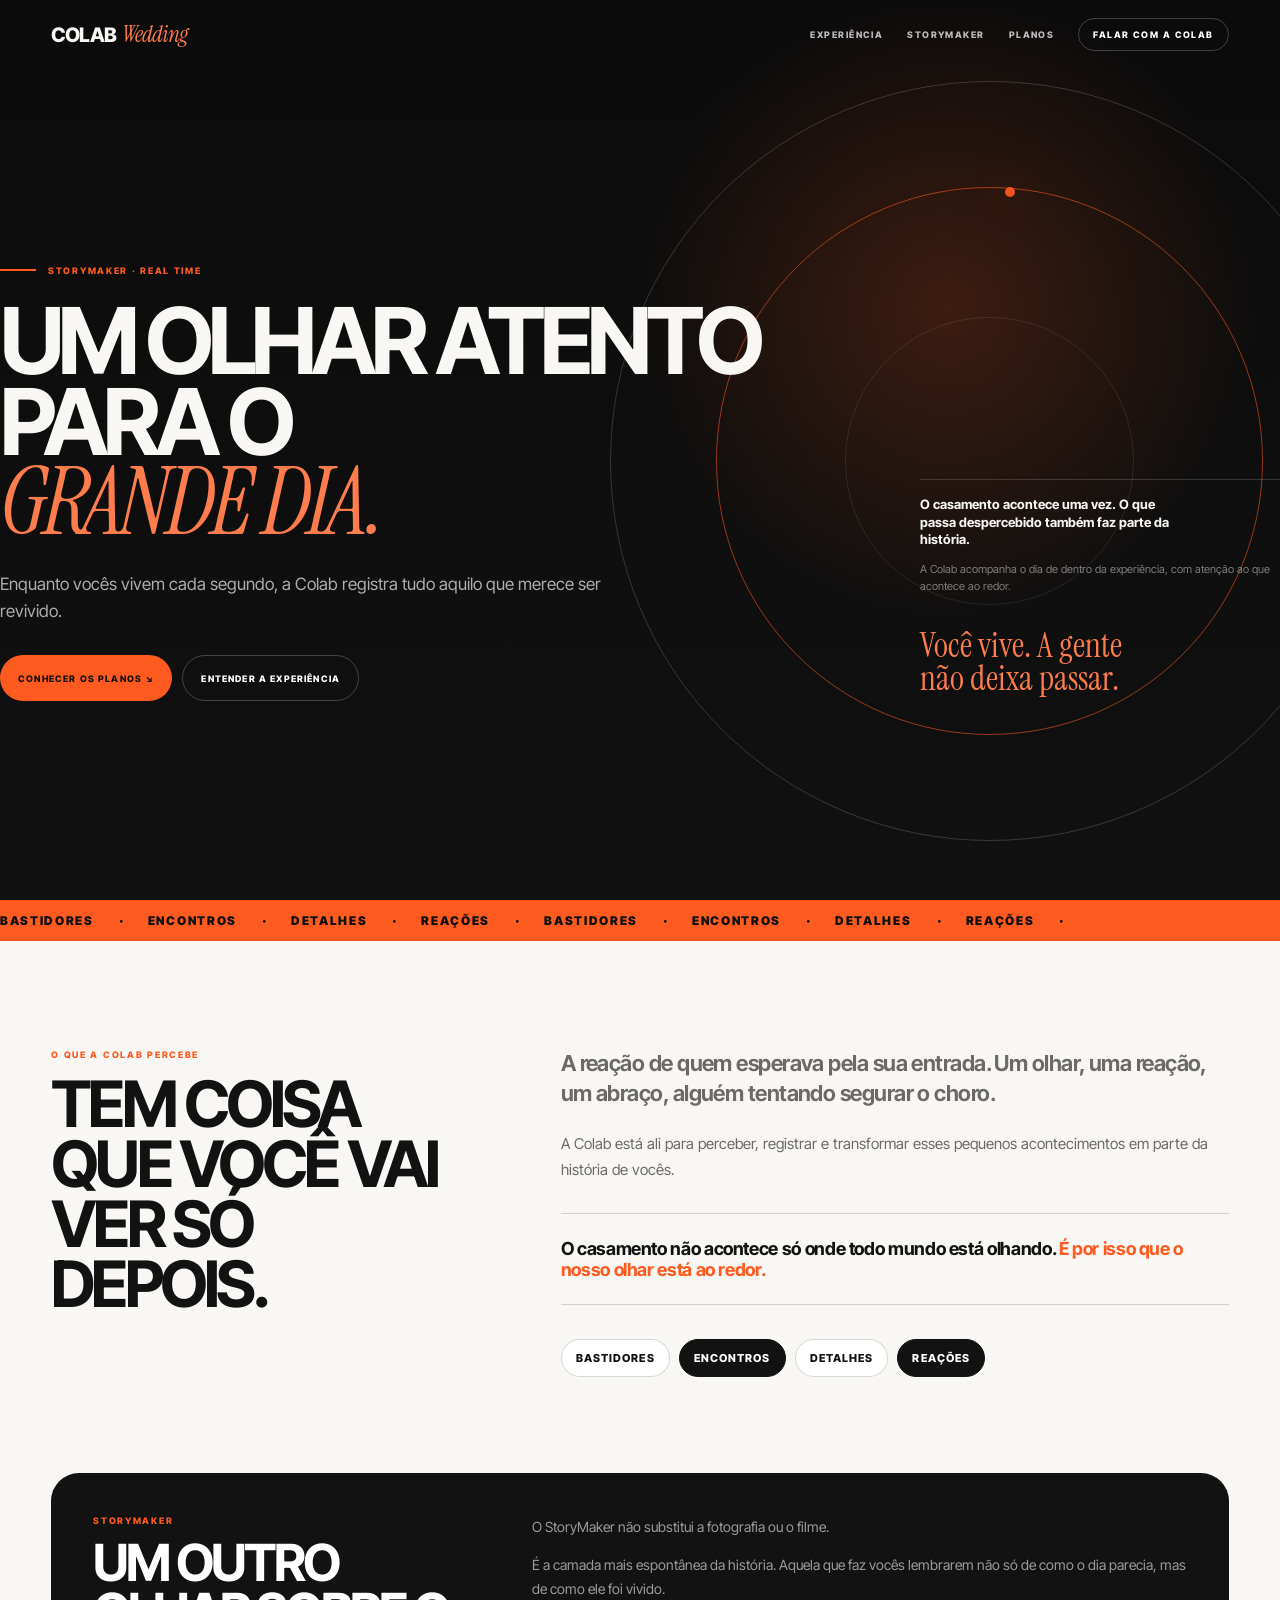
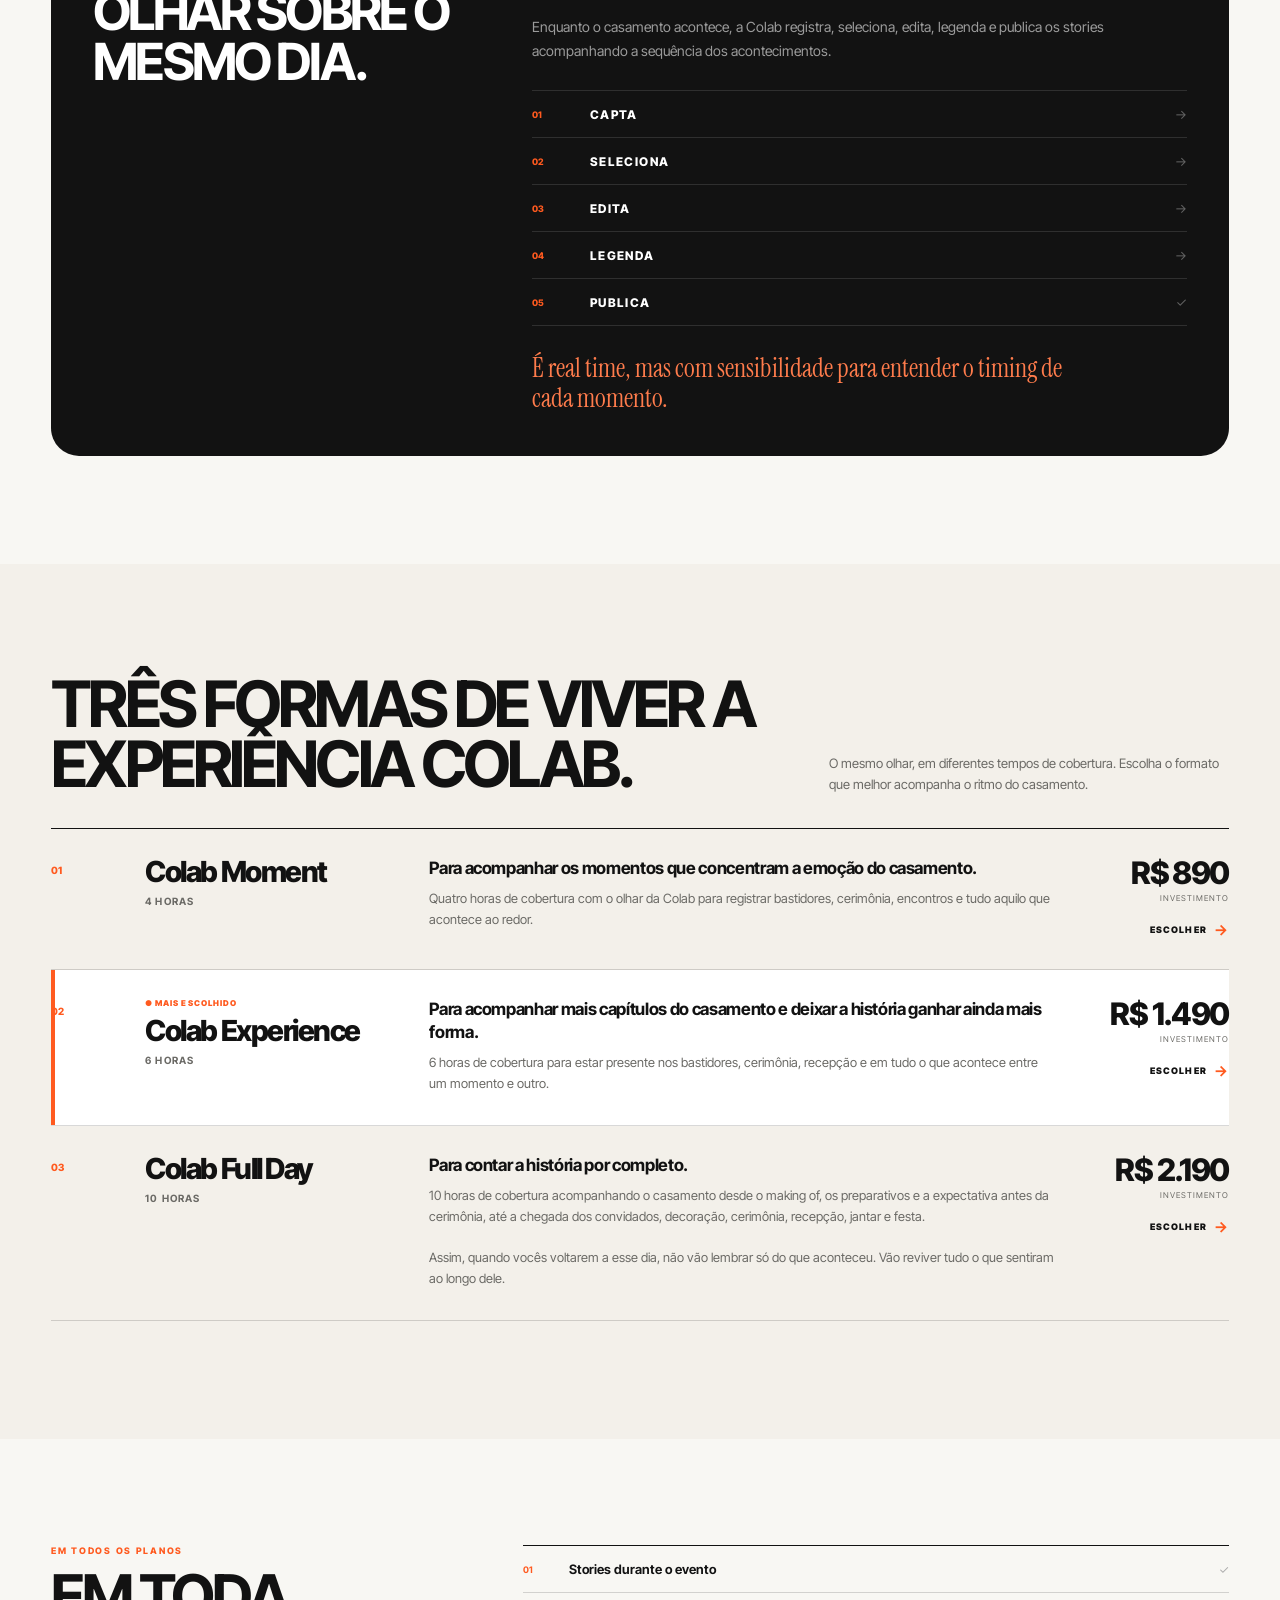
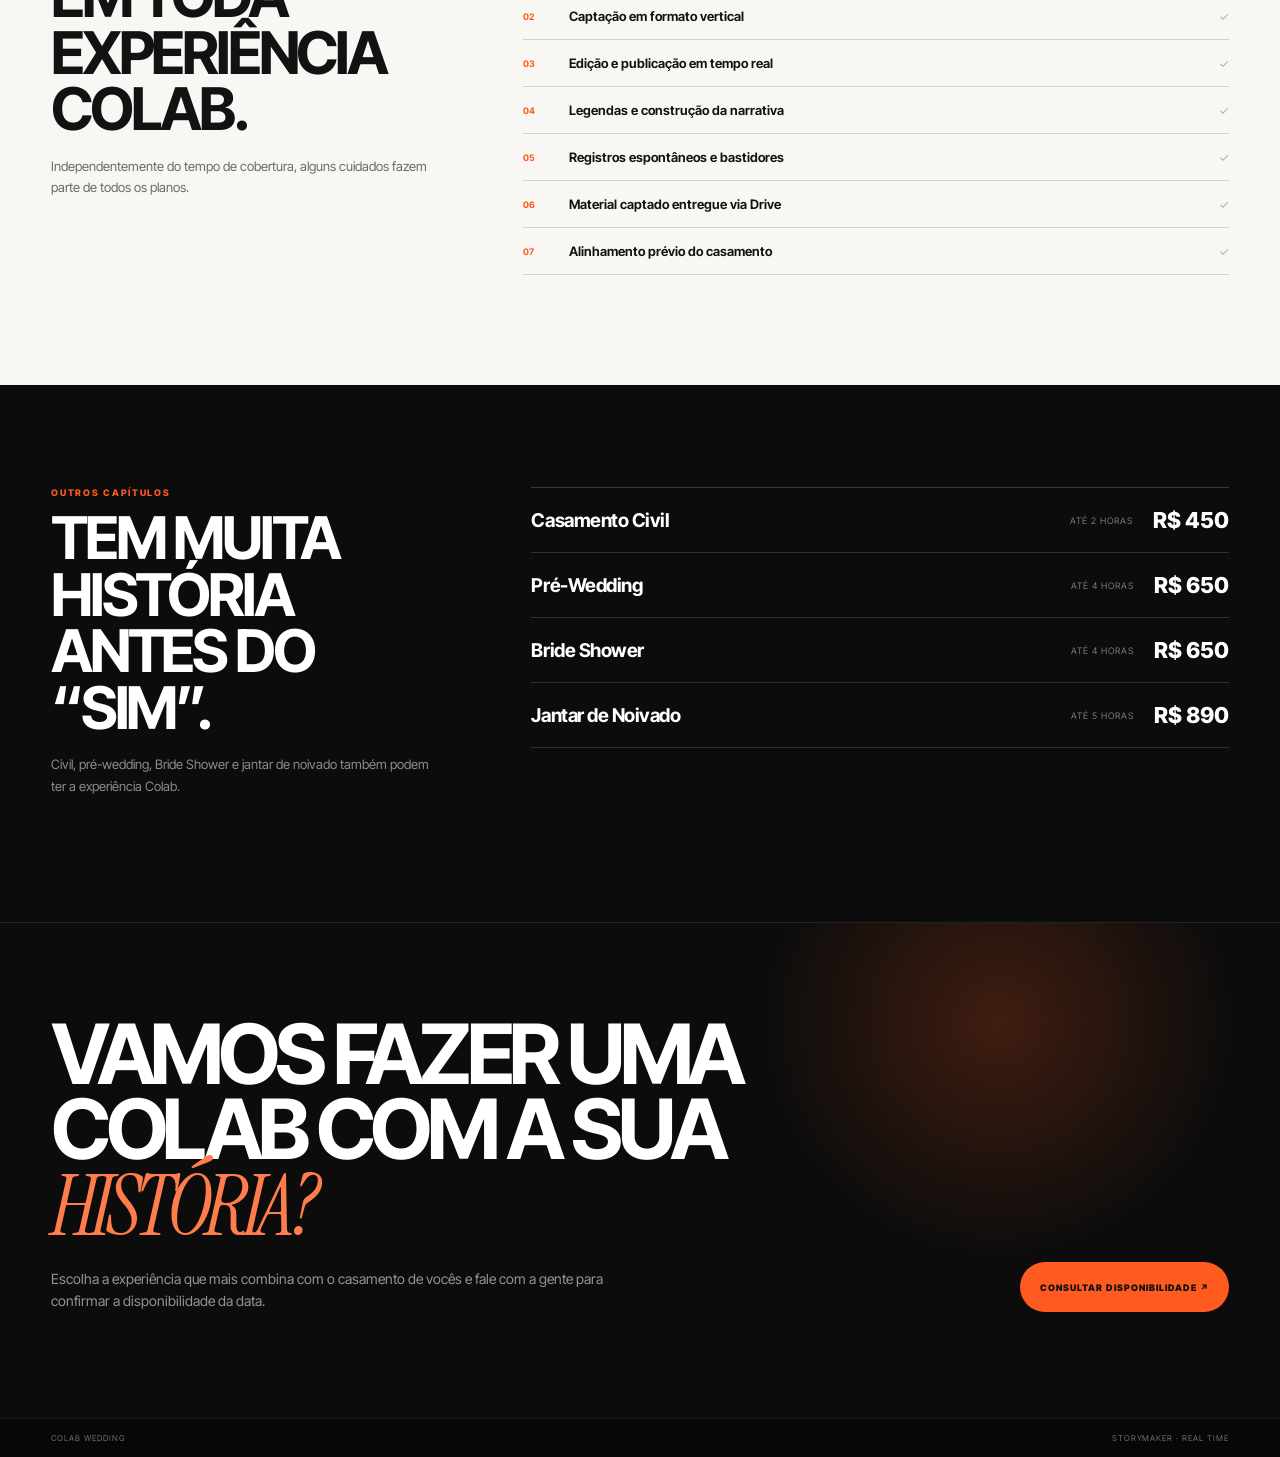
==== commit 504bfe40: "Reimagine Colab Wedding as immersive premium proposal" ====
--- a/wedding/index.html
+++ b/wedding/index.html
@@ -3,476 +3,424 @@
 <head>
 <meta charset="utf-8">
 <meta name="viewport" content="width=device-width,initial-scale=1,viewport-fit=cover">
-<meta name="theme-color" content="#0f0f0f">
-<title>Colab Wedding — Proposta</title>
-<meta name="description" content="Proposta digital Colab Wedding — StoryMaker para casamentos.">
+<meta name="theme-color" content="#0c0c0c">
+<title>Colab Wedding</title>
+<meta name="description" content="Colab Wedding — StoryMaker para casamentos em tempo real.">
 <link rel="preconnect" href="https://fonts.googleapis.com">
 <link rel="preconnect" href="https://fonts.gstatic.com" crossorigin>
-<link href="https://fonts.googleapis.com/css2?family=Manrope:wght@400;500;600;700;800&display=swap" rel="stylesheet">
+<link href="https://fonts.googleapis.com/css2?family=Instrument+Serif:ital@0;1&family=Inter+Tight:wght@400;500;600;700;800&display=swap" rel="stylesheet">
 <style>
 :root{
-  --bg:#f7f6f2;
-  --ink:#111111;
-  --muted:#6d6a64;
-  --soft:#ece9e2;
-  --line:#d9d5cc;
+  --black:#0c0c0c;
+  --black2:#141414;
+  --white:#f8f7f3;
+  --paper:#f3f0ea;
+  --ink:#121212;
+  --muted:#6b6a66;
+  --line:rgba(18,18,18,.16);
   --orange:#ff5a1f;
-  --white:#fff;
-  --radius:18px;
-  --max:1180px;
-  --gutter:clamp(20px,4vw,56px);
-  --font:"Manrope",-apple-system,BlinkMacSystemFont,"Helvetica Neue",Arial,sans-serif;
+  --orange2:#ff7c4c;
+  --max:1220px;
+  --gutter:clamp(20px,4vw,58px);
+  --sans:"Inter Tight",-apple-system,BlinkMacSystemFont,"Helvetica Neue",Arial,sans-serif;
+  --serif:"Instrument Serif",Georgia,serif;
 }
 *{box-sizing:border-box}
-html{scroll-behavior:smooth;background:var(--bg)}
-body{margin:0;background:var(--bg);color:var(--ink);font-family:var(--font);overflow-x:hidden}
+html{scroll-behavior:smooth;background:var(--black)}
+body{margin:0;font-family:var(--sans);background:var(--black);color:var(--white);overflow-x:hidden}
 a{color:inherit;text-decoration:none}
 button{font:inherit}
 .wrap{width:min(var(--max),calc(100% - 2*var(--gutter)));margin:auto}
-.smallcaps{font-size:10px;line-height:1;text-transform:uppercase;letter-spacing:.18em;font-weight:800}
-.muted{color:var(--muted)}
-.orange{color:var(--orange)}
-.reveal{opacity:0;transform:translateY(16px);transition:opacity .65s ease,transform .65s cubic-bezier(.2,.75,.2,1)}
+.reveal{opacity:0;transform:translateY(18px);transition:opacity .7s ease,transform .7s cubic-bezier(.2,.75,.2,1)}
 .reveal.show{opacity:1;transform:none}
-
-/* header */
-header{
-  position:sticky;top:0;z-index:80;background:rgba(247,246,242,.93);
-  backdrop-filter:blur(16px);border-bottom:1px solid rgba(17,17,17,.08)
-}
-.nav{height:64px;display:flex;align-items:center;justify-content:space-between;gap:20px}
-.brand{font-size:20px;font-weight:800;letter-spacing:-.05em}
-.brand span{font-weight:500;margin-left:5px}
-.nav-mid{font-size:9px;text-transform:uppercase;letter-spacing:.16em;color:var(--muted);font-weight:800}
-.nav-cta{
-  display:inline-flex;align-items:center;gap:8px;background:var(--ink);color:#fff;
-  padding:11px 14px;border-radius:999px;font-size:9px;text-transform:uppercase;
-  letter-spacing:.12em;font-weight:800
-}
-.nav-cta i{font-style:normal;color:var(--orange);font-size:14px}
-
-/* hero */
-.hero{background:var(--ink);color:#fff;padding:34px 0 44px}
-.hero-grid{
-  display:grid;grid-template-columns:minmax(0,1.3fr) minmax(310px,.7fr);
-  gap:72px;align-items:stretch
-}
-.hero-main{padding:42px 0 20px}
-.hero-kicker{display:flex;align-items:center;gap:10px;color:#ff7a4d}
-.hero-kicker:before{content:"";width:24px;height:2px;background:var(--orange)}
+.kicker{font-size:9px;text-transform:uppercase;letter-spacing:.19em;font-weight:800;color:var(--orange)}
+.cursor-glow{position:fixed;width:420px;height:420px;border-radius:50%;pointer-events:none;background:radial-gradient(circle,rgba(255,90,31,.17),rgba(255,90,31,0) 68%);transform:translate(-50%,-50%);z-index:0;opacity:.85;mix-blend-mode:screen}
+.progress{position:fixed;left:0;top:0;height:2px;background:var(--orange);z-index:120;width:0}
+
+/* HEADER */
+header{position:fixed;inset:0 0 auto;z-index:100;transition:.3s ease}
+header.scrolled{background:rgba(12,12,12,.78);backdrop-filter:blur(18px);border-bottom:1px solid rgba(255,255,255,.08)}
+.nav{height:68px;display:flex;align-items:center;justify-content:space-between;gap:20px}
+.brand{font-size:20px;font-weight:800;letter-spacing:-.045em}
+.brand em{font-family:var(--serif);font-size:23px;font-weight:400;margin-left:6px;color:var(--orange2)}
+.nav-links{display:flex;gap:24px;align-items:center}
+.nav-links a{font-size:9px;text-transform:uppercase;letter-spacing:.16em;font-weight:800;color:rgba(255,255,255,.72)}
+.nav-cta{border:1px solid rgba(255,255,255,.22);border-radius:999px;padding:10px 14px!important;color:#fff!important}
+.menu{display:none;border:0;background:transparent;color:#fff;width:42px;height:42px}
+.menu:before,.menu:after,.menu span{content:"";display:block;width:22px;height:1px;background:currentColor;margin:5px auto}
+.mobile-nav{display:none;position:fixed;inset:0;z-index:95;background:var(--black);padding:104px var(--gutter) 30px}
+.mobile-nav.open{display:flex;flex-direction:column}
+.mobile-nav a{font-size:30px;font-weight:700;letter-spacing:-.04em;padding:16px 0;border-bottom:1px solid rgba(255,255,255,.12)}
+
+/* HERO */
+.hero{
+  min-height:100svh;position:relative;overflow:hidden;display:flex;align-items:flex-end;
+  background:
+    radial-gradient(circle at 74% 34%,rgba(255,90,31,.20),transparent 28%),
+    linear-gradient(180deg,#0b0b0b 0%,#111 100%);
+}
+.hero-orbit{position:absolute;right:-7vw;top:9vh;width:min(60vw,760px);aspect-ratio:1;pointer-events:none;opacity:.92}
+.hero-orbit .ring{position:absolute;border:1px solid rgba(255,255,255,.18);border-radius:50%;inset:0;animation:spin 22s linear infinite}
+.hero-orbit .ring.r2{inset:14%;border-color:rgba(255,90,31,.62);animation-duration:16s;animation-direction:reverse}
+.hero-orbit .ring.r3{inset:31%;border-color:rgba(255,255,255,.10);animation-duration:28s}
+.hero-orbit .dot{position:absolute;width:10px;height:10px;border-radius:50%;background:var(--orange);top:14%;left:52%;box-shadow:0 0 36px rgba(255,90,31,.75)}
+@keyframes spin{to{transform:rotate(360deg)}}
+.hero-inner{position:relative;z-index:2;padding:130px 0 64px;width:100%}
+.hero-grid{display:grid;grid-template-columns:minmax(0,1.12fr) minmax(280px,.48fr);gap:80px;align-items:end}
+.hero-copy{max-width:780px}
+.hero-kicker{display:flex;align-items:center;gap:12px;margin-bottom:24px}
+.hero-kicker:before{content:"";width:36px;height:2px;background:var(--orange)}
 .hero h1{
-  font-size:clamp(48px,6.3vw,86px);line-height:.94;letter-spacing:-.055em;
-  margin:22px 0 24px;max-width:820px;font-weight:700
-}
-.hero h1 em{font-style:normal;color:var(--orange)}
-.hero-copy{font-size:17px;line-height:1.6;color:rgba(255,255,255,.72);max-width:600px;margin:0}
-.hero-actions{display:flex;gap:10px;flex-wrap:wrap;margin-top:28px}
+  font-size:clamp(58px,7.2vw,104px);line-height:.88;letter-spacing:-.065em;
+  margin:0;font-weight:700;max-width:900px
+}
+.hero h1 span{display:block}
+.hero h1 .accent{font-family:var(--serif);font-weight:400;font-style:italic;color:var(--orange2);letter-spacing:-.035em}
+.hero-copy p{font-size:17px;line-height:1.6;color:rgba(255,255,255,.66);max-width:610px;margin:28px 0 0}
+.hero-actions{display:flex;gap:10px;flex-wrap:wrap;margin-top:30px}
 .btn{
-  display:inline-flex;align-items:center;justify-content:center;gap:9px;min-height:44px;
-  padding:0 18px;border-radius:999px;font-size:10px;letter-spacing:.11em;
-  text-transform:uppercase;font-weight:800;border:1px solid rgba(255,255,255,.22)
-}
-.btn.primary{background:#fff;color:var(--ink);border-color:#fff}
-.btn.primary b{color:var(--orange);font-size:15px}
-.btn.ghost{color:#fff}
-.hero-panel{
-  border-left:1px solid rgba(255,255,255,.16);
-  padding-left:28px;display:flex;flex-direction:column;justify-content:space-between
-}
-.proposal-head{padding-top:10px}
-.proposal-id{color:#ff7a4d;margin-bottom:28px}
-.proposal-person{
-  font-size:13px;text-transform:uppercase;letter-spacing:.08em;
-  color:rgba(255,255,255,.5);margin-bottom:8px
-}
-.proposal-name{
-  font-size:30px;font-weight:700;letter-spacing:-.035em;line-height:1.05;
-  min-height:34px
-}
-.meta-list{margin-top:32px;border-top:1px solid rgba(255,255,255,.16)}
-.meta-row{
-  display:flex;justify-content:space-between;gap:18px;padding:13px 0;
-  border-bottom:1px solid rgba(255,255,255,.16);font-size:11px
-}
-.meta-row span:first-child{color:rgba(255,255,255,.46)}
-.meta-row span:last-child{text-align:right;font-weight:700}
-.hero-sign{
-  margin-top:34px;font-size:12px;line-height:1.5;color:rgba(255,255,255,.54)
-}
-.hero-sign strong{display:block;color:#fff;font-size:14px;margin-top:4px}
-
-/* quick summary */
-.quick{background:#fff;border-bottom:1px solid var(--line)}
-.quick-grid{
-  display:grid;grid-template-columns:1.1fr repeat(3,.55fr);align-items:stretch
-}
-.quick-intro{padding:22px 24px 22px 0}
-.quick-intro strong{display:block;font-size:14px}
-.quick-intro span{display:block;font-size:12px;color:var(--muted);margin-top:3px}
-.quick-item{border-left:1px solid var(--line);padding:18px 22px}
-.quick-item small{display:block;font-size:9px;text-transform:uppercase;letter-spacing:.13em;color:var(--muted);font-weight:800}
-.quick-item b{display:block;font-size:22px;letter-spacing:-.04em;margin-top:5px}
-.quick-item em{display:block;font-style:normal;font-size:11px;color:var(--orange);font-weight:800;margin-top:2px}
-
-/* sections */
-.section{padding:86px 0}
-.section + .section{border-top:1px solid var(--line)}
-.section-grid{display:grid;grid-template-columns:.75fr 1.25fr;gap:82px;align-items:start}
-.section-label{position:sticky;top:96px}
-.section-nr{font-size:10px;letter-spacing:.14em;color:var(--orange);font-weight:800}
-.section-label h2{
-  font-size:32px;line-height:1.02;letter-spacing:-.045em;margin:12px 0 0;
-  max-width:330px
-}
-.section-body{max-width:700px}
-.lead{font-size:22px;line-height:1.35;letter-spacing:-.025em;margin:0 0 18px;font-weight:650}
-.body{font-size:15px;line-height:1.75;color:var(--muted)}
-.body p{margin:0 0 15px}
-.brand-line{
-  margin-top:28px;padding:18px 0;border-top:1px solid var(--line);
-  font-size:14px;font-weight:700
-}
-.brand-line span{color:var(--orange)}
-
-/* motion band */
-.band{
-  overflow:hidden;background:var(--orange);color:var(--ink);
-  border-top:1px solid rgba(0,0,0,.08);border-bottom:1px solid rgba(0,0,0,.08)
-}
-.band-track{
-  width:max-content;display:flex;align-items:center;gap:24px;padding:11px 0;
-  animation:band 20s linear infinite
-}
-.band span{font-size:13px;text-transform:uppercase;letter-spacing:.12em;font-weight:800;white-space:nowrap}
-.band i{font-style:normal;font-size:10px}
-@keyframes band{to{transform:translateX(-50%)}}
-
-/* storymaker process */
-.process{
-  margin-top:32px;display:grid;grid-template-columns:repeat(5,1fr);
-  border-top:1px solid var(--line);border-bottom:1px solid var(--line)
-}
-.process-step{padding:16px 12px;border-right:1px solid var(--line)}
-.process-step:last-child{border-right:0}
-.process-step b{display:block;font-size:10px;color:var(--orange);margin-bottom:7px}
-.process-step span{font-size:10px;text-transform:uppercase;letter-spacing:.08em;font-weight:800}
-
-/* plans */
-.plans{padding:90px 0 100px;background:#fff}
-.plans-head{
-  display:flex;justify-content:space-between;gap:36px;align-items:end;margin-bottom:34px
-}
-.plans-head h2{
-  font-size:clamp(34px,4.6vw,58px);line-height:.96;letter-spacing:-.05em;
-  margin:0;max-width:700px
-}
-.plans-head p{font-size:14px;line-height:1.6;color:var(--muted);max-width:440px;margin:0}
-.plan-list{border-top:1px solid var(--ink)}
+  min-height:46px;display:inline-flex;align-items:center;justify-content:center;gap:9px;
+  padding:0 18px;border-radius:999px;font-size:9px;letter-spacing:.13em;
+  text-transform:uppercase;font-weight:800
+}
+.btn.orange{background:var(--orange);color:#111}
+.btn.line{border:1px solid rgba(255,255,255,.22);color:#fff}
+.hero-side{padding-bottom:6px}
+.hero-side-line{border-top:1px solid rgba(255,255,255,.16);padding-top:16px}
+.hero-side strong{font-size:13px;line-height:1.35;display:block;max-width:260px}
+.hero-side p{font-size:11px;line-height:1.55;color:rgba(255,255,255,.46);margin:12px 0 0}
+.hero-signature{margin-top:34px;font-family:var(--serif);font-size:34px;line-height:.98;color:var(--orange2);max-width:220px}
+
+/* MARQUEE */
+.marquee{overflow:hidden;background:var(--orange);color:#111;border-top:1px solid rgba(0,0,0,.08);border-bottom:1px solid rgba(0,0,0,.08)}
+.marquee-track{display:flex;width:max-content;align-items:center;gap:25px;padding:12px 0;animation:move 18s linear infinite}
+.marquee span{font-size:12px;text-transform:uppercase;letter-spacing:.14em;font-weight:900;white-space:nowrap}
+.marquee i{font-style:normal;font-size:9px}
+@keyframes move{to{transform:translateX(-50%)}}
+
+/* LIGHT WORLD */
+.light{background:var(--white);color:var(--ink)}
+.story-intro{padding:108px 0 96px}
+.story-grid{display:grid;grid-template-columns:.76fr 1.24fr;gap:100px;align-items:start}
+.story-title{position:sticky;top:104px}
+.story-title h2{font-size:clamp(42px,5vw,68px);line-height:.94;letter-spacing:-.06em;margin:14px 0 0;max-width:500px}
+.story-copy{max-width:700px}
+.story-copy .lead{font-size:22px;line-height:1.36;letter-spacing:-.025em;font-weight:650;margin:0 0 22px}
+.story-copy p{font-size:15px;line-height:1.75;color:var(--muted);margin:0 0 14px}
+.story-quote{
+  margin-top:30px;padding:24px 0;border-top:1px solid var(--line);border-bottom:1px solid var(--line);
+  font-size:18px;font-weight:700;letter-spacing:-.02em
+}
+.story-quote span{color:var(--orange)}
+.word-cloud{display:flex;flex-wrap:wrap;gap:9px;margin-top:34px}
+.word{
+  border:1px solid var(--line);border-radius:999px;padding:11px 14px;font-size:11px;
+  text-transform:uppercase;letter-spacing:.1em;font-weight:800;background:#fff
+}
+.word:nth-child(2),.word:nth-child(4){background:var(--ink);color:#fff;border-color:var(--ink)}
+
+/* PROCESS */
+.process-section{padding:0 0 108px}
+.process-shell{
+  background:var(--ink);color:#fff;border-radius:28px;padding:42px;
+  display:grid;grid-template-columns:.72fr 1.28fr;gap:70px;align-items:start
+}
+.process-shell h2{font-size:clamp(34px,4vw,56px);line-height:.96;letter-spacing:-.055em;margin:12px 0 0}
+.process-copy p{font-size:14px;line-height:1.7;color:rgba(255,255,255,.58);margin:0 0 14px}
+.process-steps{margin-top:28px}
+.step{display:grid;grid-template-columns:44px 1fr auto;gap:14px;padding:15px 0;border-top:1px solid rgba(255,255,255,.12);align-items:center}
+.step:last-child{border-bottom:1px solid rgba(255,255,255,.12)}
+.step-nr{font-size:9px;color:var(--orange);font-weight:800}
+.step-name{font-size:12px;text-transform:uppercase;letter-spacing:.12em;font-weight:800}
+.step-mark{font-size:13px;color:rgba(255,255,255,.34)}
+.realtime-note{
+  margin-top:28px;font-family:var(--serif);font-size:26px;line-height:1.15;
+  color:var(--orange2);max-width:560px
+}
+
+/* PLAN EXPERIENCE */
+.plans{padding:110px 0 118px;background:var(--paper);color:var(--ink)}
+.plans-head{display:flex;align-items:flex-end;justify-content:space-between;gap:48px;margin-bottom:34px}
+.plans-head h2{font-size:clamp(40px,5vw,68px);line-height:.94;letter-spacing:-.06em;margin:0;max-width:730px}
+.plans-head p{font-size:13px;line-height:1.6;color:var(--muted);max-width:430px;margin:0}
+.plan-stack{border-top:1px solid var(--ink)}
 .plan{
-  position:relative;display:grid;grid-template-columns:180px minmax(0,1fr) 170px;
-  gap:32px;padding:30px 0;border-bottom:1px solid var(--line);align-items:start
-}
-.plan.featured{
-  margin-inline:-18px;padding-inline:18px;background:#f8f3ee;
-  border-left:3px solid var(--orange)
-}
-.plan-badge{
-  display:inline-flex;align-items:center;gap:7px;font-size:8px;text-transform:uppercase;
-  letter-spacing:.13em;color:var(--orange);font-weight:800;margin-bottom:8px
-}
-.plan-name{font-size:25px;line-height:1;letter-spacing:-.035em;font-weight:800}
-.plan-hours{font-size:10px;text-transform:uppercase;letter-spacing:.12em;color:var(--muted);margin-top:8px;font-weight:700}
-.plan-copy strong{display:block;font-size:18px;line-height:1.35;letter-spacing:-.02em;margin-bottom:10px}
-.plan-copy p{font-size:13px;line-height:1.65;color:var(--muted);margin:0;max-width:650px}
+  position:relative;border-bottom:1px solid var(--line);padding:28px 0 30px;
+  display:grid;grid-template-columns:70px 260px minmax(0,1fr) 150px;gap:24px;align-items:start;
+  transition:.25s ease
+}
+.plan:hover{padding-left:14px;padding-right:14px;background:#fff}
+.plan.featured{background:#fff}
+.plan.featured:before{content:"";position:absolute;left:0;top:0;bottom:0;width:4px;background:var(--orange)}
+.plan-nr{font-size:10px;color:var(--orange);font-weight:800;padding-top:7px}
+.plan-name{font-size:29px;line-height:1;letter-spacing:-.05em;font-weight:800}
+.plan-hours{font-size:10px;text-transform:uppercase;letter-spacing:.11em;color:var(--muted);margin-top:9px;font-weight:700}
+.plan-badge{font-size:8px;text-transform:uppercase;letter-spacing:.13em;color:var(--orange);font-weight:900;margin-bottom:8px}
+.plan-copy strong{display:block;font-size:17px;line-height:1.35;letter-spacing:-.02em;margin-bottom:9px}
+.plan-copy p{font-size:12.8px;line-height:1.63;color:var(--muted);margin:0;max-width:650px}
 .plan-side{text-align:right}
-.plan-price{font-size:34px;line-height:1;letter-spacing:-.05em;font-weight:800}
-.plan-side small{display:block;font-size:9px;text-transform:uppercase;letter-spacing:.12em;color:var(--muted);margin-top:4px}
-.plan-btn{
-  display:inline-flex;align-items:center;gap:8px;margin-top:20px;font-size:9px;
-  text-transform:uppercase;letter-spacing:.12em;font-weight:800
-}
-.plan-btn b{color:var(--orange);font-size:15px}
-
-/* included */
-.included-grid{display:grid;grid-template-columns:1fr 1fr;border-top:1px solid var(--line);margin-top:26px}
-.included-item{
-  padding:15px 0;border-bottom:1px solid var(--line);display:flex;gap:10px;align-items:flex-start;
-  font-size:13px;line-height:1.45
-}
-.included-item:nth-child(odd){padding-right:22px}
-.included-item:nth-child(even){padding-left:22px;border-left:1px solid var(--line)}
-.check{
-  width:18px;height:18px;border-radius:50%;background:var(--ink);color:#fff;display:grid;
-  place-items:center;font-size:10px;flex:0 0 18px;margin-top:1px
-}
-
-/* how */
-.timeline{margin-top:4px}
-.time-row{
-  display:grid;grid-template-columns:54px 150px 1fr;gap:18px;padding:18px 0;border-top:1px solid var(--line)
-}
-.time-row:last-child{border-bottom:1px solid var(--line)}
-.time-nr{font-size:10px;color:var(--orange);font-weight:800}
-.time-title{font-size:11px;text-transform:uppercase;letter-spacing:.11em;font-weight:800}
-.time-copy{font-size:13px;line-height:1.6;color:var(--muted)}
-
-/* extras */
-.extras-list{border-top:1px solid var(--ink);margin-top:8px}
-.extra{
-  display:grid;grid-template-columns:1fr 120px 120px;gap:20px;
-  align-items:center;padding:18px 0;border-bottom:1px solid var(--line)
-}
-.extra-name{font-size:18px;font-weight:750;letter-spacing:-.02em}
-.extra-hours{font-size:10px;text-transform:uppercase;letter-spacing:.1em;color:var(--muted)}
-.extra-price{font-size:22px;font-weight:800;text-align:right;letter-spacing:-.035em}
-.extra details{grid-column:1/-1;margin-top:3px}
+.plan-price{font-size:31px;letter-spacing:-.05em;font-weight:800;line-height:1}
+.plan-side small{display:block;font-size:8px;text-transform:uppercase;letter-spacing:.12em;color:var(--muted);margin-top:5px}
+.plan-cta{display:inline-flex;align-items:center;gap:7px;margin-top:17px;font-size:9px;text-transform:uppercase;letter-spacing:.12em;font-weight:900}
+.plan-cta b{color:var(--orange);font-size:15px}
+
+/* INCLUDED */
+.included{padding:106px 0 110px;background:var(--white);color:var(--ink)}
+.included-grid{display:grid;grid-template-columns:.7fr 1.3fr;gap:92px}
+.included h2{font-size:clamp(38px,4.6vw,62px);line-height:.96;letter-spacing:-.055em;margin:12px 0 0}
+.included-copy p{font-size:13px;line-height:1.65;color:var(--muted);max-width:430px;margin:18px 0 0}
+.included-list{border-top:1px solid var(--ink)}
+.inc{
+  display:grid;grid-template-columns:34px 1fr auto;gap:12px;padding:15px 0;border-bottom:1px solid var(--line);align-items:center
+}
+.inc b{font-size:9px;color:var(--orange)}
+.inc span{font-size:13px;font-weight:650}
+.inc i{font-style:normal;color:#aaa;font-size:12px}
+
+/* EXTRAS */
+.extras{padding:102px 0 112px;background:var(--black);color:#fff}
+.extras-grid{display:grid;grid-template-columns:.72fr 1.28fr;gap:88px}
+.extras h2{font-size:clamp(38px,4.6vw,62px);line-height:.96;letter-spacing:-.055em;margin:12px 0 0;max-width:520px}
+.extras-copy{font-size:13px;line-height:1.65;color:rgba(255,255,255,.53);max-width:480px;margin-top:18px}
+.extra-list{border-top:1px solid rgba(255,255,255,.18)}
+.extra{border-bottom:1px solid rgba(255,255,255,.14)}
 .extra summary{
-  list-style:none;cursor:pointer;font-size:10px;text-transform:uppercase;letter-spacing:.11em;
-  color:var(--orange);font-weight:800
+  list-style:none;cursor:pointer;display:grid;grid-template-columns:1fr auto auto;
+  gap:20px;align-items:center;padding:19px 0
 }
 .extra summary::-webkit-details-marker{display:none}
-.extra-body{font-size:12px;line-height:1.6;color:var(--muted);padding-top:10px;max-width:700px}
-
-/* terms */
-.terms{background:var(--soft);border-top:1px solid var(--line);border-bottom:1px solid var(--line)}
-.terms-box{display:grid;grid-template-columns:.75fr 1.25fr;gap:82px;padding:70px 0}
-.term-list{border-top:1px solid var(--line)}
-.term-row{
-  display:flex;justify-content:space-between;gap:26px;padding:14px 0;
-  border-bottom:1px solid var(--line);font-size:12px
-}
-.term-row span:first-child{color:var(--muted)}
-.term-row span:last-child{text-align:right;font-weight:700}
-
-/* final */
-.final{background:var(--ink);color:#fff;padding:86px 0 100px}
-.final-grid{display:grid;grid-template-columns:1fr auto;gap:50px;align-items:end}
-.final h2{
-  font-size:clamp(44px,6vw,78px);line-height:.94;letter-spacing:-.055em;
-  margin:0;max-width:900px
-}
-.final h2 span{color:var(--orange)}
-.final p{font-size:14px;line-height:1.6;color:rgba(255,255,255,.62);max-width:560px;margin:22px 0 0}
+.extra-name{font-size:19px;font-weight:700;letter-spacing:-.025em}
+.extra-hours{font-size:9px;text-transform:uppercase;letter-spacing:.11em;color:rgba(255,255,255,.45)}
+.extra-price{font-size:22px;font-weight:800}
+.extra-body{padding:0 0 18px;font-size:12px;line-height:1.6;color:rgba(255,255,255,.5);max-width:700px}
+
+/* FINAL */
+.final{
+  background:
+    radial-gradient(circle at 78% 20%,rgba(255,90,31,.21),transparent 22%),
+    var(--black);
+  color:#fff;padding:94px 0 106px;border-top:1px solid rgba(255,255,255,.09)
+}
+.final-grid{display:grid;grid-template-columns:1fr auto;gap:60px;align-items:end}
+.final h2{font-size:clamp(48px,6.5vw,90px);line-height:.9;letter-spacing:-.065em;margin:0;max-width:900px}
+.final h2 .serif{font-family:var(--serif);font-weight:400;font-style:italic;color:var(--orange2)}
+.final p{font-size:14px;line-height:1.6;color:rgba(255,255,255,.56);max-width:560px;margin:24px 0 0}
 .final-btn{
-  display:inline-flex;align-items:center;gap:10px;background:var(--orange);color:var(--ink);
-  min-height:48px;padding:0 18px;border-radius:999px;font-size:9px;text-transform:uppercase;
-  letter-spacing:.12em;font-weight:900;white-space:nowrap
-}
-footer{background:#090909;color:rgba(255,255,255,.46);padding:14px 0}
+  min-height:50px;display:inline-flex;align-items:center;gap:9px;background:var(--orange);color:#111;
+  padding:0 20px;border-radius:999px;font-size:9px;text-transform:uppercase;letter-spacing:.12em;font-weight:900;
+  white-space:nowrap
+}
+footer{background:#070707;border-top:1px solid rgba(255,255,255,.08);padding:14px 0;color:rgba(255,255,255,.42)}
 .footer{display:flex;justify-content:space-between;gap:18px;font-size:8px;text-transform:uppercase;letter-spacing:.12em}
-
-/* sticky mobile CTA */
-.mobile-cta{
-  display:none;position:fixed;left:14px;right:14px;bottom:calc(12px + env(safe-area-inset-bottom));
-  z-index:90;background:var(--ink);color:#fff;border:1px solid rgba(255,255,255,.09);
-  border-radius:999px;min-height:52px;padding:0 16px;align-items:center;justify-content:space-between;
-  box-shadow:0 12px 34px rgba(0,0,0,.26)
-}
-.mobile-cta span{font-size:10px;text-transform:uppercase;letter-spacing:.1em;font-weight:800}
-.mobile-cta b{color:var(--orange);font-size:17px}
-
-/* mobile */
-@media(max-width:820px){
+.mobile-cta{display:none}
+
+/* MOBILE */
+@media(max-width:840px){
   :root{--gutter:20px}
-  .nav{height:58px}
-  .brand{font-size:18px}
-  .brand span{font-size:18px}
-  .nav-mid,.nav-cta{display:none}
-  .hero{padding:20px 0 30px}
-  .hero-grid{grid-template-columns:1fr;gap:34px}
-  .hero-main{padding:22px 0 0}
-  .hero h1{font-size:39px;line-height:.98;margin:18px 0 20px;max-width:96%}
-  .hero-copy{font-size:14.5px;line-height:1.62;max-width:94%}
-  .hero-actions{margin-top:24px}
-  .btn{min-height:42px;padding:0 15px;font-size:9px}
-  .hero-panel{
-    border-left:0;border-top:1px solid rgba(255,255,255,.16);
-    padding:23px 0 0
-  }
-  .proposal-id{margin-bottom:20px}
-  .proposal-name{font-size:26px}
-  .meta-list{margin-top:24px}
-  .hero-sign{display:none}
-
-  .quick-grid{grid-template-columns:1fr 1fr}
-  .quick-intro{grid-column:1/-1;padding:16px 0;border-bottom:1px solid var(--line)}
-  .quick-item{padding:14px 12px;border-left:0;border-right:1px solid var(--line)}
-  .quick-item:nth-child(3){border-right:0}
-  .quick-item:last-child{grid-column:1/-1;border-top:1px solid var(--line);border-right:0}
-  .quick-item b{font-size:20px}
-
-  .section{padding:62px 0}
-  .section-grid{grid-template-columns:1fr;gap:26px}
-  .section-label{position:static}
-  .section-label h2{font-size:29px;max-width:100%}
-  .lead{font-size:19px}
-  .body{font-size:14px}
-  .brand-line{font-size:13px}
-  .band-track{gap:18px;padding:10px 0}
-  .band span{font-size:11px}
-  .process{grid-template-columns:1fr}
-  .process-step{display:grid;grid-template-columns:36px 1fr;gap:8px;border-right:0;border-bottom:1px solid var(--line);padding:12px 0}
-  .process-step:last-child{border-bottom:0}
-  .process-step b{margin:0}
-  
-  .plans{padding:66px 0 78px}
+  .cursor-glow{display:none}
+  .nav{height:58px}.nav-links{display:none}.menu{display:block}
+  .brand{font-size:18px}.brand em{font-size:20px}
+  .hero{min-height:auto}
+  .hero-orbit{width:420px;right:-210px;top:75px;opacity:.58}
+  .hero-inner{padding:105px 0 46px}
+  .hero-grid{grid-template-columns:1fr;gap:44px}
+  .hero h1{font-size:42px;line-height:.92;max-width:95%}
+  .hero-copy p{font-size:14.5px;line-height:1.6;max-width:92%}
+  .hero-side{display:grid;grid-template-columns:1fr auto;gap:20px;align-items:end}
+  .hero-side-line{max-width:230px}
+  .hero-signature{font-size:27px;text-align:right;margin:0;max-width:150px}
+  .btn{min-height:43px;padding:0 15px;font-size:8px}
+
+  .marquee-track{gap:18px;padding:10px 0;animation-duration:15s}
+  .marquee span{font-size:10px}
+
+  .story-intro{padding:70px 0 64px}
+  .story-grid{grid-template-columns:1fr;gap:26px}
+  .story-title{position:static}
+  .story-title h2{font-size:34px}
+  .story-copy .lead{font-size:18px}
+  .story-copy p{font-size:14px}
+  .story-quote{font-size:16px;padding:19px 0}
+  .word{font-size:9px;padding:9px 11px}
+
+  .process-section{padding:0 0 72px}
+  .process-shell{border-radius:22px;padding:26px 22px;grid-template-columns:1fr;gap:28px}
+  .process-shell h2{font-size:34px}
+  .process-copy p{font-size:13px}
+  .step{grid-template-columns:34px 1fr auto;padding:13px 0}
+  .realtime-note{font-size:22px}
+
+  .plans{padding:70px 0 78px}
   .plans-head{display:block;margin-bottom:26px}
-  .plans-head h2{font-size:34px}
-  .plans-head p{font-size:13px;margin-top:14px}
-  .plan{grid-template-columns:1fr auto;gap:20px 14px;padding:24px 0}
+  .plans-head h2{font-size:35px}
+  .plans-head p{font-size:12.8px;margin-top:13px}
+  .plan{grid-template-columns:34px 1fr auto;gap:12px;padding:23px 0}
+  .plan:hover{padding-left:0;padding-right:0;background:transparent}
   .plan.featured{margin-inline:-20px;padding-inline:20px}
-  .plan-copy{grid-column:1/-1;grid-row:2}
-  .plan-side{grid-column:2;grid-row:1;text-align:right}
-  .plan-name{font-size:23px}
-  .plan-price{font-size:29px}
-  .plan-copy strong{font-size:17px}
-  .plan-copy p{font-size:12.8px}
-  .plan-btn{margin-top:14px}
-
-  .included-grid{grid-template-columns:1fr}
-  .included-item:nth-child(odd),.included-item:nth-child(even){padding:13px 0;border-left:0}
-
-  .time-row{grid-template-columns:34px 1fr;gap:8px 12px}
-  .time-title{grid-column:2}
-  .time-copy{grid-column:2}
-
-  .extra{grid-template-columns:1fr auto;gap:8px 14px}
+  .plan-name{font-size:24px}
+  .plan-copy{grid-column:2/-1}
+  .plan-copy strong{font-size:16px}
+  .plan-copy p{font-size:12.6px}
+  .plan-side{grid-column:3;grid-row:1;text-align:right}
+  .plan-price{font-size:27px}
+  .plan-cta{margin-top:12px}
+
+  .included{padding:70px 0 76px}
+  .included-grid{grid-template-columns:1fr;gap:30px}
+  .included h2{font-size:34px}
+  .inc{grid-template-columns:28px 1fr auto;padding:13px 0}
+  .inc span{font-size:12.5px}
+
+  .extras{padding:70px 0 78px}
+  .extras-grid{grid-template-columns:1fr;gap:30px}
+  .extras h2{font-size:34px}
+  .extra summary{grid-template-columns:1fr auto;gap:6px 14px}
   .extra-hours{grid-column:1;grid-row:2}
   .extra-price{grid-column:2;grid-row:1/3;align-self:center}
-  .extra details{grid-column:1/-1}
-
-  .terms-box{grid-template-columns:1fr;gap:26px;padding:58px 0}
-  .final{padding:68px 0 92px}
-  .final-grid{grid-template-columns:1fr;gap:28px}
-  .final h2{font-size:39px}
+  .extra-body{font-size:12px}
+
+  .final{padding:72px 0 92px}
+  .final-grid{grid-template-columns:1fr;gap:30px}
+  .final h2{font-size:42px}
+  .final p{font-size:13px}
   .final-btn{width:max-content}
-  .mobile-cta{display:flex}
+
+  .mobile-cta{
+    position:fixed;z-index:90;left:14px;right:14px;bottom:calc(12px + env(safe-area-inset-bottom));
+    min-height:52px;border-radius:999px;background:var(--orange);color:#111;
+    display:flex;align-items:center;justify-content:space-between;padding:0 16px;
+    box-shadow:0 14px 36px rgba(0,0,0,.30);font-size:9px;text-transform:uppercase;letter-spacing:.12em;font-weight:900
+  }
   footer{padding-bottom:82px}
 }
 @media(max-width:380px){
-  .hero h1{font-size:36px}
-  .plan{grid-template-columns:1fr}
-  .plan-side{grid-column:1;grid-row:auto;text-align:left}
-  .plan-copy{grid-column:1;grid-row:auto}
+  .hero h1{font-size:38px}
+  .plan{grid-template-columns:30px 1fr}
+  .plan-side{grid-column:2;grid-row:auto;text-align:left}
+  .plan-copy{grid-column:2}
 }
 @media(prefers-reduced-motion:reduce){
-  *{scroll-behavior:auto!important;animation:none!important;transition:none!important}
+  *{animation:none!important;transition:none!important;scroll-behavior:auto!important}
   .reveal{opacity:1!important;transform:none!important}
 }
 </style>
 </head>
 <body>
+<div class="progress"></div>
+<div class="cursor-glow" aria-hidden="true"></div>
 
 <header>
   <div class="wrap nav">
-    <a class="brand" href="#top">COLAB <span>Wedding</span></a>
-    <div class="nav-mid">Proposta digital · StoryMaker</div>
-    <a class="nav-cta" href="#contato">Consultar data <i>↗</i></a>
+    <a class="brand" href="#top">COLAB<em>Wedding</em></a>
+    <nav class="nav-links">
+      <a href="#experiencia">Experiência</a>
+      <a href="#storymaker">StoryMaker</a>
+      <a href="#planos">Planos</a>
+      <a class="nav-cta" href="#contato">Falar com a Colab</a>
+    </nav>
+    <button class="menu" aria-label="Abrir menu"><span></span></button>
   </div>
 </header>
 
+<div class="mobile-nav">
+  <a href="#experiencia">Experiência</a>
+  <a href="#storymaker">StoryMaker</a>
+  <a href="#planos">Planos</a>
+  <a href="#outros">Outros momentos</a>
+</div>
+
 <main id="top">
 
 <section class="hero">
-  <div class="wrap hero-grid">
-    <div class="hero-main reveal">
-      <div class="hero-kicker smallcaps">Colab Wedding · Proposta</div>
-      <h1>A EXPERIÊNCIA <em>COLAB</em> PARA O SEU CASAMENTO.</h1>
-      <p class="hero-copy">Enquanto vocês vivem cada segundo, a Colab registra tudo aquilo que merece ser revivido.</p>
-      <div class="hero-actions">
-        <a class="btn primary" href="#planos">Ver planos <b>↓</b></a>
-        <a class="btn ghost" href="#experiencia">Conhecer a experiência</a>
+  <div class="hero-orbit" aria-hidden="true">
+    <div class="ring"></div><div class="ring r2"></div><div class="ring r3"></div><div class="dot"></div>
+  </div>
+  <div class="wrap hero-inner">
+    <div class="hero-grid">
+      <div class="hero-copy reveal">
+        <div class="hero-kicker kicker">StoryMaker · Real Time</div>
+        <h1><span>UM OLHAR ATENTO</span><span>PARA O <span class="accent">GRANDE DIA.</span></span></h1>
+        <p>Enquanto vocês vivem cada segundo, a Colab registra tudo aquilo que merece ser revivido.</p>
+        <div class="hero-actions">
+          <a class="btn orange" href="#planos">Conhecer os planos ↘</a>
+          <a class="btn line" href="#experiencia">Entender a experiência</a>
+        </div>
       </div>
-    </div>
-
-    <aside class="hero-panel reveal" aria-label="Dados da proposta">
-      <div class="proposal-head">
-        <div class="proposal-id smallcaps">Proposta personalizada</div>
-        <div class="proposal-person">Preparado para</div>
-        <div class="proposal-name" data-proposal-name>Seu casamento</div>
-        <div class="meta-list">
-          <div class="meta-row"><span>Data</span><span data-proposal-date>A definir</span></div>
-          <div class="meta-row"><span>Local</span><span data-proposal-location>A definir</span></div>
-          <div class="meta-row"><span>Serviço</span><span>StoryMaker · Real Time</span></div>
-        </div>
-      </div>
-      <div class="hero-sign">Uma proposta da <strong>Colab Wedding</strong></div>
-    </aside>
-  </div>
-</section>
-
-<section class="quick">
-  <div class="wrap quick-grid">
-    <div class="quick-intro">
-      <strong>Três formatos de cobertura.</strong>
-      <span>Escolha o tempo que mais combina com o ritmo do casamento.</span>
-    </div>
-    <div class="quick-item"><small>Moment</small><b>4h</b><em>R$ 890</em></div>
-    <div class="quick-item"><small>Experience</small><b>6h</b><em>R$ 1.490</em></div>
-    <div class="quick-item"><small>Full Day</small><b>10h</b><em>R$ 2.190</em></div>
-  </div>
-</section>
-
-<section class="section" id="experiencia">
-  <div class="wrap section-grid">
-    <div class="section-label reveal">
-      <div class="section-nr">01 · EXPERIÊNCIA</div>
-      <h2>TEM COISA QUE VOCÊ VAI VER SÓ DEPOIS.</h2>
-    </div>
-    <div class="section-body reveal">
-      <p class="lead">A reação de quem esperava pela sua entrada. Um olhar, uma reação, um abraço, alguém tentando segurar o choro.</p>
-      <div class="body">
-        <p>A Colab está ali para perceber, registrar e transformar esses pequenos acontecimentos em parte da história de vocês.</p>
-      </div>
-      <div class="brand-line">O casamento não acontece só onde todo mundo está olhando. <span>É aí que entra o nosso olhar.</span></div>
-    </div>
-  </div>
-</section>
-
-<div class="band" aria-hidden="true">
-  <div class="band-track">
+      <aside class="hero-side reveal">
+        <div class="hero-side-line">
+          <strong>O casamento acontece uma vez. O que passa despercebido também faz parte da história.</strong>
+          <p>A Colab acompanha o dia de dentro da experiência, com atenção ao que acontece ao redor.</p>
+        </div>
+        <div class="hero-signature">Você vive. A gente não deixa passar.</div>
+      </aside>
+    </div>
+  </div>
+</section>
+
+<div class="marquee" aria-hidden="true">
+  <div class="marquee-track">
     <span>Bastidores</span><i>•</i><span>Encontros</span><i>•</i><span>Detalhes</span><i>•</i><span>Reações</span><i>•</i>
     <span>Bastidores</span><i>•</i><span>Encontros</span><i>•</i><span>Detalhes</span><i>•</i><span>Reações</span><i>•</i>
   </div>
 </div>
 
-<section class="section" id="storymaker">
-  <div class="wrap section-grid">
-    <div class="section-label reveal">
-      <div class="section-nr">02 · STORYMAKER</div>
+<div class="light">
+
+<section class="story-intro" id="experiencia">
+  <div class="wrap story-grid">
+    <div class="story-title reveal">
+      <div class="kicker">O que a Colab percebe</div>
+      <h2>TEM COISA QUE VOCÊ VAI VER SÓ DEPOIS.</h2>
+    </div>
+    <div class="story-copy reveal">
+      <p class="lead">A reação de quem esperava pela sua entrada. Um olhar, uma reação, um abraço, alguém tentando segurar o choro.</p>
+      <p>A Colab está ali para perceber, registrar e transformar esses pequenos acontecimentos em parte da história de vocês.</p>
+      <div class="story-quote">O casamento não acontece só onde todo mundo está olhando. <span>É por isso que o nosso olhar está ao redor.</span></div>
+      <div class="word-cloud">
+        <span class="word">Bastidores</span><span class="word">Encontros</span><span class="word">Detalhes</span><span class="word">Reações</span>
+      </div>
+    </div>
+  </div>
+</section>
+
+<section class="process-section" id="storymaker">
+  <div class="wrap process-shell reveal">
+    <div>
+      <div class="kicker">StoryMaker</div>
       <h2>UM OUTRO OLHAR SOBRE O MESMO DIA.</h2>
     </div>
-    <div class="section-body reveal">
-      <p class="lead">O StoryMaker não substitui a fotografia ou o filme.</p>
-      <div class="body">
-        <p>É a camada mais espontânea da história. Aquela que faz vocês lembrarem não só de como o dia parecia, mas de como ele foi vivido.</p>
-        <p>Enquanto o casamento acontece, a Colab registra, seleciona, edita, legenda e publica os stories acompanhando a sequência dos acontecimentos.</p>
-        <p>Tudo vai ganhando forma enquanto o dia acontece, construindo uma narrativa do início ao fim.</p>
+    <div class="process-copy">
+      <p>O StoryMaker não substitui a fotografia ou o filme.</p>
+      <p>É a camada mais espontânea da história. Aquela que faz vocês lembrarem não só de como o dia parecia, mas de como ele foi vivido.</p>
+      <p>Enquanto o casamento acontece, a Colab registra, seleciona, edita, legenda e publica os stories acompanhando a sequência dos acontecimentos.</p>
+
+      <div class="process-steps">
+        <div class="step"><span class="step-nr">01</span><span class="step-name">Capta</span><span class="step-mark">→</span></div>
+        <div class="step"><span class="step-nr">02</span><span class="step-name">Seleciona</span><span class="step-mark">→</span></div>
+        <div class="step"><span class="step-nr">03</span><span class="step-name">Edita</span><span class="step-mark">→</span></div>
+        <div class="step"><span class="step-nr">04</span><span class="step-name">Legenda</span><span class="step-mark">→</span></div>
+        <div class="step"><span class="step-nr">05</span><span class="step-name">Publica</span><span class="step-mark">✓</span></div>
       </div>
-      <div class="brand-line">É real time, <span>mas com sensibilidade para entender o timing de cada momento.</span></div>
-      <div class="process" aria-label="Processo StoryMaker">
-        <div class="process-step"><b>01</b><span>Capta</span></div>
-        <div class="process-step"><b>02</b><span>Seleciona</span></div>
-        <div class="process-step"><b>03</b><span>Edita</span></div>
-        <div class="process-step"><b>04</b><span>Legenda</span></div>
-        <div class="process-step"><b>05</b><span>Publica</span></div>
-      </div>
-    </div>
-  </div>
-</section>
+      <div class="realtime-note">É real time, mas com sensibilidade para entender o timing de cada momento.</div>
+    </div>
+  </div>
+</section>
+
+</div>
 
 <section class="plans" id="planos">
   <div class="wrap">
     <div class="plans-head reveal">
-      <h2>ESCOLHA A EXPERIÊNCIA QUE MAIS COMBINA COM O SEU DIA.</h2>
-      <p>Três formatos de cobertura para acompanhar diferentes momentos do casamento. Todos carregam a experiência base da Colab.</p>
-    </div>
-
-    <div class="plan-list">
+      <h2>TRÊS FORMAS DE VIVER A EXPERIÊNCIA COLAB.</h2>
+      <p>O mesmo olhar, em diferentes tempos de cobertura. Escolha o formato que melhor acompanha o ritmo do casamento.</p>
+    </div>
+
+    <div class="plan-stack">
       <article class="plan reveal">
+        <div class="plan-nr">01</div>
         <div>
           <div class="plan-name">Colab Moment</div>
-          <div class="plan-hours">4 horas de cobertura</div>
+          <div class="plan-hours">4 horas</div>
         </div>
         <div class="plan-copy">
           <strong>Para acompanhar os momentos que concentram a emoção do casamento.</strong>
@@ -481,15 +429,16 @@
         <div class="plan-side">
           <div class="plan-price">R$ 890</div>
           <small>investimento</small>
-          <a class="plan-btn" href="https://wa.me/5549991070654?text=Oi%21%20Quero%20escolher%20o%20Colab%20Moment." target="_blank" rel="noopener">Escolher <b>→</b></a>
+          <a class="plan-cta" href="https://wa.me/5549991070654?text=Oi%21%20Quero%20escolher%20o%20Colab%20Moment." target="_blank" rel="noopener">Escolher <b>→</b></a>
         </div>
       </article>
 
       <article class="plan featured reveal">
+        <div class="plan-nr">02</div>
         <div>
           <div class="plan-badge">● Mais escolhido</div>
           <div class="plan-name">Colab Experience</div>
-          <div class="plan-hours">6 horas de cobertura</div>
+          <div class="plan-hours">6 horas</div>
         </div>
         <div class="plan-copy">
           <strong>Para acompanhar mais capítulos do casamento e deixar a história ganhar ainda mais forma.</strong>
@@ -498,14 +447,15 @@
         <div class="plan-side">
           <div class="plan-price">R$ 1.490</div>
           <small>investimento</small>
-          <a class="plan-btn" href="https://wa.me/5549991070654?text=Oi%21%20Quero%20escolher%20o%20Colab%20Experience." target="_blank" rel="noopener">Escolher <b>→</b></a>
+          <a class="plan-cta" href="https://wa.me/5549991070654?text=Oi%21%20Quero%20escolher%20o%20Colab%20Experience." target="_blank" rel="noopener">Escolher <b>→</b></a>
         </div>
       </article>
 
       <article class="plan reveal">
+        <div class="plan-nr">03</div>
         <div>
           <div class="plan-name">Colab Full Day</div>
-          <div class="plan-hours">10 horas de cobertura</div>
+          <div class="plan-hours">10 horas</div>
         </div>
         <div class="plan-copy">
           <strong>Para contar a história por completo.</strong>
@@ -514,107 +464,56 @@
         <div class="plan-side">
           <div class="plan-price">R$ 2.190</div>
           <small>investimento</small>
-          <a class="plan-btn" href="https://wa.me/5549991070654?text=Oi%21%20Quero%20escolher%20o%20Colab%20Full%20Day." target="_blank" rel="noopener">Escolher <b>→</b></a>
+          <a class="plan-cta" href="https://wa.me/5549991070654?text=Oi%21%20Quero%20escolher%20o%20Colab%20Full%20Day." target="_blank" rel="noopener">Escolher <b>→</b></a>
         </div>
       </article>
     </div>
   </div>
 </section>
 
-<section class="section" id="inclui">
-  <div class="wrap section-grid">
-    <div class="section-label reveal">
-      <div class="section-nr">03 · INCLUSO</div>
+<section class="included">
+  <div class="wrap included-grid">
+    <div class="reveal">
+      <div class="kicker">Em todos os planos</div>
       <h2>EM TODA EXPERIÊNCIA COLAB.</h2>
-    </div>
-    <div class="section-body reveal">
-      <p class="lead">Independentemente do tempo de cobertura, alguns cuidados fazem parte de todos os planos.</p>
-      <div class="included-grid">
-        <div class="included-item"><span class="check">✓</span><span>Stories durante o evento</span></div>
-        <div class="included-item"><span class="check">✓</span><span>Captação em formato vertical</span></div>
-        <div class="included-item"><span class="check">✓</span><span>Edição e publicação em tempo real</span></div>
-        <div class="included-item"><span class="check">✓</span><span>Legendas e construção da narrativa</span></div>
-        <div class="included-item"><span class="check">✓</span><span>Registros espontâneos e bastidores</span></div>
-        <div class="included-item"><span class="check">✓</span><span>Material captado entregue via Drive</span></div>
-        <div class="included-item"><span class="check">✓</span><span>Alinhamento prévio do casamento</span></div>
-      </div>
-    </div>
-  </div>
-</section>
-
-<section class="section" id="como">
-  <div class="wrap section-grid">
-    <div class="section-label reveal">
-      <div class="section-nr">04 · PROCESSO</div>
-      <h2>COMO FUNCIONA.</h2>
-    </div>
-    <div class="section-body timeline reveal">
-      <div class="time-row">
-        <div class="time-nr">01</div>
-        <div class="time-title">Alinhamento</div>
-        <div class="time-copy">Antes do casamento, alinhamos horários, momentos importantes, referências e tudo o que precisamos saber para acompanhar o dia.</div>
-      </div>
-      <div class="time-row">
-        <div class="time-nr">02</div>
-        <div class="time-title">Cobertura</div>
-        <div class="time-copy">No casamento, acompanhamos os acontecimentos de forma próxima e espontânea.</div>
-      </div>
-      <div class="time-row">
-        <div class="time-nr">03</div>
-        <div class="time-title">Real time</div>
-        <div class="time-copy">Selecionamos, editamos, legendamos e publicamos enquanto o casamento acontece.</div>
-      </div>
-      <div class="time-row">
-        <div class="time-nr">04</div>
-        <div class="time-title">Entrega</div>
-        <div class="time-copy">O material captado também é entregue ao casal via Drive.</div>
-      </div>
-    </div>
-  </div>
-</section>
-
-<section class="section" id="extras">
-  <div class="wrap section-grid">
-    <div class="section-label reveal">
-      <div class="section-nr">05 · OUTROS MOMENTOS</div>
-      <h2>A COLAB TAMBÉM PODE ESTAR EM OUTROS CAPÍTULOS.</h2>
-    </div>
-    <div class="section-body reveal">
-      <div class="extras-list">
-        <div class="extra">
-          <div class="extra-name">Casamento Civil</div><div class="extra-hours">até 2h</div><div class="extra-price">R$ 450</div>
-          <details><summary>Ver o que inclui</summary><div class="extra-body">Stories durante o evento · 1 Reel editado · Material via Drive.</div></details>
-        </div>
-        <div class="extra">
-          <div class="extra-name">Pré-Wedding</div><div class="extra-hours">até 4h</div><div class="extra-price">R$ 650</div>
-          <details><summary>Ver o que inclui</summary><div class="extra-body">Stories/conteúdo vertical · 1 Reel editado · Registros espontâneos · Material via Drive.</div></details>
-        </div>
-        <div class="extra">
-          <div class="extra-name">Bride Shower</div><div class="extra-hours">até 4h</div><div class="extra-price">R$ 650</div>
-          <details><summary>Ver o que inclui</summary><div class="extra-body">Stories durante o evento · 2 Reels editados · Registros espontâneos/trends · Material via Drive.</div></details>
-        </div>
-        <div class="extra">
-          <div class="extra-name">Jantar de Noivado</div><div class="extra-hours">até 5h</div><div class="extra-price">R$ 890</div>
-          <details><summary>Ver o que inclui</summary><div class="extra-body">Stories durante o evento · 2 Reels editados · Registros espontâneos · Material via Drive.</div></details>
-        </div>
-      </div>
-    </div>
-  </div>
-</section>
-
-<section class="terms">
-  <div class="wrap terms-box">
-    <div class="section-label reveal">
-      <div class="section-nr">06 · PROPOSTA</div>
-      <h2>INFORMAÇÕES COMERCIAIS.</h2>
-    </div>
-    <div class="term-list reveal">
-      <div class="term-row"><span>Validade da proposta</span><span>A preencher</span></div>
-      <div class="term-row"><span>Data do casamento</span><span data-proposal-date>A definir</span></div>
-      <div class="term-row"><span>Local</span><span data-proposal-location>A definir</span></div>
-      <div class="term-row"><span>Forma de pagamento</span><span>A preencher</span></div>
-      <div class="term-row"><span>Deslocamento</span><span>A preencher</span></div>
-      <div class="term-row"><span>Reserva da data</span><span>Mediante contrato e sinal</span></div>
+      <div class="included-copy"><p>Independentemente do tempo de cobertura, alguns cuidados fazem parte de todos os planos.</p></div>
+    </div>
+    <div class="included-list reveal">
+      <div class="inc"><b>01</b><span>Stories durante o evento</span><i>✓</i></div>
+      <div class="inc"><b>02</b><span>Captação em formato vertical</span><i>✓</i></div>
+      <div class="inc"><b>03</b><span>Edição e publicação em tempo real</span><i>✓</i></div>
+      <div class="inc"><b>04</b><span>Legendas e construção da narrativa</span><i>✓</i></div>
+      <div class="inc"><b>05</b><span>Registros espontâneos e bastidores</span><i>✓</i></div>
+      <div class="inc"><b>06</b><span>Material captado entregue via Drive</span><i>✓</i></div>
+      <div class="inc"><b>07</b><span>Alinhamento prévio do casamento</span><i>✓</i></div>
+    </div>
+  </div>
+</section>
+
+<section class="extras" id="outros">
+  <div class="wrap extras-grid">
+    <div class="reveal">
+      <div class="kicker">Outros capítulos</div>
+      <h2>TEM MUITA HISTÓRIA ANTES DO “SIM”.</h2>
+      <p class="extras-copy">Civil, pré-wedding, Bride Shower e jantar de noivado também podem ter a experiência Colab.</p>
+    </div>
+    <div class="extra-list reveal">
+      <details class="extra">
+        <summary><span class="extra-name">Casamento Civil</span><span class="extra-hours">até 2 horas</span><span class="extra-price">R$ 450</span></summary>
+        <div class="extra-body">Stories durante o evento · 1 Reel editado · Material via Drive.</div>
+      </details>
+      <details class="extra">
+        <summary><span class="extra-name">Pré-Wedding</span><span class="extra-hours">até 4 horas</span><span class="extra-price">R$ 650</span></summary>
+        <div class="extra-body">Stories/conteúdo vertical · 1 Reel editado · Registros espontâneos · Material via Drive.</div>
+      </details>
+      <details class="extra">
+        <summary><span class="extra-name">Bride Shower</span><span class="extra-hours">até 4 horas</span><span class="extra-price">R$ 650</span></summary>
+        <div class="extra-body">Stories durante o evento · 2 Reels editados · Registros espontâneos/trends · Material via Drive.</div>
+      </details>
+      <details class="extra">
+        <summary><span class="extra-name">Jantar de Noivado</span><span class="extra-hours">até 5 horas</span><span class="extra-price">R$ 890</span></summary>
+        <div class="extra-body">Stories durante o evento · 2 Reels editados · Registros espontâneos · Material via Drive.</div>
+      </details>
     </div>
   </div>
 </section>
@@ -622,7 +521,7 @@
 <section class="final" id="contato">
   <div class="wrap final-grid">
     <div class="reveal">
-      <h2>VAMOS FAZER UMA COLAB COM A SUA <span>HISTÓRIA?</span></h2>
+      <h2>VAMOS FAZER UMA COLAB COM A SUA <span class="serif">HISTÓRIA?</span></h2>
       <p>Escolha a experiência que mais combina com o casamento de vocês e fale com a gente para confirmar a disponibilidade da data.</p>
     </div>
     <a class="final-btn reveal" href="https://wa.me/5549991070654?text=Oi%21%20Quero%20consultar%20a%20disponibilidade%20da%20Colab%20Wedding." target="_blank" rel="noopener">Consultar disponibilidade ↗</a>
@@ -640,21 +539,35 @@
 </footer>
 
 <script>
-const params=new URLSearchParams(location.search);
-const values={
-  name:params.get('casal')||'Seu casamento',
-  date:params.get('data')||'A definir',
-  location:params.get('local')||'A definir'
-};
-document.querySelectorAll('[data-proposal-name]').forEach(el=>el.textContent=values.name);
-document.querySelectorAll('[data-proposal-date]').forEach(el=>el.textContent=values.date);
-document.querySelectorAll('[data-proposal-location]').forEach(el=>el.textContent=values.location);
+const header=document.querySelector('header');
+const menu=document.querySelector('.menu');
+const mobile=document.querySelector('.mobile-nav');
+const progress=document.querySelector('.progress');
+const glow=document.querySelector('.cursor-glow');
+
+menu?.addEventListener('click',()=>{
+  mobile.classList.toggle('open');
+  document.body.style.overflow=mobile.classList.contains('open')?'hidden':'';
+});
+mobile?.querySelectorAll('a').forEach(a=>a.addEventListener('click',()=>{
+  mobile.classList.remove('open');document.body.style.overflow='';
+}));
+
+addEventListener('scroll',()=>{
+  header.classList.toggle('scrolled',scrollY>24);
+  const h=document.documentElement.scrollHeight-innerHeight;
+  progress.style.width=(h?scrollY/h*100:0)+'%';
+},{passive:true});
+
+addEventListener('pointermove',e=>{
+  if(glow){glow.style.left=e.clientX+'px';glow.style.top=e.clientY+'px'}
+},{passive:true});
 
 const io=new IntersectionObserver(entries=>{
   entries.forEach(e=>{
     if(e.isIntersecting){e.target.classList.add('show');io.unobserve(e.target)}
   })
-},{threshold:.08,rootMargin:'0px 0px -22px 0px'});
+},{threshold:.08,rootMargin:'0px 0px -24px 0px'});
 document.querySelectorAll('.reveal').forEach(el=>io.observe(el));
 </script>
 </body>
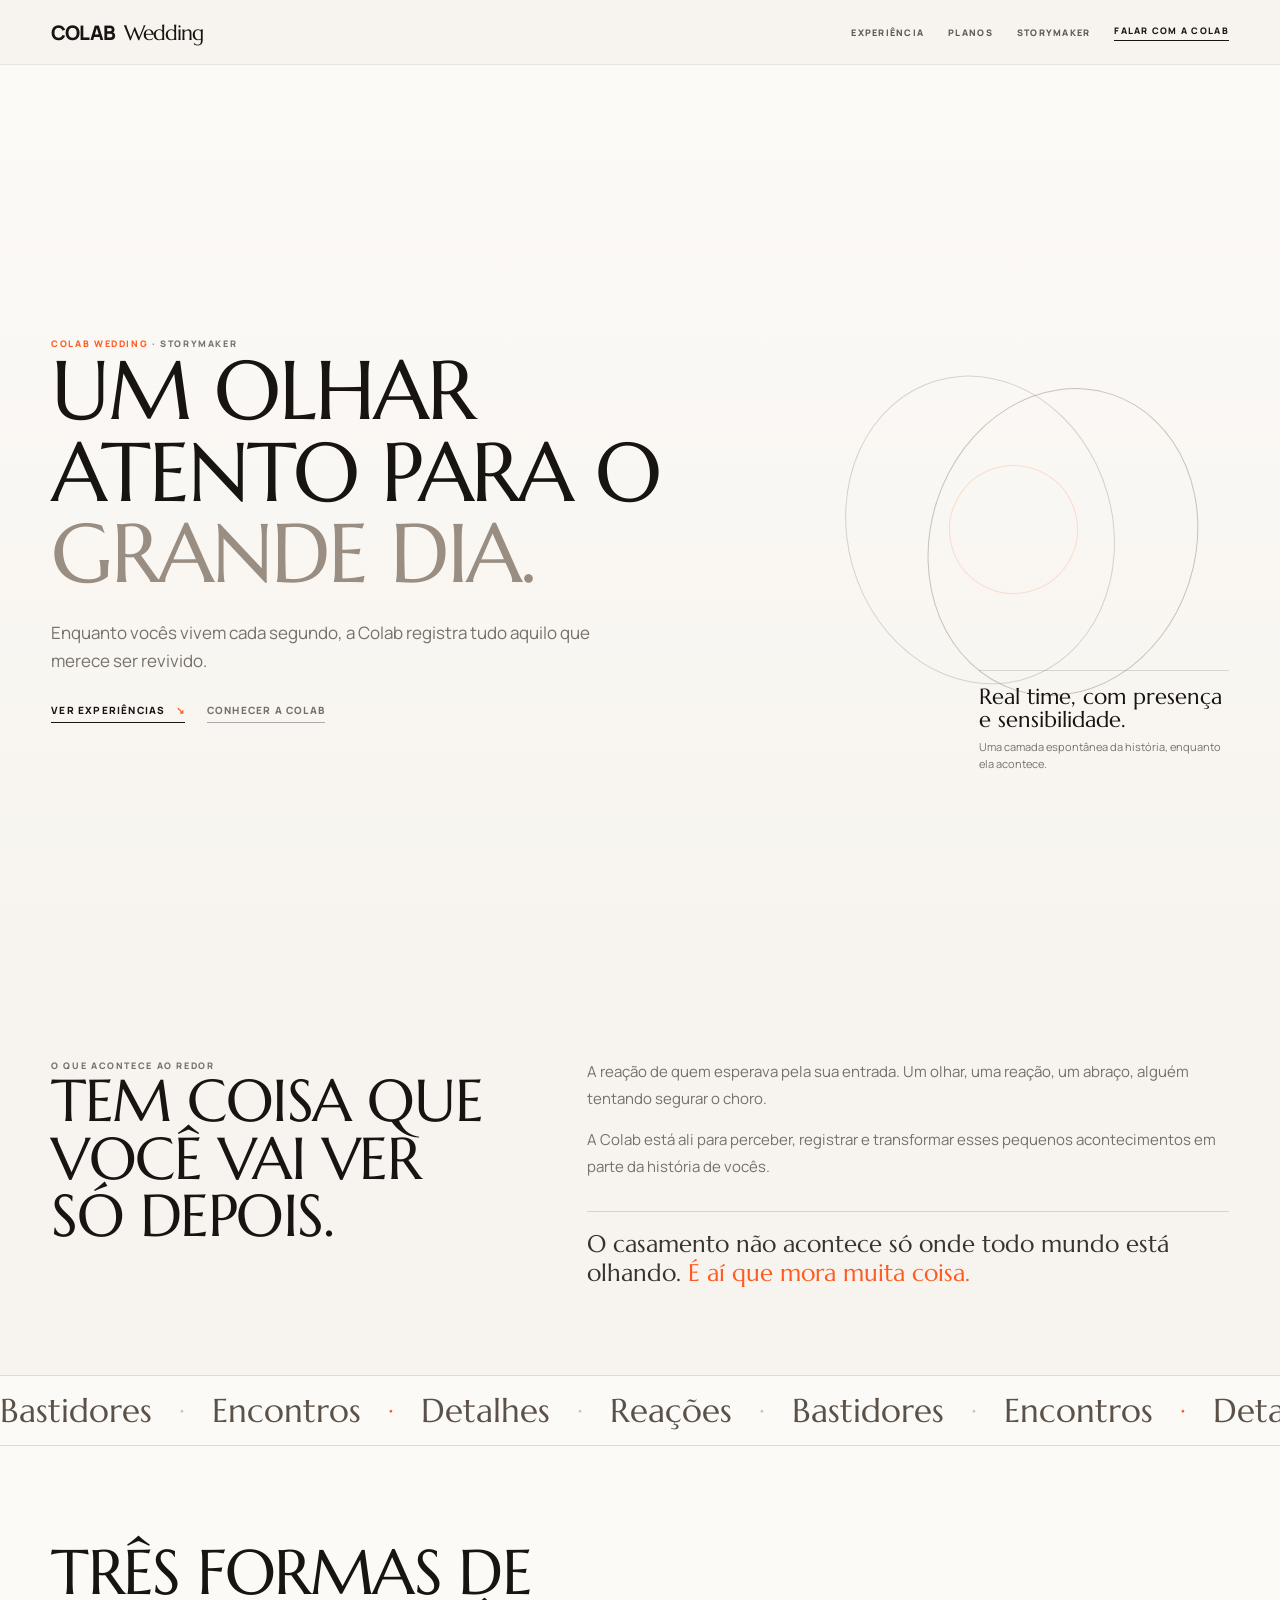
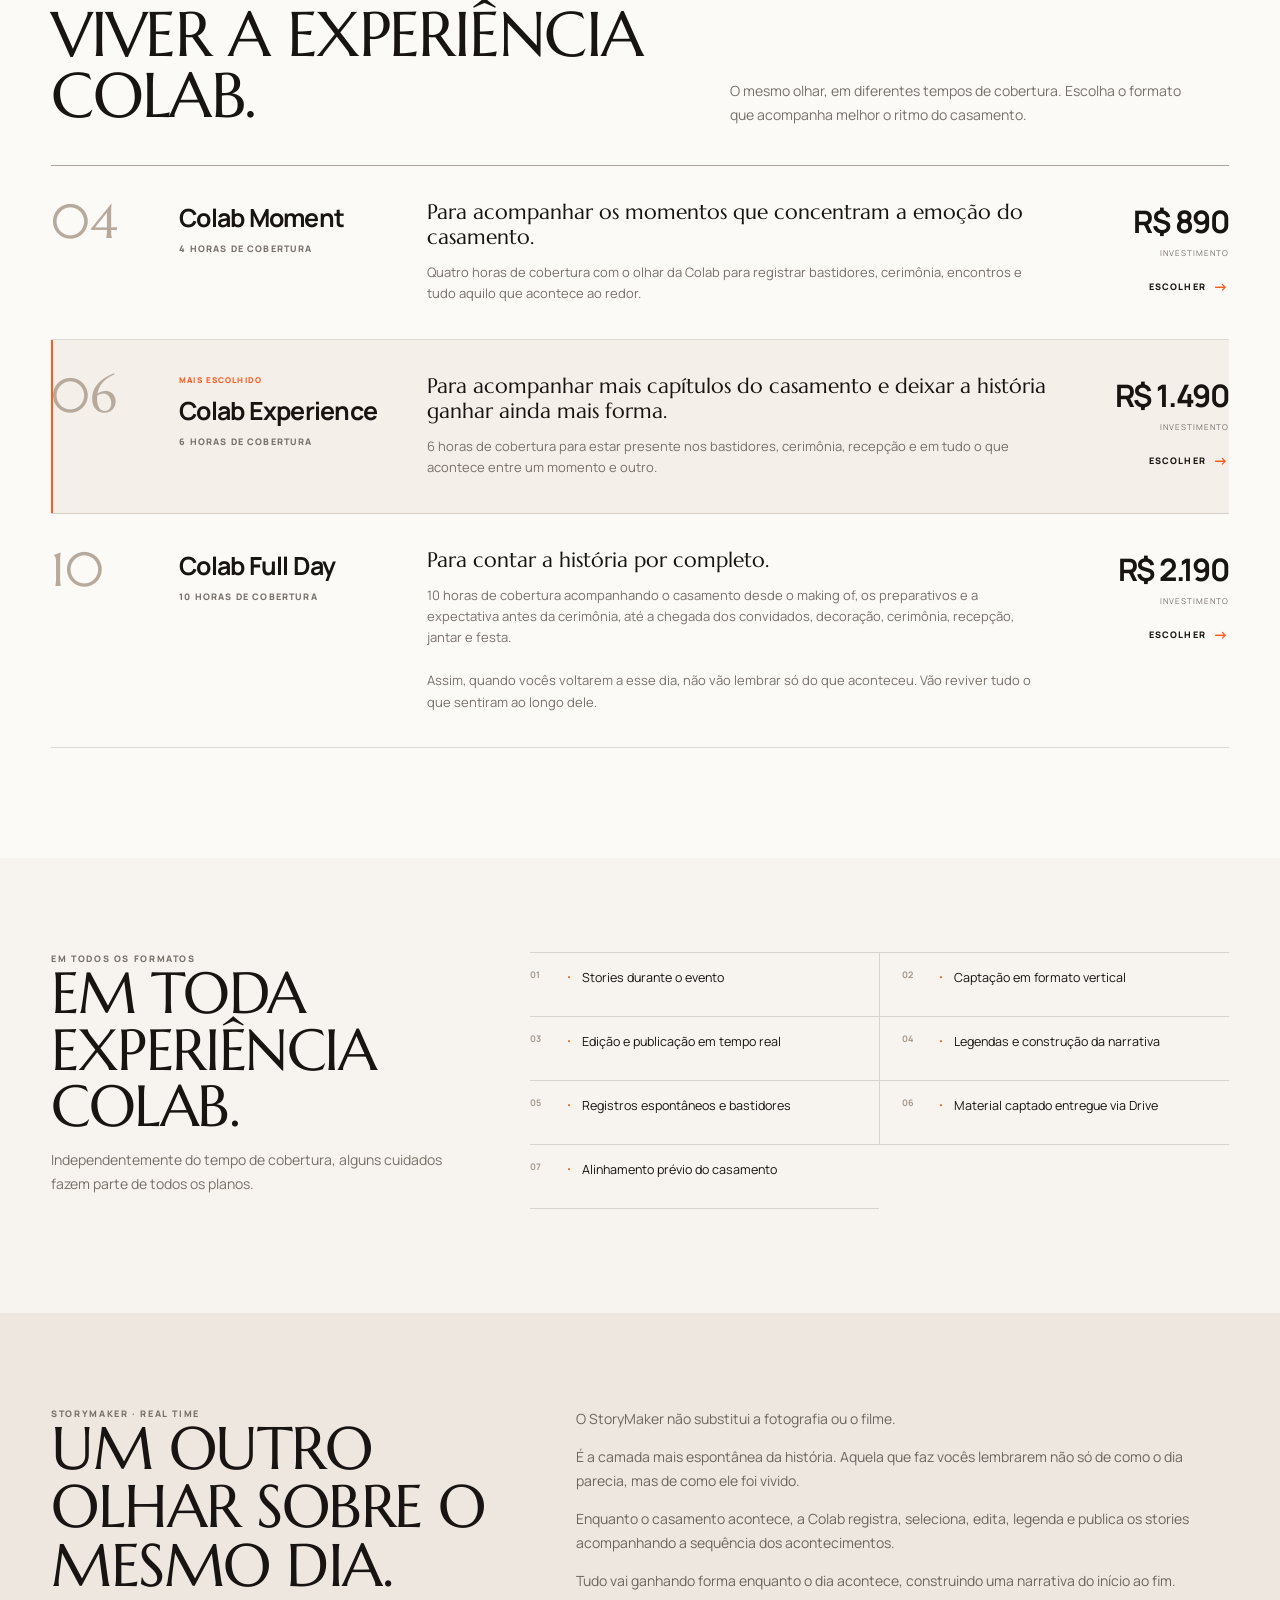
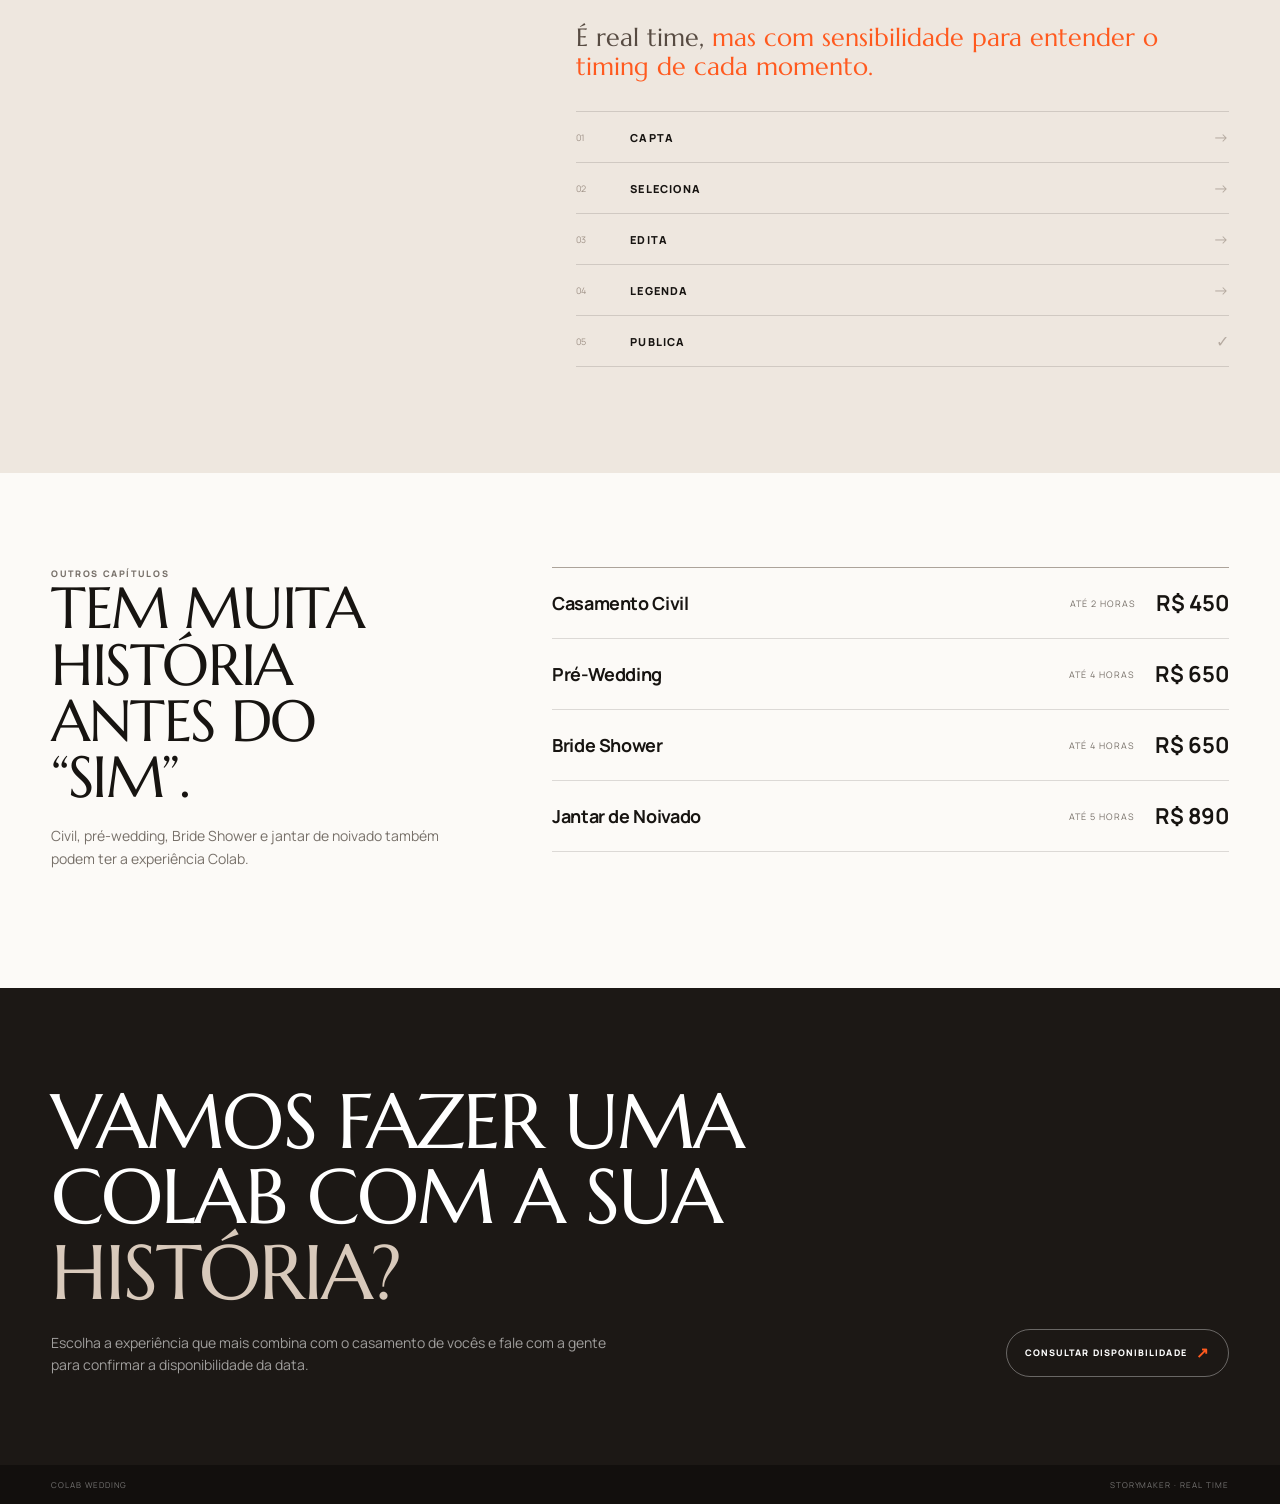
==== commit 6b3f29c2: "Rebuild Colab Wedding with understated luxury direction" ====
--- a/wedding/index.html
+++ b/wedding/index.html
@@ -3,299 +3,209 @@
 <head>
 <meta charset="utf-8">
 <meta name="viewport" content="width=device-width,initial-scale=1,viewport-fit=cover">
-<meta name="theme-color" content="#0c0c0c">
+<meta name="theme-color" content="#f7f4ef">
 <title>Colab Wedding</title>
-<meta name="description" content="Colab Wedding — StoryMaker para casamentos em tempo real.">
+<meta name="description" content="Colab Wedding — StoryMaker para casamentos.">
 <link rel="preconnect" href="https://fonts.googleapis.com">
 <link rel="preconnect" href="https://fonts.gstatic.com" crossorigin>
-<link href="https://fonts.googleapis.com/css2?family=Instrument+Serif:ital@0;1&family=Inter+Tight:wght@400;500;600;700;800&display=swap" rel="stylesheet">
+<link href="https://fonts.googleapis.com/css2?family=Manrope:wght@400;500;600;700;800&family=Marcellus&display=swap" rel="stylesheet">
 <style>
 :root{
-  --black:#0c0c0c;
-  --black2:#141414;
-  --white:#f8f7f3;
-  --paper:#f3f0ea;
-  --ink:#121212;
-  --muted:#6b6a66;
-  --line:rgba(18,18,18,.16);
+  --ivory:#f7f4ef;
+  --ivory2:#f0ebe4;
+  --paper:#fcfaf7;
+  --ink:#171411;
+  --muted:#777069;
+  --taupe:#cfc2b5;
+  --taupe2:#ded5cb;
+  --line:rgba(23,20,17,.14);
+  --dark:#1c1815;
   --orange:#ff5a1f;
-  --orange2:#ff7c4c;
-  --max:1220px;
+  --serif:"Marcellus",Georgia,serif;
+  --sans:"Manrope",-apple-system,BlinkMacSystemFont,"Helvetica Neue",Arial,sans-serif;
+  --max:1180px;
   --gutter:clamp(20px,4vw,58px);
-  --sans:"Inter Tight",-apple-system,BlinkMacSystemFont,"Helvetica Neue",Arial,sans-serif;
-  --serif:"Instrument Serif",Georgia,serif;
 }
 *{box-sizing:border-box}
-html{scroll-behavior:smooth;background:var(--black)}
-body{margin:0;font-family:var(--sans);background:var(--black);color:var(--white);overflow-x:hidden}
+html{scroll-behavior:smooth;background:var(--ivory)}
+body{margin:0;background:var(--ivory);color:var(--ink);font-family:var(--sans);overflow-x:hidden}
 a{color:inherit;text-decoration:none}
 button{font:inherit}
 .wrap{width:min(var(--max),calc(100% - 2*var(--gutter)));margin:auto}
-.reveal{opacity:0;transform:translateY(18px);transition:opacity .7s ease,transform .7s cubic-bezier(.2,.75,.2,1)}
+.reveal{opacity:0;transform:translateY(18px);transition:opacity .75s ease,transform .75s cubic-bezier(.2,.7,.2,1)}
 .reveal.show{opacity:1;transform:none}
-.kicker{font-size:9px;text-transform:uppercase;letter-spacing:.19em;font-weight:800;color:var(--orange)}
-.cursor-glow{position:fixed;width:420px;height:420px;border-radius:50%;pointer-events:none;background:radial-gradient(circle,rgba(255,90,31,.17),rgba(255,90,31,0) 68%);transform:translate(-50%,-50%);z-index:0;opacity:.85;mix-blend-mode:screen}
-.progress{position:fixed;left:0;top:0;height:2px;background:var(--orange);z-index:120;width:0}
-
-/* HEADER */
-header{position:fixed;inset:0 0 auto;z-index:100;transition:.3s ease}
-header.scrolled{background:rgba(12,12,12,.78);backdrop-filter:blur(18px);border-bottom:1px solid rgba(255,255,255,.08)}
-.nav{height:68px;display:flex;align-items:center;justify-content:space-between;gap:20px}
+.kicker{font-size:9px;text-transform:uppercase;letter-spacing:.18em;font-weight:800;color:var(--muted)}
+.kicker b{color:var(--orange);font-weight:800}
+.display{font-family:var(--serif);font-weight:400;letter-spacing:-.025em;line-height:.98;margin:0}
+.muted{color:var(--muted)}
+header{position:sticky;top:0;z-index:100;background:rgba(247,244,239,.93);backdrop-filter:blur(18px);border-bottom:1px solid rgba(23,20,17,.07)}
+.nav{height:64px;display:flex;align-items:center;justify-content:space-between;gap:20px}
 .brand{font-size:20px;font-weight:800;letter-spacing:-.045em}
-.brand em{font-family:var(--serif);font-size:23px;font-weight:400;margin-left:6px;color:var(--orange2)}
+.brand span{font-family:var(--serif);font-weight:400;margin-left:6px;font-size:21px}
 .nav-links{display:flex;gap:24px;align-items:center}
-.nav-links a{font-size:9px;text-transform:uppercase;letter-spacing:.16em;font-weight:800;color:rgba(255,255,255,.72)}
-.nav-cta{border:1px solid rgba(255,255,255,.22);border-radius:999px;padding:10px 14px!important;color:#fff!important}
-.menu{display:none;border:0;background:transparent;color:#fff;width:42px;height:42px}
-.menu:before,.menu:after,.menu span{content:"";display:block;width:22px;height:1px;background:currentColor;margin:5px auto}
-.mobile-nav{display:none;position:fixed;inset:0;z-index:95;background:var(--black);padding:104px var(--gutter) 30px}
+.nav-links a{font-size:9px;text-transform:uppercase;letter-spacing:.14em;font-weight:800;color:#5e5852}
+.nav-links .cta{border-bottom:1px solid var(--ink);padding-bottom:3px;color:var(--ink)}
+.menu{display:none;border:0;background:transparent;width:42px;height:42px;padding:0}
+.menu:before,.menu:after,.menu span{content:"";display:block;width:22px;height:1px;background:var(--ink);margin:5px auto}
+.mobile-nav{display:none;position:fixed;inset:64px 0 0;z-index:90;background:var(--ivory);padding:26px var(--gutter)}
 .mobile-nav.open{display:flex;flex-direction:column}
-.mobile-nav a{font-size:30px;font-weight:700;letter-spacing:-.04em;padding:16px 0;border-bottom:1px solid rgba(255,255,255,.12)}
-
-/* HERO */
-.hero{
-  min-height:100svh;position:relative;overflow:hidden;display:flex;align-items:flex-end;
-  background:
-    radial-gradient(circle at 74% 34%,rgba(255,90,31,.20),transparent 28%),
-    linear-gradient(180deg,#0b0b0b 0%,#111 100%);
-}
-.hero-orbit{position:absolute;right:-7vw;top:9vh;width:min(60vw,760px);aspect-ratio:1;pointer-events:none;opacity:.92}
-.hero-orbit .ring{position:absolute;border:1px solid rgba(255,255,255,.18);border-radius:50%;inset:0;animation:spin 22s linear infinite}
-.hero-orbit .ring.r2{inset:14%;border-color:rgba(255,90,31,.62);animation-duration:16s;animation-direction:reverse}
-.hero-orbit .ring.r3{inset:31%;border-color:rgba(255,255,255,.10);animation-duration:28s}
-.hero-orbit .dot{position:absolute;width:10px;height:10px;border-radius:50%;background:var(--orange);top:14%;left:52%;box-shadow:0 0 36px rgba(255,90,31,.75)}
-@keyframes spin{to{transform:rotate(360deg)}}
-.hero-inner{position:relative;z-index:2;padding:130px 0 64px;width:100%}
-.hero-grid{display:grid;grid-template-columns:minmax(0,1.12fr) minmax(280px,.48fr);gap:80px;align-items:end}
-.hero-copy{max-width:780px}
-.hero-kicker{display:flex;align-items:center;gap:12px;margin-bottom:24px}
-.hero-kicker:before{content:"";width:36px;height:2px;background:var(--orange)}
-.hero h1{
-  font-size:clamp(58px,7.2vw,104px);line-height:.88;letter-spacing:-.065em;
-  margin:0;font-weight:700;max-width:900px
-}
-.hero h1 span{display:block}
-.hero h1 .accent{font-family:var(--serif);font-weight:400;font-style:italic;color:var(--orange2);letter-spacing:-.035em}
-.hero-copy p{font-size:17px;line-height:1.6;color:rgba(255,255,255,.66);max-width:610px;margin:28px 0 0}
-.hero-actions{display:flex;gap:10px;flex-wrap:wrap;margin-top:30px}
-.btn{
-  min-height:46px;display:inline-flex;align-items:center;justify-content:center;gap:9px;
-  padding:0 18px;border-radius:999px;font-size:9px;letter-spacing:.13em;
-  text-transform:uppercase;font-weight:800
-}
-.btn.orange{background:var(--orange);color:#111}
-.btn.line{border:1px solid rgba(255,255,255,.22);color:#fff}
-.hero-side{padding-bottom:6px}
-.hero-side-line{border-top:1px solid rgba(255,255,255,.16);padding-top:16px}
-.hero-side strong{font-size:13px;line-height:1.35;display:block;max-width:260px}
-.hero-side p{font-size:11px;line-height:1.55;color:rgba(255,255,255,.46);margin:12px 0 0}
-.hero-signature{margin-top:34px;font-family:var(--serif);font-size:34px;line-height:.98;color:var(--orange2);max-width:220px}
-
-/* MARQUEE */
-.marquee{overflow:hidden;background:var(--orange);color:#111;border-top:1px solid rgba(0,0,0,.08);border-bottom:1px solid rgba(0,0,0,.08)}
-.marquee-track{display:flex;width:max-content;align-items:center;gap:25px;padding:12px 0;animation:move 18s linear infinite}
-.marquee span{font-size:12px;text-transform:uppercase;letter-spacing:.14em;font-weight:900;white-space:nowrap}
-.marquee i{font-style:normal;font-size:9px}
-@keyframes move{to{transform:translateX(-50%)}}
-
-/* LIGHT WORLD */
-.light{background:var(--white);color:var(--ink)}
-.story-intro{padding:108px 0 96px}
-.story-grid{display:grid;grid-template-columns:.76fr 1.24fr;gap:100px;align-items:start}
-.story-title{position:sticky;top:104px}
-.story-title h2{font-size:clamp(42px,5vw,68px);line-height:.94;letter-spacing:-.06em;margin:14px 0 0;max-width:500px}
-.story-copy{max-width:700px}
-.story-copy .lead{font-size:22px;line-height:1.36;letter-spacing:-.025em;font-weight:650;margin:0 0 22px}
-.story-copy p{font-size:15px;line-height:1.75;color:var(--muted);margin:0 0 14px}
-.story-quote{
-  margin-top:30px;padding:24px 0;border-top:1px solid var(--line);border-bottom:1px solid var(--line);
-  font-size:18px;font-weight:700;letter-spacing:-.02em
-}
-.story-quote span{color:var(--orange)}
-.word-cloud{display:flex;flex-wrap:wrap;gap:9px;margin-top:34px}
-.word{
-  border:1px solid var(--line);border-radius:999px;padding:11px 14px;font-size:11px;
-  text-transform:uppercase;letter-spacing:.1em;font-weight:800;background:#fff
-}
-.word:nth-child(2),.word:nth-child(4){background:var(--ink);color:#fff;border-color:var(--ink)}
-
-/* PROCESS */
-.process-section{padding:0 0 108px}
-.process-shell{
-  background:var(--ink);color:#fff;border-radius:28px;padding:42px;
-  display:grid;grid-template-columns:.72fr 1.28fr;gap:70px;align-items:start
-}
-.process-shell h2{font-size:clamp(34px,4vw,56px);line-height:.96;letter-spacing:-.055em;margin:12px 0 0}
-.process-copy p{font-size:14px;line-height:1.7;color:rgba(255,255,255,.58);margin:0 0 14px}
-.process-steps{margin-top:28px}
-.step{display:grid;grid-template-columns:44px 1fr auto;gap:14px;padding:15px 0;border-top:1px solid rgba(255,255,255,.12);align-items:center}
-.step:last-child{border-bottom:1px solid rgba(255,255,255,.12)}
-.step-nr{font-size:9px;color:var(--orange);font-weight:800}
-.step-name{font-size:12px;text-transform:uppercase;letter-spacing:.12em;font-weight:800}
-.step-mark{font-size:13px;color:rgba(255,255,255,.34)}
-.realtime-note{
-  margin-top:28px;font-family:var(--serif);font-size:26px;line-height:1.15;
-  color:var(--orange2);max-width:560px
-}
-
-/* PLAN EXPERIENCE */
-.plans{padding:110px 0 118px;background:var(--paper);color:var(--ink)}
-.plans-head{display:flex;align-items:flex-end;justify-content:space-between;gap:48px;margin-bottom:34px}
-.plans-head h2{font-size:clamp(40px,5vw,68px);line-height:.94;letter-spacing:-.06em;margin:0;max-width:730px}
-.plans-head p{font-size:13px;line-height:1.6;color:var(--muted);max-width:430px;margin:0}
-.plan-stack{border-top:1px solid var(--ink)}
-.plan{
-  position:relative;border-bottom:1px solid var(--line);padding:28px 0 30px;
-  display:grid;grid-template-columns:70px 260px minmax(0,1fr) 150px;gap:24px;align-items:start;
-  transition:.25s ease
-}
-.plan:hover{padding-left:14px;padding-right:14px;background:#fff}
-.plan.featured{background:#fff}
-.plan.featured:before{content:"";position:absolute;left:0;top:0;bottom:0;width:4px;background:var(--orange)}
-.plan-nr{font-size:10px;color:var(--orange);font-weight:800;padding-top:7px}
-.plan-name{font-size:29px;line-height:1;letter-spacing:-.05em;font-weight:800}
-.plan-hours{font-size:10px;text-transform:uppercase;letter-spacing:.11em;color:var(--muted);margin-top:9px;font-weight:700}
-.plan-badge{font-size:8px;text-transform:uppercase;letter-spacing:.13em;color:var(--orange);font-weight:900;margin-bottom:8px}
-.plan-copy strong{display:block;font-size:17px;line-height:1.35;letter-spacing:-.02em;margin-bottom:9px}
-.plan-copy p{font-size:12.8px;line-height:1.63;color:var(--muted);margin:0;max-width:650px}
+.mobile-nav a{font-family:var(--serif);font-size:31px;padding:15px 0;border-bottom:1px solid var(--line)}
+.hero{position:relative;overflow:hidden;padding:76px 0 58px;background:linear-gradient(180deg,var(--paper),var(--ivory))}
+.hero-grid{display:grid;grid-template-columns:minmax(0,1.1fr) minmax(300px,.7fr);gap:72px;align-items:center;min-height:calc(100svh - 122px)}
+.hero-copy{position:relative;z-index:2}
+.hero h1{font-size:clamp(54px,6.5vw,86px);max-width:820px}
+.hero h1 em{font-style:normal;color:#9a8d82}
+.hero-sub{font-size:17px;line-height:1.66;color:var(--muted);max-width:600px;margin:24px 0 0}
+.hero-actions{display:flex;gap:22px;align-items:center;flex-wrap:wrap;margin-top:28px}
+.hero-link{font-size:10px;text-transform:uppercase;letter-spacing:.12em;font-weight:800;padding-bottom:5px;border-bottom:1px solid var(--ink)}
+.hero-link.secondary{color:var(--muted);border-color:#aaa}
+.hero-link b{color:var(--orange);margin-left:7px}
+.hero-side{position:relative;height:520px;display:grid;place-items:center}
+.rings{position:relative;width:min(32vw,380px);aspect-ratio:1}
+.ring{position:absolute;border:1px solid rgba(86,75,65,.22);border-radius:50%;width:70%;height:82%;top:9%;left:6%;transform:rotate(-16deg)}
+.ring.r2{left:28%;top:12%;border-color:rgba(156,139,123,.5);transform:rotate(18deg)}
+.ring.r3{width:34%;height:34%;left:33%;top:33%;border-color:rgba(255,90,31,.3);opacity:.58}
+.hero-note{position:absolute;right:0;bottom:18px;width:250px;padding-top:14px;border-top:1px solid var(--line)}
+.hero-note strong{font-family:var(--serif);font-size:22px;font-weight:400;display:block;line-height:1.05}
+.hero-note span{display:block;font-size:11px;line-height:1.5;color:var(--muted);margin-top:8px}
+.intro{padding:82px 0 88px;background:var(--ivory)}
+.intro-grid{display:grid;grid-template-columns:.82fr 1.18fr;gap:90px;align-items:start}
+.intro h2{font-size:clamp(40px,4.6vw,62px);max-width:560px}
+.intro-copy{font-size:15px;line-height:1.78;color:var(--muted);max-width:650px}
+.intro-copy p{margin:0 0 15px}
+.intro-pull{margin-top:30px;padding-top:18px;border-top:1px solid var(--line);font-family:var(--serif);font-size:24px;line-height:1.2;color:#3a332d}
+.intro-pull b{color:var(--orange);font-weight:400}
+.motion{overflow:hidden;border-top:1px solid var(--line);border-bottom:1px solid var(--line);background:var(--paper)}
+.motion-track{width:max-content;display:flex;align-items:center;gap:26px;padding:14px 0;animation:slide 24s linear infinite}
+.motion span{font-family:var(--serif);font-size:33px;white-space:nowrap;color:#5b5148}
+.motion i{font-style:normal;color:var(--taupe);font-size:12px}
+.motion .micro{color:var(--orange)}
+@keyframes slide{to{transform:translateX(-50%)}}
+.plans{padding:96px 0 110px;background:var(--paper)}
+.plans-head{display:grid;grid-template-columns:1.1fr .9fr;gap:70px;align-items:end;margin-bottom:38px}
+.plans h2{font-size:clamp(42px,4.9vw,66px);max-width:690px}
+.plans-head p{font-size:14px;line-height:1.7;color:var(--muted);max-width:470px;margin:0}
+.plan-list{border-top:1px solid #aca39a}
+.plan{position:relative;display:grid;grid-template-columns:100px 220px minmax(0,1fr) 150px;gap:28px;padding:34px 0;border-bottom:1px solid var(--line);align-items:start;overflow:hidden}
+.plan:before{content:"";position:absolute;inset:0 auto 0 0;width:0;background:rgba(207,194,181,.22);transition:.35s ease;z-index:0}
+.plan:hover:before{width:100%}
+.plan>*{position:relative;z-index:1}
+.plan.featured{background:#f5efe9}
+.plan.featured:after{content:"";position:absolute;left:0;top:0;bottom:0;width:2px;background:var(--orange)}
+.plan-hour{font-family:var(--serif);font-size:48px;line-height:.9;color:#b7aa9d}
+.plan-name{font-size:25px;font-weight:700;letter-spacing:-.03em}
+.plan-tag{font-size:9px;text-transform:uppercase;letter-spacing:.13em;color:var(--muted);margin-top:7px;font-weight:800}
+.plan-badge{font-size:8px;text-transform:uppercase;letter-spacing:.14em;color:var(--orange);font-weight:800;margin-bottom:8px}
+.plan-copy strong{display:block;font-family:var(--serif);font-size:21px;line-height:1.22;font-weight:400;margin-bottom:11px}
+.plan-copy p{font-size:13px;line-height:1.65;color:var(--muted);margin:0;max-width:650px}
 .plan-side{text-align:right}
-.plan-price{font-size:31px;letter-spacing:-.05em;font-weight:800;line-height:1}
+.price{font-size:31px;font-weight:700;letter-spacing:-.04em}
 .plan-side small{display:block;font-size:8px;text-transform:uppercase;letter-spacing:.12em;color:var(--muted);margin-top:5px}
-.plan-cta{display:inline-flex;align-items:center;gap:7px;margin-top:17px;font-size:9px;text-transform:uppercase;letter-spacing:.12em;font-weight:900}
-.plan-cta b{color:var(--orange);font-size:15px}
-
-/* INCLUDED */
-.included{padding:106px 0 110px;background:var(--white);color:var(--ink)}
-.included-grid{display:grid;grid-template-columns:.7fr 1.3fr;gap:92px}
-.included h2{font-size:clamp(38px,4.6vw,62px);line-height:.96;letter-spacing:-.055em;margin:12px 0 0}
-.included-copy p{font-size:13px;line-height:1.65;color:var(--muted);max-width:430px;margin:18px 0 0}
-.included-list{border-top:1px solid var(--ink)}
-.inc{
-  display:grid;grid-template-columns:34px 1fr auto;gap:12px;padding:15px 0;border-bottom:1px solid var(--line);align-items:center
-}
-.inc b{font-size:9px;color:var(--orange)}
-.inc span{font-size:13px;font-weight:650}
-.inc i{font-style:normal;color:#aaa;font-size:12px}
-
-/* EXTRAS */
-.extras{padding:102px 0 112px;background:var(--black);color:#fff}
-.extras-grid{display:grid;grid-template-columns:.72fr 1.28fr;gap:88px}
-.extras h2{font-size:clamp(38px,4.6vw,62px);line-height:.96;letter-spacing:-.055em;margin:12px 0 0;max-width:520px}
-.extras-copy{font-size:13px;line-height:1.65;color:rgba(255,255,255,.53);max-width:480px;margin-top:18px}
-.extra-list{border-top:1px solid rgba(255,255,255,.18)}
-.extra{border-bottom:1px solid rgba(255,255,255,.14)}
-.extra summary{
-  list-style:none;cursor:pointer;display:grid;grid-template-columns:1fr auto auto;
-  gap:20px;align-items:center;padding:19px 0
-}
+.choose{display:inline-flex;gap:7px;align-items:center;margin-top:18px;font-size:9px;text-transform:uppercase;letter-spacing:.12em;font-weight:800}
+.choose b{color:var(--orange);font-size:15px}
+.included{padding:94px 0 104px;background:var(--ivory)}
+.included-grid{display:grid;grid-template-columns:.72fr 1.28fr;gap:86px}
+.included h2{font-size:clamp(38px,4.5vw,58px);max-width:500px}
+.included-copy p{font-size:14px;line-height:1.65;color:var(--muted);max-width:440px}
+.included-list{display:grid;grid-template-columns:1fr 1fr;border-top:1px solid var(--line)}
+.inc{padding:16px 0;border-bottom:1px solid var(--line);font-size:12.5px;line-height:1.42;display:flex;gap:10px}
+.inc:nth-child(odd){padding-right:22px}
+.inc:nth-child(even){padding-left:22px;border-left:1px solid var(--line)}
+.inc b{font-size:9px;color:#a5988c;flex:0 0 26px}
+.inc .dot{color:var(--orange);font-size:9px;margin-top:2px}
+.storymaker{padding:94px 0 106px;background:#eee7df;color:var(--ink)}
+.story-grid{display:grid;grid-template-columns:.8fr 1.2fr;gap:90px}
+.storymaker h2{font-size:clamp(39px,4.7vw,60px);max-width:570px}
+.story-copy p{font-size:14px;line-height:1.72;color:#6d655f;margin:0 0 14px;max-width:680px}
+.story-quote{font-family:var(--serif);font-size:25px;line-height:1.16;color:#574b42;margin-top:30px;max-width:620px}
+.story-quote b{color:var(--orange);font-weight:400}
+.steps{margin-top:30px;border-top:1px solid var(--line)}
+.step{display:grid;grid-template-columns:42px 1fr auto;gap:12px;padding:14px 0;border-bottom:1px solid var(--line);align-items:center}
+.step .nr{font-size:9px;color:#9f9287}
+.step .label{font-size:11px;text-transform:uppercase;letter-spacing:.11em;font-weight:800}
+.step .arrow{color:#b5aaa0}
+.extras{padding:94px 0 104px;background:var(--paper)}
+.extras-grid{display:grid;grid-template-columns:.76fr 1.24fr;gap:86px}
+.extras h2{font-size:clamp(38px,4.5vw,58px);max-width:520px}
+.extras-copy{font-size:14px;line-height:1.65;color:var(--muted);max-width:450px;margin-top:18px}
+.extra-list{border-top:1px solid #aca39a}
+.extra{border-bottom:1px solid var(--line)}
+.extra summary{list-style:none;cursor:pointer;display:grid;grid-template-columns:1fr auto auto;gap:20px;align-items:center;padding:20px 0}
 .extra summary::-webkit-details-marker{display:none}
-.extra-name{font-size:19px;font-weight:700;letter-spacing:-.025em}
-.extra-hours{font-size:9px;text-transform:uppercase;letter-spacing:.11em;color:rgba(255,255,255,.45)}
-.extra-price{font-size:22px;font-weight:800}
-.extra-body{padding:0 0 18px;font-size:12px;line-height:1.6;color:rgba(255,255,255,.5);max-width:700px}
-
-/* FINAL */
-.final{
-  background:
-    radial-gradient(circle at 78% 20%,rgba(255,90,31,.21),transparent 22%),
-    var(--black);
-  color:#fff;padding:94px 0 106px;border-top:1px solid rgba(255,255,255,.09)
-}
-.final-grid{display:grid;grid-template-columns:1fr auto;gap:60px;align-items:end}
-.final h2{font-size:clamp(48px,6.5vw,90px);line-height:.9;letter-spacing:-.065em;margin:0;max-width:900px}
-.final h2 .serif{font-family:var(--serif);font-weight:400;font-style:italic;color:var(--orange2)}
-.final p{font-size:14px;line-height:1.6;color:rgba(255,255,255,.56);max-width:560px;margin:24px 0 0}
-.final-btn{
-  min-height:50px;display:inline-flex;align-items:center;gap:9px;background:var(--orange);color:#111;
-  padding:0 20px;border-radius:999px;font-size:9px;text-transform:uppercase;letter-spacing:.12em;font-weight:900;
-  white-space:nowrap
-}
-footer{background:#070707;border-top:1px solid rgba(255,255,255,.08);padding:14px 0;color:rgba(255,255,255,.42)}
+.extra-name{font-size:18px;font-weight:700;letter-spacing:-.02em}
+.extra-hours{font-size:9px;text-transform:uppercase;letter-spacing:.11em;color:var(--muted)}
+.extra-price{font-size:22px;font-weight:700}
+.extra-body{font-size:12.5px;line-height:1.6;color:var(--muted);padding:0 0 18px;max-width:680px}
+.close{padding:96px 0 88px;background:var(--dark);color:#fff}
+.close-grid{display:grid;grid-template-columns:1fr auto;gap:52px;align-items:end}
+.close h2{font-size:clamp(48px,6vw,80px);max-width:920px}
+.close h2 em{font-style:normal;font-family:var(--serif);font-weight:400;color:#d8c9bb}
+.close p{font-size:14px;line-height:1.6;color:rgba(255,255,255,.58);max-width:580px;margin:22px 0 0}
+.close-btn{min-height:48px;display:inline-flex;align-items:center;gap:9px;padding:0 18px;border:1px solid rgba(255,255,255,.34);border-radius:999px;font-size:9px;text-transform:uppercase;letter-spacing:.12em;font-weight:800;white-space:nowrap}
+.close-btn b{color:var(--orange);font-size:15px}
+footer{background:#120f0d;color:rgba(255,255,255,.42);padding:14px 0}
 .footer{display:flex;justify-content:space-between;gap:18px;font-size:8px;text-transform:uppercase;letter-spacing:.12em}
-.mobile-cta{display:none}
-
-/* MOBILE */
 @media(max-width:840px){
   :root{--gutter:20px}
-  .cursor-glow{display:none}
   .nav{height:58px}.nav-links{display:none}.menu{display:block}
-  .brand{font-size:18px}.brand em{font-size:20px}
-  .hero{min-height:auto}
-  .hero-orbit{width:420px;right:-210px;top:75px;opacity:.58}
-  .hero-inner{padding:105px 0 46px}
-  .hero-grid{grid-template-columns:1fr;gap:44px}
-  .hero h1{font-size:42px;line-height:.92;max-width:95%}
-  .hero-copy p{font-size:14.5px;line-height:1.6;max-width:92%}
-  .hero-side{display:grid;grid-template-columns:1fr auto;gap:20px;align-items:end}
-  .hero-side-line{max-width:230px}
-  .hero-signature{font-size:27px;text-align:right;margin:0;max-width:150px}
-  .btn{min-height:43px;padding:0 15px;font-size:8px}
-
-  .marquee-track{gap:18px;padding:10px 0;animation-duration:15s}
-  .marquee span{font-size:10px}
-
-  .story-intro{padding:70px 0 64px}
-  .story-grid{grid-template-columns:1fr;gap:26px}
-  .story-title{position:static}
-  .story-title h2{font-size:34px}
-  .story-copy .lead{font-size:18px}
-  .story-copy p{font-size:14px}
-  .story-quote{font-size:16px;padding:19px 0}
-  .word{font-size:9px;padding:9px 11px}
-
-  .process-section{padding:0 0 72px}
-  .process-shell{border-radius:22px;padding:26px 22px;grid-template-columns:1fr;gap:28px}
-  .process-shell h2{font-size:34px}
-  .process-copy p{font-size:13px}
-  .step{grid-template-columns:34px 1fr auto;padding:13px 0}
-  .realtime-note{font-size:22px}
-
-  .plans{padding:70px 0 78px}
-  .plans-head{display:block;margin-bottom:26px}
-  .plans-head h2{font-size:35px}
-  .plans-head p{font-size:12.8px;margin-top:13px}
-  .plan{grid-template-columns:34px 1fr auto;gap:12px;padding:23px 0}
-  .plan:hover{padding-left:0;padding-right:0;background:transparent}
+  .brand{font-size:18px}.brand span{font-size:19px}
+  .mobile-nav{inset:58px 0 0}
+  .hero{padding:36px 0 42px}
+  .hero-grid{grid-template-columns:1fr;gap:22px;min-height:auto}
+  .hero h1{font-size:39px;line-height:.98;max-width:94%}
+  .hero-sub{font-size:14.5px;line-height:1.62;max-width:94%}
+  .hero-side{height:260px;order:-1;margin-top:10px}
+  .rings{width:250px}
+  .hero-note{width:205px;right:0;bottom:0}
+  .hero-note strong{font-size:18px}
+  .hero-note span{font-size:10.5px}
+  .hero-actions{margin-top:24px}
+  .hero-link{font-size:9px}
+  .intro{padding:66px 0 58px}
+  .intro-grid,.plans-head,.included-grid,.story-grid,.extras-grid{grid-template-columns:1fr;gap:24px}
+  .intro h2,.plans h2,.included h2,.storymaker h2,.extras h2{font-size:32px;line-height:1}
+  .intro-copy{font-size:14px}
+  .intro-pull{font-size:20px}
+  .motion-track{gap:19px;padding:11px 0;animation-duration:18s}
+  .motion span{font-size:27px}
+  .plans{padding:68px 0 78px}
+  .plans-head{margin-bottom:26px}
+  .plans-head p{font-size:13px}
+  .plan{grid-template-columns:48px 1fr auto;gap:12px;padding:24px 0}
   .plan.featured{margin-inline:-20px;padding-inline:20px}
-  .plan-name{font-size:24px}
+  .plan-hour{font-size:34px}
+  .plan-name{font-size:22px}
+  .plan-tag{font-size:8px}
   .plan-copy{grid-column:2/-1}
-  .plan-copy strong{font-size:16px}
-  .plan-copy p{font-size:12.6px}
+  .plan-copy strong{font-size:18px}
+  .plan-copy p{font-size:12.7px}
   .plan-side{grid-column:3;grid-row:1;text-align:right}
-  .plan-price{font-size:27px}
-  .plan-cta{margin-top:12px}
-
-  .included{padding:70px 0 76px}
-  .included-grid{grid-template-columns:1fr;gap:30px}
-  .included h2{font-size:34px}
-  .inc{grid-template-columns:28px 1fr auto;padding:13px 0}
-  .inc span{font-size:12.5px}
-
-  .extras{padding:70px 0 78px}
-  .extras-grid{grid-template-columns:1fr;gap:30px}
-  .extras h2{font-size:34px}
+  .price{font-size:27px}
+  .choose{margin-top:12px}
+  .included{padding:68px 0 74px}
+  .included-copy p{font-size:13px}
+  .included-list{grid-template-columns:1fr}
+  .inc:nth-child(odd),.inc:nth-child(even){padding:14px 0;border-left:0}
+  .storymaker{padding:68px 0 74px}
+  .story-copy p{font-size:13.3px}
+  .story-quote{font-size:21px}
+  .step{padding:13px 0}
+  .extras{padding:68px 0 74px}
+  .extras-copy{font-size:13px}
   .extra summary{grid-template-columns:1fr auto;gap:6px 14px}
   .extra-hours{grid-column:1;grid-row:2}
   .extra-price{grid-column:2;grid-row:1/3;align-self:center}
   .extra-body{font-size:12px}
-
-  .final{padding:72px 0 92px}
-  .final-grid{grid-template-columns:1fr;gap:30px}
-  .final h2{font-size:42px}
-  .final p{font-size:13px}
-  .final-btn{width:max-content}
-
-  .mobile-cta{
-    position:fixed;z-index:90;left:14px;right:14px;bottom:calc(12px + env(safe-area-inset-bottom));
-    min-height:52px;border-radius:999px;background:var(--orange);color:#111;
-    display:flex;align-items:center;justify-content:space-between;padding:0 16px;
-    box-shadow:0 14px 36px rgba(0,0,0,.30);font-size:9px;text-transform:uppercase;letter-spacing:.12em;font-weight:900
-  }
-  footer{padding-bottom:82px}
+  .close{padding:70px 0 64px}
+  .close-grid{grid-template-columns:1fr;gap:28px}
+  .close h2{font-size:38px;line-height:.98}
+  .close p{font-size:13px}
+  .close-btn{width:max-content}
+  .footer{font-size:7px}
 }
 @media(max-width:380px){
-  .hero h1{font-size:38px}
-  .plan{grid-template-columns:30px 1fr}
+  .hero h1{font-size:36px}
+  .plan{grid-template-columns:42px 1fr}
   .plan-side{grid-column:2;grid-row:auto;text-align:left}
   .plan-copy{grid-column:2}
 }
@@ -306,268 +216,98 @@
 </style>
 </head>
 <body>
-<div class="progress"></div>
-<div class="cursor-glow" aria-hidden="true"></div>
-
 <header>
   <div class="wrap nav">
-    <a class="brand" href="#top">COLAB<em>Wedding</em></a>
+    <a class="brand" href="#top">COLAB <span>Wedding</span></a>
     <nav class="nav-links">
       <a href="#experiencia">Experiência</a>
+      <a href="#planos">Planos</a>
       <a href="#storymaker">StoryMaker</a>
-      <a href="#planos">Planos</a>
-      <a class="nav-cta" href="#contato">Falar com a Colab</a>
+      <a class="cta" href="#contato">Falar com a Colab</a>
     </nav>
     <button class="menu" aria-label="Abrir menu"><span></span></button>
   </div>
 </header>
-
 <div class="mobile-nav">
   <a href="#experiencia">Experiência</a>
+  <a href="#planos">Planos</a>
   <a href="#storymaker">StoryMaker</a>
-  <a href="#planos">Planos</a>
   <a href="#outros">Outros momentos</a>
 </div>
-
 <main id="top">
-
 <section class="hero">
-  <div class="hero-orbit" aria-hidden="true">
-    <div class="ring"></div><div class="ring r2"></div><div class="ring r3"></div><div class="dot"></div>
-  </div>
-  <div class="wrap hero-inner">
-    <div class="hero-grid">
-      <div class="hero-copy reveal">
-        <div class="hero-kicker kicker">StoryMaker · Real Time</div>
-        <h1><span>UM OLHAR ATENTO</span><span>PARA O <span class="accent">GRANDE DIA.</span></span></h1>
-        <p>Enquanto vocês vivem cada segundo, a Colab registra tudo aquilo que merece ser revivido.</p>
-        <div class="hero-actions">
-          <a class="btn orange" href="#planos">Conhecer os planos ↘</a>
-          <a class="btn line" href="#experiencia">Entender a experiência</a>
-        </div>
+  <div class="wrap hero-grid">
+    <div class="hero-copy reveal">
+      <div class="kicker"><b>COLAB WEDDING</b> · STORYMAKER</div>
+      <h1 class="display">UM OLHAR ATENTO PARA O <em>GRANDE DIA.</em></h1>
+      <p class="hero-sub">Enquanto vocês vivem cada segundo, a Colab registra tudo aquilo que merece ser revivido.</p>
+      <div class="hero-actions">
+        <a class="hero-link" href="#planos">VER EXPERIÊNCIAS <b>↘</b></a>
+        <a class="hero-link secondary" href="#experiencia">CONHECER A COLAB</a>
       </div>
-      <aside class="hero-side reveal">
-        <div class="hero-side-line">
-          <strong>O casamento acontece uma vez. O que passa despercebido também faz parte da história.</strong>
-          <p>A Colab acompanha o dia de dentro da experiência, com atenção ao que acontece ao redor.</p>
-        </div>
-        <div class="hero-signature">Você vive. A gente não deixa passar.</div>
-      </aside>
-    </div>
-  </div>
-</section>
-
-<div class="marquee" aria-hidden="true">
-  <div class="marquee-track">
-    <span>Bastidores</span><i>•</i><span>Encontros</span><i>•</i><span>Detalhes</span><i>•</i><span>Reações</span><i>•</i>
-    <span>Bastidores</span><i>•</i><span>Encontros</span><i>•</i><span>Detalhes</span><i>•</i><span>Reações</span><i>•</i>
-  </div>
-</div>
-
-<div class="light">
-
-<section class="story-intro" id="experiencia">
-  <div class="wrap story-grid">
-    <div class="story-title reveal">
-      <div class="kicker">O que a Colab percebe</div>
-      <h2>TEM COISA QUE VOCÊ VAI VER SÓ DEPOIS.</h2>
-    </div>
-    <div class="story-copy reveal">
-      <p class="lead">A reação de quem esperava pela sua entrada. Um olhar, uma reação, um abraço, alguém tentando segurar o choro.</p>
-      <p>A Colab está ali para perceber, registrar e transformar esses pequenos acontecimentos em parte da história de vocês.</p>
-      <div class="story-quote">O casamento não acontece só onde todo mundo está olhando. <span>É por isso que o nosso olhar está ao redor.</span></div>
-      <div class="word-cloud">
-        <span class="word">Bastidores</span><span class="word">Encontros</span><span class="word">Detalhes</span><span class="word">Reações</span>
-      </div>
-    </div>
-  </div>
-</section>
-
-<section class="process-section" id="storymaker">
-  <div class="wrap process-shell reveal">
-    <div>
-      <div class="kicker">StoryMaker</div>
-      <h2>UM OUTRO OLHAR SOBRE O MESMO DIA.</h2>
-    </div>
-    <div class="process-copy">
-      <p>O StoryMaker não substitui a fotografia ou o filme.</p>
-      <p>É a camada mais espontânea da história. Aquela que faz vocês lembrarem não só de como o dia parecia, mas de como ele foi vivido.</p>
-      <p>Enquanto o casamento acontece, a Colab registra, seleciona, edita, legenda e publica os stories acompanhando a sequência dos acontecimentos.</p>
-
-      <div class="process-steps">
-        <div class="step"><span class="step-nr">01</span><span class="step-name">Capta</span><span class="step-mark">→</span></div>
-        <div class="step"><span class="step-nr">02</span><span class="step-name">Seleciona</span><span class="step-mark">→</span></div>
-        <div class="step"><span class="step-nr">03</span><span class="step-name">Edita</span><span class="step-mark">→</span></div>
-        <div class="step"><span class="step-nr">04</span><span class="step-name">Legenda</span><span class="step-mark">→</span></div>
-        <div class="step"><span class="step-nr">05</span><span class="step-name">Publica</span><span class="step-mark">✓</span></div>
-      </div>
-      <div class="realtime-note">É real time, mas com sensibilidade para entender o timing de cada momento.</div>
-    </div>
-  </div>
-</section>
-
-</div>
-
+    </div>
+    <div class="hero-side reveal" aria-hidden="true">
+      <div class="rings"><div class="ring"></div><div class="ring r2"></div><div class="ring r3"></div></div>
+      <div class="hero-note"><strong>Real time, com presença e sensibilidade.</strong><span>Uma camada espontânea da história, enquanto ela acontece.</span></div>
+    </div>
+  </div>
+</section>
+<section class="intro" id="experiencia">
+  <div class="wrap intro-grid">
+    <div class="reveal"><div class="kicker">O QUE ACONTECE AO REDOR</div><h2 class="display">TEM COISA QUE VOCÊ VAI VER SÓ DEPOIS.</h2></div>
+    <div class="reveal"><div class="intro-copy"><p>A reação de quem esperava pela sua entrada. Um olhar, uma reação, um abraço, alguém tentando segurar o choro.</p><p>A Colab está ali para perceber, registrar e transformar esses pequenos acontecimentos em parte da história de vocês.</p></div><div class="intro-pull">O casamento não acontece só onde todo mundo está olhando. <b>É aí que mora muita coisa.</b></div></div>
+  </div>
+</section>
+<div class="motion" aria-hidden="true"><div class="motion-track"><span>Bastidores</span><i>•</i><span>Encontros</span><i class="micro">•</i><span>Detalhes</span><i>•</i><span>Reações</span><i>•</i><span>Bastidores</span><i>•</i><span>Encontros</span><i class="micro">•</i><span>Detalhes</span><i>•</i><span>Reações</span><i>•</i></div></div>
 <section class="plans" id="planos">
   <div class="wrap">
-    <div class="plans-head reveal">
-      <h2>TRÊS FORMAS DE VIVER A EXPERIÊNCIA COLAB.</h2>
-      <p>O mesmo olhar, em diferentes tempos de cobertura. Escolha o formato que melhor acompanha o ritmo do casamento.</p>
-    </div>
-
-    <div class="plan-stack">
-      <article class="plan reveal">
-        <div class="plan-nr">01</div>
-        <div>
-          <div class="plan-name">Colab Moment</div>
-          <div class="plan-hours">4 horas</div>
-        </div>
-        <div class="plan-copy">
-          <strong>Para acompanhar os momentos que concentram a emoção do casamento.</strong>
-          <p>Quatro horas de cobertura com o olhar da Colab para registrar bastidores, cerimônia, encontros e tudo aquilo que acontece ao redor.</p>
-        </div>
-        <div class="plan-side">
-          <div class="plan-price">R$ 890</div>
-          <small>investimento</small>
-          <a class="plan-cta" href="https://wa.me/5549991070654?text=Oi%21%20Quero%20escolher%20o%20Colab%20Moment." target="_blank" rel="noopener">Escolher <b>→</b></a>
-        </div>
-      </article>
-
-      <article class="plan featured reveal">
-        <div class="plan-nr">02</div>
-        <div>
-          <div class="plan-badge">● Mais escolhido</div>
-          <div class="plan-name">Colab Experience</div>
-          <div class="plan-hours">6 horas</div>
-        </div>
-        <div class="plan-copy">
-          <strong>Para acompanhar mais capítulos do casamento e deixar a história ganhar ainda mais forma.</strong>
-          <p>6 horas de cobertura para estar presente nos bastidores, cerimônia, recepção e em tudo o que acontece entre um momento e outro.</p>
-        </div>
-        <div class="plan-side">
-          <div class="plan-price">R$ 1.490</div>
-          <small>investimento</small>
-          <a class="plan-cta" href="https://wa.me/5549991070654?text=Oi%21%20Quero%20escolher%20o%20Colab%20Experience." target="_blank" rel="noopener">Escolher <b>→</b></a>
-        </div>
-      </article>
-
-      <article class="plan reveal">
-        <div class="plan-nr">03</div>
-        <div>
-          <div class="plan-name">Colab Full Day</div>
-          <div class="plan-hours">10 horas</div>
-        </div>
-        <div class="plan-copy">
-          <strong>Para contar a história por completo.</strong>
-          <p>10 horas de cobertura acompanhando o casamento desde o making of, os preparativos e a expectativa antes da cerimônia, até a chegada dos convidados, decoração, cerimônia, recepção, jantar e festa.<br><br>Assim, quando vocês voltarem a esse dia, não vão lembrar só do que aconteceu. Vão reviver tudo o que sentiram ao longo dele.</p>
-        </div>
-        <div class="plan-side">
-          <div class="plan-price">R$ 2.190</div>
-          <small>investimento</small>
-          <a class="plan-cta" href="https://wa.me/5549991070654?text=Oi%21%20Quero%20escolher%20o%20Colab%20Full%20Day." target="_blank" rel="noopener">Escolher <b>→</b></a>
-        </div>
-      </article>
-    </div>
-  </div>
-</section>
-
+    <div class="plans-head reveal"><h2 class="display">TRÊS FORMAS DE VIVER A EXPERIÊNCIA COLAB.</h2><p>O mesmo olhar, em diferentes tempos de cobertura. Escolha o formato que acompanha melhor o ritmo do casamento.</p></div>
+    <div class="plan-list">
+      <article class="plan reveal"><div class="plan-hour">04</div><div><div class="plan-name">Colab Moment</div><div class="plan-tag">4 horas de cobertura</div></div><div class="plan-copy"><strong>Para acompanhar os momentos que concentram a emoção do casamento.</strong><p>Quatro horas de cobertura com o olhar da Colab para registrar bastidores, cerimônia, encontros e tudo aquilo que acontece ao redor.</p></div><div class="plan-side"><div class="price">R$ 890</div><small>investimento</small><a class="choose" href="https://wa.me/5549991070654?text=Oi%21%20Quero%20escolher%20o%20Colab%20Moment." target="_blank" rel="noopener">ESCOLHER <b>→</b></a></div></article>
+      <article class="plan featured reveal"><div class="plan-hour">06</div><div><div class="plan-badge">Mais escolhido</div><div class="plan-name">Colab Experience</div><div class="plan-tag">6 horas de cobertura</div></div><div class="plan-copy"><strong>Para acompanhar mais capítulos do casamento e deixar a história ganhar ainda mais forma.</strong><p>6 horas de cobertura para estar presente nos bastidores, cerimônia, recepção e em tudo o que acontece entre um momento e outro.</p></div><div class="plan-side"><div class="price">R$ 1.490</div><small>investimento</small><a class="choose" href="https://wa.me/5549991070654?text=Oi%21%20Quero%20escolher%20o%20Colab%20Experience." target="_blank" rel="noopener">ESCOLHER <b>→</b></a></div></article>
+      <article class="plan reveal"><div class="plan-hour">10</div><div><div class="plan-name">Colab Full Day</div><div class="plan-tag">10 horas de cobertura</div></div><div class="plan-copy"><strong>Para contar a história por completo.</strong><p>10 horas de cobertura acompanhando o casamento desde o making of, os preparativos e a expectativa antes da cerimônia, até a chegada dos convidados, decoração, cerimônia, recepção, jantar e festa.<br><br>Assim, quando vocês voltarem a esse dia, não vão lembrar só do que aconteceu. Vão reviver tudo o que sentiram ao longo dele.</p></div><div class="plan-side"><div class="price">R$ 2.190</div><small>investimento</small><a class="choose" href="https://wa.me/5549991070654?text=Oi%21%20Quero%20escolher%20o%20Colab%20Full%20Day." target="_blank" rel="noopener">ESCOLHER <b>→</b></a></div></article>
+    </div>
+  </div>
+</section>
 <section class="included">
   <div class="wrap included-grid">
-    <div class="reveal">
-      <div class="kicker">Em todos os planos</div>
-      <h2>EM TODA EXPERIÊNCIA COLAB.</h2>
-      <div class="included-copy"><p>Independentemente do tempo de cobertura, alguns cuidados fazem parte de todos os planos.</p></div>
-    </div>
+    <div class="reveal"><div class="kicker">EM TODOS OS FORMATOS</div><h2 class="display">EM TODA EXPERIÊNCIA COLAB.</h2><div class="included-copy"><p>Independentemente do tempo de cobertura, alguns cuidados fazem parte de todos os planos.</p></div></div>
     <div class="included-list reveal">
-      <div class="inc"><b>01</b><span>Stories durante o evento</span><i>✓</i></div>
-      <div class="inc"><b>02</b><span>Captação em formato vertical</span><i>✓</i></div>
-      <div class="inc"><b>03</b><span>Edição e publicação em tempo real</span><i>✓</i></div>
-      <div class="inc"><b>04</b><span>Legendas e construção da narrativa</span><i>✓</i></div>
-      <div class="inc"><b>05</b><span>Registros espontâneos e bastidores</span><i>✓</i></div>
-      <div class="inc"><b>06</b><span>Material captado entregue via Drive</span><i>✓</i></div>
-      <div class="inc"><b>07</b><span>Alinhamento prévio do casamento</span><i>✓</i></div>
-    </div>
-  </div>
-</section>
-
+      <div class="inc"><b>01</b><span class="dot">•</span><span>Stories durante o evento</span></div><div class="inc"><b>02</b><span class="dot">•</span><span>Captação em formato vertical</span></div><div class="inc"><b>03</b><span class="dot">•</span><span>Edição e publicação em tempo real</span></div><div class="inc"><b>04</b><span class="dot">•</span><span>Legendas e construção da narrativa</span></div><div class="inc"><b>05</b><span class="dot">•</span><span>Registros espontâneos e bastidores</span></div><div class="inc"><b>06</b><span class="dot">•</span><span>Material captado entregue via Drive</span></div><div class="inc"><b>07</b><span class="dot">•</span><span>Alinhamento prévio do casamento</span></div>
+    </div>
+  </div>
+</section>
+<section class="storymaker" id="storymaker">
+  <div class="wrap story-grid">
+    <div class="reveal"><div class="kicker">STORYMAKER · REAL TIME</div><h2 class="display">UM OUTRO OLHAR SOBRE O MESMO DIA.</h2></div>
+    <div class="reveal"><div class="story-copy"><p>O StoryMaker não substitui a fotografia ou o filme.</p><p>É a camada mais espontânea da história. Aquela que faz vocês lembrarem não só de como o dia parecia, mas de como ele foi vivido.</p><p>Enquanto o casamento acontece, a Colab registra, seleciona, edita, legenda e publica os stories acompanhando a sequência dos acontecimentos.</p><p>Tudo vai ganhando forma enquanto o dia acontece, construindo uma narrativa do início ao fim.</p></div><div class="story-quote">É real time, <b>mas com sensibilidade para entender o timing de cada momento.</b></div><div class="steps"><div class="step"><span class="nr">01</span><span class="label">Capta</span><span class="arrow">→</span></div><div class="step"><span class="nr">02</span><span class="label">Seleciona</span><span class="arrow">→</span></div><div class="step"><span class="nr">03</span><span class="label">Edita</span><span class="arrow">→</span></div><div class="step"><span class="nr">04</span><span class="label">Legenda</span><span class="arrow">→</span></div><div class="step"><span class="nr">05</span><span class="label">Publica</span><span class="arrow">✓</span></div></div></div>
+  </div>
+</section>
 <section class="extras" id="outros">
   <div class="wrap extras-grid">
-    <div class="reveal">
-      <div class="kicker">Outros capítulos</div>
-      <h2>TEM MUITA HISTÓRIA ANTES DO “SIM”.</h2>
-      <p class="extras-copy">Civil, pré-wedding, Bride Shower e jantar de noivado também podem ter a experiência Colab.</p>
-    </div>
+    <div class="reveal"><div class="kicker">OUTROS CAPÍTULOS</div><h2 class="display">TEM MUITA HISTÓRIA ANTES DO “SIM”.</h2><p class="extras-copy">Civil, pré-wedding, Bride Shower e jantar de noivado também podem ter a experiência Colab.</p></div>
     <div class="extra-list reveal">
-      <details class="extra">
-        <summary><span class="extra-name">Casamento Civil</span><span class="extra-hours">até 2 horas</span><span class="extra-price">R$ 450</span></summary>
-        <div class="extra-body">Stories durante o evento · 1 Reel editado · Material via Drive.</div>
-      </details>
-      <details class="extra">
-        <summary><span class="extra-name">Pré-Wedding</span><span class="extra-hours">até 4 horas</span><span class="extra-price">R$ 650</span></summary>
-        <div class="extra-body">Stories/conteúdo vertical · 1 Reel editado · Registros espontâneos · Material via Drive.</div>
-      </details>
-      <details class="extra">
-        <summary><span class="extra-name">Bride Shower</span><span class="extra-hours">até 4 horas</span><span class="extra-price">R$ 650</span></summary>
-        <div class="extra-body">Stories durante o evento · 2 Reels editados · Registros espontâneos/trends · Material via Drive.</div>
-      </details>
-      <details class="extra">
-        <summary><span class="extra-name">Jantar de Noivado</span><span class="extra-hours">até 5 horas</span><span class="extra-price">R$ 890</span></summary>
-        <div class="extra-body">Stories durante o evento · 2 Reels editados · Registros espontâneos · Material via Drive.</div>
-      </details>
-    </div>
-  </div>
-</section>
-
-<section class="final" id="contato">
-  <div class="wrap final-grid">
-    <div class="reveal">
-      <h2>VAMOS FAZER UMA COLAB COM A SUA <span class="serif">HISTÓRIA?</span></h2>
-      <p>Escolha a experiência que mais combina com o casamento de vocês e fale com a gente para confirmar a disponibilidade da data.</p>
-    </div>
-    <a class="final-btn reveal" href="https://wa.me/5549991070654?text=Oi%21%20Quero%20consultar%20a%20disponibilidade%20da%20Colab%20Wedding." target="_blank" rel="noopener">Consultar disponibilidade ↗</a>
-  </div>
-</section>
-
+      <details class="extra"><summary><span class="extra-name">Casamento Civil</span><span class="extra-hours">até 2 horas</span><span class="extra-price">R$ 450</span></summary><div class="extra-body">Stories durante o evento · 1 Reel editado · Material via Drive.</div></details>
+      <details class="extra"><summary><span class="extra-name">Pré-Wedding</span><span class="extra-hours">até 4 horas</span><span class="extra-price">R$ 650</span></summary><div class="extra-body">Stories/conteúdo vertical · 1 Reel editado · Registros espontâneos · Material via Drive.</div></details>
+      <details class="extra"><summary><span class="extra-name">Bride Shower</span><span class="extra-hours">até 4 horas</span><span class="extra-price">R$ 650</span></summary><div class="extra-body">Stories durante o evento · 2 Reels editados · Registros espontâneos/trends · Material via Drive.</div></details>
+      <details class="extra"><summary><span class="extra-name">Jantar de Noivado</span><span class="extra-hours">até 5 horas</span><span class="extra-price">R$ 890</span></summary><div class="extra-body">Stories durante o evento · 2 Reels editados · Registros espontâneos · Material via Drive.</div></details>
+    </div>
+  </div>
+</section>
+<section class="close" id="contato">
+  <div class="wrap close-grid">
+    <div class="reveal"><h2 class="display">VAMOS FAZER UMA COLAB COM A SUA <em>HISTÓRIA?</em></h2><p>Escolha a experiência que mais combina com o casamento de vocês e fale com a gente para confirmar a disponibilidade da data.</p></div>
+    <a class="close-btn reveal" href="https://wa.me/5549991070654?text=Oi%21%20Quero%20consultar%20a%20disponibilidade%20da%20Colab%20Wedding." target="_blank" rel="noopener">CONSULTAR DISPONIBILIDADE <b>↗</b></a>
+  </div>
+</section>
 </main>
-
-<a class="mobile-cta" href="https://wa.me/5549991070654?text=Oi%21%20Quero%20consultar%20a%20disponibilidade%20da%20Colab%20Wedding." target="_blank" rel="noopener">
-  <span>Consultar disponibilidade</span><b>↗</b>
-</a>
-
-<footer>
-  <div class="wrap footer"><span>Colab Wedding</span><span>StoryMaker · Real Time</span></div>
-</footer>
-
+<footer><div class="wrap footer"><span>Colab Wedding</span><span>StoryMaker · Real Time</span></div></footer>
 <script>
-const header=document.querySelector('header');
 const menu=document.querySelector('.menu');
 const mobile=document.querySelector('.mobile-nav');
-const progress=document.querySelector('.progress');
-const glow=document.querySelector('.cursor-glow');
-
-menu?.addEventListener('click',()=>{
-  mobile.classList.toggle('open');
-  document.body.style.overflow=mobile.classList.contains('open')?'hidden':'';
-});
-mobile?.querySelectorAll('a').forEach(a=>a.addEventListener('click',()=>{
-  mobile.classList.remove('open');document.body.style.overflow='';
-}));
-
-addEventListener('scroll',()=>{
-  header.classList.toggle('scrolled',scrollY>24);
-  const h=document.documentElement.scrollHeight-innerHeight;
-  progress.style.width=(h?scrollY/h*100:0)+'%';
-},{passive:true});
-
-addEventListener('pointermove',e=>{
-  if(glow){glow.style.left=e.clientX+'px';glow.style.top=e.clientY+'px'}
-},{passive:true});
-
-const io=new IntersectionObserver(entries=>{
-  entries.forEach(e=>{
-    if(e.isIntersecting){e.target.classList.add('show');io.unobserve(e.target)}
-  })
-},{threshold:.08,rootMargin:'0px 0px -24px 0px'});
+menu?.addEventListener('click',()=>{mobile.classList.toggle('open');document.body.style.overflow=mobile.classList.contains('open')?'hidden':''});
+mobile?.querySelectorAll('a').forEach(a=>a.addEventListener('click',()=>{mobile.classList.remove('open');document.body.style.overflow=''}));
+const io=new IntersectionObserver(entries=>{entries.forEach(e=>{if(e.isIntersecting){e.target.classList.add('show');io.unobserve(e.target)}})},{threshold:.08,rootMargin:'0px 0px -24px 0px'});
 document.querySelectorAll('.reveal').forEach(el=>io.observe(el));
 </script>
 </body>
